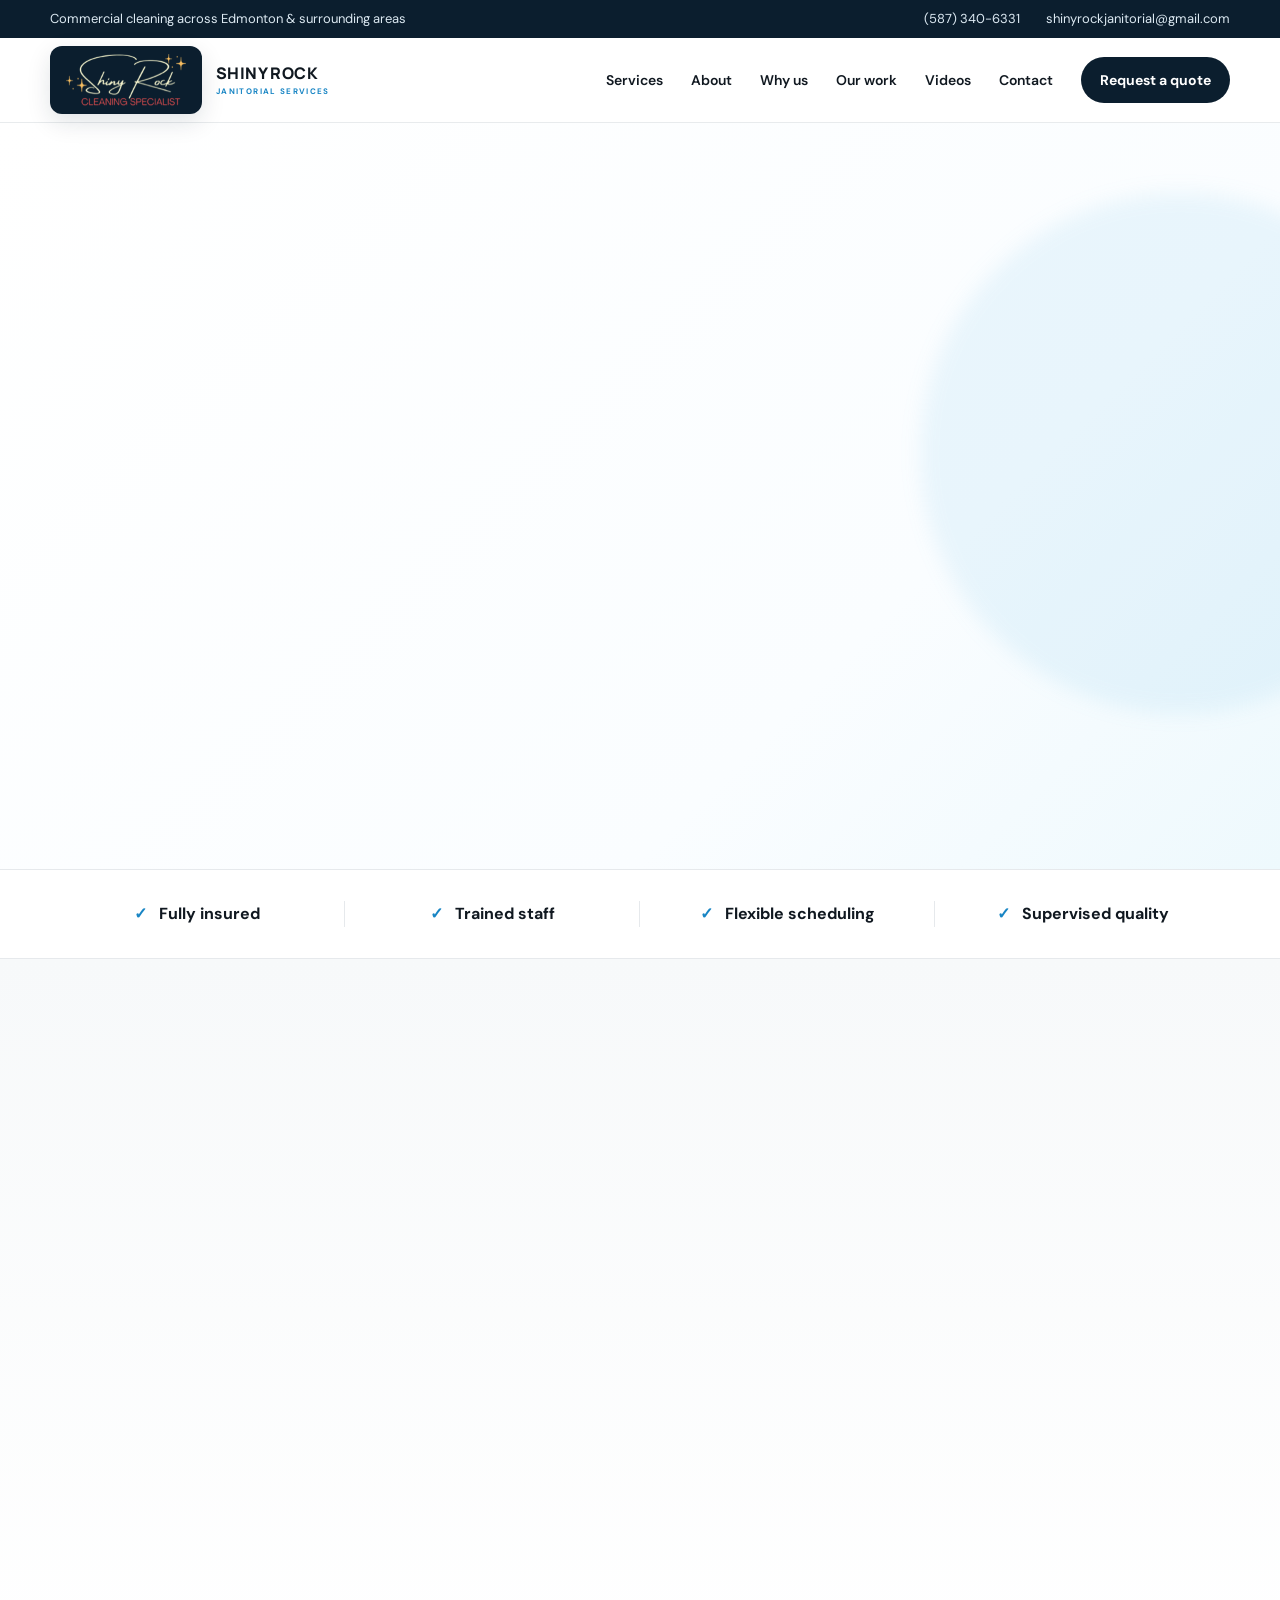
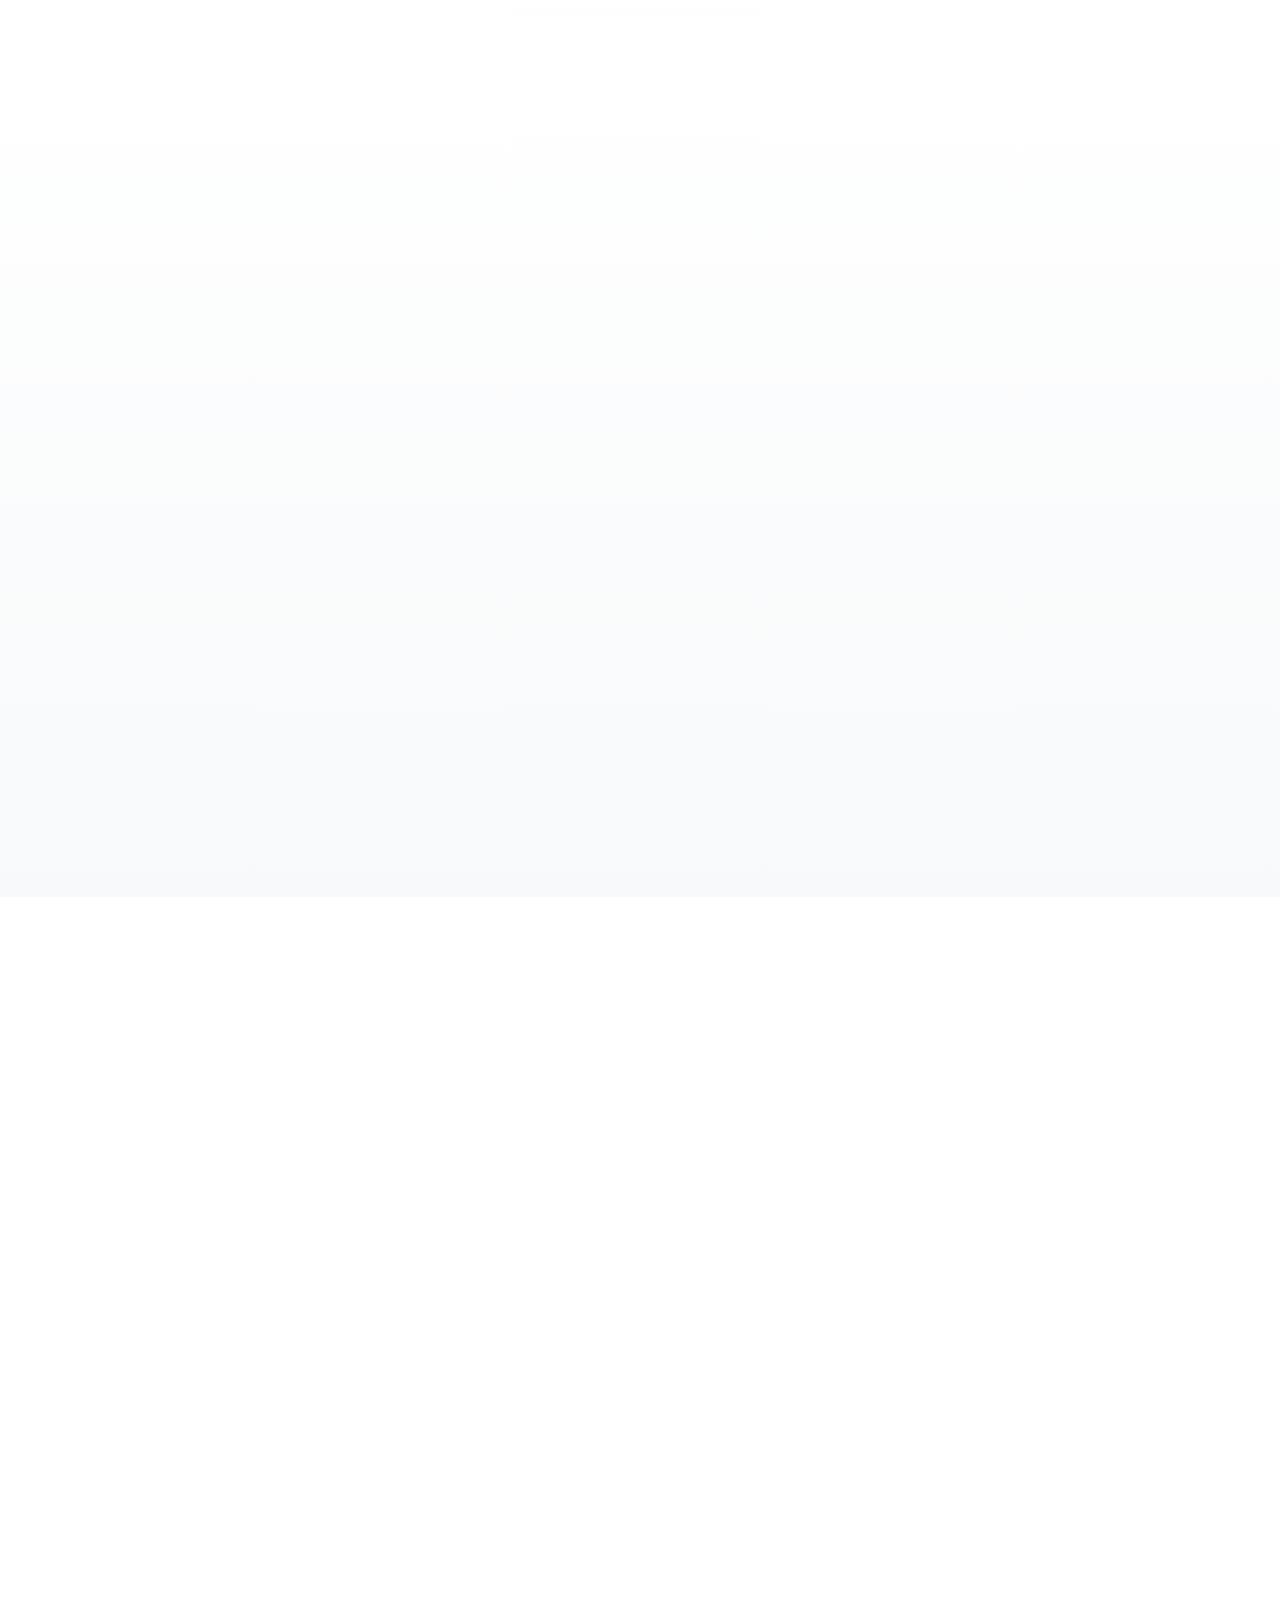
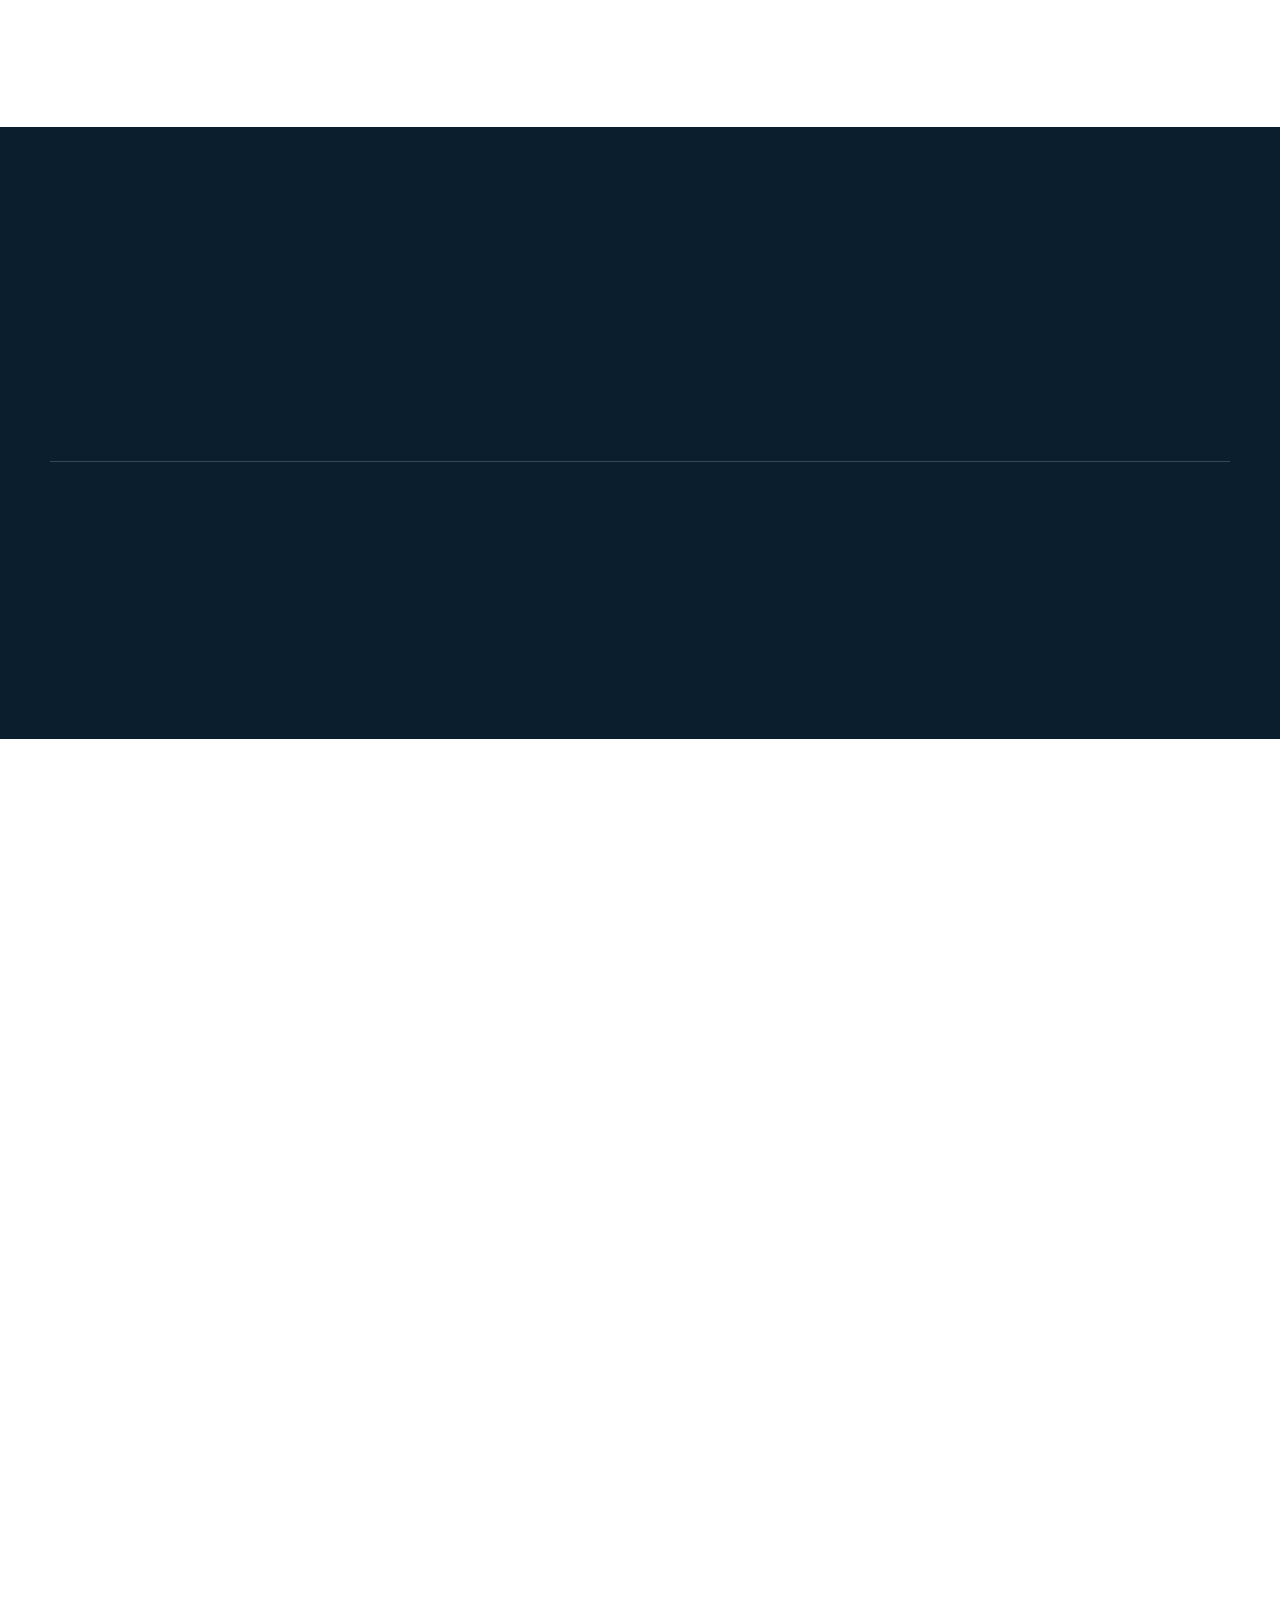
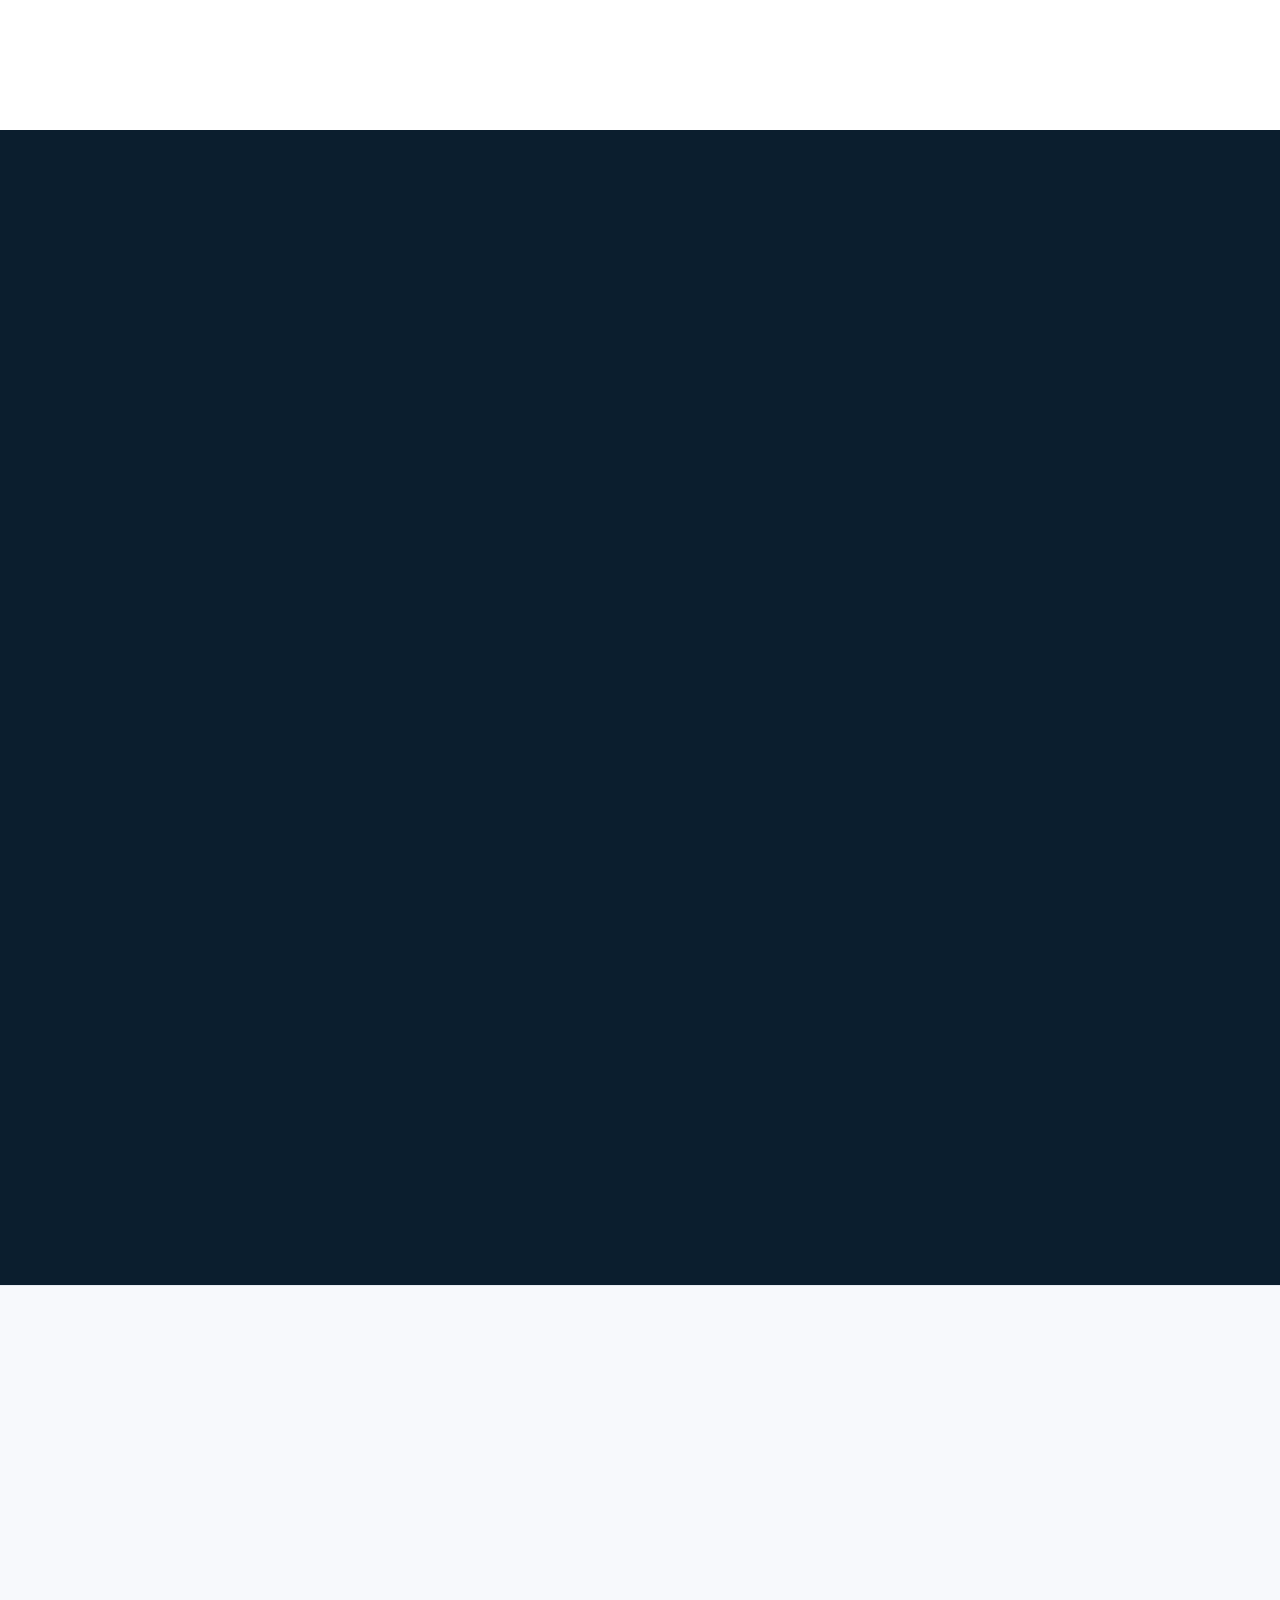
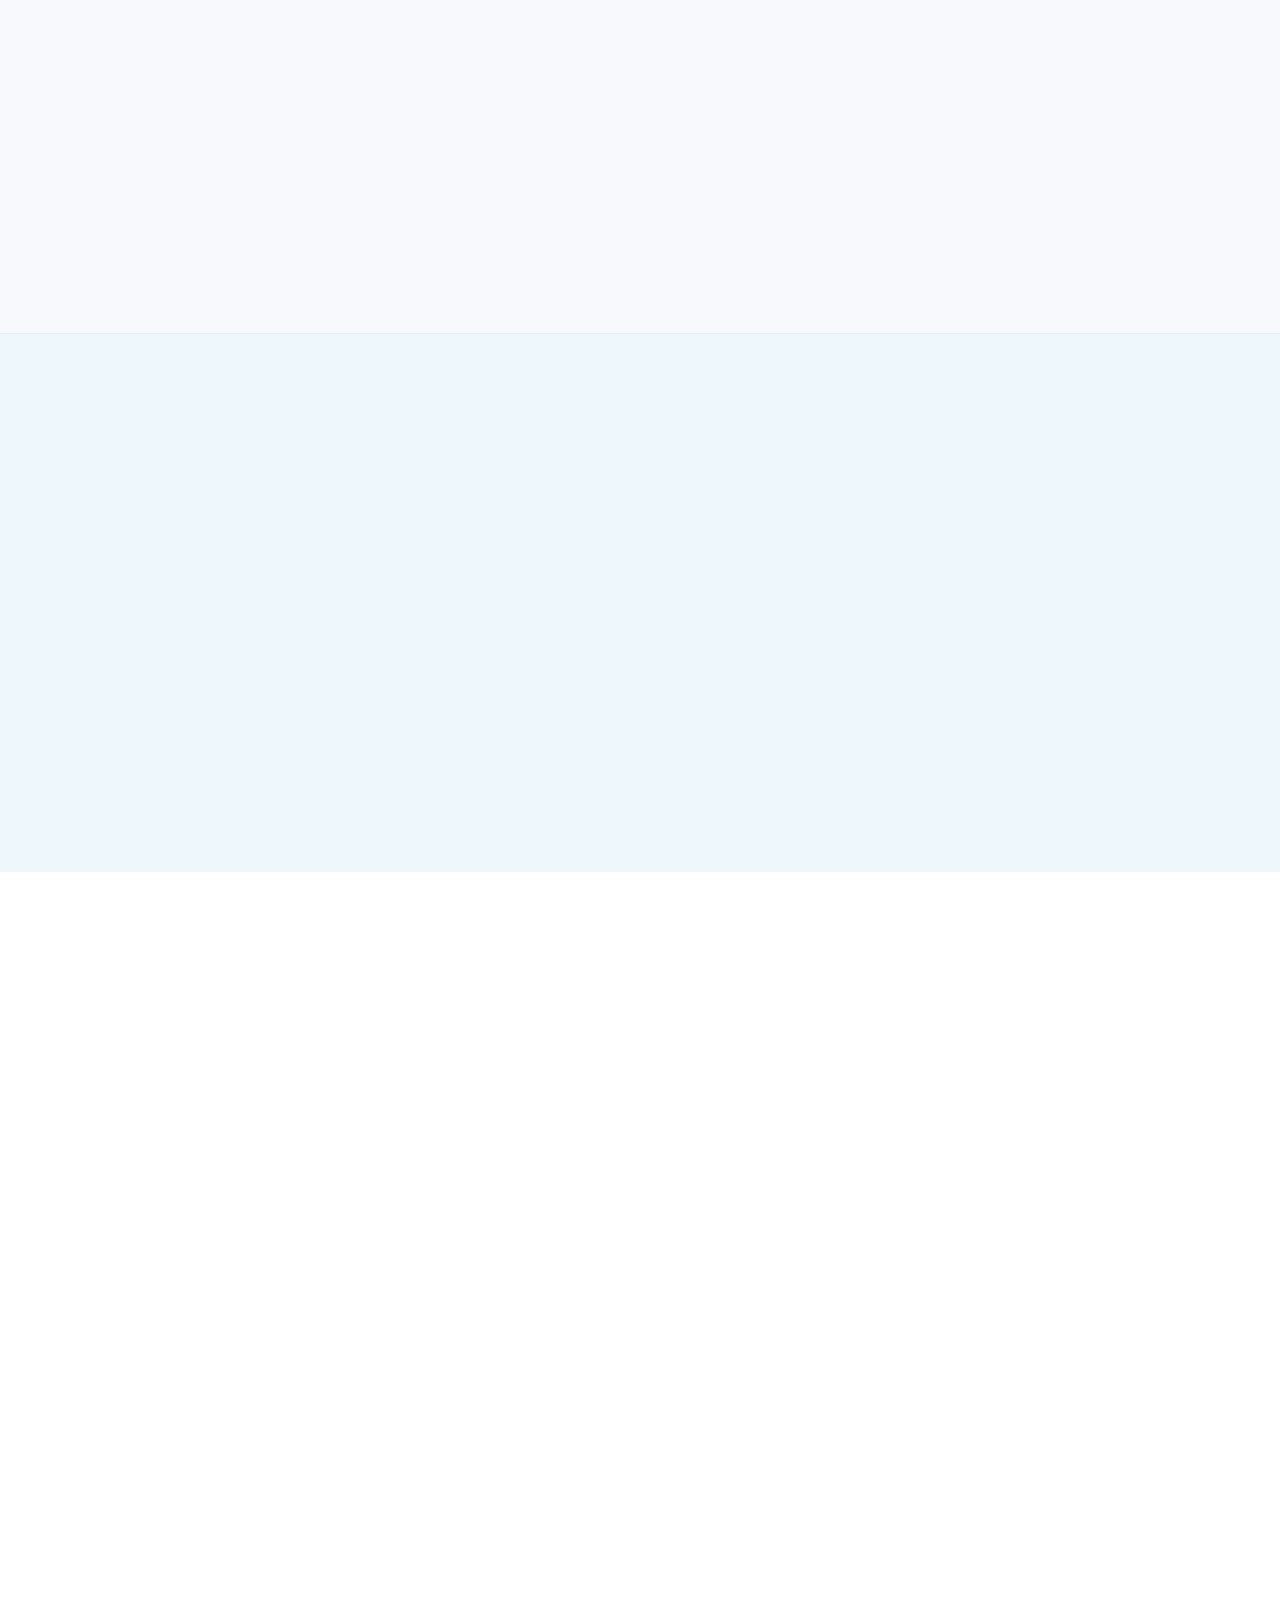
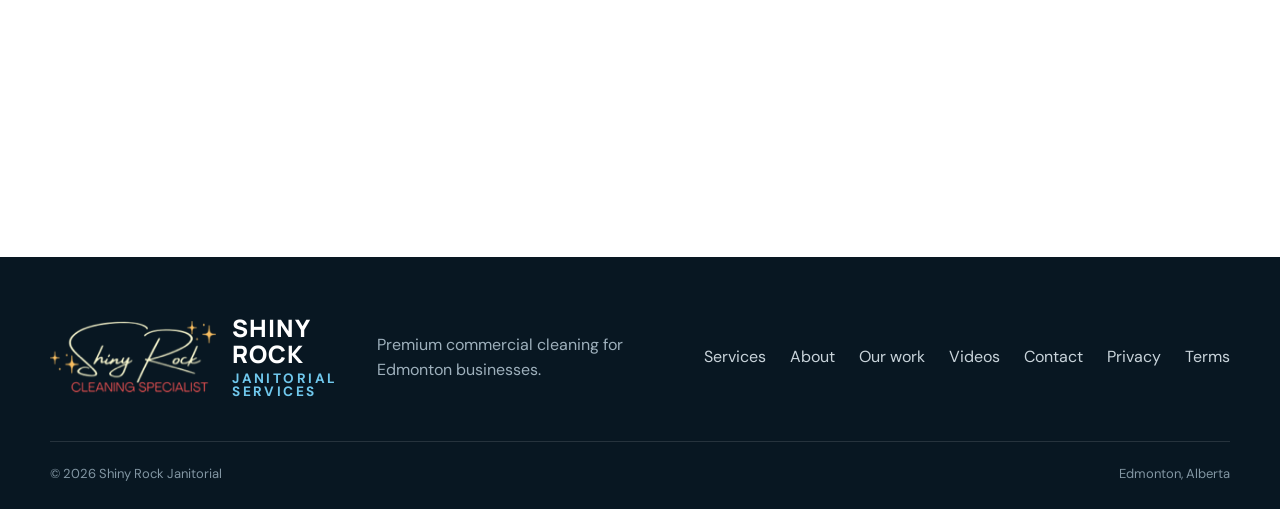
==== index.html @ 7f5f385d "Add files via upload" ====
<!DOCTYPE html>

<html lang="en">
<head>
<meta charset="utf-8"/>
<meta content="width=device-width, initial-scale=1" name="viewport"/>
<meta content="#ffffff" name="theme-color"/>
<meta content="Shiny Rock Janitorial provides premium commercial cleaning services in Edmonton." name="description"/>
<title>Shiny Rock Janitorial</title>
<link href="assets/images/favicon.ico" rel="icon" sizes="any"/>
<link href="assets/images/favicon-512.png" rel="icon" type="image/png"/>
<link href="assets/images/apple-touch-icon.png" rel="apple-touch-icon"/>
<style id="nav-safety">
/* Fail-safe: mobile drawer can never leak onto desktop even if an old stylesheet is cached. */
#mobileDrawer[hidden]{display:none!important}
@media (min-width:901px){#mobileDrawer,.mobile-drawer-trigger{display:none!important}}
</style>
<link href="assets/css/style-v14-20260815.css" rel="stylesheet"/>
</head>
<body>
<div class="announcement">
<div class="shell announcement__inner">
<span>Commercial cleaning across Edmonton &amp; surrounding areas</span>
<div><a href="tel:+15873406331">(587) 340-6331</a><a href="mailto:shinyrockjanitorial@gmail.com">shinyrockjanitorial@gmail.com</a></div>
</div>
</div>
<header class="site-header" id="top">
<div class="shell nav">
<a aria-label="Shiny Rock Janitorial home" class="brand brand--original" href="index.html">
<span class="brand__logo-wrap"><img alt="Shiny Rock Cleaning Specialist" src="assets/images/shiny-rock-original-logo.png"/></span>
<span class="brand__company"><b>SHINY ROCK</b><small>JANITORIAL SERVICES</small></span>
</a>
<nav aria-label="Primary navigation" class="nav__links desktop-only-nav">
<a href="#services">Services</a><a href="#about">About</a><a href="#standards">Why us</a><a href="#work">Our work</a><a href="#videos">Videos</a><a href="#contact">Contact</a>
<a class="button button--dark button--small" href="#contact">Request a quote</a>
</nav>
<button aria-expanded="false" aria-controls="mobileDrawer" aria-label="Open navigation" class="menu mobile-drawer-trigger" type="button"><span></span><span></span><span></span></button>
<nav aria-label="Mobile navigation" class="mobile-drawer" id="mobileDrawer" hidden>
  <div class="mobile-drawer__top">
    <span class="mobile-drawer__logo"><img alt="Shiny Rock Cleaning Specialist" src="assets/images/shiny-rock-original-logo.png"/></span>
    <button aria-label="Close navigation" class="mobile-drawer__close" type="button">×</button>
  </div>
  <a href="#services"><span class="mobile-drawer__icon" aria-hidden="true"><svg viewBox="0 0 24 24"><path d="M12 3l1.7 5.3L19 10l-5.3 1.7L12 17l-1.7-5.3L5 10l5.3-1.7L12 3z"></path><path d="M5 16l.8 2.2L8 19l-2.2.8L5 22l-.8-2.2L2 19l2.2-.8L5 16z"></path></svg></span><span>Services</span><span class="mobile-drawer__arrow" aria-hidden="true">›</span></a>
  <a href="#about"><span class="mobile-drawer__icon" aria-hidden="true"><svg viewBox="0 0 24 24"><path d="M16 21v-2a4 4 0 0 0-4-4H7a4 4 0 0 0-4 4v2"></path><circle cx="9.5" cy="7" r="3"></circle><path d="M20 21v-2a4 4 0 0 0-3-3.87"></path><path d="M16.5 4.13a3 3 0 0 1 0 5.75"></path></svg></span><span>About</span><span class="mobile-drawer__arrow" aria-hidden="true">›</span></a>
  <a href="#standards"><span class="mobile-drawer__icon" aria-hidden="true"><svg viewBox="0 0 24 24"><path d="M12 22s8-4 8-10V5l-8-3-8 3v7c0 6 8 10 8 10z"></path><path d="M12 8v8M8 12h8"></path></svg></span><span>Why us</span><span class="mobile-drawer__arrow" aria-hidden="true">›</span></a>
  <a href="#work"><span class="mobile-drawer__icon" aria-hidden="true"><svg viewBox="0 0 24 24"><rect x="2" y="7" width="20" height="14" rx="2"></rect><path d="M16 21V5a2 2 0 0 0-2-2H10a2 2 0 0 0-2 2v16"></path></svg></span><span>Our work</span><span class="mobile-drawer__arrow" aria-hidden="true">›</span></a>
  <a href="#videos"><span class="mobile-drawer__icon" aria-hidden="true"><svg viewBox="0 0 24 24"><rect x="3" y="5" width="18" height="14" rx="2"></rect><path d="M10 9l5 3-5 3V9z"></path></svg></span><span>Videos</span><span class="mobile-drawer__arrow" aria-hidden="true">›</span></a>
  <a href="#contact"><span class="mobile-drawer__icon" aria-hidden="true"><svg viewBox="0 0 24 24"><path d="M22 16.92v3a2 2 0 0 1-2.18 2 19.8 19.8 0 0 1-8.63-3.07 19.5 19.5 0 0 1-6-6A19.8 19.8 0 0 1 2.12 4.18 2 2 0 0 1 4.11 2h3a2 2 0 0 1 2 1.72c.12.9.35 1.77.68 2.6a2 2 0 0 1-.45 2.11L8.09 9.91a16 16 0 0 0 6 6l1.48-1.25a2 2 0 0 1 2.11-.45c.83.33 1.7.56 2.6.68A2 2 0 0 1 22 16.92z"></path></svg></span><span>Contact</span><span class="mobile-drawer__arrow" aria-hidden="true">›</span></a>
</nav>
</div>
</header>
<main>
<section class="hero">
<div class="hero__glow"></div>
<div class="shell hero__grid">
<div class="hero__copy reveal">
<p class="kicker"><span></span> Trusted Edmonton cleaning professionals</p>
<h1>Clean spaces.<br/><em>Stronger impressions.</em></h1>
<p class="hero__lead">Dependable commercial cleaning for businesses that care about presentation, hygiene, and consistency.</p>
<div class="hero__actions"><a class="button button--blue" href="#contact">Get a free estimate <span>→</span></a><a class="text-link" href="#services">Explore services <span>↘</span></a></div>
<div class="hero__proof"><div><b>20+</b><span>Years of experience</span></div><div><b>24h</b><span>Quote response</span></div><div><b>100%</b><span>Quality focused</span></div></div>
</div>
<div class="hero__media reveal">
<div class="hero__image"><img alt="Freshly polished commercial grocery store floor" src="assets/images/store-floor.webp"/></div>
<div class="diamond-line diamond-line--one"></div><div class="diamond-line diamond-line--two"></div>
<div class="hero__badge"><span class="spark">✦</span><div><b>Visible results</b><small>After every service</small></div></div>
</div>
</div>
</section>
<section class="trust-strip">
<div class="shell trust-strip__grid"><div><span>✓</span> Fully insured</div><div><span>✓</span> Trained staff</div><div><span>✓</span> Flexible scheduling</div><div><span>✓</span> Supervised quality</div></div>
</section>
<section class="section section--soft services-showcase" id="services">
<div class="shell">
<div class="services-showcase__intro reveal">
<p class="services-eyebrow"><span></span> Our services <span></span></p>
<h2>Cleaning Services We Offer</h2>
</div>
<div class="cleaning-carousel reveal" data-cleaning-carousel="">
<button aria-label="Previous cleaning service" class="cleaning-nav cleaning-nav--prev" type="button">‹</button>
<div class="cleaning-cards">
<a aria-label="Get a free estimate for Spring Cleaning" class="cleaning-card" data-cleaning-slide="0" data-quote-service="Spring Cleaning" href="#contact">
<span aria-hidden="true" class="cleaning-card__icon">
<svg viewbox="0 0 64 64"><path d="M17 29h28l-3 23H20l-3-23Z"></path><path d="M22 29c0-8 4-13 10-13s10 5 10 13"></path><path d="M27 20c-2-4-1-8 3-10"></path><path d="M34 18c4-3 8-2 10 1"></path><circle cx="49" cy="14" r="2"></circle><circle cx="54" cy="22" r="1.5"></circle><path d="M43 42c5-5 9-5 13-2l-6 11-9-5 2-4Z"></path></svg>
</span>
<span class="cleaning-card__rule"></span>
<h3>Spring Cleaning</h3>
</a>
<a aria-label="Get a free estimate for Move-In or Move-Out Cleaning" class="cleaning-card" data-cleaning-slide="1" data-quote-service="Move-In / Move-Out Cleaning" href="#contact">
<span aria-hidden="true" class="cleaning-card__icon">
<svg viewbox="0 0 64 64"><path d="M18 12h28v40H18z"></path><path d="M25 19h14v33H25z"></path><circle cx="36" cy="36" r="1.5"></circle><path d="M47 43h8v9h-8z"></path><path d="M51 43v-8"></path><path d="M51 35c-5 0-7-4-6-8 4 0 7 2 8 5 1-4 4-6 8-6 1 5-2 9-8 9"></path></svg>
</span>
<span class="cleaning-card__rule"></span>
<h3>Move-In /<br/>Move-Out Cleaning</h3>
</a>
<a aria-label="Get a free estimate for Post-Construction Cleaning" class="cleaning-card" data-cleaning-slide="2" data-quote-service="Post-Construction Cleaning" href="#contact">
<span aria-hidden="true" class="cleaning-card__icon">
<svg viewbox="0 0 64 64"><path d="M18 27c1-10 7-16 14-16s13 6 14 16"></path><path d="M14 28h36"></path><path d="M24 27v-9M40 27v-9"></path><path d="M40 35 30 53"></path><path d="M43 36 55 43"></path><path d="M51 41 45 53"></path><path d="M29 49 18 44M26 54 16 50"></path></svg>
</span>
<span class="cleaning-card__rule"></span>
<h3>Post-Construction<br/>Cleaning</h3>
</a>
<a aria-label="Get a free estimate for Routine Janitorial Cleaning" class="cleaning-card" data-cleaning-slide="3" data-quote-service="Routine Janitorial Cleaning" href="#contact">
<span aria-hidden="true" class="cleaning-card__icon">
<svg viewbox="0 0 64 64"><path d="M15 27h27v22H15z"></path><path d="M19 27v-8h9v8M30 27V15h8v12"></path><path d="M42 32h7l-3 17h-4"></path><circle cx="21" cy="52" r="2"></circle><circle cx="39" cy="52" r="2"></circle><path d="M50 10v31M46 10h8M48 41h5l3 10H45l3-10Z"></path></svg>
</span>
<span class="cleaning-card__rule"></span>
<h3>Routine Janitorial<br/>Cleaning</h3>
</a>
</div>
<button aria-label="Next cleaning service" class="cleaning-nav cleaning-nav--next" type="button">›</button>
</div>
<div aria-label="Cleaning services" class="cleaning-dots"></div>
<div class="facilities-block reveal">
<div class="facilities-title">
<span class="facilities-title__line"></span>
<span aria-hidden="true" class="facilities-title__icon"><svg viewbox="0 0 48 48"><path d="M7 40h34M11 40V18h12v22M23 40V9h14v31M15 23h4M15 29h4M15 35h4M28 15h4M28 21h4M28 27h4M28 33h4"></path></svg></span>
<h3>Facilities &amp; Business Types We Serve</h3>
<span class="facilities-title__line"></span>
</div>
<div class="facility-carousel">
<button aria-label="Previous facility category" class="facility-nav facility-nav--prev" type="button">‹</button>
<div class="facility-grid">
<article class="facility-card" data-facility-slide="0" data-quote-service="Medical &amp; Health Facilities">
<div class="facility-card__head"><span aria-hidden="true" class="facility-card__icon"><svg viewbox="0 0 48 48"><circle cx="24" cy="24" r="17"></circle><path d="M21 14h6v7h7v6h-7v7h-6v-7h-7v-6h7z"></path></svg></span><h4>Medical &amp; Health Facilities</h4></div>
<div class="facility-card__rule"></div>
<ul class="facility-card__items"><li><a aria-label="Get a free estimate for Medical Clinics" class="facility-type-link" data-quote-service="Medical Clinics" href="#contact">Medical Clinics</a></li><li><a aria-label="Get a free estimate for Eye Care Offices" class="facility-type-link" data-quote-service="Eye Care Offices" href="#contact">Eye Care Offices</a></li><li><a aria-label="Get a free estimate for Pharmacies" class="facility-type-link" data-quote-service="Pharmacies" href="#contact">Pharmacies</a></li><li><a aria-label="Get a free estimate for Dental Offices" class="facility-type-link" data-quote-service="Dental Offices" href="#contact">Dental Offices</a></li><li><a aria-label="Get a free estimate for Chiropractic Clinics" class="facility-type-link" data-quote-service="Chiropractic Clinics" href="#contact">Chiropractic Clinics</a></li><li><a aria-label="Get a free estimate for Physiotherapy Centres" class="facility-type-link" data-quote-service="Physiotherapy Centres" href="#contact">Physiotherapy Centres</a></li></ul>

</article>
<article class="facility-card" data-facility-slide="1" data-quote-service="Retail &amp; Shops">
<div class="facility-card__head"><span aria-hidden="true" class="facility-card__icon"><svg viewbox="0 0 48 48"><path d="M12 17h24l-2 22H14l-2-22Z"></path><path d="M18 17c0-6 2-9 6-9s6 3 6 9"></path></svg></span><h4>Retail &amp; Shops</h4></div>
<div class="facility-card__rule"></div>
<ul class="facility-card__items"><li><a aria-label="Get a free estimate for Grocery Stores" class="facility-type-link" data-quote-service="Grocery Stores" href="#contact">Grocery Stores</a></li><li><a aria-label="Get a free estimate for Clothing Boutiques" class="facility-type-link" data-quote-service="Clothing Boutiques" href="#contact">Clothing Boutiques</a></li><li><a aria-label="Get a free estimate for Hardware Stores" class="facility-type-link" data-quote-service="Hardware Stores" href="#contact">Hardware Stores</a></li><li><a aria-label="Get a free estimate for Pet Shops" class="facility-type-link" data-quote-service="Pet Shops" href="#contact">Pet Shops</a></li><li><a aria-label="Get a free estimate for Electronics Stores" class="facility-type-link" data-quote-service="Electronics Stores" href="#contact">Electronics Stores</a></li><li><a aria-label="Get a free estimate for Department Stores" class="facility-type-link" data-quote-service="Department Stores" href="#contact">Department Stores</a></li></ul>

</article>
<article class="facility-card" data-facility-slide="2" data-quote-service="Beauty &amp; Wellness">
<div class="facility-card__head"><span aria-hidden="true" class="facility-card__icon"><svg viewbox="0 0 48 48"><path d="M24 39c-8-6-12-12-12-18 7 0 11 4 12 10 1-6 5-10 12-10 0 6-4 12-12 18Z"></path><path d="M24 31c-5-5-7-10-5-16 4 2 6 5 5 10 0-6 3-10 8-12 2 7-1 13-8 18Z"></path></svg></span><h4>Beauty &amp; Wellness</h4></div>
<div class="facility-card__rule"></div>
<ul class="facility-card__items"><li><a aria-label="Get a free estimate for Nail Salons" class="facility-type-link" data-quote-service="Nail Salons" href="#contact">Nail Salons</a></li><li><a aria-label="Get a free estimate for Hair Salons" class="facility-type-link" data-quote-service="Hair Salons" href="#contact">Hair Salons</a></li><li><a aria-label="Get a free estimate for Day Spas" class="facility-type-link" data-quote-service="Day Spas" href="#contact">Day Spas</a></li><li><a aria-label="Get a free estimate for Barber Shops" class="facility-type-link" data-quote-service="Barber Shops" href="#contact">Barber Shops</a></li><li><a aria-label="Get a free estimate for Gyms and Fitness Studios" class="facility-type-link" data-quote-service="Gyms and Fitness Studios" href="#contact">Gyms and Fitness Studios</a></li></ul>

</article>
<article class="facility-card" data-facility-slide="3" data-quote-service="Food &amp; Drink">
<div class="facility-card__head"><span aria-hidden="true" class="facility-card__icon"><svg viewbox="0 0 48 48"><path d="M8 33h32"></path><path d="M12 33c1-10 6-16 12-16s11 6 12 16"></path><path d="M24 17v-4"></path><circle cx="24" cy="11" r="2"></circle><path d="M36 17h5v16M36 21h5"></path></svg></span><h4>Food &amp; Drink</h4></div>
<div class="facility-card__rule"></div>
<ul class="facility-card__items"><li><a aria-label="Get a free estimate for Restaurants" class="facility-type-link" data-quote-service="Restaurants" href="#contact">Restaurants</a></li><li><a aria-label="Get a free estimate for Cafes and Coffee Shops" class="facility-type-link" data-quote-service="Cafes and Coffee Shops" href="#contact">Cafes and Coffee Shops</a></li><li><a aria-label="Get a free estimate for Bakeries" class="facility-type-link" data-quote-service="Bakeries" href="#contact">Bakeries</a></li><li><a aria-label="Get a free estimate for Bars and Pubs" class="facility-type-link" data-quote-service="Bars and Pubs" href="#contact">Bars and Pubs</a></li></ul>

</article>
<article class="facility-card" data-facility-slide="4" data-quote-service="Corporate &amp; Professional">
<div class="facility-card__head"><span aria-hidden="true" class="facility-card__icon"><svg viewbox="0 0 48 48"><rect height="23" rx="3" width="32" x="8" y="16"></rect><path d="M18 16v-5h12v5M8 25h32M20 24h8v4h-8z"></path></svg></span><h4>Corporate &amp; Professional</h4></div>
<div class="facility-card__rule"></div>
<ul class="facility-card__items"><li><a aria-label="Get a free estimate for Corporate Offices" class="facility-type-link" data-quote-service="Corporate Offices" href="#contact">Corporate Offices</a></li><li><a aria-label="Get a free estimate for Banks and Credit Unions" class="facility-type-link" data-quote-service="Banks and Credit Unions" href="#contact">Banks and Credit Unions</a></li><li><a aria-label="Get a free estimate for Law Firms" class="facility-type-link" data-quote-service="Law Firms" href="#contact">Law Firms</a></li><li><a aria-label="Get a free estimate for Co-working Spaces" class="facility-type-link" data-quote-service="Co-working Spaces" href="#contact">Co-working Spaces</a></li></ul>

</article>
<article class="facility-card" data-facility-slide="5" data-quote-service="Education &amp; Community">
<div class="facility-card__head"><span aria-hidden="true" class="facility-card__icon"><svg viewbox="0 0 48 48"><path d="m5 18 19-9 19 9-19 9-19-9Z"></path><path d="M13 22v10c7 5 15 5 22 0V22M40 20v12"></path><circle cx="40" cy="35" r="2"></circle></svg></span><h4>Education &amp; Community</h4></div>
<div class="facility-card__rule"></div>
<ul class="facility-card__items"><li><a aria-label="Get a free estimate for Daycares and Preschools" class="facility-type-link" data-quote-service="Daycares and Preschools" href="#contact">Daycares and Preschools</a></li><li><a aria-label="Get a free estimate for Schools and Tutoring Centres" class="facility-type-link" data-quote-service="Schools and Tutoring Centres" href="#contact">Schools and Tutoring Centres</a></li><li><a aria-label="Get a free estimate for Community Centres" class="facility-type-link" data-quote-service="Community Centres" href="#contact">Community Centres</a></li><li><a aria-label="Get a free estimate for Churches and Places of Worship" class="facility-type-link" data-quote-service="Churches and Places of Worship" href="#contact">Churches and Places of Worship</a></li></ul>

</article>
<article class="facility-card" data-facility-slide="6" data-quote-service="Entertainment &amp; Leisure">
<div class="facility-card__head"><span aria-hidden="true" class="facility-card__icon"><svg viewbox="0 0 48 48"><path d="M10 10h28v28H10z"></path><path d="M10 18c4 0 6 3 7 7 1-4 3-7 7-7s6 3 7 7c1-4 3-7 7-7M10 34c4 0 6-3 7-7 1 4 3 7 7 7s6-3 7-7c1 4 3 7 7 7"></path><path d="m24 19 2 4 4 .5-3 3 .8 4.5-3.8-2-3.8 2 .8-4.5-3-3 4-.5 2-4Z"></path></svg></span><h4>Entertainment &amp; Leisure</h4></div>
<div class="facility-card__rule"></div>
<ul class="facility-card__items"><li><a aria-label="Get a free estimate for Movie Theatres" class="facility-type-link" data-quote-service="Movie Theatres" href="#contact">Movie Theatres</a></li><li><a aria-label="Get a free estimate for Bowling Alleys" class="facility-type-link" data-quote-service="Bowling Alleys" href="#contact">Bowling Alleys</a></li><li><a aria-label="Get a free estimate for Hotels and Motels" class="facility-type-link" data-quote-service="Hotels and Motels" href="#contact">Hotels and Motels</a></li></ul>

</article>
</div>
<button aria-label="Next facility category" class="facility-nav facility-nav--next" type="button">›</button>
</div>
<div aria-label="Facility categories" class="facility-dots"></div>
<p class="facility-mobile-hint">Tap Next to browse facility categories.</p>
<div class="facilities-desktop-cta"><a class="button button--blue" href="#contact">Get a free estimate</a></div>
</div>
</div>
</section>
<section class="section" id="about">
<div class="shell split">
<div class="split__media reveal"><img alt="Clean grocery aisle after professional janitorial service" src="assets/images/grocery-aisle.webp"/><div class="split__caption"><b>Detailed work.</b><span>Clean from entrance to back room.</span></div></div>
<div class="split__copy reveal"><p class="kicker"><span></span> About Shiny Rock</p><h2>A cleaning partner,<br/>not just a contractor.</h2><p>We provide dependable janitorial and maintenance services for businesses across Edmonton. Our approach is simple: trained people, clear standards, reliable communication, and visible results.</p><p>Every program is customized to your traffic, facility type, operating hours, and priorities—without unnecessary extras.</p><ul class="checks"><li>Dedicated cleaning plan</li><li>Regular quality supervision</li><li>Safe, professional products</li><li>Responsive local support</li></ul><a class="button button--dark" href="#contact">Talk to our team <span>→</span></a></div>
</div>
</section>
<section class="section standards" id="standards">
<div class="shell">
<div class="standards__top reveal"><p class="kicker kicker--light"><span></span> Our standard</p><h2>Professionalism you can see<br/>in every detail.</h2></div>
<div class="standards__grid"><article class="reveal"><h3>Reliable arrival</h3><p>Service scheduled around your operation and delivered consistently.</p></article><article class="reveal"><h3>Trained teams</h3><p>Professional staff supported by clear procedures and supervision.</p></article><article class="reveal"><h3>Visible quality</h3><p>Detailed checklists keep important areas clean and presentation-ready.</p></article><article class="reveal"><h3>Fast communication</h3><p>Quick support when priorities, schedules, or service needs change.</p></article></div>
</div>
</section>
<section class="section" id="work">
<div class="shell">
<div class="section-heading reveal"><div><p class="kicker"><span></span> Selected work</p><h2>Real spaces.<br/>Real results.</h2></div><p>Clean, polished environments that help businesses look cared for, professional, and ready for customers.</p></div>
<div class="work-grid"><figure class="work-card work-card--large reveal"><img alt="Polished retail floor" src="assets/images/store-floor.webp"/><figcaption><span>Retail floor care</span><b>High-gloss finish</b></figcaption></figure><figure class="work-card reveal"><img alt="Clean white commercial kitchen" src="assets/images/white-kitchen.webp"/><figcaption><span>Commercial cleaning</span><b>Detailed finish</b></figcaption></figure><figure class="work-card reveal"><img alt="Clean supermarket aisle" src="assets/images/grocery-aisle.webp"/><figcaption><span>Grocery &amp; retail</span><b>Customer-ready spaces</b></figcaption></figure></div>
</div>
</section>
<section class="section videos-section" id="videos">
<div class="shell">
<div class="section-heading reveal">
<div><p class="kicker"><span></span> Videos</p><h2>See our team<br/>in action.</h2></div>
<p>Real footage from Shiny Rock projects.</p>
</div>
<div class="videos-grid">
<article class="video-card video-card--wide reveal">
<div class="video-frame"><video controls="" playsinline="" preload="metadata"><source src="assets/videos/shiny-rock-project-1.mp4" type="video/mp4"/>Your browser does not support video playback.</video></div>
<div class="video-card__copy"><span>Featured project</span><h3>Professional commercial cleaning</h3></div>
</article>
<article class="video-card reveal">
<div class="video-frame"><video controls="" playsinline="" preload="metadata"><source src="assets/videos/shiny-rock-project-2.mp4" type="video/mp4"/>Your browser does not support video playback.</video></div>
<div class="video-card__copy"><span>Project montage</span><h3>Detailed cleaning results</h3></div>
</article>
<article class="video-card video-card--portrait reveal">
<div class="video-frame"><video controls="" playsinline="" preload="metadata"><source src="assets/videos/shiny-rock-project-3.mp4" type="video/mp4"/>Your browser does not support video playback.</video></div>
<div class="video-card__copy"><span>Mobile showcase</span><h3>Behind the scenes</h3></div>
</article>
</div>
</div>
</section>
<section class="section partners" id="clients">
<div class="shell">
<div class="partners__heading reveal">
<p class="kicker"><span></span> Trusted partnerships</p>
<h2>Companies we are proud to serve.</h2>
<p>Shiny Rock Janitorial supports businesses and institutions that expect reliable service, consistent quality, and professional care.</p>
</div>
<div aria-label="Companies Shiny Rock Janitorial serves" class="logo-marquee reveal">
<div class="logo-marquee__track">
<div class="partner-logo"><img alt="OJ's Halal Meat" src="assets/images/partner-ojs.png"/></div>
<div class="partner-logo"><img alt="Elsafadi Mediterranean and Middle Eastern Market" src="assets/images/partner-elsafadi-market.png"/></div>
<div class="partner-logo"><img alt="Elsafadi Pharmacy" src="assets/images/partner-elsafadi-pharmacy.png"/></div>
<div class="partner-logo partner-logo--dark"><img alt="House of Commons Canada" src="assets/images/partner-house-of-commons.png"/></div>
<div class="partner-logo"><img alt="Alhuda Pita Bakery" src="assets/images/partner-alhuda.png"/></div>
<div aria-hidden="true" class="partner-logo"><img alt="" src="assets/images/partner-ojs.png"/></div>
<div aria-hidden="true" class="partner-logo"><img alt="" src="assets/images/partner-elsafadi-market.png"/></div>
<div aria-hidden="true" class="partner-logo"><img alt="" src="assets/images/partner-elsafadi-pharmacy.png"/></div>
<div aria-hidden="true" class="partner-logo partner-logo--dark"><img alt="" src="assets/images/partner-house-of-commons.png"/></div>
<div aria-hidden="true" class="partner-logo"><img alt="" src="assets/images/partner-alhuda.png"/></div>
</div>
</div>
</div>
</section>
<section class="testimonial">
<div class="shell testimonial__inner reveal"><span class="quote">“</span><blockquote>They are reliable, professional, and detail-oriented. The quality stays consistent, and they always deliver exactly what they promise.</blockquote><div class="testimonial__client"><div class="testimonial__logo"><img alt="ELSAFADI Bros Supermarket logo" src="assets/images/partner-elsafadi-market.png"/></div><div class="testimonial__person"><b>Waled Elsafadi</b><span>ELSAFADI Bros Supermarket</span></div></div></div>
</section>
<section class="section contact" id="contact">
<div class="shell contact__grid">
<div class="contact__copy reveal"><p class="kicker"><span></span> Free estimate</p><h2>Let’s make your space<br/>look its best.</h2><p>Tell us about your facility and preferred schedule. We’ll follow up with a customized cleaning plan and no-obligation quote.</p><div class="contact__details"><a href="tel:+15873406331"><span>Call</span><b>(587) 340-6331</b></a><a href="mailto:shinyrockjanitorial@gmail.com"><span>Email</span><b>shinyrockjanitorial@gmail.com</b></a></div></div>
<form action="/api/quote" class="quote-form reveal" id="quoteForm" method="post"><input aria-hidden="true" autocomplete="off" class="hp-field" name="website" tabindex="-1" type="text"/><input id="formStartedAt" name="form_started_at" type="hidden" value=""/><div class="field-row"><label>Full name<input name="name" placeholder="Your name" required=""/></label><label>Company<input name="company" placeholder="Business name"/></label></div><div class="field-row"><label>Email<input name="email" placeholder="name@company.ca" required="" type="email"/></label><label>Phone<input name="phone" placeholder="(780) 000-0000" required="" type="tel"/></label></div><label>Service needed<select name="service" required=""><option value="">Choose a service</option><option value="Spring Cleaning">Spring Cleaning</option><option value="Move-In / Move-Out Cleaning">Move-In / Move-Out Cleaning</option><option value="Post-Construction Cleaning">Post-Construction Cleaning</option><option value="Routine Janitorial Cleaning">Routine Janitorial Cleaning</option><option value="Medical Clinics">Medical Clinics</option><option value="Eye Care Offices">Eye Care Offices</option><option value="Pharmacies">Pharmacies</option><option value="Dental Offices">Dental Offices</option><option value="Chiropractic Clinics">Chiropractic Clinics</option><option value="Physiotherapy Centres">Physiotherapy Centres</option><option value="Grocery Stores">Grocery Stores</option><option value="Clothing Boutiques">Clothing Boutiques</option><option value="Hardware Stores">Hardware Stores</option><option value="Pet Shops">Pet Shops</option><option value="Electronics Stores">Electronics Stores</option><option value="Department Stores">Department Stores</option><option value="Nail Salons">Nail Salons</option><option value="Hair Salons">Hair Salons</option><option value="Day Spas">Day Spas</option><option value="Barber Shops">Barber Shops</option><option value="Gyms and Fitness Studios">Gyms and Fitness Studios</option><option value="Restaurants">Restaurants</option><option value="Cafes and Coffee Shops">Cafes and Coffee Shops</option><option value="Bakeries">Bakeries</option><option value="Bars and Pubs">Bars and Pubs</option><option value="Corporate Offices">Corporate Offices</option><option value="Banks and Credit Unions">Banks and Credit Unions</option><option value="Law Firms">Law Firms</option><option value="Co-working Spaces">Co-working Spaces</option><option value="Daycares and Preschools">Daycares and Preschools</option><option value="Schools and Tutoring Centres">Schools and Tutoring Centres</option><option value="Community Centres">Community Centres</option><option value="Churches and Places of Worship">Churches and Places of Worship</option><option value="Movie Theatres">Movie Theatres</option><option value="Bowling Alleys">Bowling Alleys</option><option value="Hotels and Motels">Hotels and Motels</option></select></label><label>Tell us about your space<textarea name="message" placeholder="Facility size, location, schedule, and special requirements"></textarea></label><div class="turnstile-wrap"><div id="turnstileWidget" class="turnstile-widget" aria-label="Security verification"></div><p class="turnstile-note">Protected by Cloudflare Turnstile.</p></div><button class="button button--blue" type="submit">Request my free estimate <span>→</span></button><p class="form-privacy">By submitting this form, you agree that Shiny Rock Janitorial may use the information you provide to respond to your inquiry. Cloudflare and Resend help process and deliver the request, and information may be processed outside Canada. See our <a href="privacy.html">Privacy Policy</a>.</p><p class="form-status" role="status"></p></form>
</div>
</section>
</main>
<footer><div class="shell footer__grid"><a class="brand brand--footer brand--original" href="index.html"><span class="brand__logo-wrap"><img alt="Shiny Rock Cleaning Specialist" src="assets/images/shiny-rock-original-logo.png"/></span><span class="brand__company"><b>SHINY ROCK</b><small>JANITORIAL SERVICES</small></span></a><p>Premium commercial cleaning for Edmonton businesses.</p><div class="footer__links"><a href="#services">Services</a><a href="#about">About</a><a href="#work">Our work</a><a href="#videos">Videos</a><a href="#contact">Contact</a><a href="privacy.html">Privacy</a><a href="terms.html">Terms</a></div></div><div class="shell footer__bottom"><span>© 2026 Shiny Rock Janitorial</span><span>Edmonton, Alberta</span></div></footer>
<script defer src="https://challenges.cloudflare.com/turnstile/v0/api.js?render=explicit"></script>
<script src="assets/js/app-v14-20260815.js"></script>
</body>
</html>
---- assets/css/style-v14-20260815.css ----
@import url('https://fonts.googleapis.com/css2?family=DM+Sans:wght@400;500;600;700&family=Manrope:wght@500;600;700;800&display=swap');
:root{--ink:#101820;--muted:#68737d;--line:#e6e9ec;--soft:#f5f7f8;--blue:#1885c4;--blue2:#4fb4df;--navy:#0b1e2e;--white:#fff;--radius:24px;--shadow:0 24px 70px rgba(16,35,50,.12)}*{box-sizing:border-box}html{scroll-behavior:smooth}body{margin:0;color:var(--ink);font-family:'DM Sans',Arial,sans-serif;background:#fff;line-height:1.6}a{color:inherit;text-decoration:none}img{display:block;width:100%}button,input,select,textarea{font:inherit}.shell{width:min(1180px,calc(100% - 40px));margin:auto}.announcement{background:var(--navy);color:#dce9f2;font-size:13px}.announcement__inner{min-height:38px;display:flex;align-items:center;justify-content:space-between;gap:20px}.announcement__inner div{display:flex;gap:26px}.site-header{position:sticky;top:0;z-index:20;background:rgba(255,255,255,.94);backdrop-filter:blur(18px);border-bottom:1px solid rgba(230,233,236,.9)}.nav{height:84px;display:flex;align-items:center;justify-content:space-between}.brand{display:flex;align-items:center;gap:12px}.brand__mark{width:48px;color:var(--blue)}.brand__mark svg{fill:none;stroke:currentColor;stroke-width:2}.brand b{display:block;font:800 17px/1.1 'Manrope';letter-spacing:.02em}.brand small{display:block;color:var(--blue);font-size:9px;font-weight:700;letter-spacing:.18em;margin-top:5px}.nav__links{display:flex;align-items:center;gap:28px;font-size:14px;font-weight:600}.nav__links>a:not(.button):hover{color:var(--blue)}.menu{display:none;background:none;border:0;padding:8px}.menu span{display:block;width:24px;height:2px;background:var(--ink);margin:5px}.button{display:inline-flex;align-items:center;justify-content:center;gap:18px;border:0;border-radius:999px;padding:15px 23px;font-weight:700;transition:.25s;cursor:pointer}.button:hover{transform:translateY(-2px)}.button--small{padding:12px 19px}.button--dark{background:var(--navy);color:#fff}.button--blue{background:linear-gradient(135deg,var(--blue),#269dd2);color:#fff;box-shadow:0 12px 30px rgba(24,133,196,.24)}.hero{min-height:700px;position:relative;overflow:hidden;background:linear-gradient(135deg,#fff 0%,#fafdff 68%,#eef9fd 100%)}.hero__glow{position:absolute;width:520px;height:520px;border-radius:50%;right:-160px;top:70px;background:rgba(79,180,223,.10);filter:blur(10px)}.hero__grid{display:grid;grid-template-columns:1fr 1fr;gap:72px;align-items:center;padding:84px 0}.kicker{display:flex;align-items:center;gap:10px;text-transform:uppercase;letter-spacing:.12em;font-size:12px;font-weight:800;color:var(--blue);margin:0 0 22px}.kicker span{width:26px;height:1px;background:currentColor}.hero h1,.section h2,.standards h2,.contact h2{font-family:'Manrope';font-weight:800;letter-spacing:-.05em;line-height:1.02;margin:0}.hero h1{font-size:clamp(48px,6vw,78px)}.hero h1 em{font-style:normal;color:var(--blue)}.hero__lead{font-size:19px;color:var(--muted);max-width:560px;margin:26px 0 32px}.hero__actions{display:flex;align-items:center;gap:24px}.text-link{font-weight:700;border-bottom:1px solid var(--ink);padding-bottom:3px}.text-link span{margin-left:8px}.hero__proof{display:flex;gap:34px;margin-top:46px;padding-top:28px;border-top:1px solid var(--line)}.hero__proof div{display:grid}.hero__proof b{font:800 24px 'Manrope'}.hero__proof span{font-size:12px;color:var(--muted)}.hero__media{position:relative;min-height:530px}.hero__image{position:absolute;inset:0 0 0 30px;border-radius:160px 24px 24px 24px;overflow:hidden;box-shadow:var(--shadow)}.hero__image:after{content:"";position:absolute;inset:0;background:linear-gradient(180deg,transparent 60%,rgba(4,20,31,.18))}.hero__image img{height:100%;object-fit:cover}.diamond-line{position:absolute;width:180px;height:180px;border:1px solid rgba(24,133,196,.24);transform:rotate(45deg)}.diamond-line--one{right:-35px;top:-25px}.diamond-line--two{left:-10px;bottom:-35px;width:110px;height:110px}.hero__badge{position:absolute;left:-10px;bottom:36px;background:#fff;padding:18px 22px;border-radius:18px;display:flex;align-items:center;gap:13px;box-shadow:var(--shadow)}.hero__badge .spark{width:42px;height:42px;border-radius:50%;display:grid;place-items:center;background:#eaf7fc;color:var(--blue);font-size:20px}.hero__badge div{display:grid}.hero__badge small{color:var(--muted)}.trust-strip{border-top:1px solid var(--line);border-bottom:1px solid var(--line)}.trust-strip__grid{display:grid;grid-template-columns:repeat(4,1fr);min-height:88px;align-items:center}.trust-strip__grid div{text-align:center;font-weight:700;border-right:1px solid var(--line)}.trust-strip__grid div:last-child{border:0}.trust-strip span{color:var(--blue);margin-right:8px}.section{padding:110px 0}.section--soft{background:var(--soft)}.section-heading{display:grid;grid-template-columns:1fr .75fr;gap:70px;align-items:end;margin-bottom:54px}.section-heading h2,.split h2,.standards h2,.contact h2{font-size:clamp(38px,5vw,58px)}.section-heading>p{color:var(--muted);margin:0 0 6px}.services-grid{display:grid;grid-template-columns:repeat(4,1fr);gap:16px}.service{background:#fff;border:1px solid var(--line);border-radius:22px;padding:28px;min-height:320px;position:relative;transition:.25s}.service:hover{transform:translateY(-6px);box-shadow:0 20px 50px rgba(16,35,50,.08);border-color:#cfe8f3}.service__no{position:absolute;right:22px;top:20px;color:#b8c0c6;font-size:12px}.service__icon{width:48px;height:48px;border-radius:14px;background:#edf8fc;display:grid;place-items:center;color:var(--blue);font-size:22px;margin-bottom:34px}.service h3{font:750 20px 'Manrope';margin:0 0 12px}.service p{font-size:14px;color:var(--muted);margin:0 0 26px}.service a{font-size:13px;font-weight:700;color:var(--blue)}.split{display:grid;grid-template-columns:1fr 1fr;gap:90px;align-items:center}.split__media{position:relative}.split__media img{height:610px;object-fit:cover;border-radius:24px}.split__caption{position:absolute;right:-25px;bottom:34px;background:#fff;box-shadow:var(--shadow);padding:19px 23px;border-radius:15px;display:grid}.split__caption span{color:var(--muted);font-size:13px}.split__copy>p:not(.kicker){color:var(--muted);font-size:17px}.checks{display:grid;grid-template-columns:1fr 1fr;list-style:none;padding:0;margin:30px 0 34px;gap:14px}.checks li:before{content:'✓';color:var(--blue);font-weight:800;margin-right:9px}.standards{background:var(--navy);color:#fff;overflow:hidden}.kicker--light{color:#70c8ed}.standards__top{max-width:760px;margin-bottom:64px}.standards__grid{display:grid;grid-template-columns:repeat(4,1fr);border-top:1px solid rgba(255,255,255,.18)}.standards__grid article{padding:35px 30px 10px 0;border-right:1px solid rgba(255,255,255,.18);margin-right:30px}.standards__grid article:last-child{border:0;margin:0}.standards__grid b{color:#70c8ed;font-size:13px}.standards__grid h3{font:700 20px 'Manrope';margin:28px 0 10px}.standards__grid p{color:#afbdc7;font-size:14px}.work-grid{display:grid;grid-template-columns:1.25fr .75fr;grid-template-rows:270px 270px;gap:18px}.work-card{position:relative;margin:0;border-radius:22px;overflow:hidden}.work-card--large{grid-row:1/3}.work-card img{height:100%;object-fit:cover;transition:.5s}.work-card:hover img{transform:scale(1.03)}.work-card:after{content:"";position:absolute;inset:40% 0 0;background:linear-gradient(transparent,rgba(4,18,28,.78))}.work-card figcaption{position:absolute;z-index:2;left:25px;bottom:22px;color:#fff;display:grid}.work-card figcaption span{font-size:12px;opacity:.8;text-transform:uppercase;letter-spacing:.1em}.work-card figcaption b{font:700 21px 'Manrope'}.testimonial{padding:105px 0;background:#eef8fc}.testimonial__inner{text-align:center;max-width:900px}.quote{display:block;font:90px/1 Georgia;color:var(--blue);height:55px}.testimonial blockquote{font:650 clamp(24px,3vw,36px)/1.4 'Manrope';letter-spacing:-.025em;margin:20px 0 30px}.testimonial__inner div{display:grid}.testimonial__inner div span{color:var(--muted)}.contact{background:#fff}.contact__grid{display:grid;grid-template-columns:.8fr 1.2fr;gap:90px}.contact__copy>p:not(.kicker){color:var(--muted);font-size:17px;max-width:480px}.contact__details{display:grid;margin-top:42px;border-top:1px solid var(--line)}.contact__details a{display:grid;padding:18px 0;border-bottom:1px solid var(--line)}.contact__details span{font-size:12px;color:var(--muted);text-transform:uppercase;letter-spacing:.1em}.quote-form{background:var(--soft);border-radius:24px;padding:34px}.field-row{display:grid;grid-template-columns:1fr 1fr;gap:14px}.quote-form label{display:grid;gap:8px;font-size:13px;font-weight:700;margin-bottom:16px}.quote-form input,.quote-form select,.quote-form textarea{width:100%;border:1px solid #dfe4e7;border-radius:12px;padding:14px;background:#fff;outline:none}.quote-form input:focus,.quote-form select:focus,.quote-form textarea:focus{border-color:var(--blue);box-shadow:0 0 0 3px rgba(24,133,196,.1)}.quote-form textarea{min-height:118px;resize:vertical}.quote-form .button{width:100%}.form-status{margin:14px 0 0;text-align:center;color:var(--blue);font-weight:700}footer{background:#081722;color:#fff;padding:58px 0 24px}.brand--footer{color:#fff}.footer__grid{display:grid;grid-template-columns:1fr 1fr auto;gap:40px;align-items:center}.footer__grid>p{color:#9eb0bc}.footer__links{display:flex;gap:24px;color:#c9d4db}.footer__bottom{display:flex;justify-content:space-between;border-top:1px solid rgba(255,255,255,.12);padding-top:22px;margin-top:42px;color:#8296a3;font-size:13px}.reveal{opacity:0;transform:translateY(18px);transition:.7s ease}.reveal.visible{opacity:1;transform:none}@media(max-width:900px){.announcement__inner>span{display:none}.announcement__inner{justify-content:center}.nav{height:72px}.menu{display:block}.nav__links{display:none;position:absolute;top:72px;left:20px;right:20px;background:#fff;border:1px solid var(--line);box-shadow:var(--shadow);padding:22px;border-radius:18px;flex-direction:column;align-items:stretch}.nav__links.open{display:flex}.hero__grid,.split,.contact__grid{grid-template-columns:1fr}.hero__grid{gap:40px;padding:65px 0}.hero__media{min-height:500px}.section-heading{grid-template-columns:1fr;gap:20px}.services-grid{grid-template-columns:1fr 1fr}.standards__grid{grid-template-columns:1fr 1fr}.standards__grid article{border-bottom:1px solid rgba(255,255,255,.18)}.split__media img{height:500px}.footer__grid{grid-template-columns:1fr}.footer__links{flex-wrap:wrap}.work-grid{grid-template-columns:1fr;grid-template-rows:420px 280px 280px}.work-card--large{grid-row:auto}.trust-strip__grid{grid-template-columns:1fr 1fr}.trust-strip__grid div{padding:18px;border-bottom:1px solid var(--line)}}@media(max-width:600px){.shell{width:min(100% - 26px,1180px)}.announcement__inner div{gap:12px;font-size:11px}.brand__mark{width:40px}.brand b{font-size:14px}.hero{min-height:auto}.hero__grid{padding:48px 0}.hero h1{font-size:46px}.hero__lead{font-size:17px}.hero__actions{align-items:flex-start;flex-direction:column}.hero__proof{gap:18px}.hero__proof b{font-size:20px}.hero__media{min-height:400px}.hero__image{left:0;border-radius:100px 20px 20px 20px}.hero__badge{left:8px;bottom:18px}.section{padding:78px 0}.services-grid,.standards__grid,.checks,.field-row{grid-template-columns:1fr}.service{min-height:auto}.split{gap:50px}.split__media img{height:430px}.split__caption{right:8px}.standards__grid article{border-right:0;margin:0;padding-right:0}.work-grid{grid-template-rows:360px 260px 260px}.testimonial{padding:75px 0}.quote-form{padding:22px}.contact__grid{gap:46px}.footer__bottom{flex-direction:column;gap:8px}}

/* Partner logos */
.partners{background:#f7f9fc;border-top:1px solid #e7ecf3;border-bottom:1px solid #e7ecf3}
.partners__heading{max-width:760px;margin:0 auto 42px;text-align:center}
.partners__heading h2{margin:10px 0 14px;font-size:clamp(2rem,4vw,3.2rem);line-height:1.06;color:#10253d}
.partners__heading p:last-child{color:#667383;margin:0 auto;max-width:650px}
.partners__heading .kicker{justify-content:center}
.partners__grid{display:grid;grid-template-columns:repeat(5,minmax(0,1fr));gap:18px;align-items:stretch}
.partner-logo{min-height:150px;background:#fff;border:1px solid #e2e8f0;border-radius:20px;display:flex;align-items:center;justify-content:center;padding:24px;box-shadow:0 12px 30px rgba(16,37,61,.05);transition:transform .25s ease,box-shadow .25s ease}
.partner-logo:hover{transform:translateY(-5px);box-shadow:0 18px 38px rgba(16,37,61,.10)}
.partner-logo img{width:100%;height:88px;object-fit:contain}
.partner-logo--dark{background:#10253d}
@media(max-width:900px){.partners__grid{grid-template-columns:repeat(2,minmax(0,1fr))}.partner-logo:last-child{grid-column:1/-1}}
@media(max-width:540px){.partners__grid{grid-template-columns:1fr}.partner-logo:last-child{grid-column:auto}.partner-logo{min-height:132px}}

/* Original Shiny Rock brand */
.brand--original{gap:14px;min-width:255px}
.brand__logo-wrap{display:flex;align-items:center;justify-content:center;background:#0b1e2e;border-radius:12px;padding:8px 12px;box-shadow:0 8px 24px rgba(11,30,46,.12)}
.brand__logo-wrap img{width:128px;height:52px;object-fit:contain}
.brand__company{display:grid;line-height:1}
.brand__company b{font:800 16px/1.05 'Manrope',Arial,sans-serif;letter-spacing:.025em}
.brand__company small{font-size:8px;letter-spacing:.17em;margin-top:6px;color:var(--blue)}
.brand--footer .brand__logo-wrap{background:#fff}
.brand--footer .brand__company b{color:#fff}

/* Video showcase */
.videos-section{background:#0b1e2e;color:#fff;overflow:hidden}
.videos-section .section-heading h2{color:#fff}
.videos-section .section-heading>p{color:#afbdc7}
.videos-grid{display:grid;grid-template-columns:1.25fr .75fr;gap:20px;align-items:start}
.video-card{margin:0;background:#10283b;border:1px solid rgba(255,255,255,.12);border-radius:24px;overflow:hidden;box-shadow:0 22px 60px rgba(0,0,0,.22)}
.video-card--wide{grid-row:span 2}
.video-frame{background:#050b10;display:flex;align-items:center;justify-content:center;aspect-ratio:16/9;overflow:hidden}
.video-frame video{display:block;width:100%;height:100%;object-fit:contain;background:#050b10}
.video-card--portrait .video-frame{aspect-ratio:16/10}
.video-card--portrait video{object-fit:contain}
.video-card__copy{padding:20px 22px 24px}
.video-card__copy span{display:block;color:#70c8ed;font-size:11px;font-weight:800;text-transform:uppercase;letter-spacing:.12em;margin-bottom:5px}
.video-card__copy h3{font:700 20px/1.25 'Manrope',Arial,sans-serif;margin:0;color:#fff}
@media(max-width:900px){.brand__company{display:none}.brand--original{min-width:auto}.brand__logo-wrap img{width:120px}.videos-grid{grid-template-columns:1fr}.video-card--wide{grid-row:auto}.video-card--portrait .video-frame{aspect-ratio:9/12}}
@media(max-width:600px){.brand__logo-wrap{padding:6px 9px}.brand__logo-wrap img{width:105px;height:44px}.videos-section .section-heading{margin-bottom:34px}.video-card__copy{padding:16px 18px 19px}}

/* Refined service icons and testimonial attribution */
.service__no{display:none}
.service__icon{width:60px;height:60px;border-radius:18px;margin-bottom:28px;background:linear-gradient(145deg,#edf9fe,#e4f4fa);border:1px solid #d7edf6;box-shadow:inset 0 1px 0 rgba(255,255,255,.9)}
.service__icon svg{width:34px;height:34px;fill:none;stroke:var(--blue);stroke-width:1.8;stroke-linecap:round;stroke-linejoin:round}
.service a{display:inline-flex;align-items:center;gap:8px}
.service a span{transition:transform .2s ease}.service:hover a span{transform:translateX(4px)}
.testimonial__person b{font-size:16px;color:var(--navy)}
.testimonial__person span{font-size:14px;font-weight:600;color:#536775!important}

/* Keep the original full-colour logo equally visible in header and footer */
.brand--footer .brand__logo-wrap{background:#fff;padding:8px 12px}
.brand--footer .brand__logo-wrap img{filter:none;opacity:1}
.brand--footer .brand__company b{color:#fff}
.brand--footer .brand__company small{color:#70c8ed}

.brand--footer{display:flex;align-items:center;gap:16px}
.brand--footer .brand__logo-wrap{background:transparent!important;padding:0!important;box-shadow:none!important}
.brand--footer .brand__logo-wrap img{height:72px!important;width:auto!important;display:block}
.brand--footer .brand__company b{font-size:1.5rem;letter-spacing:.04em}
.brand--footer .brand__company small{font-size:.85rem;letter-spacing:.18em}


/* Expanded service catalogue and testimonial partner logo */
.services-grid--expanded{grid-template-columns:repeat(3,minmax(0,1fr));gap:18px}
.services-grid--expanded .service{min-height:345px;display:flex;flex-direction:column}
.services-grid--expanded .service p{flex:1}
.standards__grid article h3{margin-top:0}
.standards__grid article>b{display:none!important}
.testimonial__client{display:flex!important;align-items:center;justify-content:center;gap:20px;margin-top:8px}
.testimonial__logo{width:112px;height:72px;background:#fff;border:1px solid #dce8ee;border-radius:16px;padding:10px 14px;display:flex!important;align-items:center;justify-content:center;box-shadow:0 10px 25px rgba(16,35,50,.08)}
.testimonial__logo img{width:100%;height:100%;object-fit:contain}
.testimonial__person{display:grid!important;text-align:left}
@media(max-width:900px){.services-grid--expanded{grid-template-columns:repeat(2,minmax(0,1fr))}}
@media(max-width:600px){.services-grid--expanded{grid-template-columns:1fr}.testimonial__client{flex-direction:column;gap:12px}.testimonial__person{text-align:center}}


/* 2026 services carousel + partner marquee */
.service-carousel{position:relative}.service-categories{display:grid;grid-template-columns:repeat(4,minmax(0,1fr));gap:18px}.service-category{background:#fff;border:1px solid var(--line);border-radius:22px;padding:28px;min-height:390px;transition:transform .28s ease,box-shadow .28s ease,border-color .28s ease}.service-category:hover{transform:translateY(-7px);box-shadow:0 22px 55px rgba(16,35,50,.10);border-color:#bfe1ef}.service-category__eyebrow{font:800 12px 'Manrope';letter-spacing:.12em;color:var(--blue);margin-bottom:18px}.service-category h3{font:750 21px/1.2 'Manrope';margin:0 0 22px}.service-category__links{display:grid}.service-link{display:flex;align-items:center;justify-content:space-between;gap:12px;padding:12px 0;border-top:1px solid var(--line);font-size:14px;font-weight:650}.service-link small{color:var(--blue);opacity:0;transform:translateX(-5px);transition:.2s;white-space:nowrap}.service-link:hover small{opacity:1;transform:none}.service-nav,.service-dots,.mobile-service-hint{display:none}.logo-marquee{overflow:hidden;mask-image:linear-gradient(to right,transparent,#000 8%,#000 92%,transparent);-webkit-mask-image:linear-gradient(to right,transparent,#000 8%,#000 92%,transparent)}.logo-marquee__track{display:flex;width:max-content;gap:18px;animation:logoMarquee 24s linear infinite}.logo-marquee:hover .logo-marquee__track{animation-play-state:paused}.logo-marquee .partner-logo{width:210px;min-width:210px}.logo-marquee .partner-logo--dark{background:#10253d}@keyframes logoMarquee{to{transform:translateX(calc(-50% - 9px))}}.hp-field{position:absolute!important;left:-9999px!important;width:1px!important;height:1px!important;opacity:0!important}.form-status.error{color:#b42318}.form-status.success{color:#087a4b}
@media(max-width:900px) and (min-width:601px){.service-categories{grid-template-columns:repeat(2,minmax(0,1fr))}}
@media(max-width:600px){.service-carousel{padding:0 44px}.service-categories{display:block;overflow:hidden}.service-category{display:none;min-height:0;padding:24px}.service-category.is-active{display:block;animation:serviceIn .28s ease}.service-link small{opacity:1;transform:none}.service-nav{display:grid;place-items:center;position:absolute;top:50%;transform:translateY(-50%);z-index:3;width:36px;height:52px;border:1px solid var(--line);border-radius:14px;background:#fff;color:var(--navy);font-size:28px;box-shadow:0 8px 24px rgba(16,35,50,.08)}.service-nav--prev{left:0}.service-nav--next{right:0}.service-dots{display:flex;justify-content:center;gap:7px;margin-top:18px}.service-dots button{width:7px;height:7px;padding:0;border:0;border-radius:50%;background:#c9d2d8}.service-dots button.active{width:22px;border-radius:8px;background:var(--blue)}.mobile-service-hint{display:block;text-align:center;color:var(--muted);font-size:12px;margin:10px 0 0}.logo-marquee .partner-logo{width:170px;min-width:170px;min-height:118px}.logo-marquee .partner-logo img{height:72px}@keyframes serviceIn{from{opacity:.35;transform:translateX(12px)}to{opacity:1;transform:none}}}
@media(prefers-reduced-motion:reduce){.logo-marquee__track{animation:none}.service-category{transition:none}}


/* 2026-08-14 service and partner carousel refinements */
.core-services{margin:10px 0 44px;background:var(--navy);color:#fff;border-radius:24px;padding:30px;display:grid;grid-template-columns:minmax(220px,.8fr) 2fr;gap:28px;align-items:start;box-shadow:0 20px 50px rgba(16,35,50,.08)}
.core-services .kicker{color:#cfe9f4;margin-bottom:8px}.core-services .kicker span{background:#cfe9f4}.core-services__heading h3,.facility-services__heading h3{font:750 24px/1.2 'Manrope';margin:0}.core-services__links{display:grid;grid-template-columns:repeat(2,minmax(0,1fr));gap:10px}.core-services__links a{display:flex;align-items:center;justify-content:space-between;min-height:58px;padding:14px 17px;border:1px solid rgba(255,255,255,.16);border-radius:14px;background:rgba(255,255,255,.06);font-weight:700;transition:transform .22s ease,background .22s ease,border-color .22s ease}.core-services__links a::after{content:'→';opacity:.7}.core-services__links a:hover{transform:translateY(-3px);background:rgba(255,255,255,.11);border-color:rgba(255,255,255,.28)}
.facility-services{margin-top:6px}.facility-services__heading{display:flex;align-items:end;justify-content:space-between;gap:24px;margin:0 0 20px}.facility-services__heading .kicker{margin-bottom:6px}.service-category__eyebrow{display:none!important}.service-category{min-height:345px}.service-category h3{margin-top:0}.service-link{position:relative;padding-right:24px}.service-link::after{content:'→';position:absolute;right:0;color:var(--blue);opacity:0;transform:translateX(-5px);transition:opacity .2s ease,transform .2s ease}.service-link:hover::after{opacity:1;transform:none}.service-link small{display:none!important}
.logo-marquee{overflow:hidden;width:100%;padding:8px 0 12px;mask-image:linear-gradient(to right,transparent,#000 6%,#000 94%,transparent);-webkit-mask-image:linear-gradient(to right,transparent,#000 6%,#000 94%,transparent)}.logo-marquee__track{display:flex;align-items:stretch;gap:18px;width:max-content;will-change:transform;animation:logoMarquee 22s linear infinite}.logo-marquee:hover .logo-marquee__track{animation-play-state:paused}.logo-marquee .partner-logo{flex:0 0 210px;width:210px;min-width:210px}.partners__grid{display:none}.form-privacy{font-size:12px;line-height:1.55;color:var(--muted);margin:14px 0 0}.form-privacy a{text-decoration:underline;text-underline-offset:2px}
@keyframes logoMarquee{from{transform:translateX(0)}to{transform:translateX(calc(-50% - 9px))}}
@media(max-width:900px){.core-services{grid-template-columns:1fr}.core-services__links{grid-template-columns:repeat(2,minmax(0,1fr))}.service-categories{grid-template-columns:repeat(2,minmax(0,1fr))}.logo-marquee .partner-logo{flex-basis:190px;width:190px;min-width:190px}}
@media(max-width:600px){.core-services{margin-bottom:34px;padding:24px 20px;border-radius:20px}.core-services__links{grid-template-columns:1fr}.core-services__links a{min-height:54px}.facility-services__heading{display:block}.service-carousel{padding:0 44px}.service-category{min-height:0}.service-link::after{opacity:1;transform:none}.logo-marquee .partner-logo{flex-basis:165px;width:165px;min-width:165px}.logo-marquee__track{animation-duration:17s}}

/* 2026-08-14 services showcase — visual layout matched to approved concept, Shiny Rock theme */
.services-showcase{background:linear-gradient(180deg,#f7f9fa 0%,#fff 46%,#f7f9fa 100%);overflow:hidden}
.services-showcase__intro{text-align:center;margin:0 auto 42px}
.services-showcase__intro h2{font-size:clamp(38px,5vw,58px);color:var(--navy);letter-spacing:-.045em}
.services-eyebrow{display:flex;align-items:center;justify-content:center;gap:12px;margin:0 0 12px;text-transform:uppercase;letter-spacing:.16em;font-size:12px;font-weight:800;color:var(--blue)}
.services-eyebrow span{display:block;width:34px;height:1px;background:currentColor;opacity:.55}

.cleaning-carousel{position:relative}
.cleaning-cards{display:grid;grid-template-columns:repeat(4,minmax(0,1fr));gap:18px}
.cleaning-card{position:relative;min-height:300px;padding:34px 24px 31px;background:#fff;border:1px solid #e7ebee;border-radius:22px;box-shadow:0 12px 34px rgba(16,35,50,.055);display:flex;flex-direction:column;align-items:center;justify-content:center;text-align:center;overflow:hidden;transition:transform .25s ease,box-shadow .25s ease,border-color .25s ease}
.cleaning-card::after{content:"";position:absolute;left:20%;right:20%;bottom:0;height:3px;border-radius:3px 3px 0 0;background:linear-gradient(90deg,var(--blue),var(--blue2));transform:scaleX(.62);transition:transform .25s ease}
.cleaning-card:hover{transform:translateY(-7px);border-color:#cfe8f3;box-shadow:0 20px 48px rgba(16,35,50,.10)}
.cleaning-card:hover::after{transform:scaleX(1)}
.cleaning-card__icon{width:122px;height:122px;border-radius:50%;display:grid;place-items:center;margin:0 auto 14px;background:radial-gradient(circle at 50% 42%,#f7fcfe 0%,#edf8fc 70%,#e7f4f9 100%);color:var(--blue)}
.cleaning-card__icon svg{width:76px;height:76px;fill:none;stroke:currentColor;stroke-width:1.8;stroke-linecap:round;stroke-linejoin:round}
.cleaning-card__rule{width:28px;height:2px;background:#a8d9ec;border-radius:999px;margin:1px 0 14px}
.cleaning-card h3{font:750 20px/1.22 'Manrope',Arial,sans-serif;margin:0;color:var(--navy);letter-spacing:-.02em}
.cleaning-nav,.cleaning-dots{display:none}

.facilities-block{margin-top:64px;padding-top:30px;border-top:1px solid #e4e9ec}
.facilities-title{display:flex;align-items:center;justify-content:center;gap:15px;margin:0 auto 28px;color:var(--navy)}
.facilities-title__line{height:1px;width:min(140px,12vw);background:#bfd6df}
.facilities-title__icon{width:30px;height:30px;display:grid;place-items:center;color:var(--blue)}
.facilities-title__icon svg{width:30px;height:30px;fill:none;stroke:currentColor;stroke-width:1.8;stroke-linecap:round;stroke-linejoin:round}
.facilities-title h3{font:750 clamp(19px,2vw,24px)/1.2 'Manrope',Arial,sans-serif;margin:0;text-align:center;letter-spacing:-.025em}

.facility-carousel{position:relative}
.facility-grid{display:grid;grid-template-columns:repeat(4,minmax(0,1fr));gap:16px;align-items:stretch}
.facility-card{min-width:0;border:1px solid #e3e9ed;border-radius:20px;background:#fff;padding:23px 20px 20px;box-shadow:0 10px 30px rgba(16,35,50,.055);display:flex;flex-direction:column;color:var(--navy);transition:transform .24s ease,box-shadow .24s ease,border-color .24s ease}
.facility-card:hover{transform:translateY(-5px);border-color:#bfe0ed;box-shadow:0 18px 42px rgba(16,35,50,.095)}
.facility-card__head{display:flex;align-items:center;gap:12px;min-height:58px}
.facility-card__icon{flex:0 0 48px;width:48px;height:48px;display:grid;place-items:center;color:var(--blue);border-radius:14px;background:#f4fbfe}
.facility-card__icon svg{width:37px;height:37px;fill:none;stroke:currentColor;stroke-width:1.7;stroke-linecap:round;stroke-linejoin:round}
.facility-card h4{font:750 16px/1.25 'Manrope',Arial,sans-serif;margin:0;letter-spacing:-.02em}
.facility-card__rule{height:1px;background:#e6ebee;margin:16px 0 14px}
.facility-card__items{list-style:none;margin:0 0 20px;padding:0;display:grid;gap:9px;flex:1}
.facility-card__items li{position:relative;padding-left:19px;color:#405666;font-size:13px;line-height:1.35;font-weight:600}
.facility-card__items li::before{content:'✓';position:absolute;left:0;top:0;color:var(--blue);font-weight:900}
.facility-card__cta{display:none;width:100%;min-height:45px;padding:11px 14px;font-size:13px;justify-content:center;margin-top:auto}
.facilities-desktop-cta{display:flex;justify-content:center;margin-top:26px}.facilities-desktop-cta .button{min-width:220px;justify-content:center}
.facility-nav,.facility-dots,.facility-mobile-hint{display:none}

@media(max-width:1100px){
  .facility-grid{grid-template-columns:repeat(2,minmax(0,1fr))}
}

@media(max-width:600px){
  .services-showcase{padding-top:78px;padding-bottom:82px}
  .services-showcase__intro{margin-bottom:28px}
  .services-showcase__intro h2{font-size:36px;line-height:1.05}
  .services-eyebrow{font-size:11px;letter-spacing:.14em}

  .cleaning-carousel{padding:0 44px}
  .cleaning-cards{display:block;overflow:hidden}
  .cleaning-card{display:none;min-height:285px;padding:29px 20px 28px}
  .cleaning-card.is-active{display:flex;animation:serviceIn .28s ease}
  .cleaning-card__icon{width:118px;height:118px}
  .cleaning-card__icon svg{width:72px;height:72px}
  .cleaning-nav{display:grid;place-items:center;position:absolute;z-index:4;top:50%;transform:translateY(-50%);width:36px;height:54px;padding:0;border:1px solid #dfe6e9;border-radius:14px;background:#fff;color:var(--navy);font-size:28px;line-height:1;box-shadow:0 8px 22px rgba(16,35,50,.08)}
  .cleaning-nav--prev{left:0}.cleaning-nav--next{right:0}
  .cleaning-dots{display:flex;justify-content:center;gap:7px;margin-top:15px}
  .cleaning-dots button,.facility-dots button{width:7px;height:7px;padding:0;border:0;border-radius:50%;background:#c9d2d8;transition:.2s}
  .cleaning-dots button.active,.facility-dots button.active{width:22px;border-radius:8px;background:var(--blue)}

  .facilities-block{margin-top:48px;padding-top:25px}
  .facilities-title{gap:8px;margin-bottom:22px}
  .facilities-title__line{width:28px}
  .facilities-title__icon{width:26px;height:26px}.facilities-title__icon svg{width:26px;height:26px}
  .facilities-title h3{font-size:18px;max-width:250px}
  .facility-carousel{padding:0 44px}
  .facility-grid{display:block;overflow:hidden}
  .facility-card{display:none;min-height:440px;padding:24px 20px 21px;border-radius:20px}
  .facility-card.is-active{display:flex;animation:serviceIn .28s ease}
  .facility-card__head{display:block;text-align:center;min-height:0}
  .facility-card__icon{width:76px;height:76px;margin:0 auto 14px;border-radius:20px}
  .facility-card__icon svg{width:54px;height:54px}
  .facility-card h4{font-size:20px}
  .facility-card__rule{margin:17px 0}
  .facility-card__items{gap:11px;margin-bottom:22px}
  .facility-card__items li{font-size:14px;padding-left:21px}
  .facility-card__cta{display:flex;min-height:50px;font-size:14px}
  .facilities-desktop-cta{display:none}
  .facility-nav{display:grid;place-items:center;position:absolute;z-index:4;top:50%;transform:translateY(-50%);width:36px;height:54px;padding:0;border:1px solid #dfe6e9;border-radius:14px;background:#fff;color:var(--navy);font-size:28px;line-height:1;box-shadow:0 8px 22px rgba(16,35,50,.08)}
  .facility-nav--prev{left:0}.facility-nav--next{right:0}
  .facility-dots{display:flex;justify-content:center;gap:7px;margin-top:15px}
  .facility-mobile-hint{display:block;text-align:center;color:var(--muted);font-size:12px;margin:9px 0 0}
}

@media(prefers-reduced-motion:reduce){.cleaning-card,.facility-card{transition:none}}

/* Facility types link directly to the free-estimate form and preselect the exact facility. */
.facility-card__items li{padding-left:0}
.facility-card__items li::before{display:none}
.facility-type-link{position:relative;display:block;padding:8px 10px 8px 29px;margin:-4px -6px;border-radius:10px;color:#405666;text-decoration:none;font:inherit;transition:background-color .18s ease,color .18s ease,transform .18s ease}
.facility-type-link::before{content:'✓';position:absolute;left:9px;top:8px;color:var(--blue);font-weight:900}
.facility-type-link:hover,.facility-type-link:focus-visible{background:#f4fbfe;color:var(--navy);transform:translateX(2px);outline:none}
@media(max-width:760px){.facility-type-link{padding-top:10px;padding-bottom:10px}.facility-type-link::before{top:10px}}

/* Quote-form security verification */
.turnstile-wrap{margin:18px 0 20px;min-height:70px}
.turnstile-widget{min-height:65px}
.turnstile-note{margin:7px 0 0;color:var(--muted);font-size:11px;line-height:1.45}
.turnstile-error{margin:0;padding:12px 14px;border:1px solid #f0d7d7;border-radius:12px;background:#fff8f8;color:#8b3a3a;font-size:12px;line-height:1.45}
@media(max-width:600px){.turnstile-wrap{margin:16px 0 18px;overflow:hidden}}


/* ===== v14 isolated navigation: one desktop nav + one mobile drawer ===== */
.mobile-drawer{display:none}
@media (min-width:901px){
  .desktop-only-nav{display:flex!important}
  .mobile-drawer-trigger{display:none!important}
  #mobileDrawer{display:none!important;visibility:hidden!important;pointer-events:none!important}
}
@media (max-width:900px){
  .desktop-only-nav{display:none!important}
  .mobile-drawer-trigger{display:block!important;margin-left:auto!important}
  #mobileDrawer.mobile-drawer{
    position:fixed!important;
    z-index:80!important;
    top:12px!important;
    right:0!important;
    left:auto!important;
    width:min(76vw,330px)!important;
    height:auto!important;
    max-height:calc(100dvh - 24px)!important;
    overflow-y:auto!important;
    padding:16px 20px 14px!important;
    background:#fff!important;
    border:1px solid #e6e9ec!important;
    border-right:0!important;
    border-radius:24px 0 0 24px!important;
    box-shadow:-18px 0 48px rgba(16,35,50,.16)!important;
    flex-direction:column!important;
    align-items:stretch!important;
    gap:0!important;
  }
  #mobileDrawer.mobile-drawer.is-open{display:flex!important}
  .mobile-drawer__top{
    position:relative;
    display:flex;
    align-items:center;
    justify-content:center;
    min-height:72px;
    padding:0 38px 8px 0;
  }
  .mobile-drawer__logo{
    display:inline-flex;
    align-items:center;
    justify-content:center;
    background:#0b1e2e;
    border-radius:12px;
    padding:7px 10px;
  }
  .mobile-drawer__logo img{
    display:block!important;
    width:116px!important;
    height:46px!important;
    max-width:116px!important;
    object-fit:contain!important;
  }
  .mobile-drawer__close{
    position:absolute;
    top:2px;
    right:0;
    display:grid;
    place-items:center;
    width:38px;
    height:38px;
    padding:0;
    border:0;
    background:transparent;
    color:#101820;
    font-size:32px;
    line-height:1;
    cursor:pointer;
  }
  .mobile-drawer>a{
    display:grid!important;
    grid-template-columns:22px minmax(0,1fr) 22px!important;
    align-items:center!important;
    column-gap:14px!important;
    min-height:58px!important;
    padding:0!important;
    border-bottom:1px solid #e6e9ec!important;
    color:#101820!important;
    text-decoration:none!important;
    font-size:16px!important;
    font-weight:700!important;
  }
  .mobile-drawer>a:last-child{border-bottom:0!important}
  .mobile-drawer__icon{display:grid;place-items:center;width:22px;height:22px;color:#0b1e2e}
  .mobile-drawer__icon svg{
    display:block!important;
    width:20px!important;
    height:20px!important;
    min-width:20px!important;
    min-height:20px!important;
    max-width:20px!important;
    max-height:20px!important;
    fill:none!important;
    stroke:currentColor!important;
    stroke-width:1.8!important;
    stroke-linecap:round!important;
    stroke-linejoin:round!important;
  }
  .mobile-drawer__arrow{justify-self:end;font-size:27px;line-height:1;font-weight:300;color:#101820}
  body.mobile-drawer-open::before{
    content:"";
    position:fixed;
    inset:0;
    z-index:70;
    background:rgba(7,19,30,.12);
  }
  body.mobile-drawer-open{overflow:hidden}
  body.mobile-drawer-open .site-header{z-index:90!important}
}
@media (max-width:600px){
  #mobileDrawer.mobile-drawer{width:min(78vw,310px)!important;padding:14px 18px 12px!important}
  .mobile-drawer__top{min-height:66px;padding-right:34px}
  .mobile-drawer__logo img{width:108px!important;height:43px!important;max-width:108px!important}
  .mobile-drawer>a{min-height:56px!important;font-size:15.5px!important;column-gap:12px!important}
}
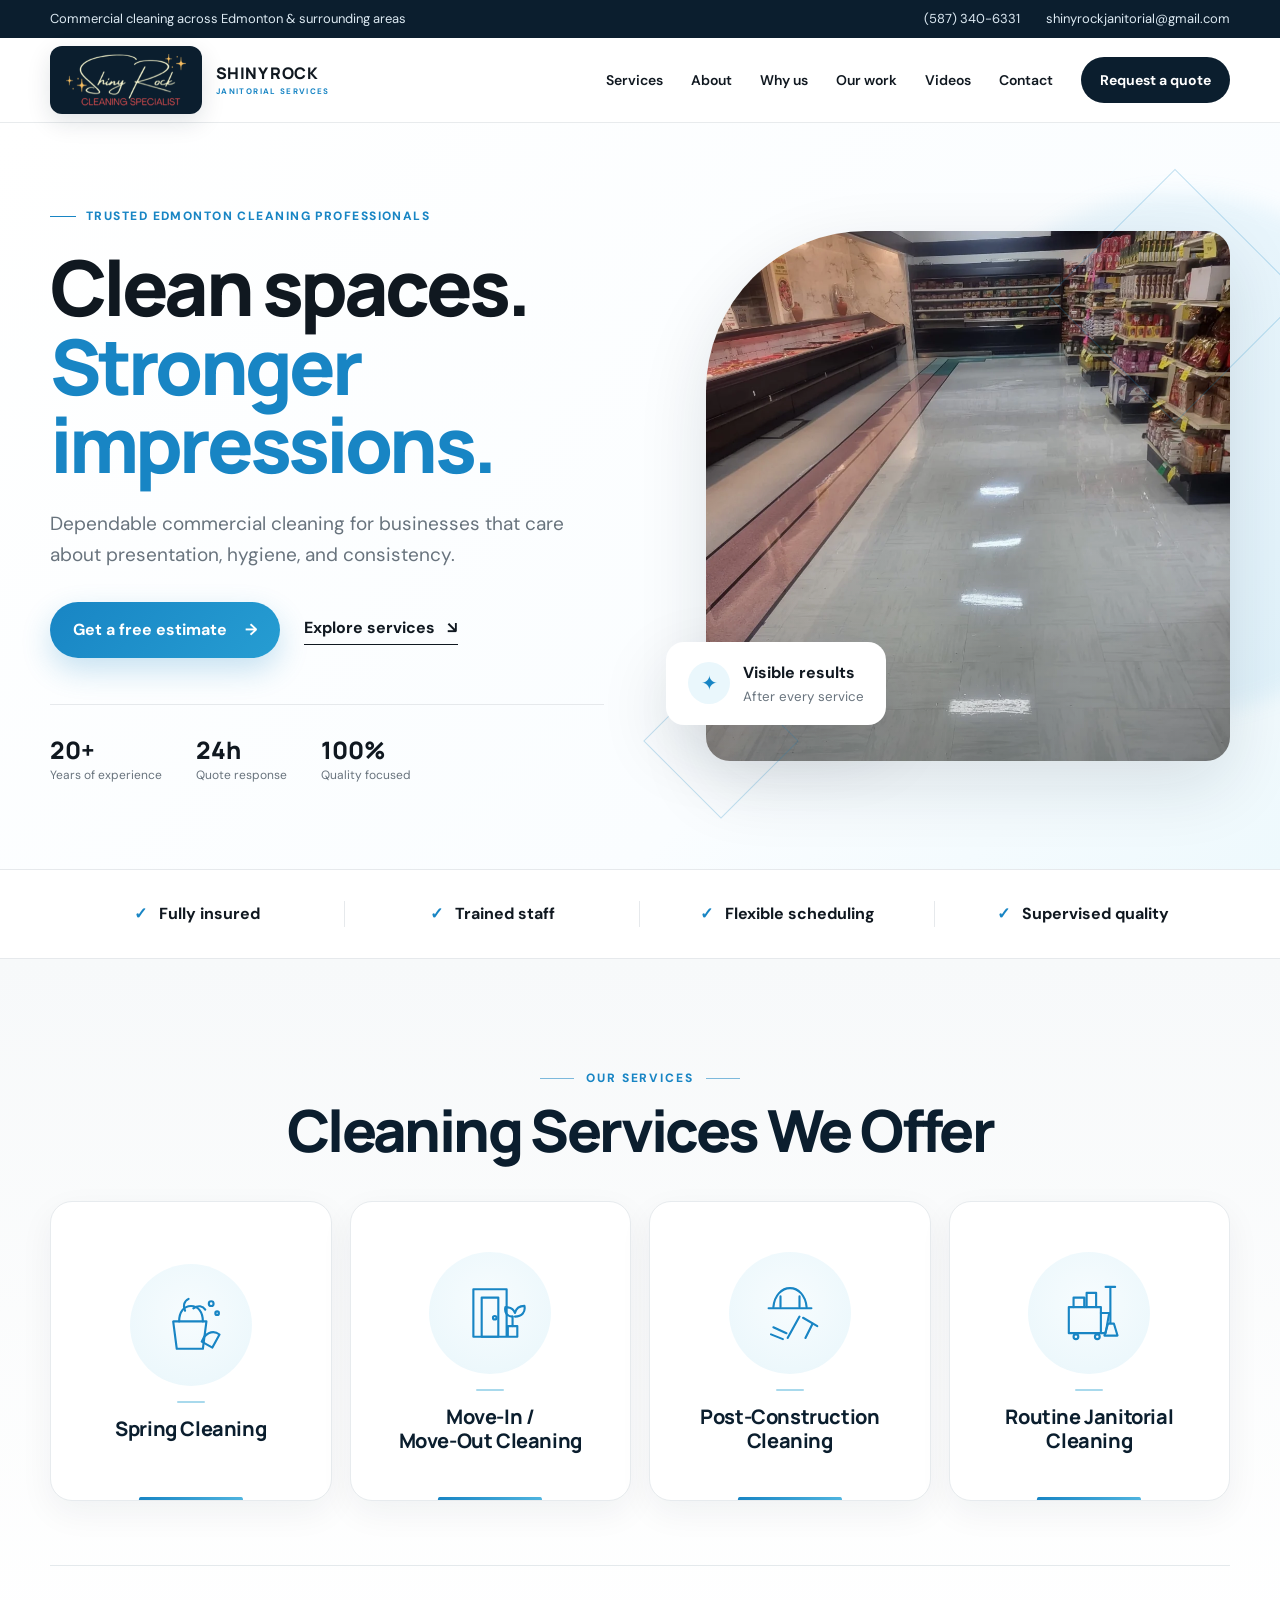
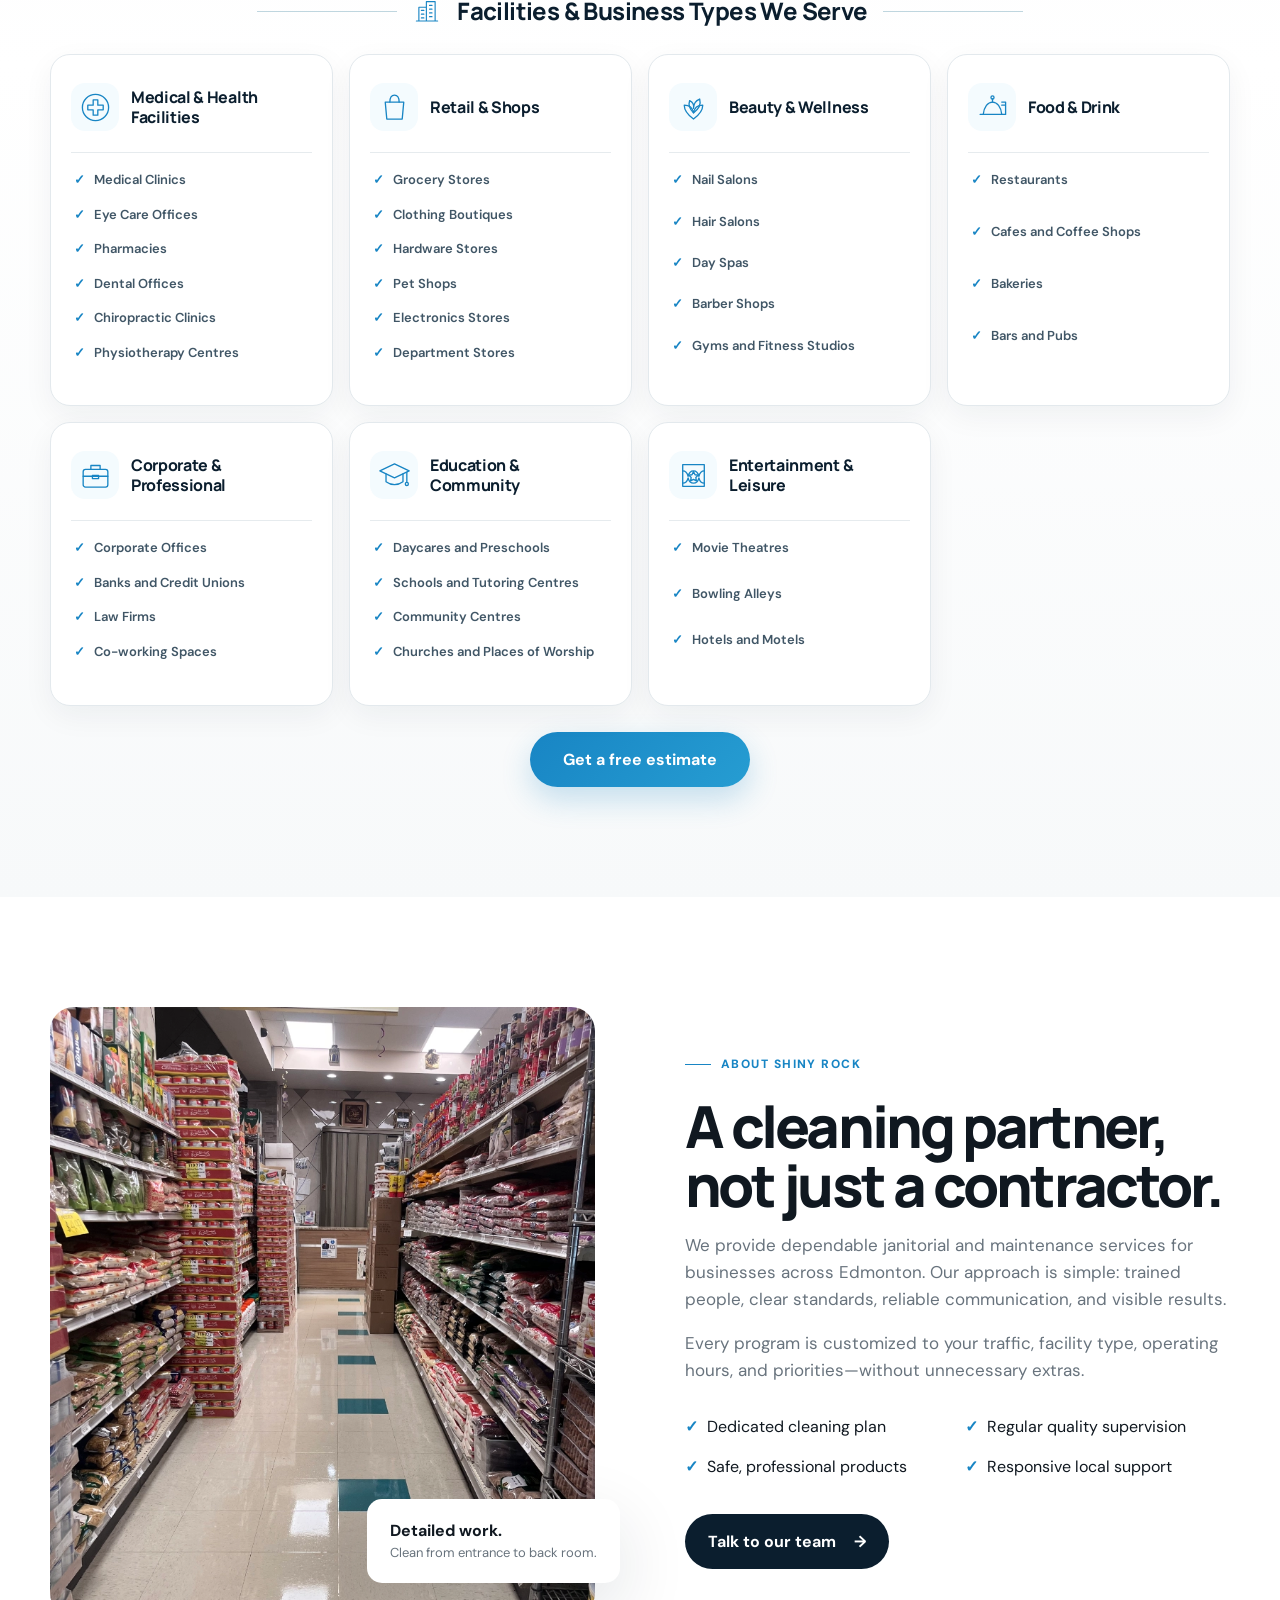
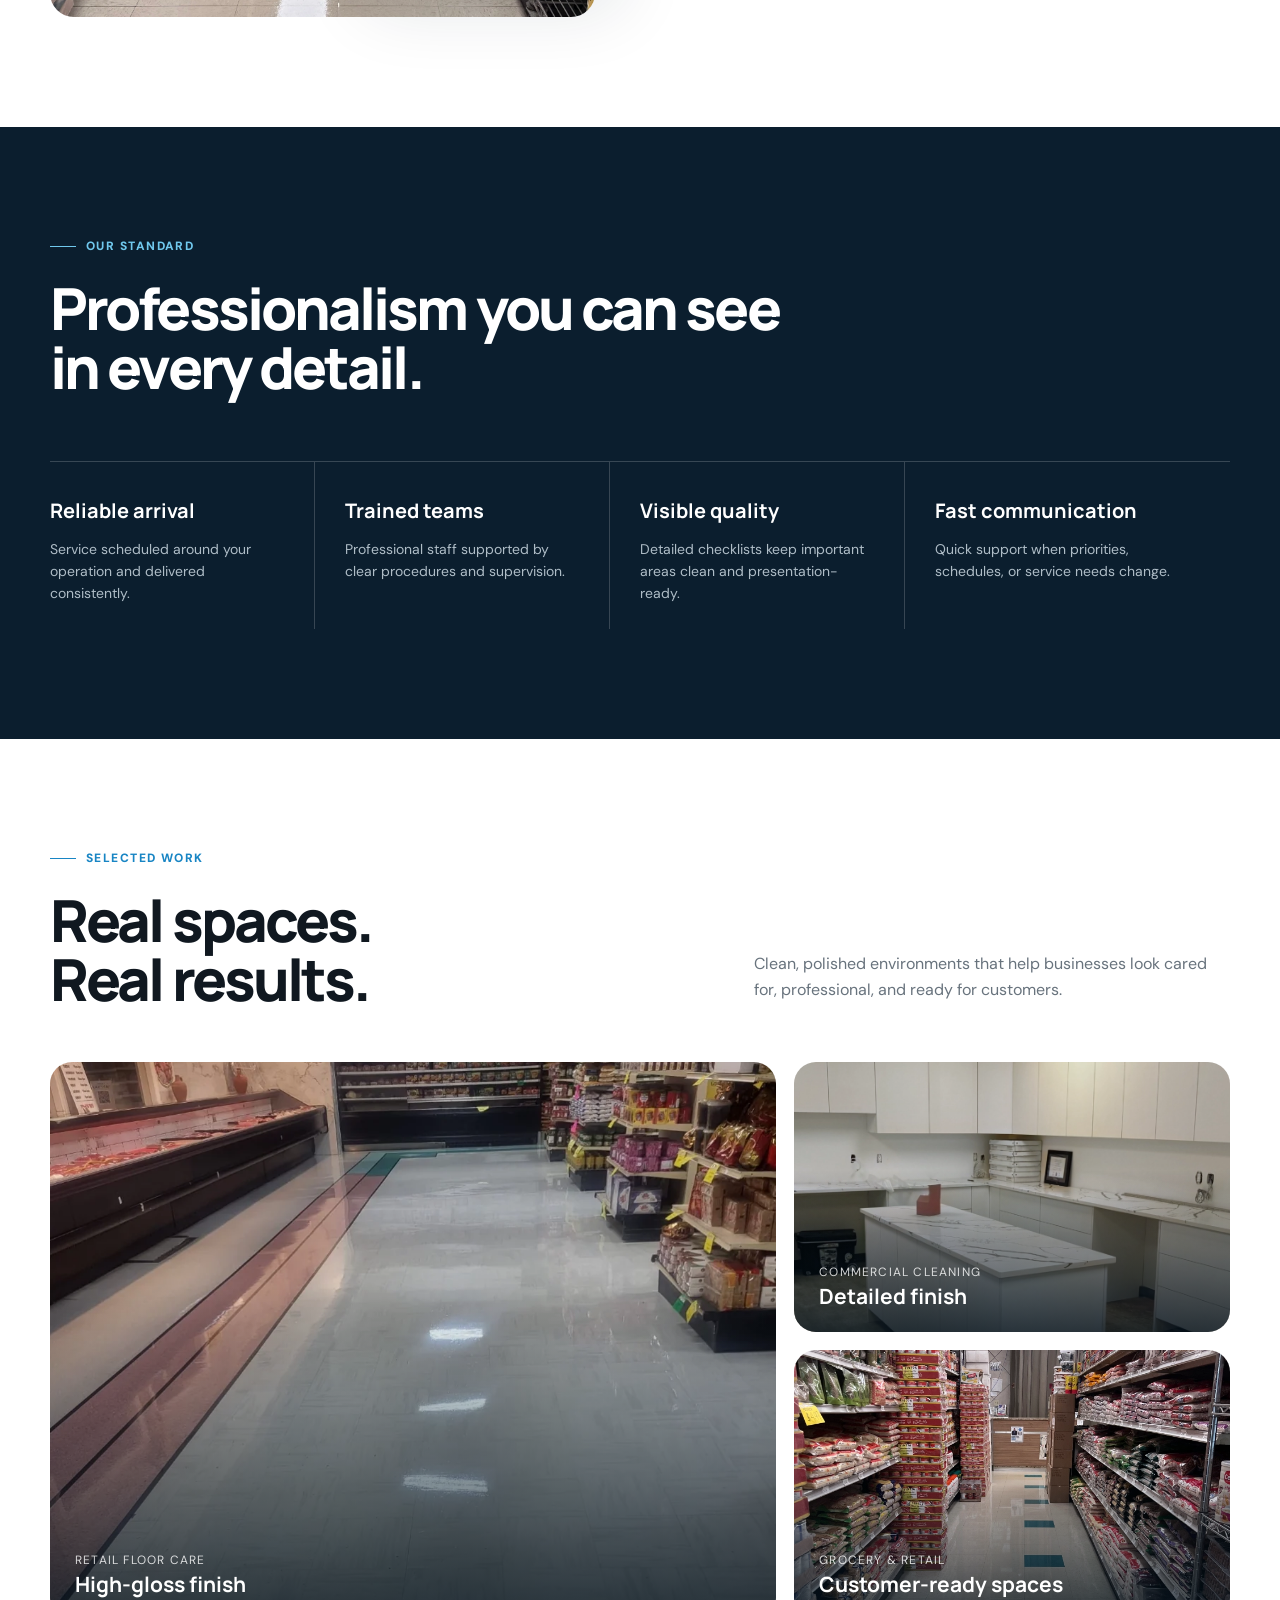
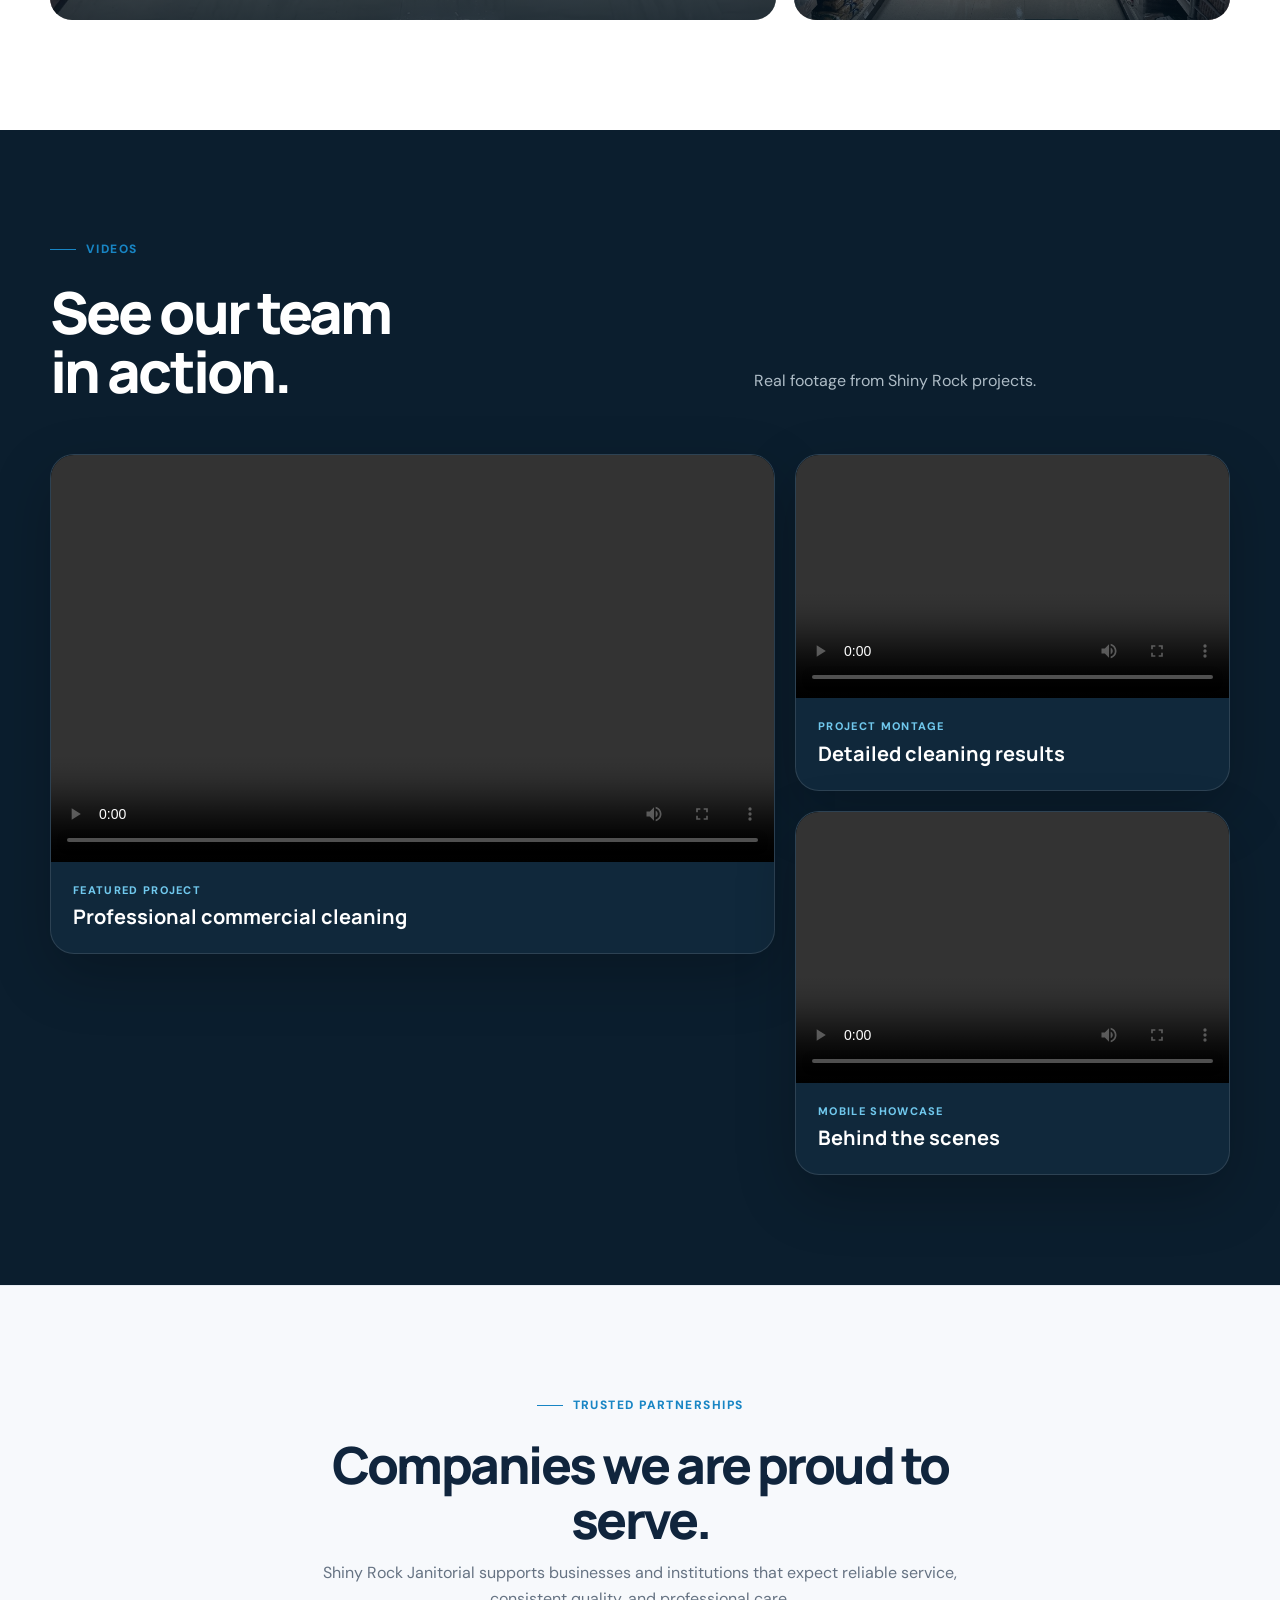
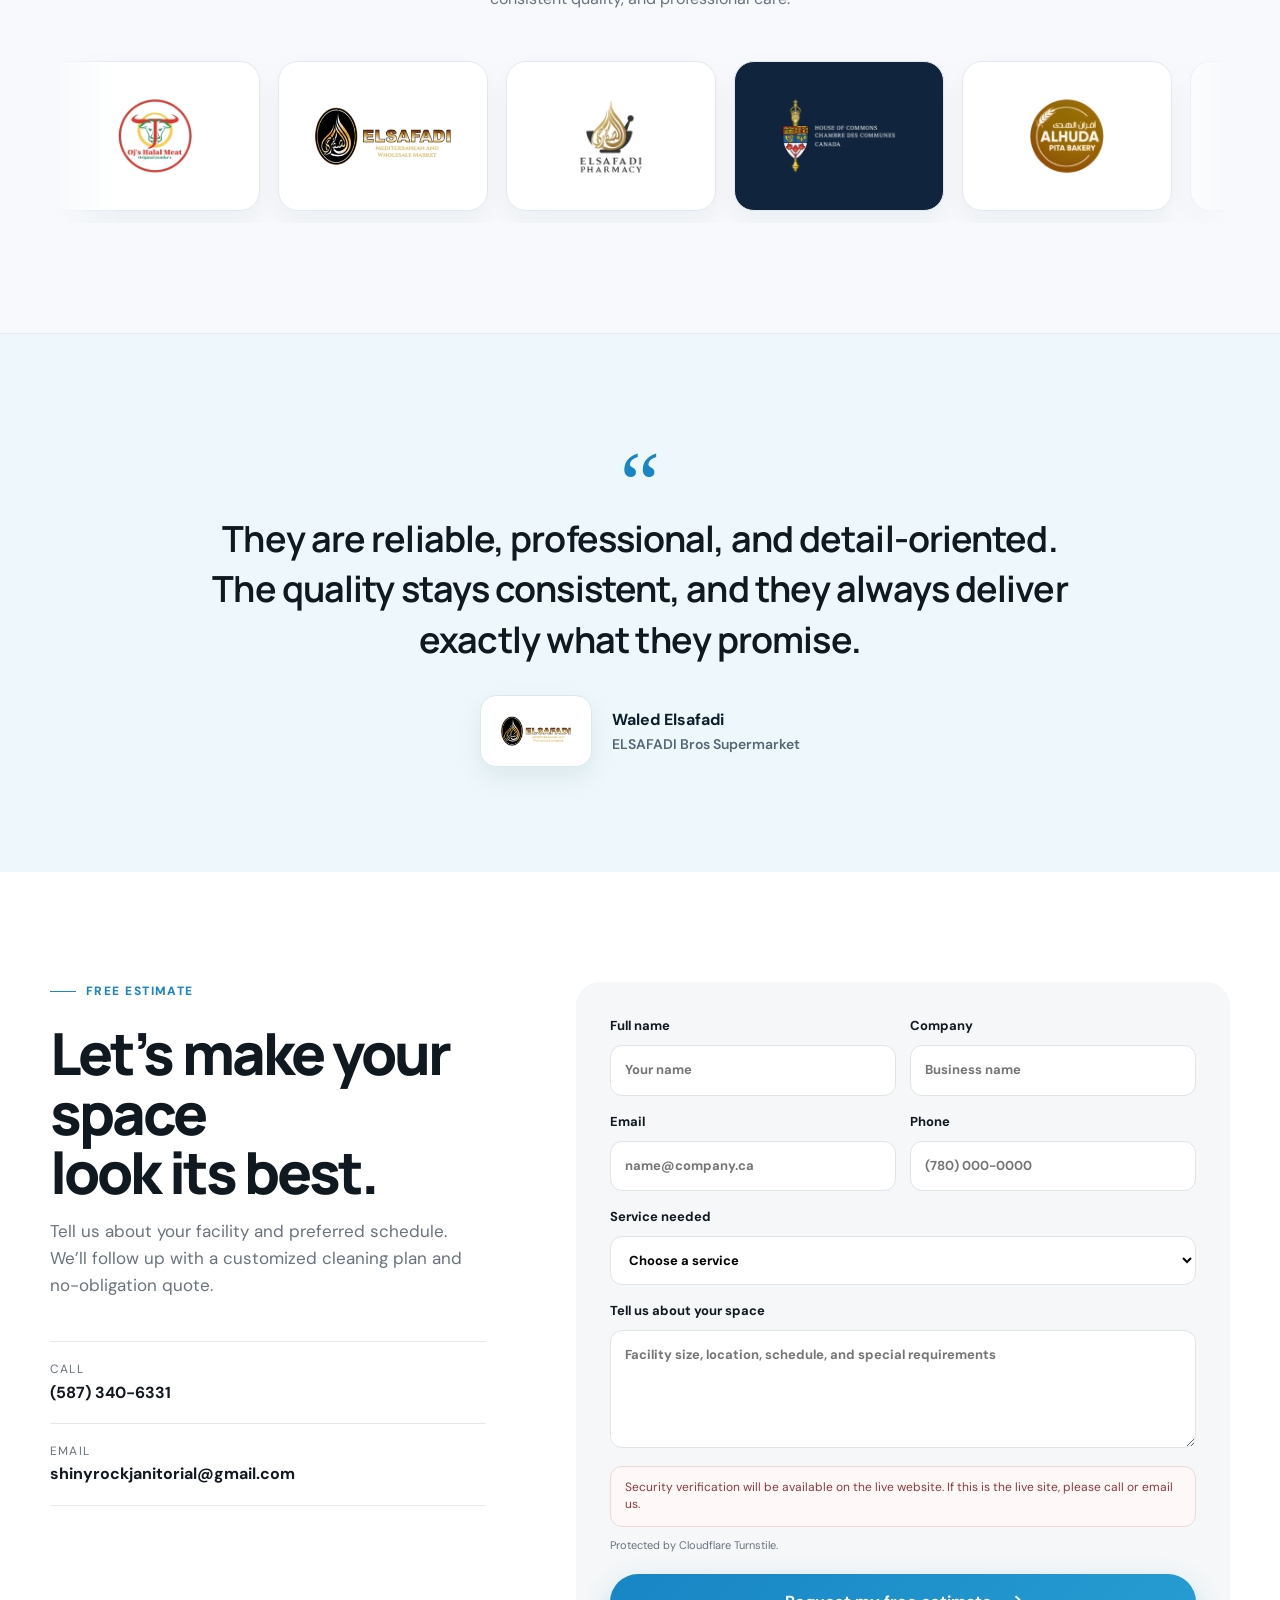
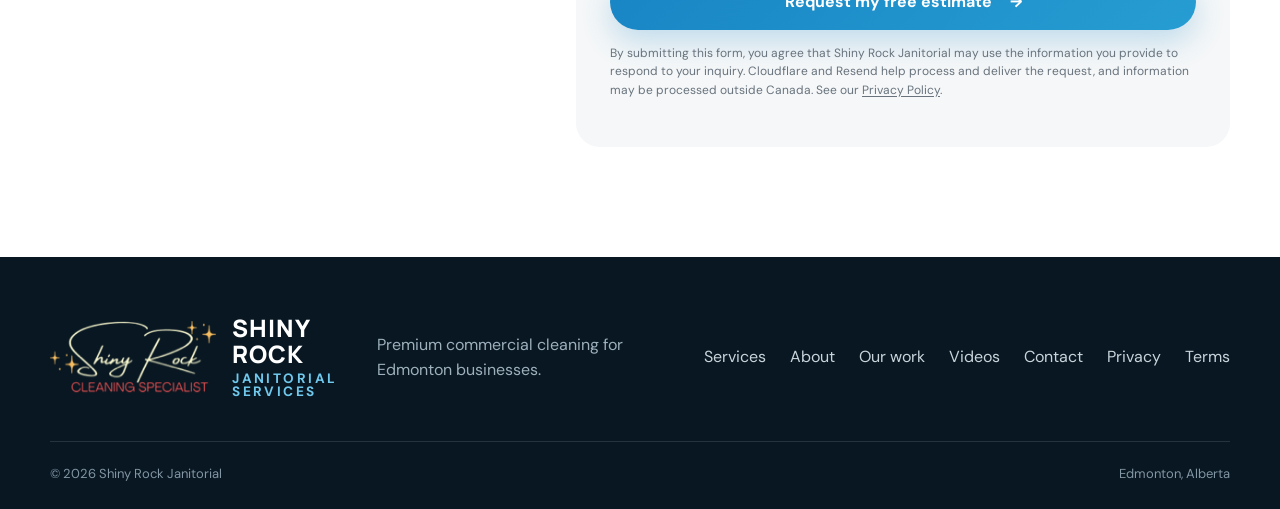
==== commit 99b41c2c: "Add files via upload" ====
--- a/index.html
+++ b/index.html
@@ -15,7 +15,7 @@
 #mobileDrawer[hidden]{display:none!important}
 @media (min-width:901px){#mobileDrawer,.mobile-drawer-trigger{display:none!important}}
 </style>
-<link href="assets/css/style-v14-20260815.css" rel="stylesheet"/>
+<link href="assets/css/style-v15-20260815.css" rel="stylesheet"/>
 </head>
 <body>
 <div class="announcement">
@@ -247,6 +247,6 @@
 </main>
 <footer><div class="shell footer__grid"><a class="brand brand--footer brand--original" href="index.html"><span class="brand__logo-wrap"><img alt="Shiny Rock Cleaning Specialist" src="assets/images/shiny-rock-original-logo.png"/></span><span class="brand__company"><b>SHINY ROCK</b><small>JANITORIAL SERVICES</small></span></a><p>Premium commercial cleaning for Edmonton businesses.</p><div class="footer__links"><a href="#services">Services</a><a href="#about">About</a><a href="#work">Our work</a><a href="#videos">Videos</a><a href="#contact">Contact</a><a href="privacy.html">Privacy</a><a href="terms.html">Terms</a></div></div><div class="shell footer__bottom"><span>© 2026 Shiny Rock Janitorial</span><span>Edmonton, Alberta</span></div></footer>
 <script defer src="https://challenges.cloudflare.com/turnstile/v0/api.js?render=explicit"></script>
-<script src="assets/js/app-v14-20260815.js"></script>
+<script src="assets/js/app-v15-20260815.js"></script>
 </body>
 </html>
--- a/assets/css/style-v15-20260815.css
+++ b/assets/css/style-v15-20260815.css
@@ -0,0 +1,318 @@
+@import url('https://fonts.googleapis.com/css2?family=DM+Sans:wght@400;500;600;700&family=Manrope:wght@500;600;700;800&display=swap');
+:root{--ink:#101820;--muted:#68737d;--line:#e6e9ec;--soft:#f5f7f8;--blue:#1885c4;--blue2:#4fb4df;--navy:#0b1e2e;--white:#fff;--radius:24px;--shadow:0 24px 70px rgba(16,35,50,.12)}*{box-sizing:border-box}html{scroll-behavior:smooth}body{margin:0;color:var(--ink);font-family:'DM Sans',Arial,sans-serif;background:#fff;line-height:1.6}a{color:inherit;text-decoration:none}img{display:block;width:100%}button,input,select,textarea{font:inherit}.shell{width:min(1180px,calc(100% - 40px));margin:auto}.announcement{background:var(--navy);color:#dce9f2;font-size:13px}.announcement__inner{min-height:38px;display:flex;align-items:center;justify-content:space-between;gap:20px}.announcement__inner div{display:flex;gap:26px}.site-header{position:sticky;top:0;z-index:20;background:rgba(255,255,255,.94);backdrop-filter:blur(18px);border-bottom:1px solid rgba(230,233,236,.9)}.nav{height:84px;display:flex;align-items:center;justify-content:space-between}.brand{display:flex;align-items:center;gap:12px}.brand__mark{width:48px;color:var(--blue)}.brand__mark svg{fill:none;stroke:currentColor;stroke-width:2}.brand b{display:block;font:800 17px/1.1 'Manrope';letter-spacing:.02em}.brand small{display:block;color:var(--blue);font-size:9px;font-weight:700;letter-spacing:.18em;margin-top:5px}.nav__links{display:flex;align-items:center;gap:28px;font-size:14px;font-weight:600}.nav__links>a:not(.button):hover{color:var(--blue)}.menu{display:none;background:none;border:0;padding:8px}.menu span{display:block;width:24px;height:2px;background:var(--ink);margin:5px}.button{display:inline-flex;align-items:center;justify-content:center;gap:18px;border:0;border-radius:999px;padding:15px 23px;font-weight:700;transition:.25s;cursor:pointer}.button:hover{transform:translateY(-2px)}.button--small{padding:12px 19px}.button--dark{background:var(--navy);color:#fff}.button--blue{background:linear-gradient(135deg,var(--blue),#269dd2);color:#fff;box-shadow:0 12px 30px rgba(24,133,196,.24)}.hero{min-height:700px;position:relative;overflow:hidden;background:linear-gradient(135deg,#fff 0%,#fafdff 68%,#eef9fd 100%)}.hero__glow{position:absolute;width:520px;height:520px;border-radius:50%;right:-160px;top:70px;background:rgba(79,180,223,.10);filter:blur(10px)}.hero__grid{display:grid;grid-template-columns:1fr 1fr;gap:72px;align-items:center;padding:84px 0}.kicker{display:flex;align-items:center;gap:10px;text-transform:uppercase;letter-spacing:.12em;font-size:12px;font-weight:800;color:var(--blue);margin:0 0 22px}.kicker span{width:26px;height:1px;background:currentColor}.hero h1,.section h2,.standards h2,.contact h2{font-family:'Manrope';font-weight:800;letter-spacing:-.05em;line-height:1.02;margin:0}.hero h1{font-size:clamp(48px,6vw,78px)}.hero h1 em{font-style:normal;color:var(--blue)}.hero__lead{font-size:19px;color:var(--muted);max-width:560px;margin:26px 0 32px}.hero__actions{display:flex;align-items:center;gap:24px}.text-link{font-weight:700;border-bottom:1px solid var(--ink);padding-bottom:3px}.text-link span{margin-left:8px}.hero__proof{display:flex;gap:34px;margin-top:46px;padding-top:28px;border-top:1px solid var(--line)}.hero__proof div{display:grid}.hero__proof b{font:800 24px 'Manrope'}.hero__proof span{font-size:12px;color:var(--muted)}.hero__media{position:relative;min-height:530px}.hero__image{position:absolute;inset:0 0 0 30px;border-radius:160px 24px 24px 24px;overflow:hidden;box-shadow:var(--shadow)}.hero__image:after{content:"";position:absolute;inset:0;background:linear-gradient(180deg,transparent 60%,rgba(4,20,31,.18))}.hero__image img{height:100%;object-fit:cover}.diamond-line{position:absolute;width:180px;height:180px;border:1px solid rgba(24,133,196,.24);transform:rotate(45deg)}.diamond-line--one{right:-35px;top:-25px}.diamond-line--two{left:-10px;bottom:-35px;width:110px;height:110px}.hero__badge{position:absolute;left:-10px;bottom:36px;background:#fff;padding:18px 22px;border-radius:18px;display:flex;align-items:center;gap:13px;box-shadow:var(--shadow)}.hero__badge .spark{width:42px;height:42px;border-radius:50%;display:grid;place-items:center;background:#eaf7fc;color:var(--blue);font-size:20px}.hero__badge div{display:grid}.hero__badge small{color:var(--muted)}.trust-strip{border-top:1px solid var(--line);border-bottom:1px solid var(--line)}.trust-strip__grid{display:grid;grid-template-columns:repeat(4,1fr);min-height:88px;align-items:center}.trust-strip__grid div{text-align:center;font-weight:700;border-right:1px solid var(--line)}.trust-strip__grid div:last-child{border:0}.trust-strip span{color:var(--blue);margin-right:8px}.section{padding:110px 0}.section--soft{background:var(--soft)}.section-heading{display:grid;grid-template-columns:1fr .75fr;gap:70px;align-items:end;margin-bottom:54px}.section-heading h2,.split h2,.standards h2,.contact h2{font-size:clamp(38px,5vw,58px)}.section-heading>p{color:var(--muted);margin:0 0 6px}.services-grid{display:grid;grid-template-columns:repeat(4,1fr);gap:16px}.service{background:#fff;border:1px solid var(--line);border-radius:22px;padding:28px;min-height:320px;position:relative;transition:.25s}.service:hover{transform:translateY(-6px);box-shadow:0 20px 50px rgba(16,35,50,.08);border-color:#cfe8f3}.service__no{position:absolute;right:22px;top:20px;color:#b8c0c6;font-size:12px}.service__icon{width:48px;height:48px;border-radius:14px;background:#edf8fc;display:grid;place-items:center;color:var(--blue);font-size:22px;margin-bottom:34px}.service h3{font:750 20px 'Manrope';margin:0 0 12px}.service p{font-size:14px;color:var(--muted);margin:0 0 26px}.service a{font-size:13px;font-weight:700;color:var(--blue)}.split{display:grid;grid-template-columns:1fr 1fr;gap:90px;align-items:center}.split__media{position:relative}.split__media img{height:610px;object-fit:cover;border-radius:24px}.split__caption{position:absolute;right:-25px;bottom:34px;background:#fff;box-shadow:var(--shadow);padding:19px 23px;border-radius:15px;display:grid}.split__caption span{color:var(--muted);font-size:13px}.split__copy>p:not(.kicker){color:var(--muted);font-size:17px}.checks{display:grid;grid-template-columns:1fr 1fr;list-style:none;padding:0;margin:30px 0 34px;gap:14px}.checks li:before{content:'✓';color:var(--blue);font-weight:800;margin-right:9px}.standards{background:var(--navy);color:#fff;overflow:hidden}.kicker--light{color:#70c8ed}.standards__top{max-width:760px;margin-bottom:64px}.standards__grid{display:grid;grid-template-columns:repeat(4,1fr);border-top:1px solid rgba(255,255,255,.18)}.standards__grid article{padding:35px 30px 10px 0;border-right:1px solid rgba(255,255,255,.18);margin-right:30px}.standards__grid article:last-child{border:0;margin:0}.standards__grid b{color:#70c8ed;font-size:13px}.standards__grid h3{font:700 20px 'Manrope';margin:28px 0 10px}.standards__grid p{color:#afbdc7;font-size:14px}.work-grid{display:grid;grid-template-columns:1.25fr .75fr;grid-template-rows:270px 270px;gap:18px}.work-card{position:relative;margin:0;border-radius:22px;overflow:hidden}.work-card--large{grid-row:1/3}.work-card img{height:100%;object-fit:cover;transition:.5s}.work-card:hover img{transform:scale(1.03)}.work-card:after{content:"";position:absolute;inset:40% 0 0;background:linear-gradient(transparent,rgba(4,18,28,.78))}.work-card figcaption{position:absolute;z-index:2;left:25px;bottom:22px;color:#fff;display:grid}.work-card figcaption span{font-size:12px;opacity:.8;text-transform:uppercase;letter-spacing:.1em}.work-card figcaption b{font:700 21px 'Manrope'}.testimonial{padding:105px 0;background:#eef8fc}.testimonial__inner{text-align:center;max-width:900px}.quote{display:block;font:90px/1 Georgia;color:var(--blue);height:55px}.testimonial blockquote{font:650 clamp(24px,3vw,36px)/1.4 'Manrope';letter-spacing:-.025em;margin:20px 0 30px}.testimonial__inner div{display:grid}.testimonial__inner div span{color:var(--muted)}.contact{background:#fff}.contact__grid{display:grid;grid-template-columns:.8fr 1.2fr;gap:90px}.contact__copy>p:not(.kicker){color:var(--muted);font-size:17px;max-width:480px}.contact__details{display:grid;margin-top:42px;border-top:1px solid var(--line)}.contact__details a{display:grid;padding:18px 0;border-bottom:1px solid var(--line)}.contact__details span{font-size:12px;color:var(--muted);text-transform:uppercase;letter-spacing:.1em}.quote-form{background:var(--soft);border-radius:24px;padding:34px}.field-row{display:grid;grid-template-columns:1fr 1fr;gap:14px}.quote-form label{display:grid;gap:8px;font-size:13px;font-weight:700;margin-bottom:16px}.quote-form input,.quote-form select,.quote-form textarea{width:100%;border:1px solid #dfe4e7;border-radius:12px;padding:14px;background:#fff;outline:none}.quote-form input:focus,.quote-form select:focus,.quote-form textarea:focus{border-color:var(--blue);box-shadow:0 0 0 3px rgba(24,133,196,.1)}.quote-form textarea{min-height:118px;resize:vertical}.quote-form .button{width:100%}.form-status{margin:14px 0 0;text-align:center;color:var(--blue);font-weight:700}footer{background:#081722;color:#fff;padding:58px 0 24px}.brand--footer{color:#fff}.footer__grid{display:grid;grid-template-columns:1fr 1fr auto;gap:40px;align-items:center}.footer__grid>p{color:#9eb0bc}.footer__links{display:flex;gap:24px;color:#c9d4db}.footer__bottom{display:flex;justify-content:space-between;border-top:1px solid rgba(255,255,255,.12);padding-top:22px;margin-top:42px;color:#8296a3;font-size:13px}.reveal{opacity:1;transform:none;transition:.7s ease}.reveal.visible{opacity:1;transform:none}@media(max-width:900px){.announcement__inner>span{display:none}.announcement__inner{justify-content:center}.nav{height:72px}.menu{display:block}.nav__links{display:none;position:absolute;top:72px;left:20px;right:20px;background:#fff;border:1px solid var(--line);box-shadow:var(--shadow);padding:22px;border-radius:18px;flex-direction:column;align-items:stretch}.nav__links.open{display:flex}.hero__grid,.split,.contact__grid{grid-template-columns:1fr}.hero__grid{gap:40px;padding:65px 0}.hero__media{min-height:500px}.section-heading{grid-template-columns:1fr;gap:20px}.services-grid{grid-template-columns:1fr 1fr}.standards__grid{grid-template-columns:1fr 1fr}.standards__grid article{border-bottom:1px solid rgba(255,255,255,.18)}.split__media img{height:500px}.footer__grid{grid-template-columns:1fr}.footer__links{flex-wrap:wrap}.work-grid{grid-template-columns:1fr;grid-template-rows:420px 280px 280px}.work-card--large{grid-row:auto}.trust-strip__grid{grid-template-columns:1fr 1fr}.trust-strip__grid div{padding:18px;border-bottom:1px solid var(--line)}}@media(max-width:600px){.shell{width:min(100% - 26px,1180px)}.announcement__inner div{gap:12px;font-size:11px}.brand__mark{width:40px}.brand b{font-size:14px}.hero{min-height:auto}.hero__grid{padding:48px 0}.hero h1{font-size:46px}.hero__lead{font-size:17px}.hero__actions{align-items:flex-start;flex-direction:column}.hero__proof{gap:18px}.hero__proof b{font-size:20px}.hero__media{min-height:400px}.hero__image{left:0;border-radius:100px 20px 20px 20px}.hero__badge{left:8px;bottom:18px}.section{padding:78px 0}.services-grid,.standards__grid,.checks,.field-row{grid-template-columns:1fr}.service{min-height:auto}.split{gap:50px}.split__media img{height:430px}.split__caption{right:8px}.standards__grid article{border-right:0;margin:0;padding-right:0}.work-grid{grid-template-rows:360px 260px 260px}.testimonial{padding:75px 0}.quote-form{padding:22px}.contact__grid{gap:46px}.footer__bottom{flex-direction:column;gap:8px}}
+
+/* Partner logos */
+.partners{background:#f7f9fc;border-top:1px solid #e7ecf3;border-bottom:1px solid #e7ecf3}
+.partners__heading{max-width:760px;margin:0 auto 42px;text-align:center}
+.partners__heading h2{margin:10px 0 14px;font-size:clamp(2rem,4vw,3.2rem);line-height:1.06;color:#10253d}
+.partners__heading p:last-child{color:#667383;margin:0 auto;max-width:650px}
+.partners__heading .kicker{justify-content:center}
+.partners__grid{display:grid;grid-template-columns:repeat(5,minmax(0,1fr));gap:18px;align-items:stretch}
+.partner-logo{min-height:150px;background:#fff;border:1px solid #e2e8f0;border-radius:20px;display:flex;align-items:center;justify-content:center;padding:24px;box-shadow:0 12px 30px rgba(16,37,61,.05);transition:transform .25s ease,box-shadow .25s ease}
+.partner-logo:hover{transform:translateY(-5px);box-shadow:0 18px 38px rgba(16,37,61,.10)}
+.partner-logo img{width:100%;height:88px;object-fit:contain}
+.partner-logo--dark{background:#10253d}
+@media(max-width:900px){.partners__grid{grid-template-columns:repeat(2,minmax(0,1fr))}.partner-logo:last-child{grid-column:1/-1}}
+@media(max-width:540px){.partners__grid{grid-template-columns:1fr}.partner-logo:last-child{grid-column:auto}.partner-logo{min-height:132px}}
+
+/* Original Shiny Rock brand */
+.brand--original{gap:14px;min-width:255px}
+.brand__logo-wrap{display:flex;align-items:center;justify-content:center;background:#0b1e2e;border-radius:12px;padding:8px 12px;box-shadow:0 8px 24px rgba(11,30,46,.12)}
+.brand__logo-wrap img{width:128px;height:52px;object-fit:contain}
+.brand__company{display:grid;line-height:1}
+.brand__company b{font:800 16px/1.05 'Manrope',Arial,sans-serif;letter-spacing:.025em}
+.brand__company small{font-size:8px;letter-spacing:.17em;margin-top:6px;color:var(--blue)}
+.brand--footer .brand__logo-wrap{background:#fff}
+.brand--footer .brand__company b{color:#fff}
+
+/* Video showcase */
+.videos-section{background:#0b1e2e;color:#fff;overflow:hidden}
+.videos-section .section-heading h2{color:#fff}
+.videos-section .section-heading>p{color:#afbdc7}
+.videos-grid{display:grid;grid-template-columns:1.25fr .75fr;gap:20px;align-items:start}
+.video-card{margin:0;background:#10283b;border:1px solid rgba(255,255,255,.12);border-radius:24px;overflow:hidden;box-shadow:0 22px 60px rgba(0,0,0,.22)}
+.video-card--wide{grid-row:span 2}
+.video-frame{background:#050b10;display:flex;align-items:center;justify-content:center;aspect-ratio:16/9;overflow:hidden}
+.video-frame video{display:block;width:100%;height:100%;object-fit:contain;background:#050b10}
+.video-card--portrait .video-frame{aspect-ratio:16/10}
+.video-card--portrait video{object-fit:contain}
+.video-card__copy{padding:20px 22px 24px}
+.video-card__copy span{display:block;color:#70c8ed;font-size:11px;font-weight:800;text-transform:uppercase;letter-spacing:.12em;margin-bottom:5px}
+.video-card__copy h3{font:700 20px/1.25 'Manrope',Arial,sans-serif;margin:0;color:#fff}
+@media(max-width:900px){.brand__company{display:none}.brand--original{min-width:auto}.brand__logo-wrap img{width:120px}.videos-grid{grid-template-columns:1fr}.video-card--wide{grid-row:auto}.video-card--portrait .video-frame{aspect-ratio:9/12}}
+@media(max-width:600px){.brand__logo-wrap{padding:6px 9px}.brand__logo-wrap img{width:105px;height:44px}.videos-section .section-heading{margin-bottom:34px}.video-card__copy{padding:16px 18px 19px}}
+
+/* Refined service icons and testimonial attribution */
+.service__no{display:none}
+.service__icon{width:60px;height:60px;border-radius:18px;margin-bottom:28px;background:linear-gradient(145deg,#edf9fe,#e4f4fa);border:1px solid #d7edf6;box-shadow:inset 0 1px 0 rgba(255,255,255,.9)}
+.service__icon svg{width:34px;height:34px;fill:none;stroke:var(--blue);stroke-width:1.8;stroke-linecap:round;stroke-linejoin:round}
+.service a{display:inline-flex;align-items:center;gap:8px}
+.service a span{transition:transform .2s ease}.service:hover a span{transform:translateX(4px)}
+.testimonial__person b{font-size:16px;color:var(--navy)}
+.testimonial__person span{font-size:14px;font-weight:600;color:#536775!important}
+
+/* Keep the original full-colour logo equally visible in header and footer */
+.brand--footer .brand__logo-wrap{background:#fff;padding:8px 12px}
+.brand--footer .brand__logo-wrap img{filter:none;opacity:1}
+.brand--footer .brand__company b{color:#fff}
+.brand--footer .brand__company small{color:#70c8ed}
+
+.brand--footer{display:flex;align-items:center;gap:16px}
+.brand--footer .brand__logo-wrap{background:transparent!important;padding:0!important;box-shadow:none!important}
+.brand--footer .brand__logo-wrap img{height:72px!important;width:auto!important;display:block}
+.brand--footer .brand__company b{font-size:1.5rem;letter-spacing:.04em}
+.brand--footer .brand__company small{font-size:.85rem;letter-spacing:.18em}
+
+
+/* Expanded service catalogue and testimonial partner logo */
+.services-grid--expanded{grid-template-columns:repeat(3,minmax(0,1fr));gap:18px}
+.services-grid--expanded .service{min-height:345px;display:flex;flex-direction:column}
+.services-grid--expanded .service p{flex:1}
+.standards__grid article h3{margin-top:0}
+.standards__grid article>b{display:none!important}
+.testimonial__client{display:flex!important;align-items:center;justify-content:center;gap:20px;margin-top:8px}
+.testimonial__logo{width:112px;height:72px;background:#fff;border:1px solid #dce8ee;border-radius:16px;padding:10px 14px;display:flex!important;align-items:center;justify-content:center;box-shadow:0 10px 25px rgba(16,35,50,.08)}
+.testimonial__logo img{width:100%;height:100%;object-fit:contain}
+.testimonial__person{display:grid!important;text-align:left}
+@media(max-width:900px){.services-grid--expanded{grid-template-columns:repeat(2,minmax(0,1fr))}}
+@media(max-width:600px){.services-grid--expanded{grid-template-columns:1fr}.testimonial__client{flex-direction:column;gap:12px}.testimonial__person{text-align:center}}
+
+
+/* 2026 services carousel + partner marquee */
+.service-carousel{position:relative}.service-categories{display:grid;grid-template-columns:repeat(4,minmax(0,1fr));gap:18px}.service-category{background:#fff;border:1px solid var(--line);border-radius:22px;padding:28px;min-height:390px;transition:transform .28s ease,box-shadow .28s ease,border-color .28s ease}.service-category:hover{transform:translateY(-7px);box-shadow:0 22px 55px rgba(16,35,50,.10);border-color:#bfe1ef}.service-category__eyebrow{font:800 12px 'Manrope';letter-spacing:.12em;color:var(--blue);margin-bottom:18px}.service-category h3{font:750 21px/1.2 'Manrope';margin:0 0 22px}.service-category__links{display:grid}.service-link{display:flex;align-items:center;justify-content:space-between;gap:12px;padding:12px 0;border-top:1px solid var(--line);font-size:14px;font-weight:650}.service-link small{color:var(--blue);opacity:0;transform:translateX(-5px);transition:.2s;white-space:nowrap}.service-link:hover small{opacity:1;transform:none}.service-nav,.service-dots,.mobile-service-hint{display:none}.logo-marquee{overflow:hidden;mask-image:linear-gradient(to right,transparent,#000 8%,#000 92%,transparent);-webkit-mask-image:linear-gradient(to right,transparent,#000 8%,#000 92%,transparent)}.logo-marquee__track{display:flex;width:max-content;gap:18px;animation:logoMarquee 24s linear infinite}.logo-marquee:hover .logo-marquee__track{animation-play-state:paused}.logo-marquee .partner-logo{width:210px;min-width:210px}.logo-marquee .partner-logo--dark{background:#10253d}@keyframes logoMarquee{to{transform:translateX(calc(-50% - 9px))}}.hp-field{position:absolute!important;left:-9999px!important;width:1px!important;height:1px!important;opacity:0!important}.form-status.error{color:#b42318}.form-status.success{color:#087a4b}
+@media(max-width:900px) and (min-width:601px){.service-categories{grid-template-columns:repeat(2,minmax(0,1fr))}}
+@media(max-width:600px){.service-carousel{padding:0 44px}.service-categories{display:block;overflow:hidden}.service-category{display:none;min-height:0;padding:24px}.service-category.is-active{display:block;animation:serviceIn .28s ease}.service-link small{opacity:1;transform:none}.service-nav{display:grid;place-items:center;position:absolute;top:50%;transform:translateY(-50%);z-index:3;width:36px;height:52px;border:1px solid var(--line);border-radius:14px;background:#fff;color:var(--navy);font-size:28px;box-shadow:0 8px 24px rgba(16,35,50,.08)}.service-nav--prev{left:0}.service-nav--next{right:0}.service-dots{display:flex;justify-content:center;gap:7px;margin-top:18px}.service-dots button{width:7px;height:7px;padding:0;border:0;border-radius:50%;background:#c9d2d8}.service-dots button.active{width:22px;border-radius:8px;background:var(--blue)}.mobile-service-hint{display:block;text-align:center;color:var(--muted);font-size:12px;margin:10px 0 0}.logo-marquee .partner-logo{width:170px;min-width:170px;min-height:118px}.logo-marquee .partner-logo img{height:72px}@keyframes serviceIn{from{opacity:.35;transform:translateX(12px)}to{opacity:1;transform:none}}}
+@media(prefers-reduced-motion:reduce){.logo-marquee__track{animation:none}.service-category{transition:none}}
+
+
+/* 2026-08-14 service and partner carousel refinements */
+.core-services{margin:10px 0 44px;background:var(--navy);color:#fff;border-radius:24px;padding:30px;display:grid;grid-template-columns:minmax(220px,.8fr) 2fr;gap:28px;align-items:start;box-shadow:0 20px 50px rgba(16,35,50,.08)}
+.core-services .kicker{color:#cfe9f4;margin-bottom:8px}.core-services .kicker span{background:#cfe9f4}.core-services__heading h3,.facility-services__heading h3{font:750 24px/1.2 'Manrope';margin:0}.core-services__links{display:grid;grid-template-columns:repeat(2,minmax(0,1fr));gap:10px}.core-services__links a{display:flex;align-items:center;justify-content:space-between;min-height:58px;padding:14px 17px;border:1px solid rgba(255,255,255,.16);border-radius:14px;background:rgba(255,255,255,.06);font-weight:700;transition:transform .22s ease,background .22s ease,border-color .22s ease}.core-services__links a::after{content:'→';opacity:.7}.core-services__links a:hover{transform:translateY(-3px);background:rgba(255,255,255,.11);border-color:rgba(255,255,255,.28)}
+.facility-services{margin-top:6px}.facility-services__heading{display:flex;align-items:end;justify-content:space-between;gap:24px;margin:0 0 20px}.facility-services__heading .kicker{margin-bottom:6px}.service-category__eyebrow{display:none!important}.service-category{min-height:345px}.service-category h3{margin-top:0}.service-link{position:relative;padding-right:24px}.service-link::after{content:'→';position:absolute;right:0;color:var(--blue);opacity:0;transform:translateX(-5px);transition:opacity .2s ease,transform .2s ease}.service-link:hover::after{opacity:1;transform:none}.service-link small{display:none!important}
+.logo-marquee{overflow:hidden;width:100%;padding:8px 0 12px;mask-image:linear-gradient(to right,transparent,#000 6%,#000 94%,transparent);-webkit-mask-image:linear-gradient(to right,transparent,#000 6%,#000 94%,transparent)}.logo-marquee__track{display:flex;align-items:stretch;gap:18px;width:max-content;will-change:transform;animation:logoMarquee 22s linear infinite}.logo-marquee:hover .logo-marquee__track{animation-play-state:paused}.logo-marquee .partner-logo{flex:0 0 210px;width:210px;min-width:210px}.partners__grid{display:none}.form-privacy{font-size:12px;line-height:1.55;color:var(--muted);margin:14px 0 0}.form-privacy a{text-decoration:underline;text-underline-offset:2px}
+@keyframes logoMarquee{from{transform:translateX(0)}to{transform:translateX(calc(-50% - 9px))}}
+@media(max-width:900px){.core-services{grid-template-columns:1fr}.core-services__links{grid-template-columns:repeat(2,minmax(0,1fr))}.service-categories{grid-template-columns:repeat(2,minmax(0,1fr))}.logo-marquee .partner-logo{flex-basis:190px;width:190px;min-width:190px}}
+@media(max-width:600px){.core-services{margin-bottom:34px;padding:24px 20px;border-radius:20px}.core-services__links{grid-template-columns:1fr}.core-services__links a{min-height:54px}.facility-services__heading{display:block}.service-carousel{padding:0 44px}.service-category{min-height:0}.service-link::after{opacity:1;transform:none}.logo-marquee .partner-logo{flex-basis:165px;width:165px;min-width:165px}.logo-marquee__track{animation-duration:17s}}
+
+/* 2026-08-14 services showcase — visual layout matched to approved concept, Shiny Rock theme */
+.services-showcase{background:linear-gradient(180deg,#f7f9fa 0%,#fff 46%,#f7f9fa 100%);overflow:hidden}
+.services-showcase__intro{text-align:center;margin:0 auto 42px}
+.services-showcase__intro h2{font-size:clamp(38px,5vw,58px);color:var(--navy);letter-spacing:-.045em}
+.services-eyebrow{display:flex;align-items:center;justify-content:center;gap:12px;margin:0 0 12px;text-transform:uppercase;letter-spacing:.16em;font-size:12px;font-weight:800;color:var(--blue)}
+.services-eyebrow span{display:block;width:34px;height:1px;background:currentColor;opacity:.55}
+
+.cleaning-carousel{position:relative}
+.cleaning-cards{display:grid;grid-template-columns:repeat(4,minmax(0,1fr));gap:18px}
+.cleaning-card{position:relative;min-height:300px;padding:34px 24px 31px;background:#fff;border:1px solid #e7ebee;border-radius:22px;box-shadow:0 12px 34px rgba(16,35,50,.055);display:flex;flex-direction:column;align-items:center;justify-content:center;text-align:center;overflow:hidden;transition:transform .25s ease,box-shadow .25s ease,border-color .25s ease}
+.cleaning-card::after{content:"";position:absolute;left:20%;right:20%;bottom:0;height:3px;border-radius:3px 3px 0 0;background:linear-gradient(90deg,var(--blue),var(--blue2));transform:scaleX(.62);transition:transform .25s ease}
+.cleaning-card:hover{transform:translateY(-7px);border-color:#cfe8f3;box-shadow:0 20px 48px rgba(16,35,50,.10)}
+.cleaning-card:hover::after{transform:scaleX(1)}
+.cleaning-card__icon{width:122px;height:122px;border-radius:50%;display:grid;place-items:center;margin:0 auto 14px;background:radial-gradient(circle at 50% 42%,#f7fcfe 0%,#edf8fc 70%,#e7f4f9 100%);color:var(--blue)}
+.cleaning-card__icon svg{width:76px;height:76px;fill:none;stroke:currentColor;stroke-width:1.8;stroke-linecap:round;stroke-linejoin:round}
+.cleaning-card__rule{width:28px;height:2px;background:#a8d9ec;border-radius:999px;margin:1px 0 14px}
+.cleaning-card h3{font:750 20px/1.22 'Manrope',Arial,sans-serif;margin:0;color:var(--navy);letter-spacing:-.02em}
+.cleaning-nav,.cleaning-dots{display:none}
+
+.facilities-block{margin-top:64px;padding-top:30px;border-top:1px solid #e4e9ec}
+.facilities-title{display:flex;align-items:center;justify-content:center;gap:15px;margin:0 auto 28px;color:var(--navy)}
+.facilities-title__line{height:1px;width:min(140px,12vw);background:#bfd6df}
+.facilities-title__icon{width:30px;height:30px;display:grid;place-items:center;color:var(--blue)}
+.facilities-title__icon svg{width:30px;height:30px;fill:none;stroke:currentColor;stroke-width:1.8;stroke-linecap:round;stroke-linejoin:round}
+.facilities-title h3{font:750 clamp(19px,2vw,24px)/1.2 'Manrope',Arial,sans-serif;margin:0;text-align:center;letter-spacing:-.025em}
+
+.facility-carousel{position:relative}
+.facility-grid{display:grid;grid-template-columns:repeat(4,minmax(0,1fr));gap:16px;align-items:stretch}
+.facility-card{min-width:0;border:1px solid #e3e9ed;border-radius:20px;background:#fff;padding:23px 20px 20px;box-shadow:0 10px 30px rgba(16,35,50,.055);display:flex;flex-direction:column;color:var(--navy);transition:transform .24s ease,box-shadow .24s ease,border-color .24s ease}
+.facility-card:hover{transform:translateY(-5px);border-color:#bfe0ed;box-shadow:0 18px 42px rgba(16,35,50,.095)}
+.facility-card__head{display:flex;align-items:center;gap:12px;min-height:58px}
+.facility-card__icon{flex:0 0 48px;width:48px;height:48px;display:grid;place-items:center;color:var(--blue);border-radius:14px;background:#f4fbfe}
+.facility-card__icon svg{width:37px;height:37px;fill:none;stroke:currentColor;stroke-width:1.7;stroke-linecap:round;stroke-linejoin:round}
+.facility-card h4{font:750 16px/1.25 'Manrope',Arial,sans-serif;margin:0;letter-spacing:-.02em}
+.facility-card__rule{height:1px;background:#e6ebee;margin:16px 0 14px}
+.facility-card__items{list-style:none;margin:0 0 20px;padding:0;display:grid;gap:9px;flex:1}
+.facility-card__items li{position:relative;padding-left:19px;color:#405666;font-size:13px;line-height:1.35;font-weight:600}
+.facility-card__items li::before{content:'✓';position:absolute;left:0;top:0;color:var(--blue);font-weight:900}
+.facility-card__cta{display:none;width:100%;min-height:45px;padding:11px 14px;font-size:13px;justify-content:center;margin-top:auto}
+.facilities-desktop-cta{display:flex;justify-content:center;margin-top:26px}.facilities-desktop-cta .button{min-width:220px;justify-content:center}
+.facility-nav,.facility-dots,.facility-mobile-hint{display:none}
+
+@media(max-width:1100px){
+  .facility-grid{grid-template-columns:repeat(2,minmax(0,1fr))}
+}
+
+@media(max-width:600px){
+  .services-showcase{padding-top:78px;padding-bottom:82px}
+  .services-showcase__intro{margin-bottom:28px}
+  .services-showcase__intro h2{font-size:36px;line-height:1.05}
+  .services-eyebrow{font-size:11px;letter-spacing:.14em}
+
+  .cleaning-carousel{padding:0 44px}
+  .cleaning-cards{display:block;overflow:hidden}
+  .cleaning-card{display:none;min-height:285px;padding:29px 20px 28px}
+  .cleaning-card.is-active{display:flex;animation:serviceIn .28s ease}
+  .cleaning-card__icon{width:118px;height:118px}
+  .cleaning-card__icon svg{width:72px;height:72px}
+  .cleaning-nav{display:grid;place-items:center;position:absolute;z-index:4;top:50%;transform:translateY(-50%);width:36px;height:54px;padding:0;border:1px solid #dfe6e9;border-radius:14px;background:#fff;color:var(--navy);font-size:28px;line-height:1;box-shadow:0 8px 22px rgba(16,35,50,.08)}
+  .cleaning-nav--prev{left:0}.cleaning-nav--next{right:0}
+  .cleaning-dots{display:flex;justify-content:center;gap:7px;margin-top:15px}
+  .cleaning-dots button,.facility-dots button{width:7px;height:7px;padding:0;border:0;border-radius:50%;background:#c9d2d8;transition:.2s}
+  .cleaning-dots button.active,.facility-dots button.active{width:22px;border-radius:8px;background:var(--blue)}
+
+  .facilities-block{margin-top:48px;padding-top:25px}
+  .facilities-title{gap:8px;margin-bottom:22px}
+  .facilities-title__line{width:28px}
+  .facilities-title__icon{width:26px;height:26px}.facilities-title__icon svg{width:26px;height:26px}
+  .facilities-title h3{font-size:18px;max-width:250px}
+  .facility-carousel{padding:0 44px}
+  .facility-grid{display:block;overflow:hidden}
+  .facility-card{display:none;min-height:440px;padding:24px 20px 21px;border-radius:20px}
+  .facility-card.is-active{display:flex;animation:serviceIn .28s ease}
+  .facility-card__head{display:block;text-align:center;min-height:0}
+  .facility-card__icon{width:76px;height:76px;margin:0 auto 14px;border-radius:20px}
+  .facility-card__icon svg{width:54px;height:54px}
+  .facility-card h4{font-size:20px}
+  .facility-card__rule{margin:17px 0}
+  .facility-card__items{gap:11px;margin-bottom:22px}
+  .facility-card__items li{font-size:14px;padding-left:21px}
+  .facility-card__cta{display:flex;min-height:50px;font-size:14px}
+  .facilities-desktop-cta{display:none}
+  .facility-nav{display:grid;place-items:center;position:absolute;z-index:4;top:50%;transform:translateY(-50%);width:36px;height:54px;padding:0;border:1px solid #dfe6e9;border-radius:14px;background:#fff;color:var(--navy);font-size:28px;line-height:1;box-shadow:0 8px 22px rgba(16,35,50,.08)}
+  .facility-nav--prev{left:0}.facility-nav--next{right:0}
+  .facility-dots{display:flex;justify-content:center;gap:7px;margin-top:15px}
+  .facility-mobile-hint{display:block;text-align:center;color:var(--muted);font-size:12px;margin:9px 0 0}
+}
+
+@media(prefers-reduced-motion:reduce){.cleaning-card,.facility-card{transition:none}}
+
+/* Facility types link directly to the free-estimate form and preselect the exact facility. */
+.facility-card__items li{padding-left:0}
+.facility-card__items li::before{display:none}
+.facility-type-link{position:relative;display:block;padding:8px 10px 8px 29px;margin:-4px -6px;border-radius:10px;color:#405666;text-decoration:none;font:inherit;transition:background-color .18s ease,color .18s ease,transform .18s ease}
+.facility-type-link::before{content:'✓';position:absolute;left:9px;top:8px;color:var(--blue);font-weight:900}
+.facility-type-link:hover,.facility-type-link:focus-visible{background:#f4fbfe;color:var(--navy);transform:translateX(2px);outline:none}
+@media(max-width:760px){.facility-type-link{padding-top:10px;padding-bottom:10px}.facility-type-link::before{top:10px}}
+
+/* Quote-form security verification */
+.turnstile-wrap{margin:18px 0 20px;min-height:70px}
+.turnstile-widget{min-height:65px}
+.turnstile-note{margin:7px 0 0;color:var(--muted);font-size:11px;line-height:1.45}
+.turnstile-error{margin:0;padding:12px 14px;border:1px solid #f0d7d7;border-radius:12px;background:#fff8f8;color:#8b3a3a;font-size:12px;line-height:1.45}
+@media(max-width:600px){.turnstile-wrap{margin:16px 0 18px;overflow:hidden}}
+
+
+/* ===== v14 isolated navigation: one desktop nav + one mobile drawer ===== */
+.mobile-drawer{display:none}
+@media (min-width:901px){
+  .desktop-only-nav{display:flex!important}
+  .mobile-drawer-trigger{display:none!important}
+  #mobileDrawer{display:none!important;visibility:hidden!important;pointer-events:none!important}
+}
+@media (max-width:900px){
+  .desktop-only-nav{display:none!important}
+  .mobile-drawer-trigger{display:block!important;margin-left:auto!important}
+  #mobileDrawer.mobile-drawer{
+    position:fixed!important;
+    z-index:80!important;
+    top:12px!important;
+    right:0!important;
+    left:auto!important;
+    width:min(76vw,330px)!important;
+    height:auto!important;
+    max-height:calc(100dvh - 24px)!important;
+    overflow-y:auto!important;
+    padding:16px 20px 14px!important;
+    background:#fff!important;
+    border:1px solid #e6e9ec!important;
+    border-right:0!important;
+    border-radius:24px 0 0 24px!important;
+    box-shadow:-18px 0 48px rgba(16,35,50,.16)!important;
+    flex-direction:column!important;
+    align-items:stretch!important;
+    gap:0!important;
+  }
+  #mobileDrawer.mobile-drawer.is-open{display:flex!important}
+  .mobile-drawer__top{
+    position:relative;
+    display:flex;
+    align-items:center;
+    justify-content:center;
+    min-height:72px;
+    padding:0 38px 8px 0;
+  }
+  .mobile-drawer__logo{
+    display:inline-flex;
+    align-items:center;
+    justify-content:center;
+    background:#0b1e2e;
+    border-radius:12px;
+    padding:7px 10px;
+  }
+  .mobile-drawer__logo img{
+    display:block!important;
+    width:116px!important;
+    height:46px!important;
+    max-width:116px!important;
+    object-fit:contain!important;
+  }
+  .mobile-drawer__close{
+    position:absolute;
+    top:2px;
+    right:0;
+    display:grid;
+    place-items:center;
+    width:38px;
+    height:38px;
+    padding:0;
+    border:0;
+    background:transparent;
+    color:#101820;
+    font-size:32px;
+    line-height:1;
+    cursor:pointer;
+  }
+  .mobile-drawer>a{
+    display:grid!important;
+    grid-template-columns:22px minmax(0,1fr) 22px!important;
+    align-items:center!important;
+    column-gap:14px!important;
+    min-height:58px!important;
+    padding:0!important;
+    border-bottom:1px solid #e6e9ec!important;
+    color:#101820!important;
+    text-decoration:none!important;
+    font-size:16px!important;
+    font-weight:700!important;
+  }
+  .mobile-drawer>a:last-child{border-bottom:0!important}
+  .mobile-drawer__icon{display:grid;place-items:center;width:22px;height:22px;color:#0b1e2e}
+  .mobile-drawer__icon svg{
+    display:block!important;
+    width:20px!important;
+    height:20px!important;
+    min-width:20px!important;
+    min-height:20px!important;
+    max-width:20px!important;
+    max-height:20px!important;
+    fill:none!important;
+    stroke:currentColor!important;
+    stroke-width:1.8!important;
+    stroke-linecap:round!important;
+    stroke-linejoin:round!important;
+  }
+  .mobile-drawer__arrow{justify-self:end;font-size:27px;line-height:1;font-weight:300;color:#101820}
+  body.mobile-drawer-open::before{
+    content:"";
+    position:fixed;
+    inset:0;
+    z-index:70;
+    background:rgba(7,19,30,.12);
+  }
+  body.mobile-drawer-open{overflow:hidden}
+  body.mobile-drawer-open .site-header{z-index:90!important}
+}
+@media (max-width:600px){
+  #mobileDrawer.mobile-drawer{width:min(78vw,310px)!important;padding:14px 18px 12px!important}
+  .mobile-drawer__top{min-height:66px;padding-right:34px}
+  .mobile-drawer__logo img{width:108px!important;height:43px!important;max-width:108px!important}
+  .mobile-drawer>a{min-height:56px!important;font-size:15.5px!important;column-gap:12px!important}
+}
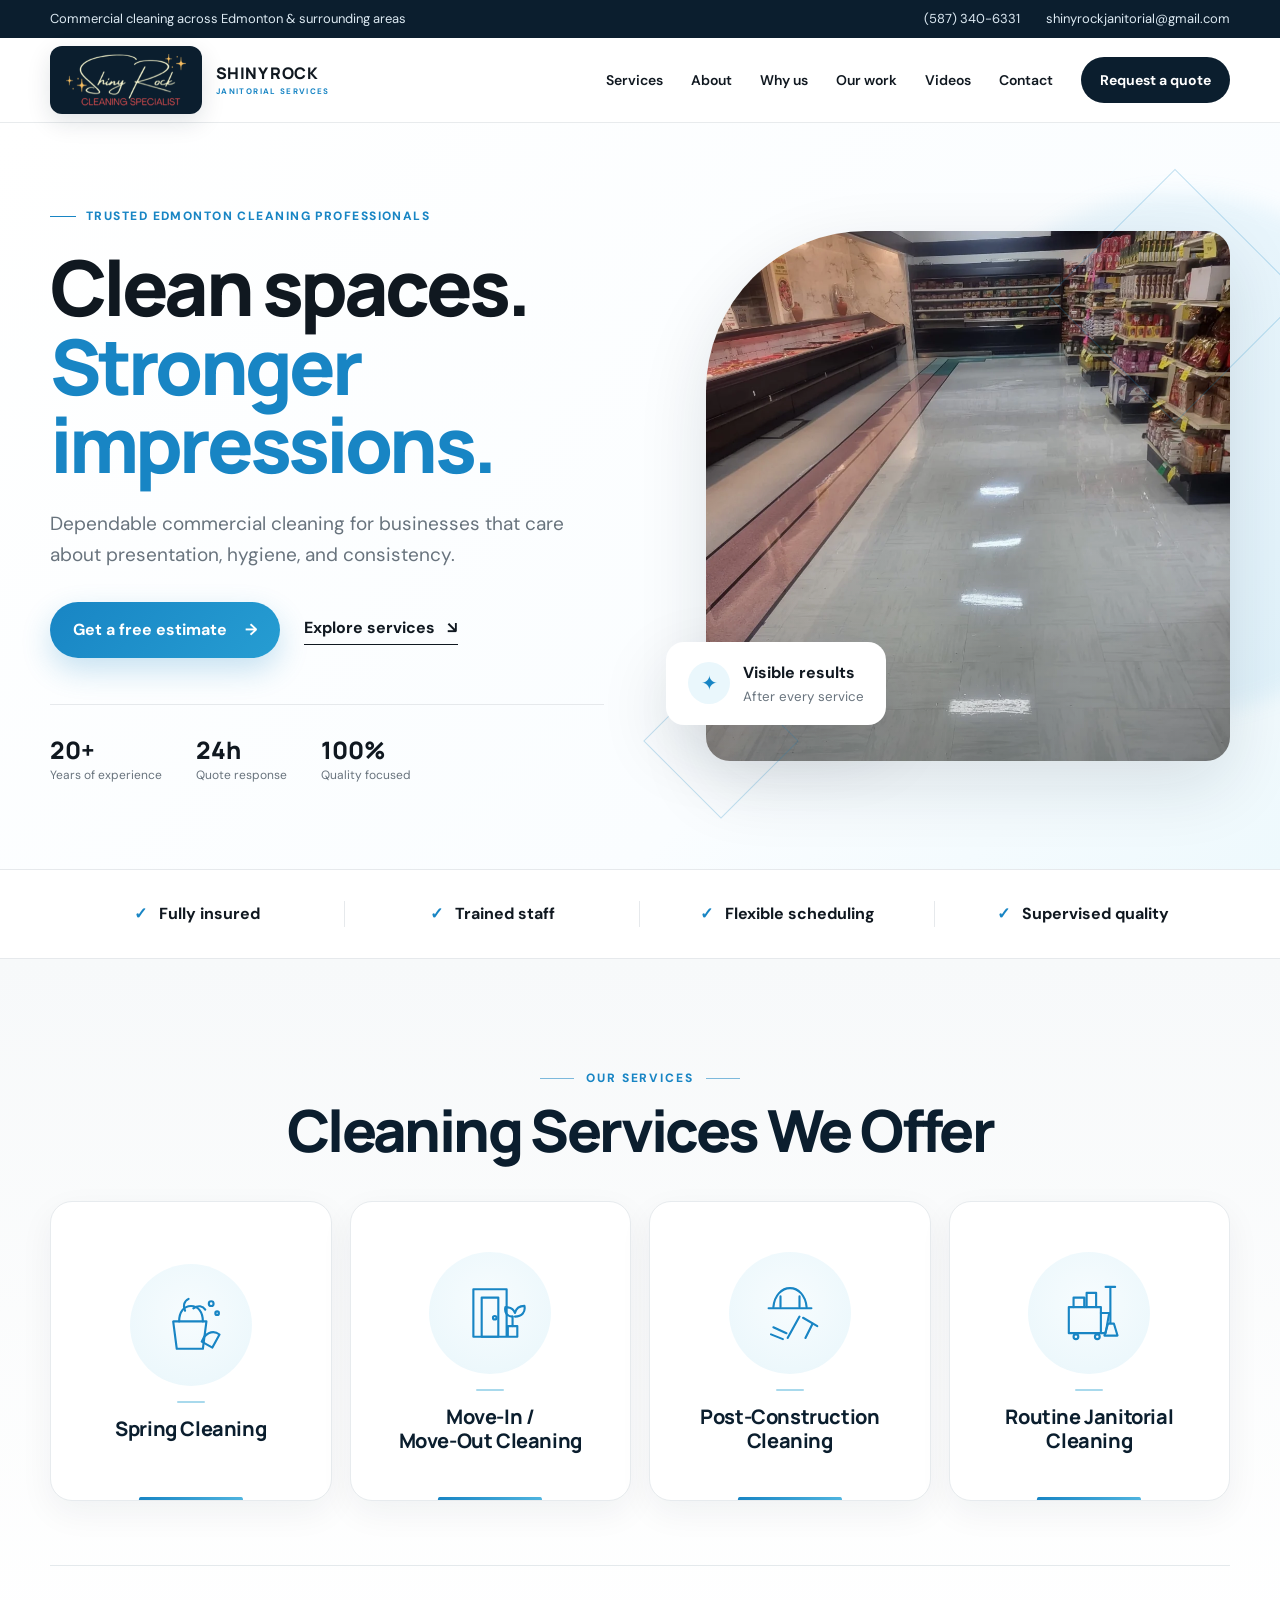
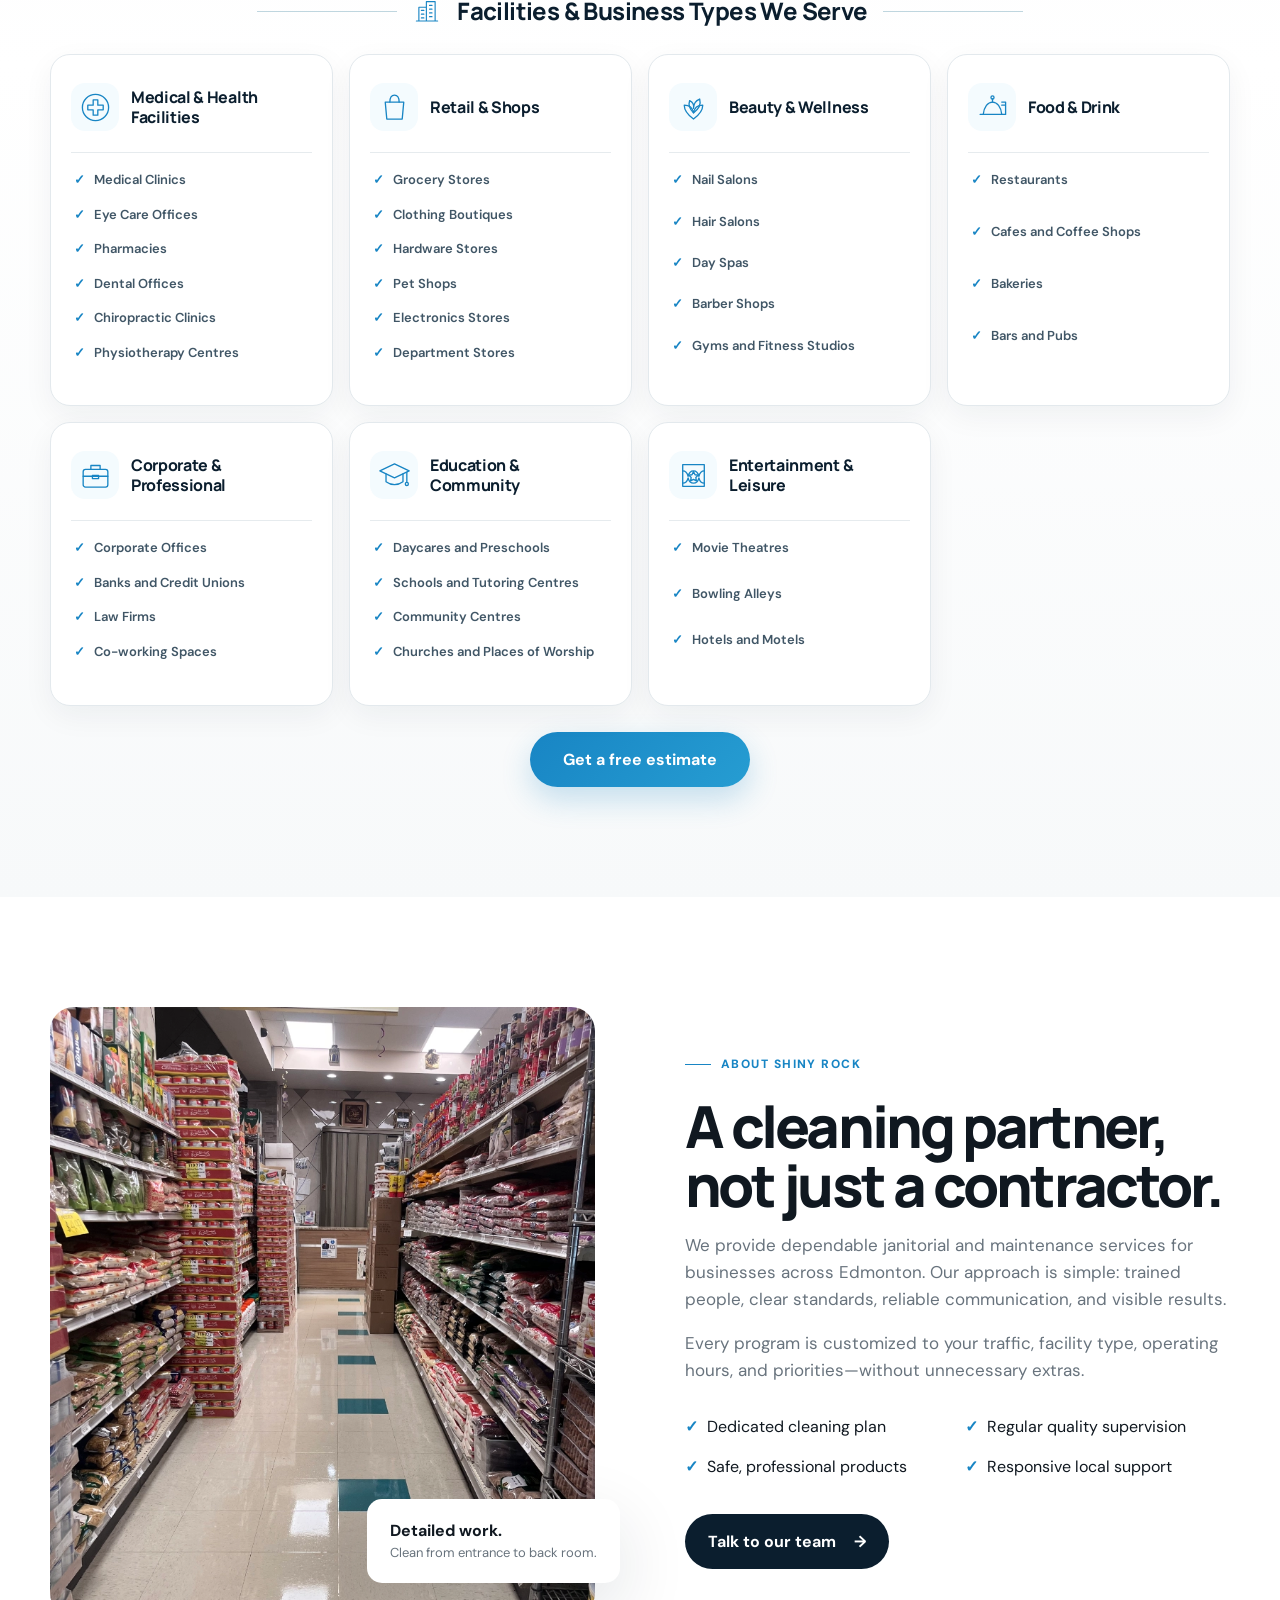
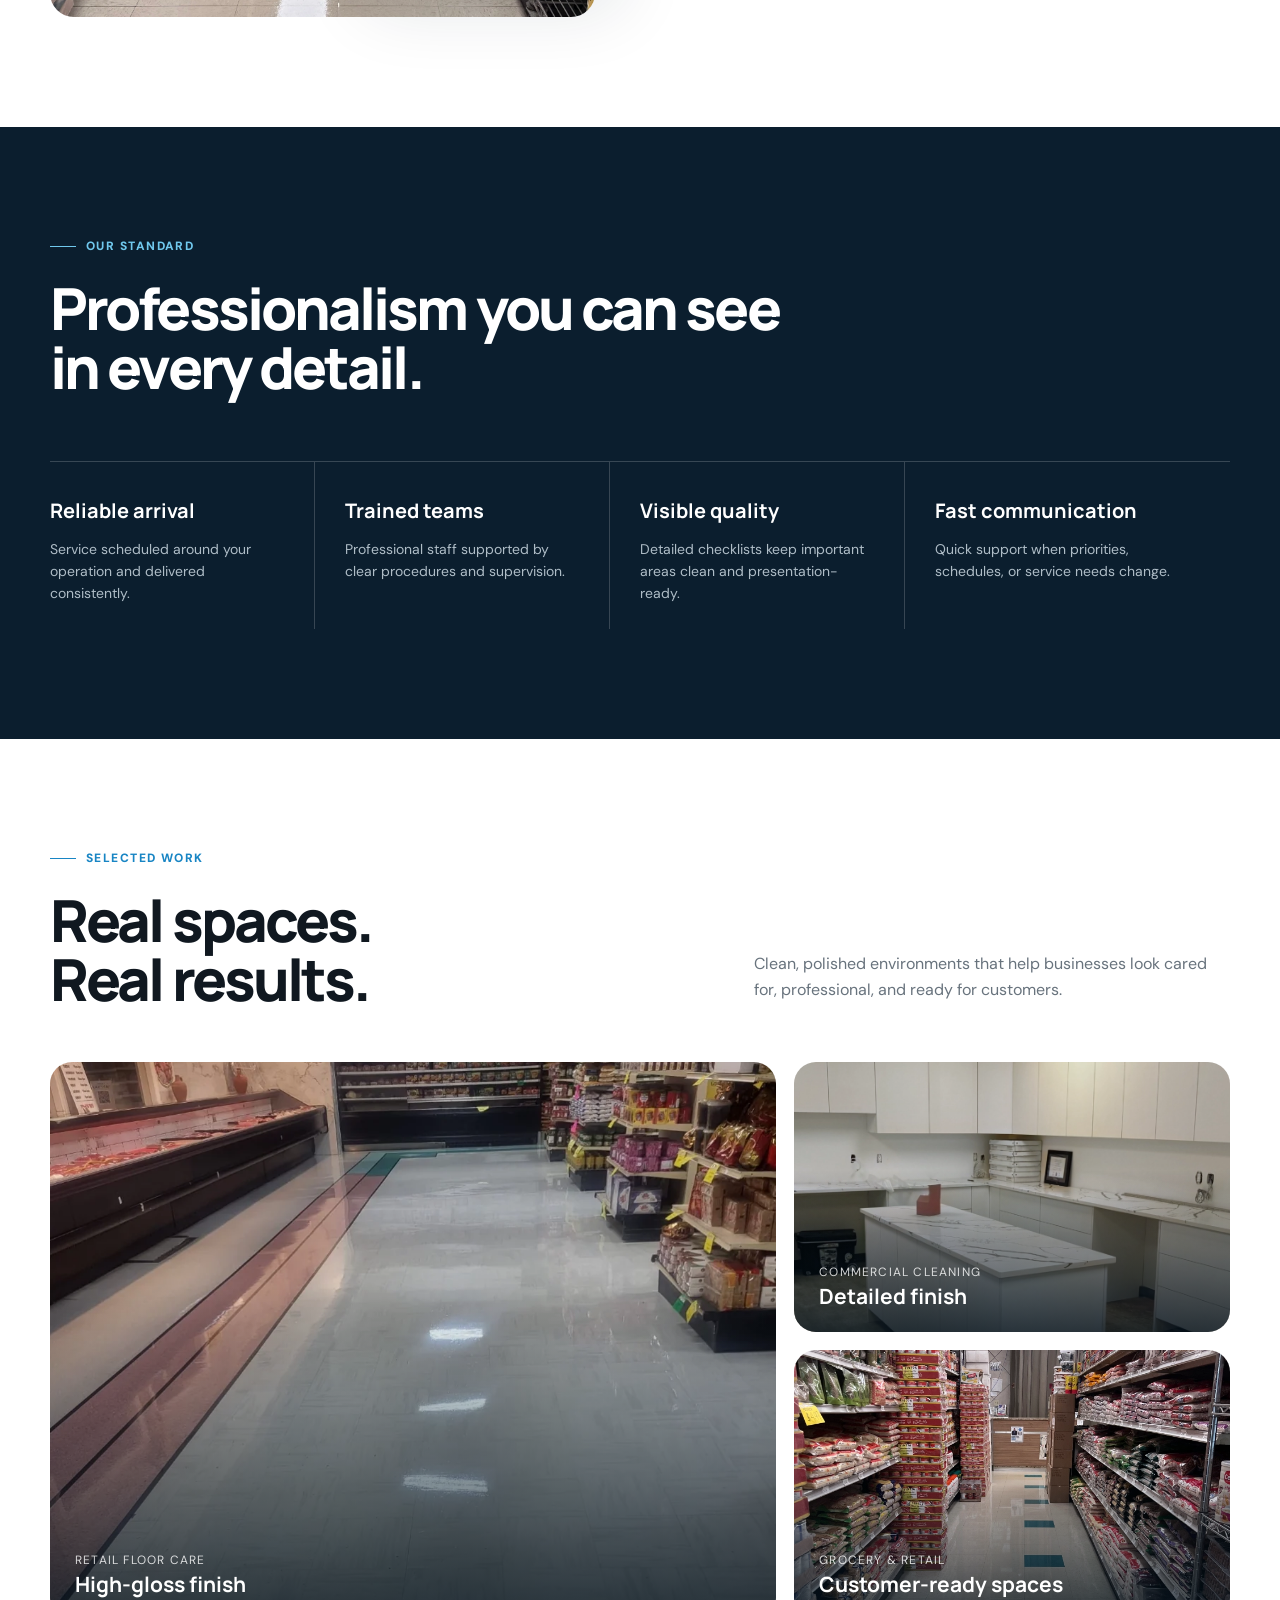
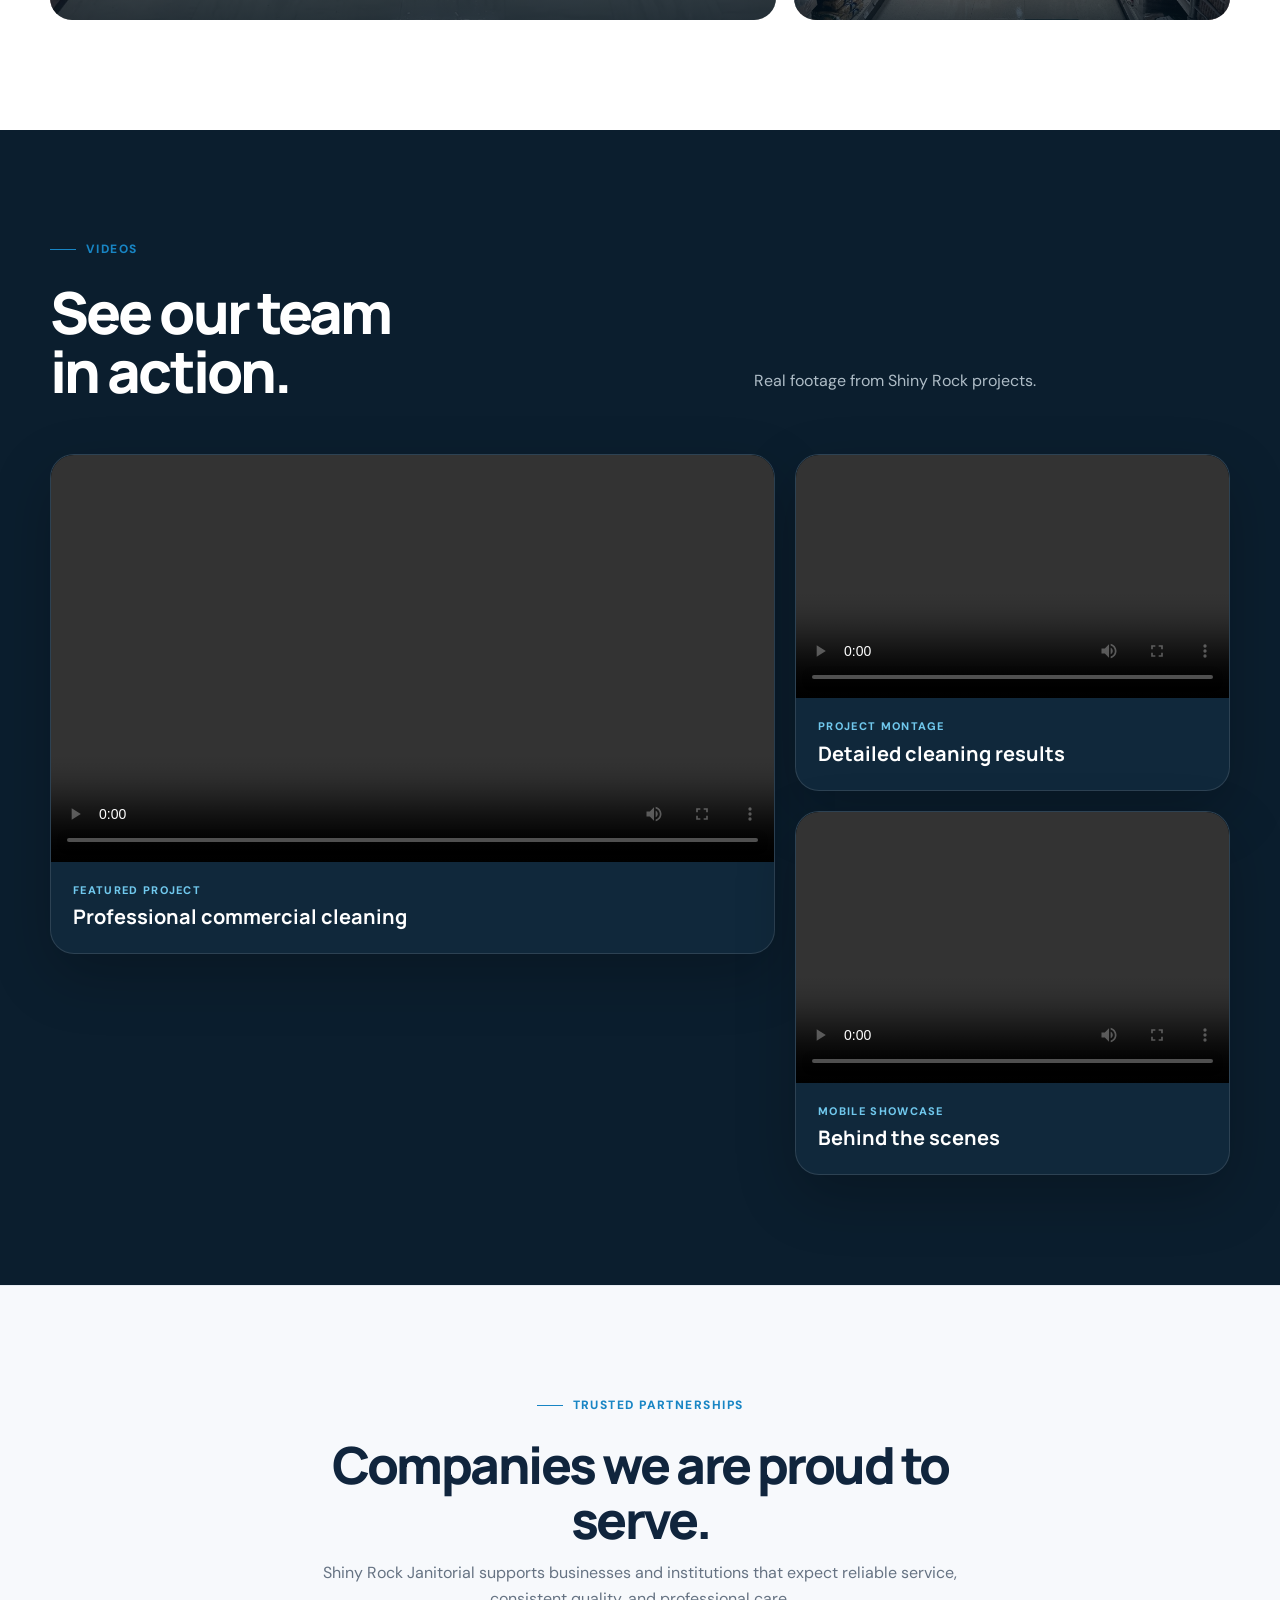
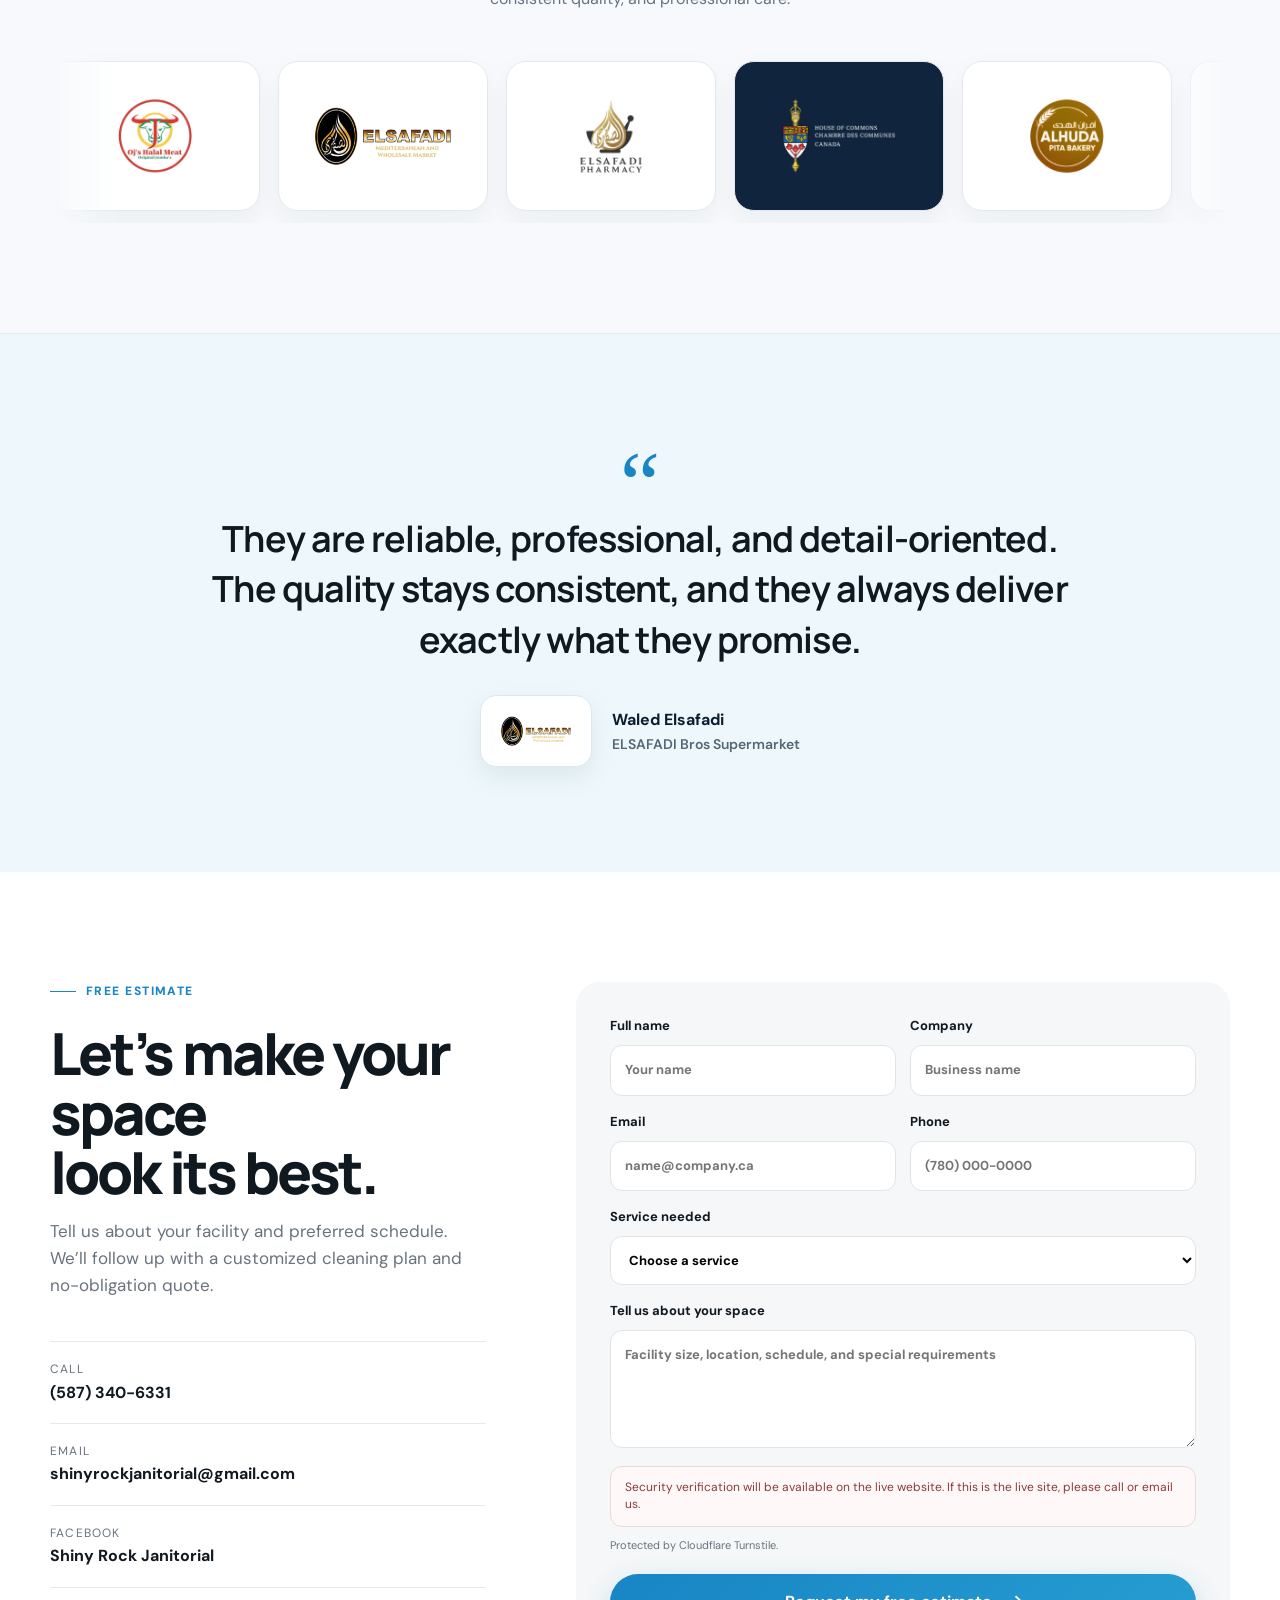
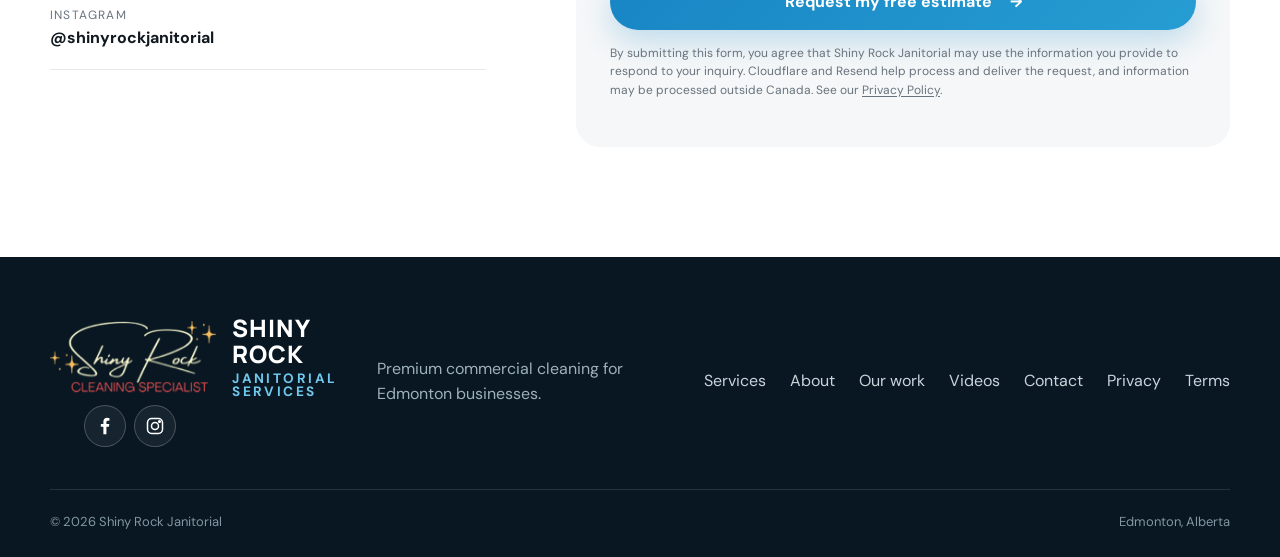
==== commit cb73595d: "Add files via upload" ====
--- a/index.html
+++ b/index.html
@@ -240,13 +240,13 @@
 </section>
 <section class="section contact" id="contact">
 <div class="shell contact__grid">
-<div class="contact__copy reveal"><p class="kicker"><span></span> Free estimate</p><h2>Let’s make your space<br/>look its best.</h2><p>Tell us about your facility and preferred schedule. We’ll follow up with a customized cleaning plan and no-obligation quote.</p><div class="contact__details"><a href="tel:+15873406331"><span>Call</span><b>(587) 340-6331</b></a><a href="mailto:shinyrockjanitorial@gmail.com"><span>Email</span><b>shinyrockjanitorial@gmail.com</b></a></div></div>
+<div class="contact__copy reveal"><p class="kicker"><span></span> Free estimate</p><h2>Let’s make your space<br/>look its best.</h2><p>Tell us about your facility and preferred schedule. We’ll follow up with a customized cleaning plan and no-obligation quote.</p><div class="contact__details"><a href="tel:+15873406331"><span>Call</span><b>(587) 340-6331</b></a><a href="mailto:shinyrockjanitorial@gmail.com"><span>Email</span><b>shinyrockjanitorial@gmail.com</b></a><a href="https://www.facebook.com/share/197cqFo65J/?mibextid=wwXIfr" target="_blank" rel="noopener noreferrer"><span>Facebook</span><b>Shiny Rock Janitorial</b></a><a href="https://www.instagram.com/shinyrockjanitorial?igsh=djc3Y29yaWduNXF3" target="_blank" rel="noopener noreferrer"><span>Instagram</span><b>@shinyrockjanitorial</b></a></div></div>
 <form action="/api/quote" class="quote-form reveal" id="quoteForm" method="post"><input aria-hidden="true" autocomplete="off" class="hp-field" name="website" tabindex="-1" type="text"/><input id="formStartedAt" name="form_started_at" type="hidden" value=""/><div class="field-row"><label>Full name<input name="name" placeholder="Your name" required=""/></label><label>Company<input name="company" placeholder="Business name"/></label></div><div class="field-row"><label>Email<input name="email" placeholder="name@company.ca" required="" type="email"/></label><label>Phone<input name="phone" placeholder="(780) 000-0000" required="" type="tel"/></label></div><label>Service needed<select name="service" required=""><option value="">Choose a service</option><option value="Spring Cleaning">Spring Cleaning</option><option value="Move-In / Move-Out Cleaning">Move-In / Move-Out Cleaning</option><option value="Post-Construction Cleaning">Post-Construction Cleaning</option><option value="Routine Janitorial Cleaning">Routine Janitorial Cleaning</option><option value="Medical Clinics">Medical Clinics</option><option value="Eye Care Offices">Eye Care Offices</option><option value="Pharmacies">Pharmacies</option><option value="Dental Offices">Dental Offices</option><option value="Chiropractic Clinics">Chiropractic Clinics</option><option value="Physiotherapy Centres">Physiotherapy Centres</option><option value="Grocery Stores">Grocery Stores</option><option value="Clothing Boutiques">Clothing Boutiques</option><option value="Hardware Stores">Hardware Stores</option><option value="Pet Shops">Pet Shops</option><option value="Electronics Stores">Electronics Stores</option><option value="Department Stores">Department Stores</option><option value="Nail Salons">Nail Salons</option><option value="Hair Salons">Hair Salons</option><option value="Day Spas">Day Spas</option><option value="Barber Shops">Barber Shops</option><option value="Gyms and Fitness Studios">Gyms and Fitness Studios</option><option value="Restaurants">Restaurants</option><option value="Cafes and Coffee Shops">Cafes and Coffee Shops</option><option value="Bakeries">Bakeries</option><option value="Bars and Pubs">Bars and Pubs</option><option value="Corporate Offices">Corporate Offices</option><option value="Banks and Credit Unions">Banks and Credit Unions</option><option value="Law Firms">Law Firms</option><option value="Co-working Spaces">Co-working Spaces</option><option value="Daycares and Preschools">Daycares and Preschools</option><option value="Schools and Tutoring Centres">Schools and Tutoring Centres</option><option value="Community Centres">Community Centres</option><option value="Churches and Places of Worship">Churches and Places of Worship</option><option value="Movie Theatres">Movie Theatres</option><option value="Bowling Alleys">Bowling Alleys</option><option value="Hotels and Motels">Hotels and Motels</option></select></label><label>Tell us about your space<textarea name="message" placeholder="Facility size, location, schedule, and special requirements"></textarea></label><div class="turnstile-wrap"><div id="turnstileWidget" class="turnstile-widget" aria-label="Security verification"></div><p class="turnstile-note">Protected by Cloudflare Turnstile.</p></div><button class="button button--blue" type="submit">Request my free estimate <span>→</span></button><p class="form-privacy">By submitting this form, you agree that Shiny Rock Janitorial may use the information you provide to respond to your inquiry. Cloudflare and Resend help process and deliver the request, and information may be processed outside Canada. See our <a href="privacy.html">Privacy Policy</a>.</p><p class="form-status" role="status"></p></form>
 </div>
 </section>
 </main>
-<footer><div class="shell footer__grid"><a class="brand brand--footer brand--original" href="index.html"><span class="brand__logo-wrap"><img alt="Shiny Rock Cleaning Specialist" src="assets/images/shiny-rock-original-logo.png"/></span><span class="brand__company"><b>SHINY ROCK</b><small>JANITORIAL SERVICES</small></span></a><p>Premium commercial cleaning for Edmonton businesses.</p><div class="footer__links"><a href="#services">Services</a><a href="#about">About</a><a href="#work">Our work</a><a href="#videos">Videos</a><a href="#contact">Contact</a><a href="privacy.html">Privacy</a><a href="terms.html">Terms</a></div></div><div class="shell footer__bottom"><span>© 2026 Shiny Rock Janitorial</span><span>Edmonton, Alberta</span></div></footer>
+<footer><div class="shell footer__grid"><div class="footer__brand-socials"><a class="brand brand--footer brand--original" href="index.html"><span class="brand__logo-wrap"><img alt="Shiny Rock Cleaning Specialist" src="assets/images/shiny-rock-original-logo.png"/></span><span class="brand__company"><b>SHINY ROCK</b><small>JANITORIAL SERVICES</small></span></a><div class="footer__socials" aria-label="Shiny Rock social media"><a class="footer__social-link" href="https://www.facebook.com/share/197cqFo65J/?mibextid=wwXIfr" target="_blank" rel="noopener noreferrer" aria-label="Shiny Rock Janitorial on Facebook" title="Facebook"><svg aria-hidden="true" viewBox="0 0 24 24"><path d="M13.7 22v-9h3l.45-3.5H13.7V7.27c0-1.01.28-1.7 1.74-1.7h1.86V2.44A25 25 0 0 0 14.58 2C11.9 2 10.06 3.64 10.06 6.65V9.5H7v3.5h3.06v9h3.64Z"/></svg></a><a class="footer__social-link" href="https://www.instagram.com/shinyrockjanitorial?igsh=djc3Y29yaWduNXF3" target="_blank" rel="noopener noreferrer" aria-label="Shiny Rock Janitorial on Instagram" title="Instagram"><svg aria-hidden="true" viewBox="0 0 24 24"><rect x="3" y="3" width="18" height="18" rx="5" ry="5"></rect><circle cx="12" cy="12" r="4.2"></circle><circle cx="17.4" cy="6.6" r="1"></circle></svg></a></div></div><p>Premium commercial cleaning for Edmonton businesses.</p><div class="footer__links"><a href="#services">Services</a><a href="#about">About</a><a href="#work">Our work</a><a href="#videos">Videos</a><a href="#contact">Contact</a><a href="privacy.html">Privacy</a><a href="terms.html">Terms</a></div></div><div class="shell footer__bottom"><span>© 2026 Shiny Rock Janitorial</span><span>Edmonton, Alberta</span></div></footer>
 <script defer src="https://challenges.cloudflare.com/turnstile/v0/api.js?render=explicit"></script>
-<script src="assets/js/app-v15-20260815.js"></script>
+<script src="assets/js/app-v16-20260815.js"></script>
 </body>
 </html>
--- a/assets/css/style-v15-20260815.css
+++ b/assets/css/style-v15-20260815.css
@@ -316,3 +316,20 @@
   .mobile-drawer__logo img{width:108px!important;height:43px!important;max-width:108px!important}
   .mobile-drawer>a{min-height:56px!important;font-size:15.5px!important;column-gap:12px!important}
 }
+/* Footer social buttons: official Facebook and Instagram links beside the footer logo */
+.footer__brand-socials{display:flex;align-items:center;gap:12px;min-width:0}
+.footer__socials{display:flex;flex-direction:column;align-items:center;justify-content:center;gap:8px;flex:0 0 auto}
+.footer__social-link{width:42px;height:42px;border:1px solid rgba(255,255,255,.22);border-radius:50%;display:grid;place-items:center;color:#fff;background:rgba(255,255,255,.06);transition:transform .2s ease,background .2s ease,border-color .2s ease}
+.footer__social-link:hover{transform:translateY(-2px);background:var(--blue);border-color:var(--blue)}
+.footer__social-link:focus-visible{outline:2px solid #70c8ed;outline-offset:3px}
+.footer__social-link svg{display:block;width:20px;height:20px}
+.footer__social-link:first-child svg{fill:currentColor;stroke:none}
+.footer__social-link:last-child svg{fill:none;stroke:currentColor;stroke-width:1.8}
+@media(max-width:900px){.footer__brand-socials{justify-content:flex-start;flex-wrap:nowrap}.footer__socials{margin-left:2px}}
+@media(max-width:600px){.footer__brand-socials{gap:10px}.footer__social-link{width:38px;height:38px}}
+
+/* Desktop only: place the footer social buttons below the original logo artwork. */
+@media (min-width:901px){
+  .footer__brand-socials{position:relative;display:block;padding-bottom:48px}
+  .footer__socials{position:absolute;left:80px;bottom:0;flex-direction:row;align-items:center;justify-content:center;gap:8px;transform:translateX(-50%)}
+}
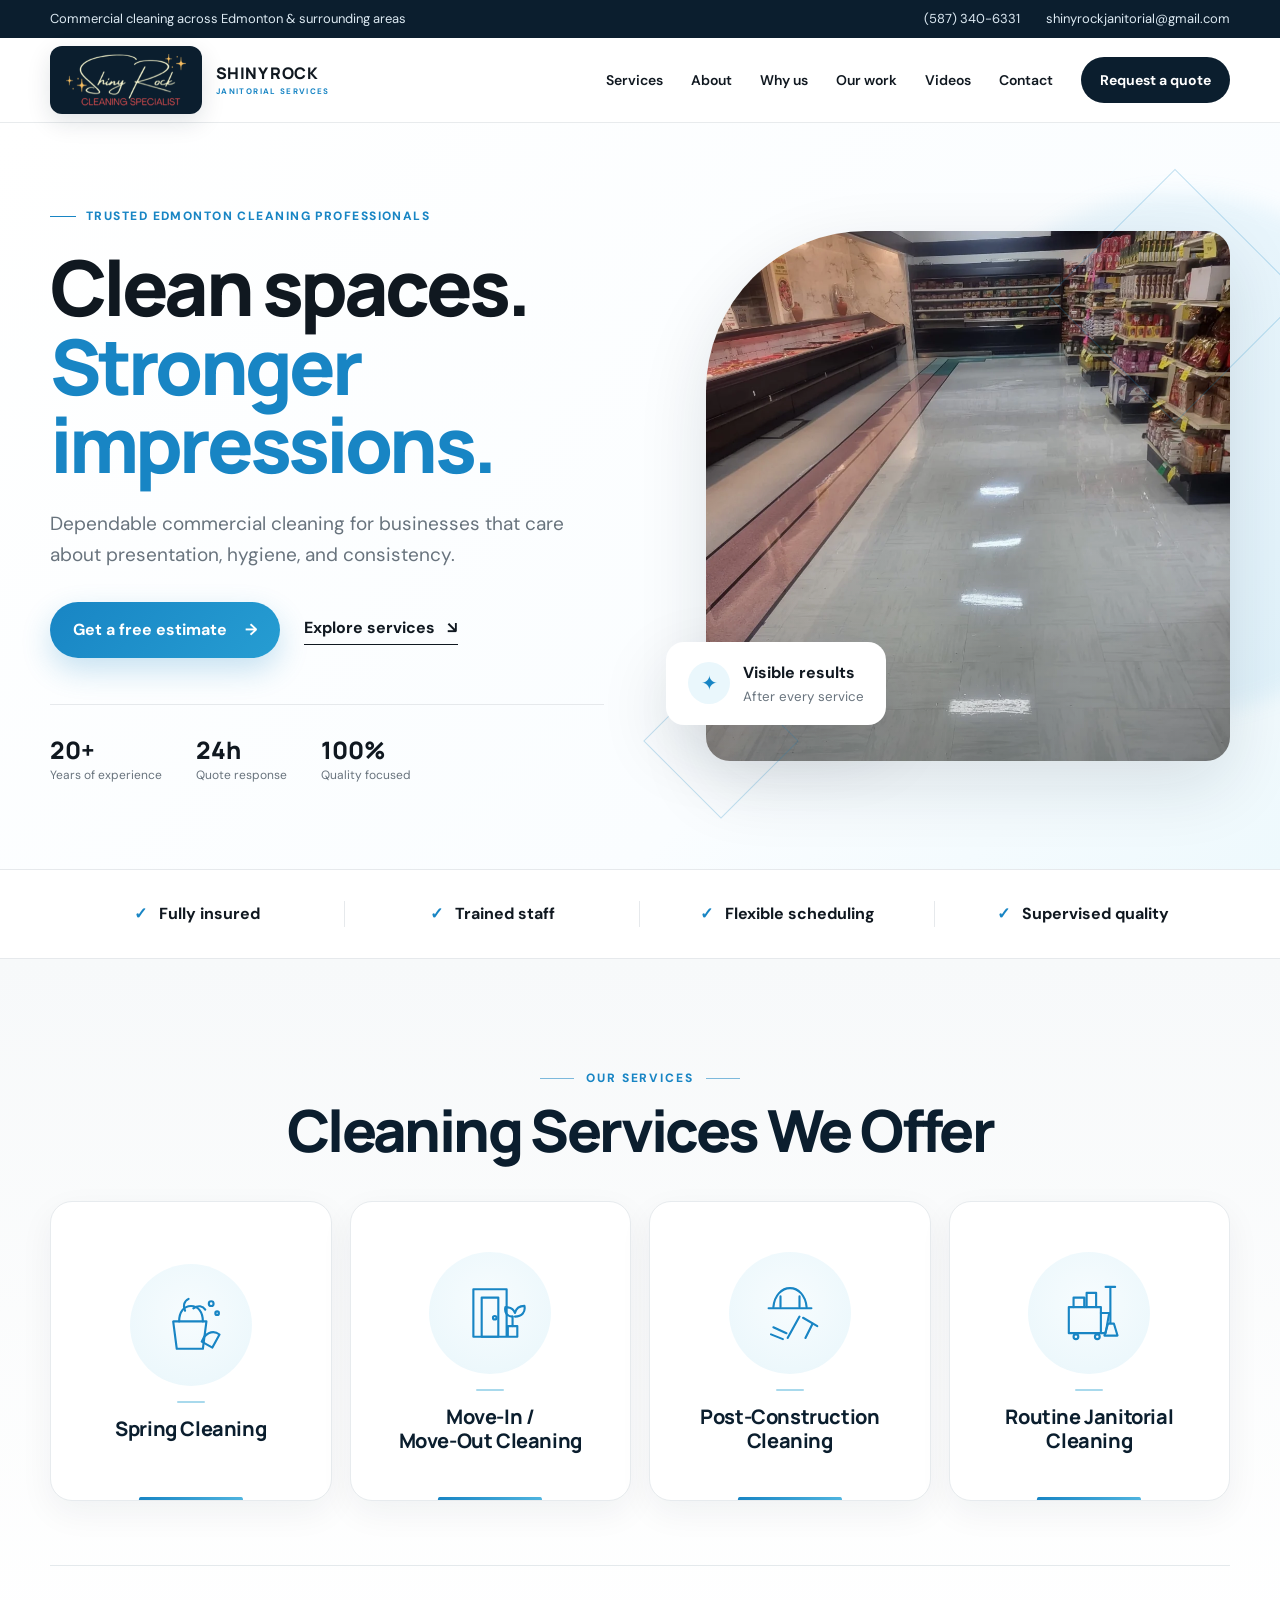
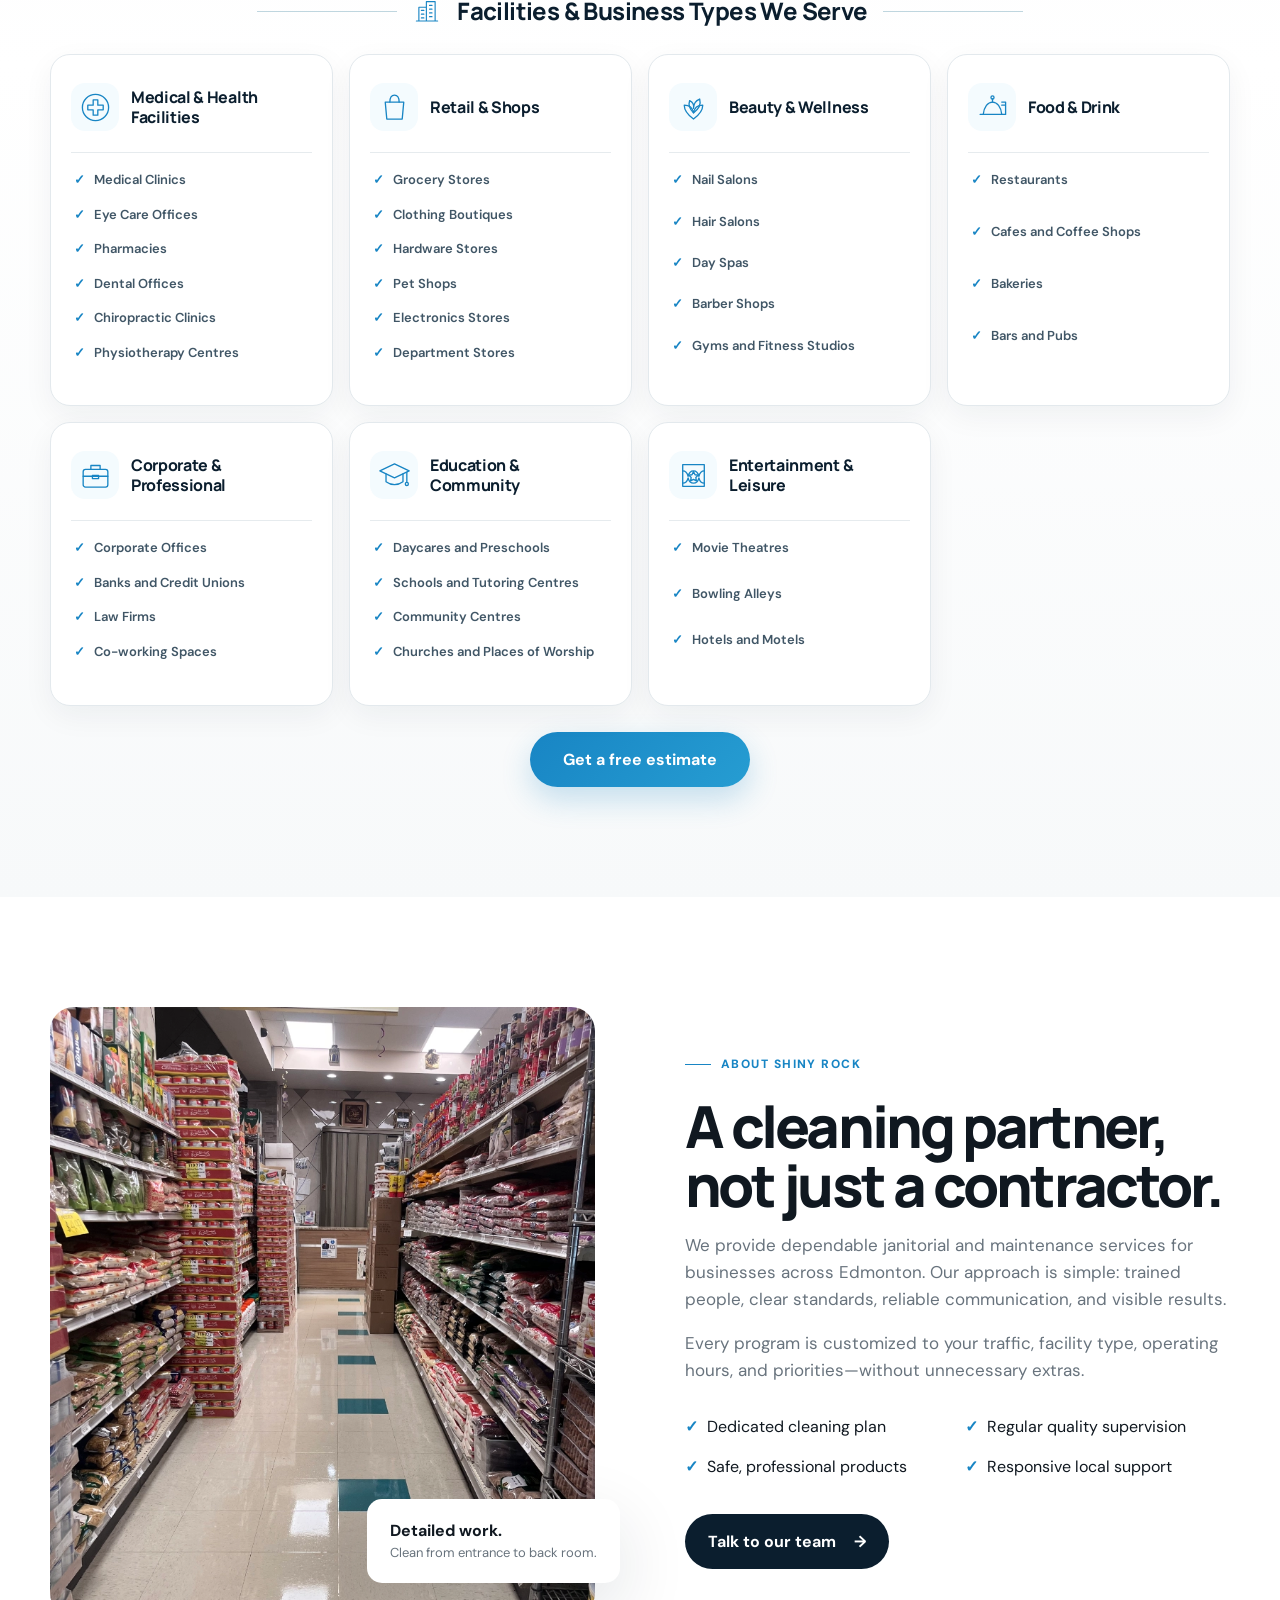
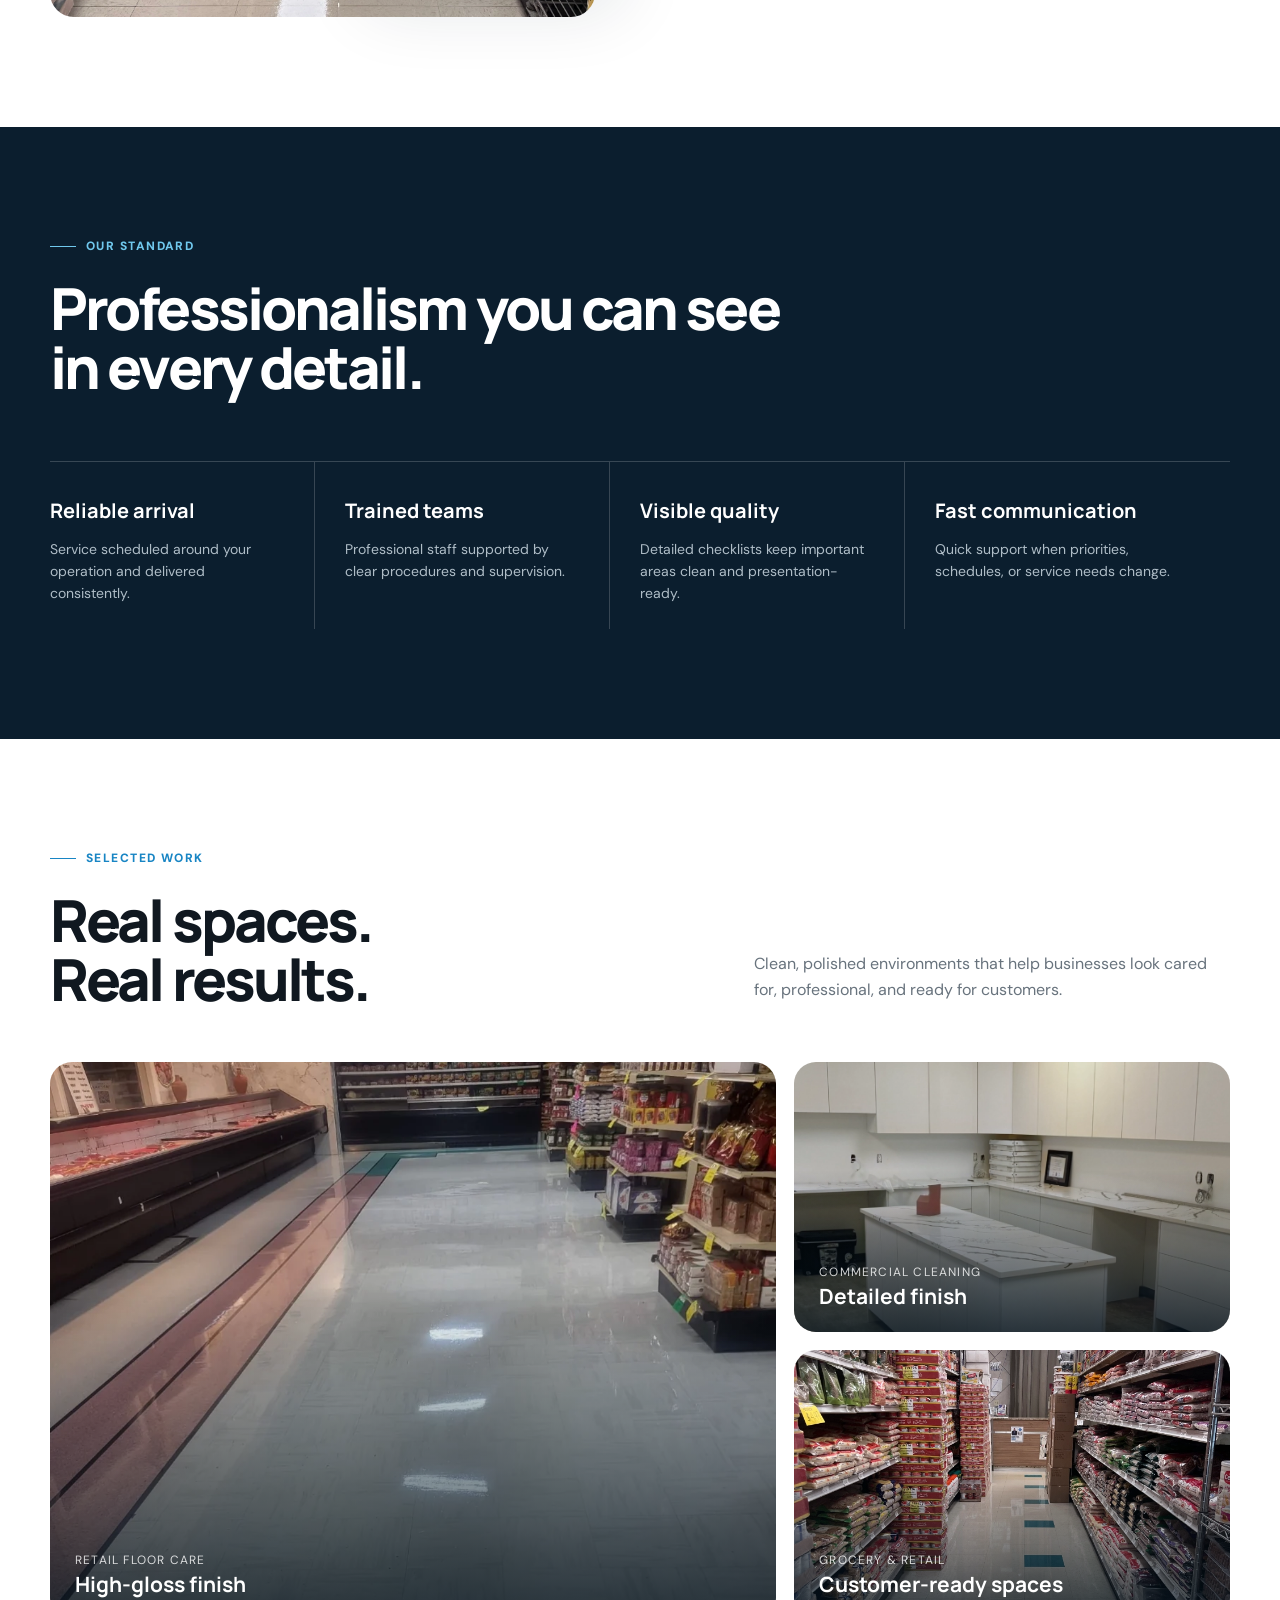
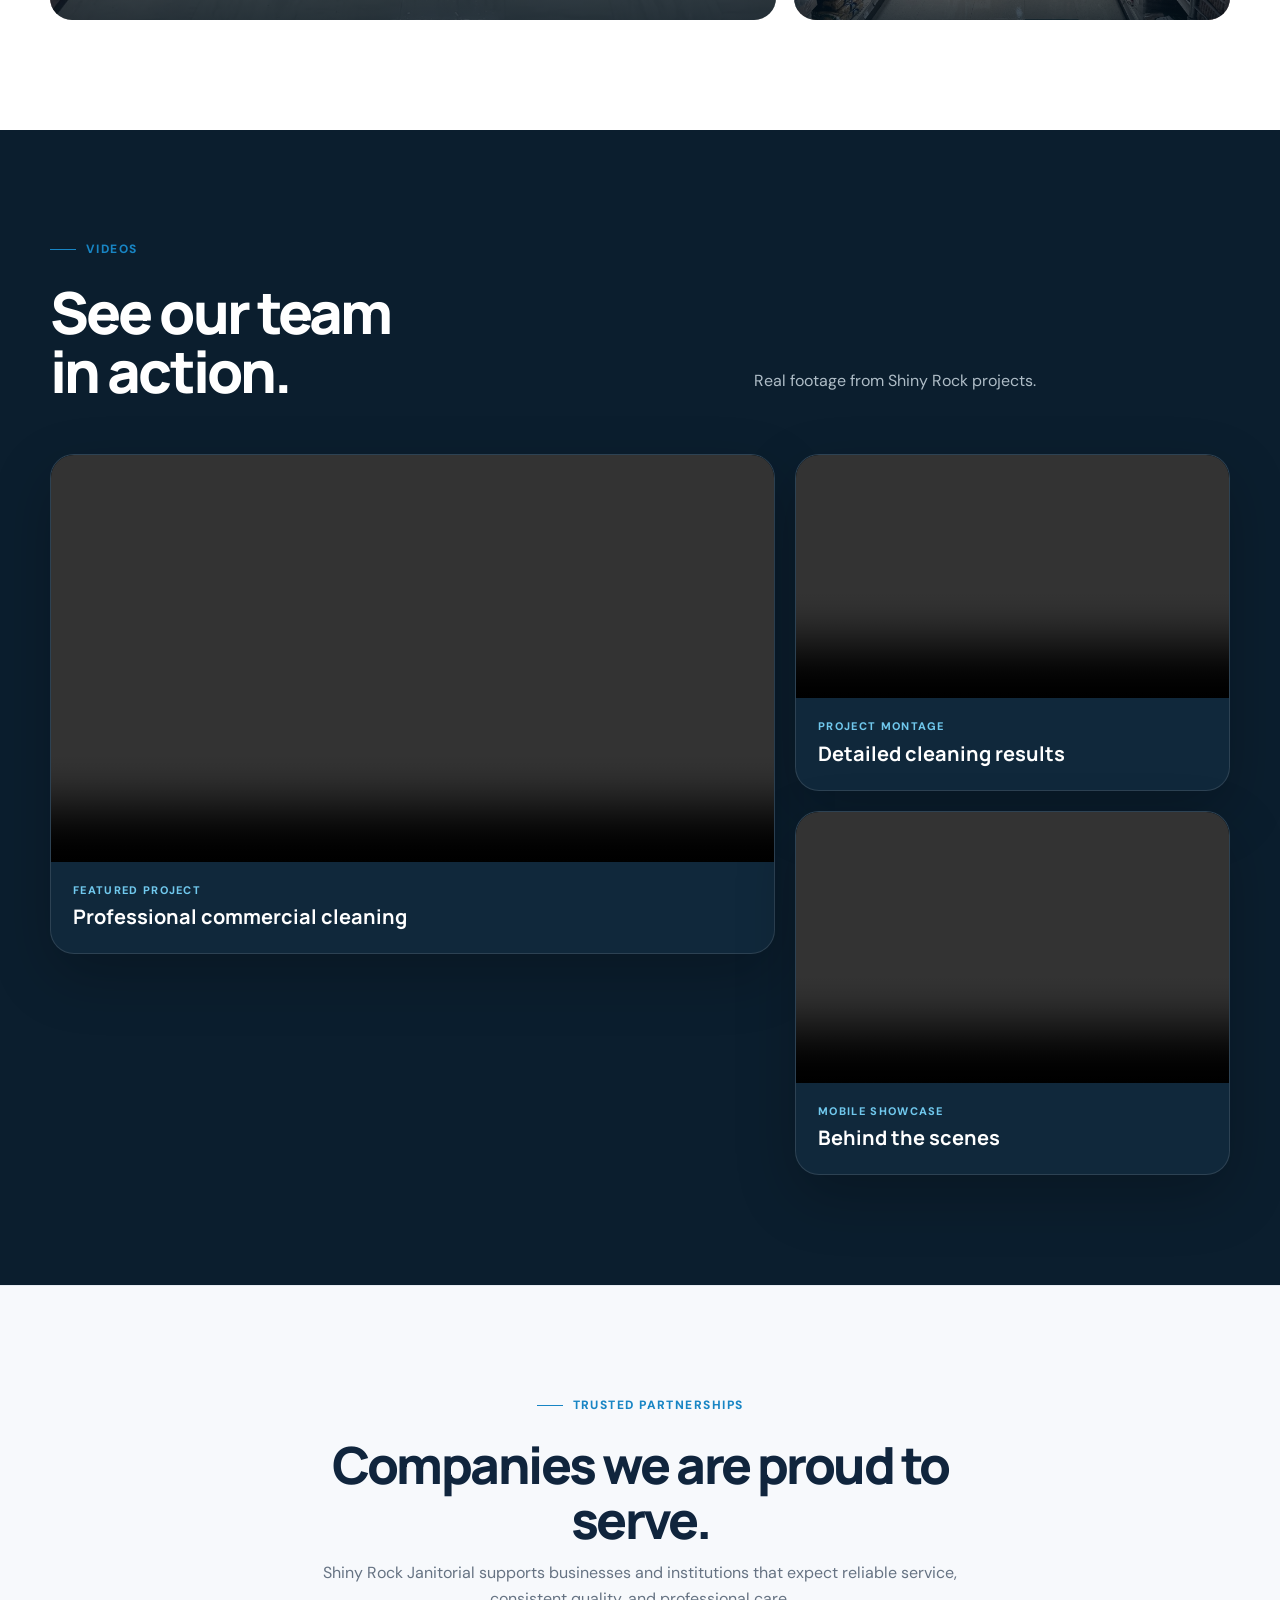
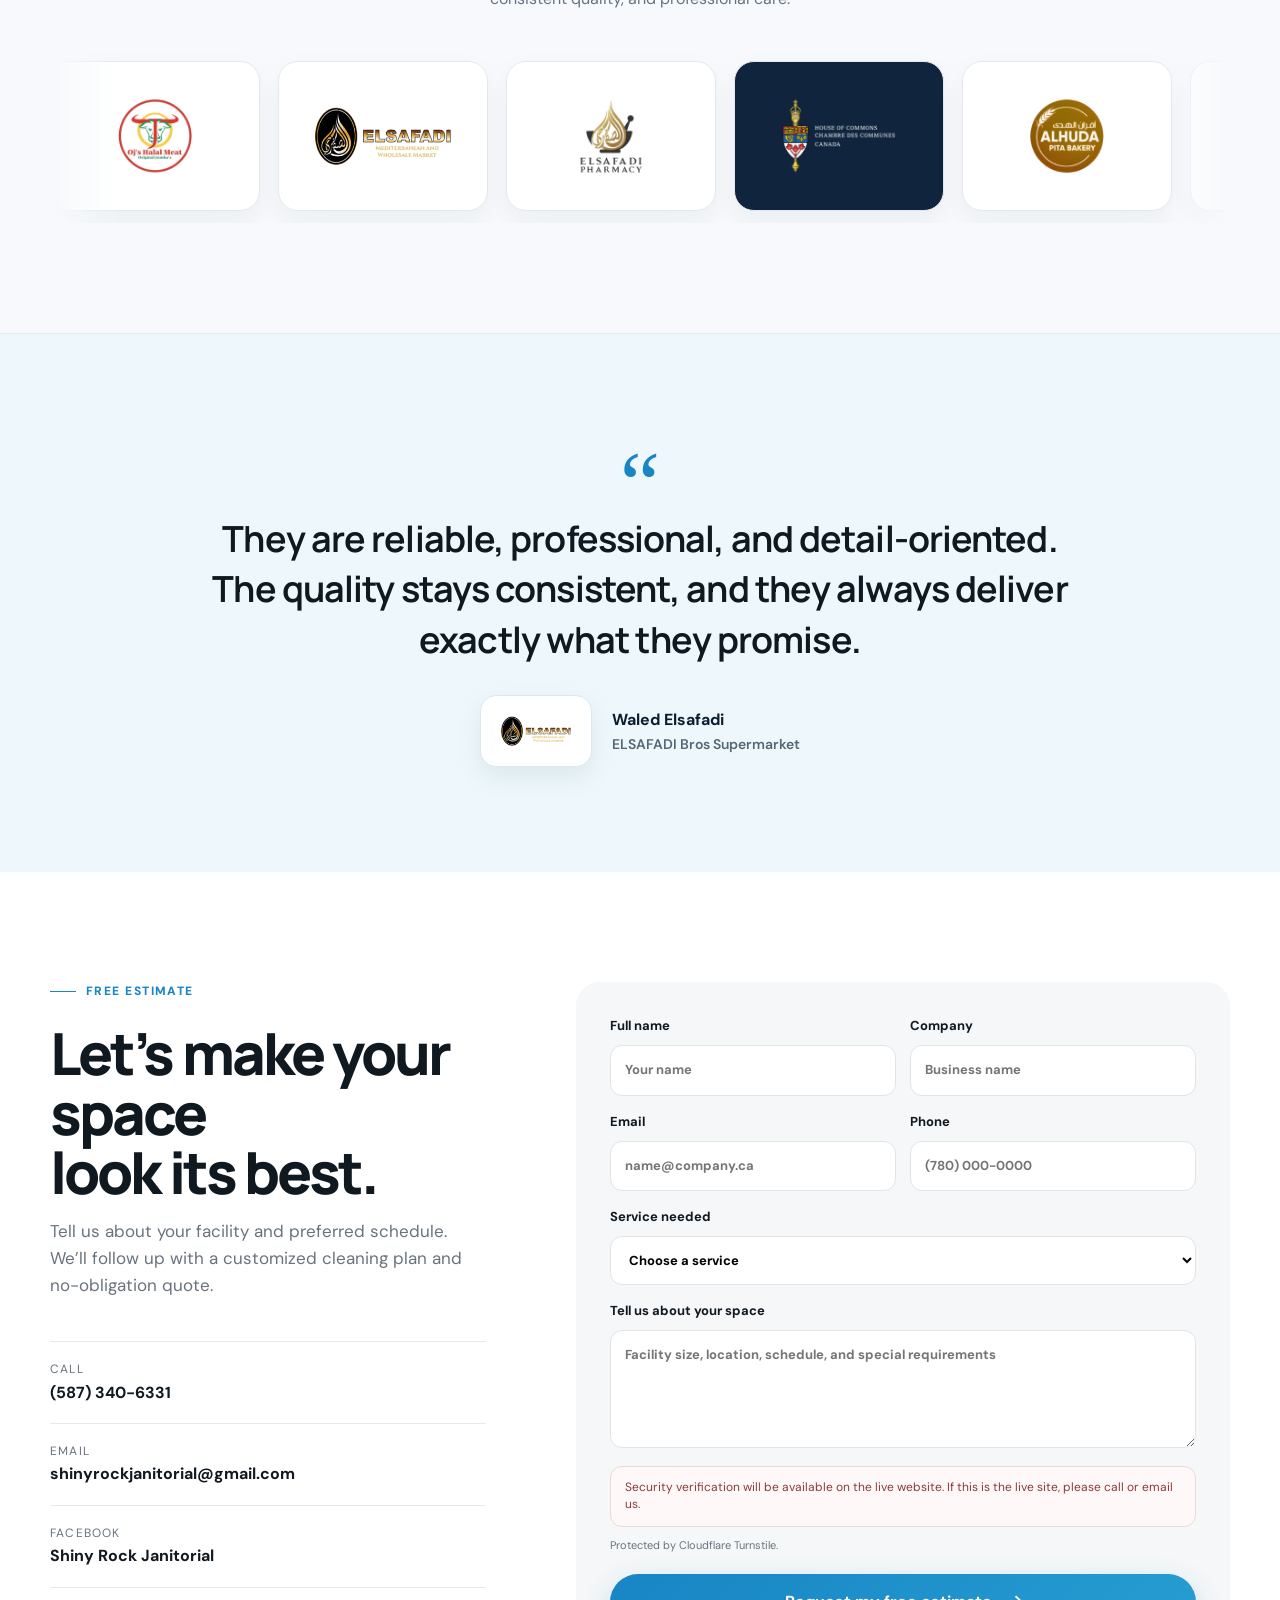
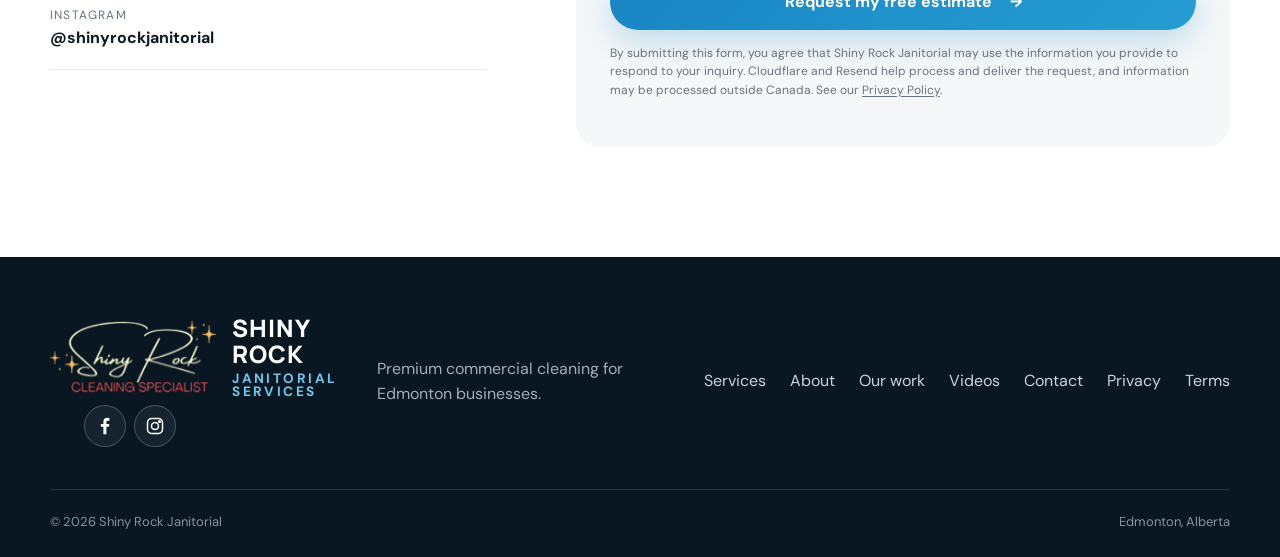
==== commit c2a11b8f: "Add files via upload" ====
--- a/index.html
+++ b/index.html
@@ -14,6 +14,18 @@
 /* Fail-safe: mobile drawer can never leak onto desktop even if an old stylesheet is cached. */
 #mobileDrawer[hidden]{display:none!important}
 @media (min-width:901px){#mobileDrawer,.mobile-drawer-trigger{display:none!important}}
+</style>
+<style id="footer-social-safety">
+/* Fail-safe: keep footer social buttons correctly sized even if an older CSS asset is cached. */
+.footer__brand-socials{display:flex;align-items:center;gap:12px;min-width:0}
+.footer__socials{display:flex;flex-direction:column;align-items:center;justify-content:center;gap:8px;flex:0 0 auto}
+.footer__social-link{width:42px!important;height:42px!important;min-width:42px!important;min-height:42px!important;max-width:42px!important;max-height:42px!important;border:1px solid rgba(255,255,255,.22);border-radius:50%;display:grid!important;place-items:center;color:#fff;background:rgba(255,255,255,.06);overflow:hidden}
+.footer__social-link svg{display:block!important;width:20px!important;height:20px!important;min-width:20px!important;min-height:20px!important;max-width:20px!important;max-height:20px!important}
+.footer__social-link:first-child svg{fill:currentColor!important;stroke:none!important}
+.footer__social-link:last-child svg{fill:none!important;stroke:currentColor!important;stroke-width:1.8!important}
+@media(max-width:900px){.footer__brand-socials{justify-content:flex-start;flex-wrap:nowrap}.footer__socials{margin-left:2px}}
+@media(max-width:600px){.footer__brand-socials{gap:10px}.footer__social-link{width:38px!important;height:38px!important;min-width:38px!important;min-height:38px!important;max-width:38px!important;max-height:38px!important}}
+@media(min-width:901px){.footer__brand-socials{position:relative;display:block;padding-bottom:48px}.footer__socials{position:absolute;left:80px;bottom:0;flex-direction:row;align-items:center;justify-content:center;gap:8px;transform:translateX(-50%)}}
 </style>
 <link href="assets/css/style-v15-20260815.css" rel="stylesheet"/>
 </head>
@@ -245,7 +257,7 @@
 </div>
 </section>
 </main>
-<footer><div class="shell footer__grid"><div class="footer__brand-socials"><a class="brand brand--footer brand--original" href="index.html"><span class="brand__logo-wrap"><img alt="Shiny Rock Cleaning Specialist" src="assets/images/shiny-rock-original-logo.png"/></span><span class="brand__company"><b>SHINY ROCK</b><small>JANITORIAL SERVICES</small></span></a><div class="footer__socials" aria-label="Shiny Rock social media"><a class="footer__social-link" href="https://www.facebook.com/share/197cqFo65J/?mibextid=wwXIfr" target="_blank" rel="noopener noreferrer" aria-label="Shiny Rock Janitorial on Facebook" title="Facebook"><svg aria-hidden="true" viewBox="0 0 24 24"><path d="M13.7 22v-9h3l.45-3.5H13.7V7.27c0-1.01.28-1.7 1.74-1.7h1.86V2.44A25 25 0 0 0 14.58 2C11.9 2 10.06 3.64 10.06 6.65V9.5H7v3.5h3.06v9h3.64Z"/></svg></a><a class="footer__social-link" href="https://www.instagram.com/shinyrockjanitorial?igsh=djc3Y29yaWduNXF3" target="_blank" rel="noopener noreferrer" aria-label="Shiny Rock Janitorial on Instagram" title="Instagram"><svg aria-hidden="true" viewBox="0 0 24 24"><rect x="3" y="3" width="18" height="18" rx="5" ry="5"></rect><circle cx="12" cy="12" r="4.2"></circle><circle cx="17.4" cy="6.6" r="1"></circle></svg></a></div></div><p>Premium commercial cleaning for Edmonton businesses.</p><div class="footer__links"><a href="#services">Services</a><a href="#about">About</a><a href="#work">Our work</a><a href="#videos">Videos</a><a href="#contact">Contact</a><a href="privacy.html">Privacy</a><a href="terms.html">Terms</a></div></div><div class="shell footer__bottom"><span>© 2026 Shiny Rock Janitorial</span><span>Edmonton, Alberta</span></div></footer>
+<footer><div class="shell footer__grid"><div class="footer__brand-socials"><a class="brand brand--footer brand--original" href="index.html"><span class="brand__logo-wrap"><img alt="Shiny Rock Cleaning Specialist" src="assets/images/shiny-rock-original-logo.png"/></span><span class="brand__company"><b>SHINY ROCK</b><small>JANITORIAL SERVICES</small></span></a><div class="footer__socials" aria-label="Shiny Rock social media"><a class="footer__social-link" href="https://www.facebook.com/share/197cqFo65J/?mibextid=wwXIfr" target="_blank" rel="noopener noreferrer" aria-label="Shiny Rock Janitorial on Facebook" title="Facebook"><svg aria-hidden="true" width="20" height="20" viewBox="0 0 24 24"><path d="M13.7 22v-9h3l.45-3.5H13.7V7.27c0-1.01.28-1.7 1.74-1.7h1.86V2.44A25 25 0 0 0 14.58 2C11.9 2 10.06 3.64 10.06 6.65V9.5H7v3.5h3.06v9h3.64Z"/></svg></a><a class="footer__social-link" href="https://www.instagram.com/shinyrockjanitorial?igsh=djc3Y29yaWduNXF3" target="_blank" rel="noopener noreferrer" aria-label="Shiny Rock Janitorial on Instagram" title="Instagram"><svg aria-hidden="true" width="20" height="20" viewBox="0 0 24 24"><rect x="3" y="3" width="18" height="18" rx="5" ry="5"></rect><circle cx="12" cy="12" r="4.2"></circle><circle cx="17.4" cy="6.6" r="1"></circle></svg></a></div></div><p>Premium commercial cleaning for Edmonton businesses.</p><div class="footer__links"><a href="#services">Services</a><a href="#about">About</a><a href="#work">Our work</a><a href="#videos">Videos</a><a href="#contact">Contact</a><a href="privacy.html">Privacy</a><a href="terms.html">Terms</a></div></div><div class="shell footer__bottom"><span>© 2026 Shiny Rock Janitorial</span><span>Edmonton, Alberta</span></div></footer>
 <script defer src="https://challenges.cloudflare.com/turnstile/v0/api.js?render=explicit"></script>
 <script src="assets/js/app-v16-20260815.js"></script>
 </body>
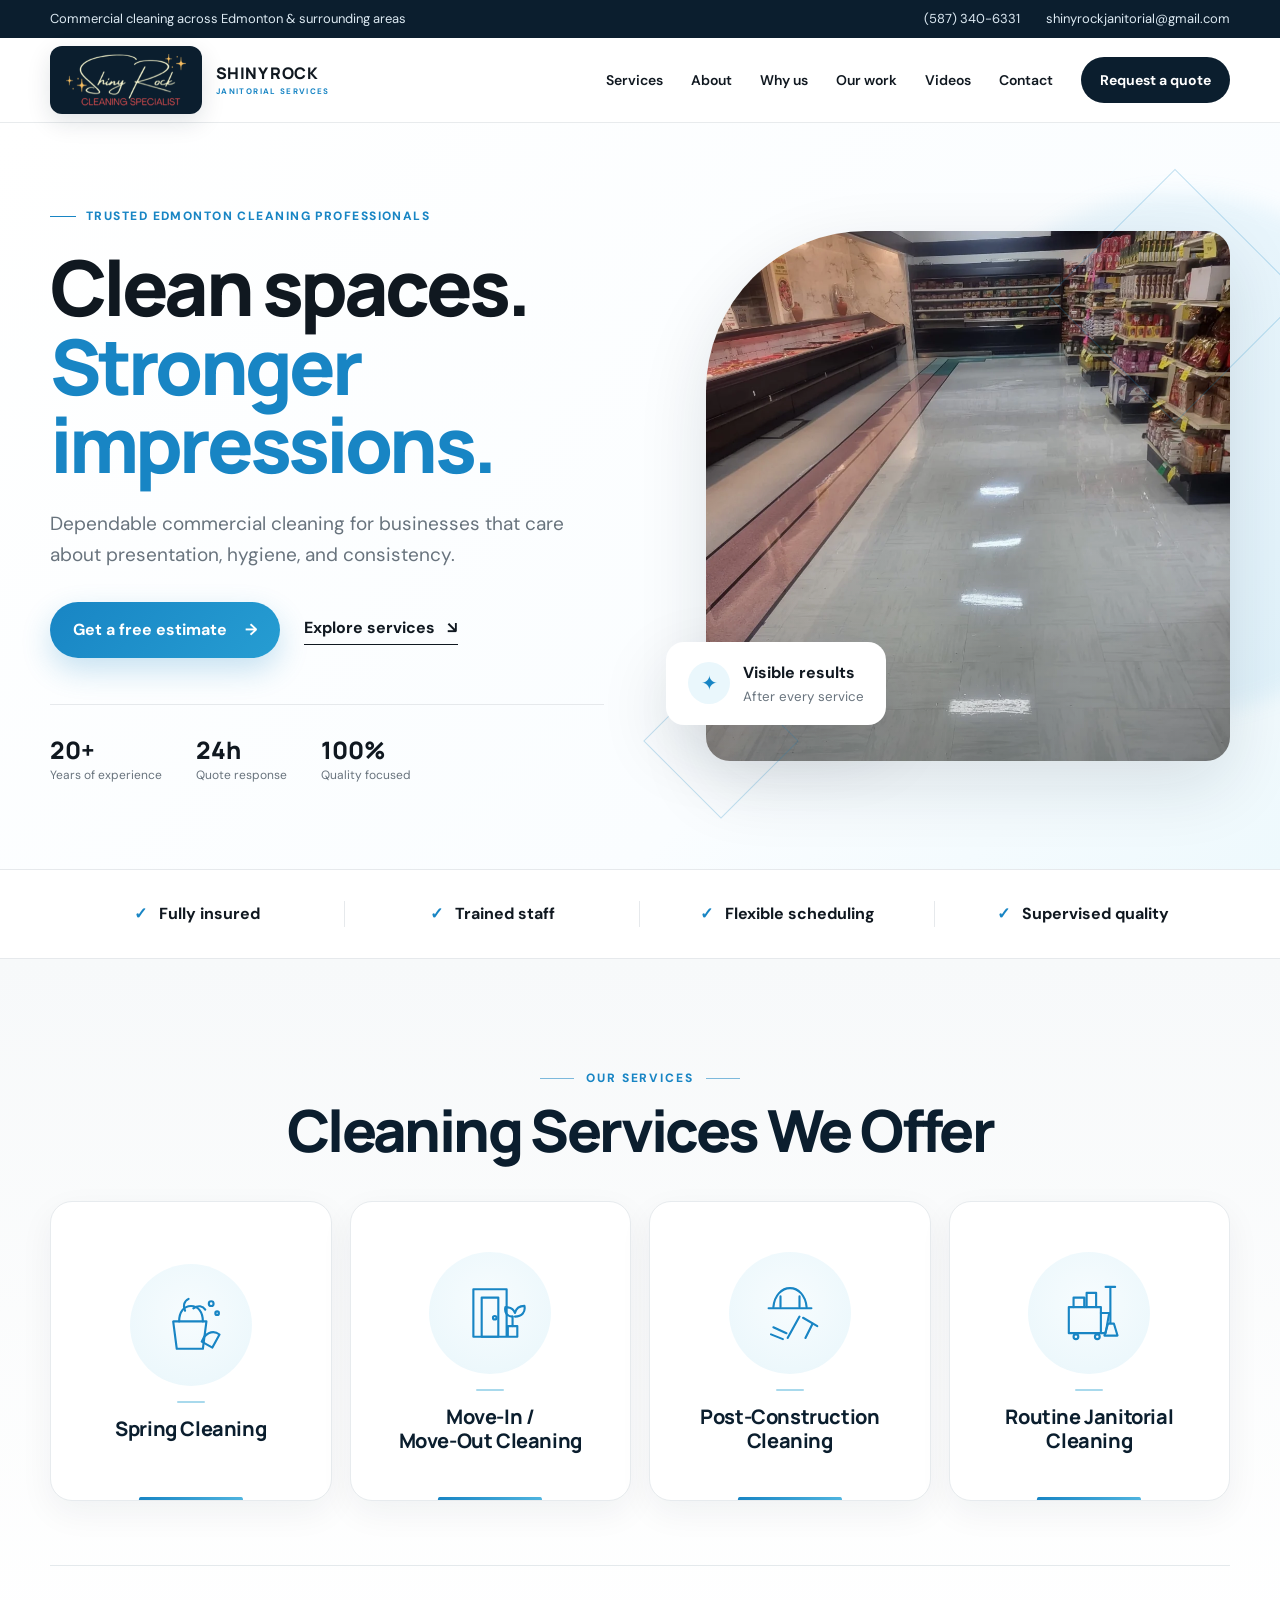
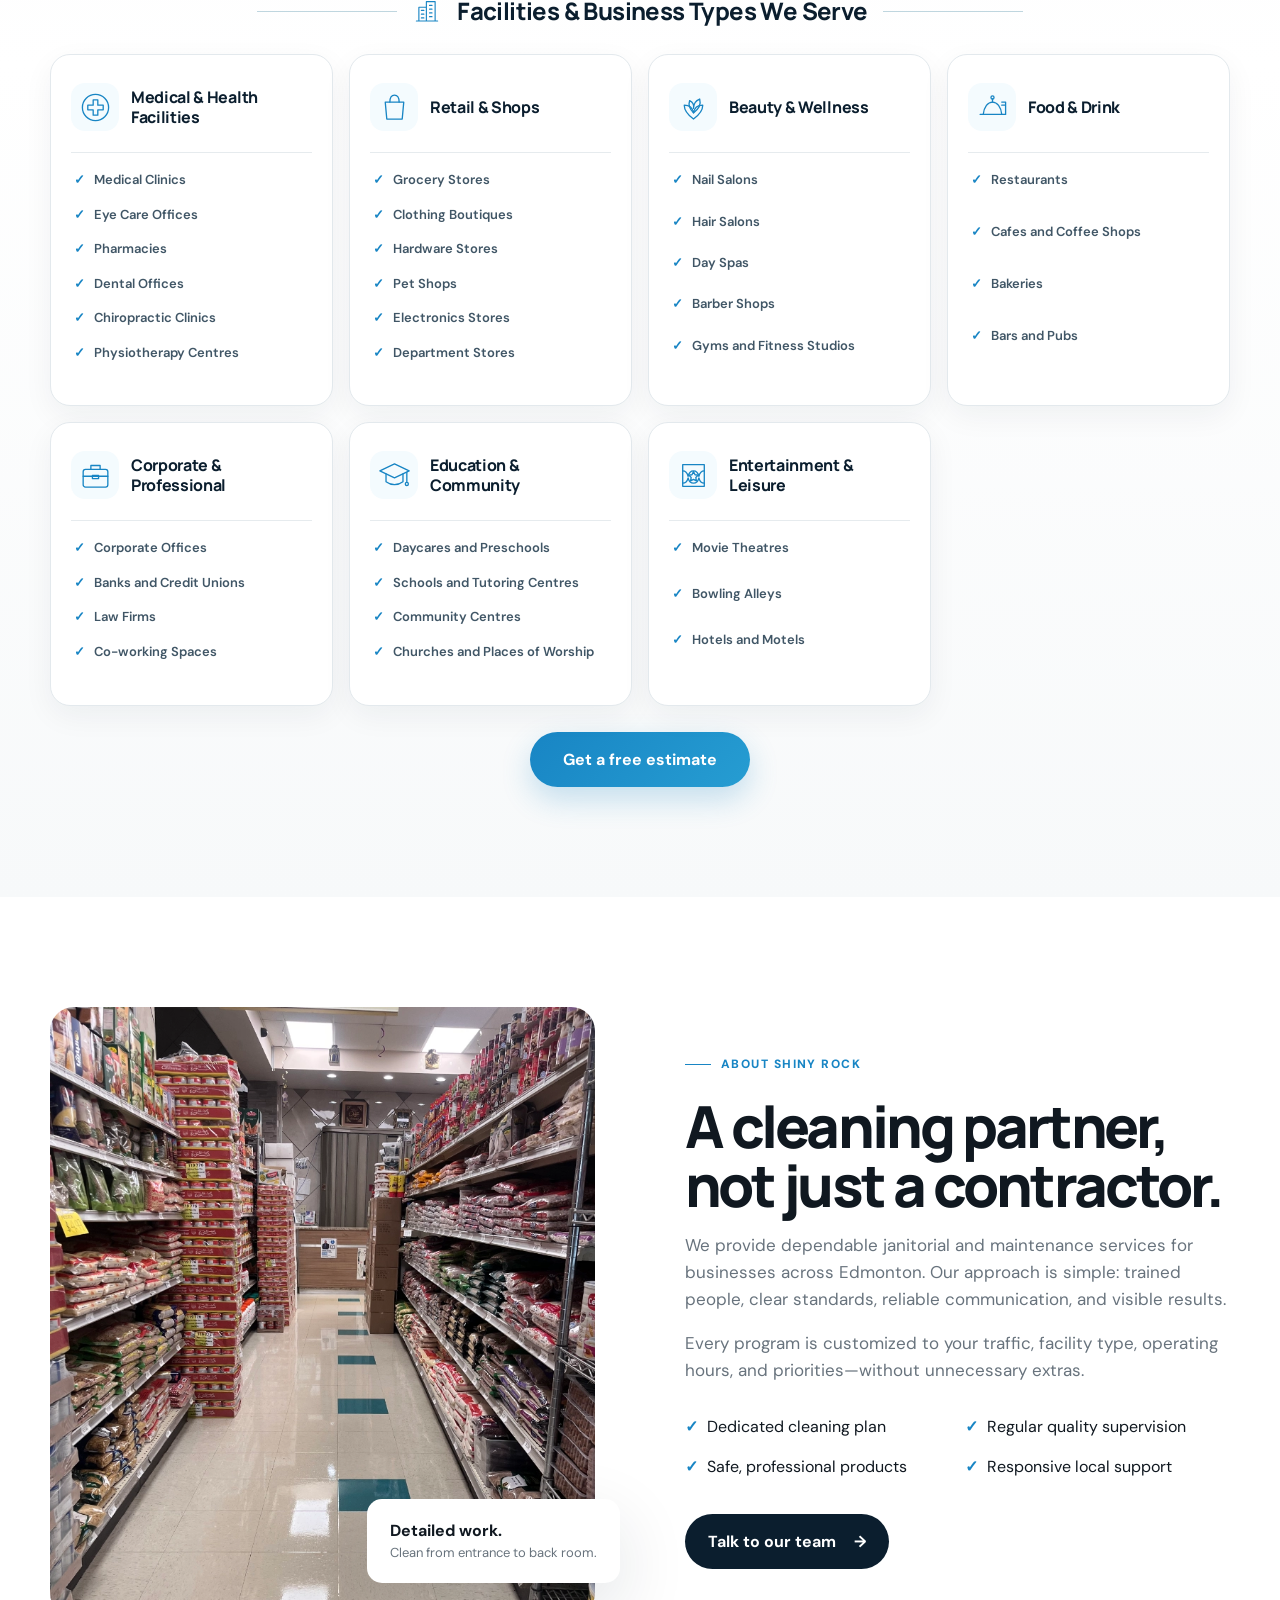
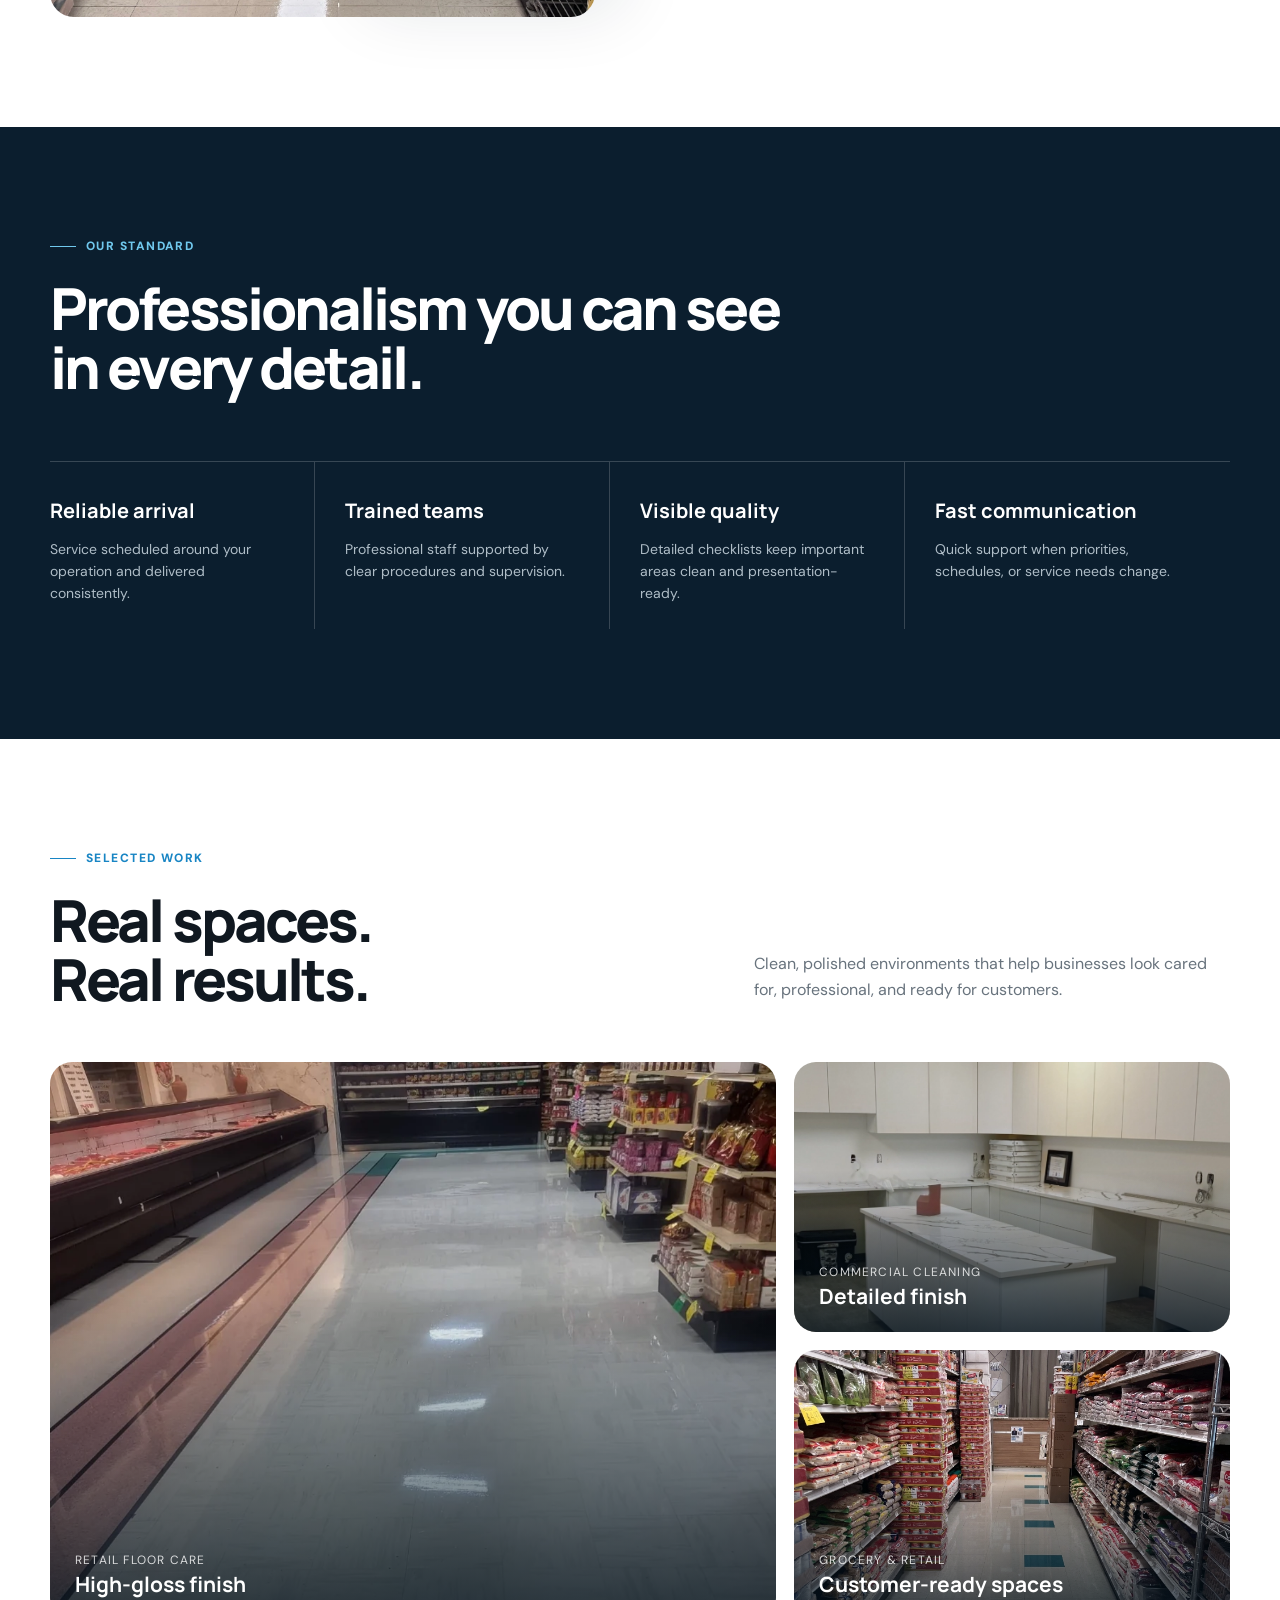
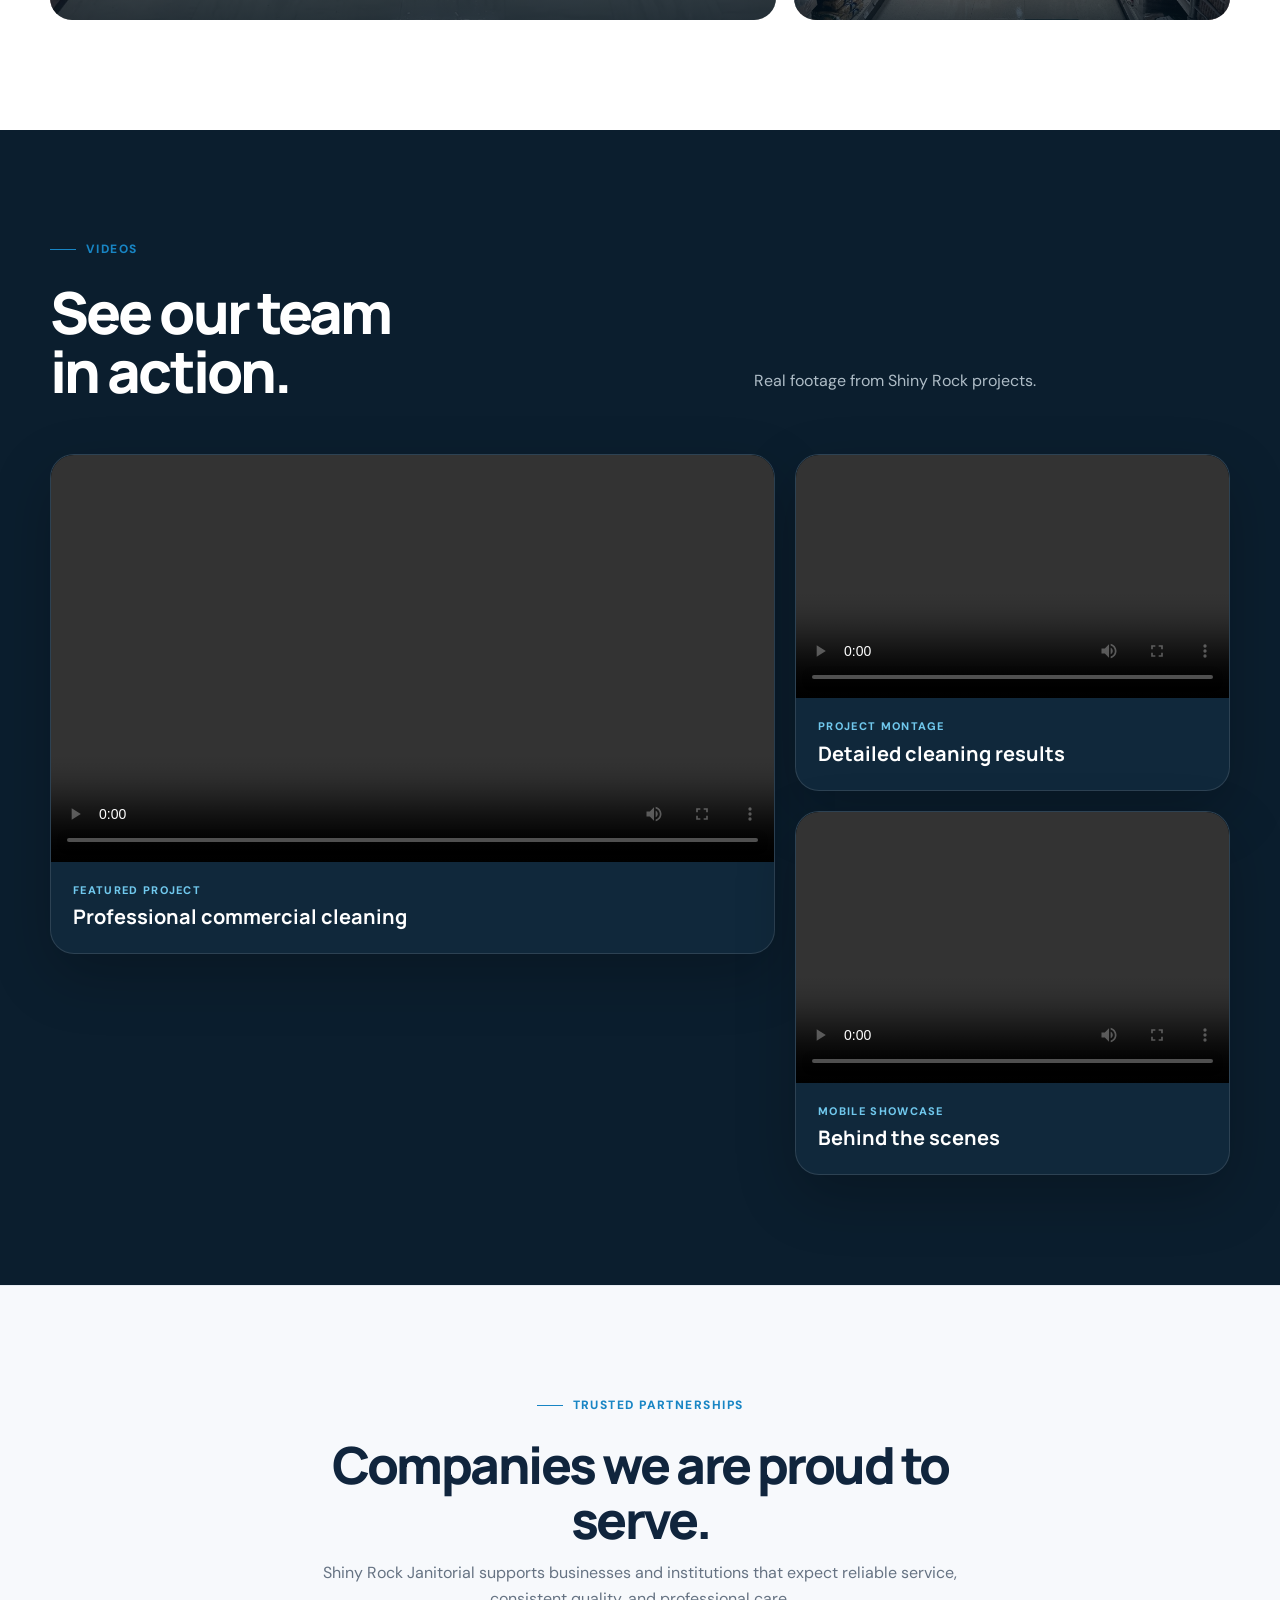
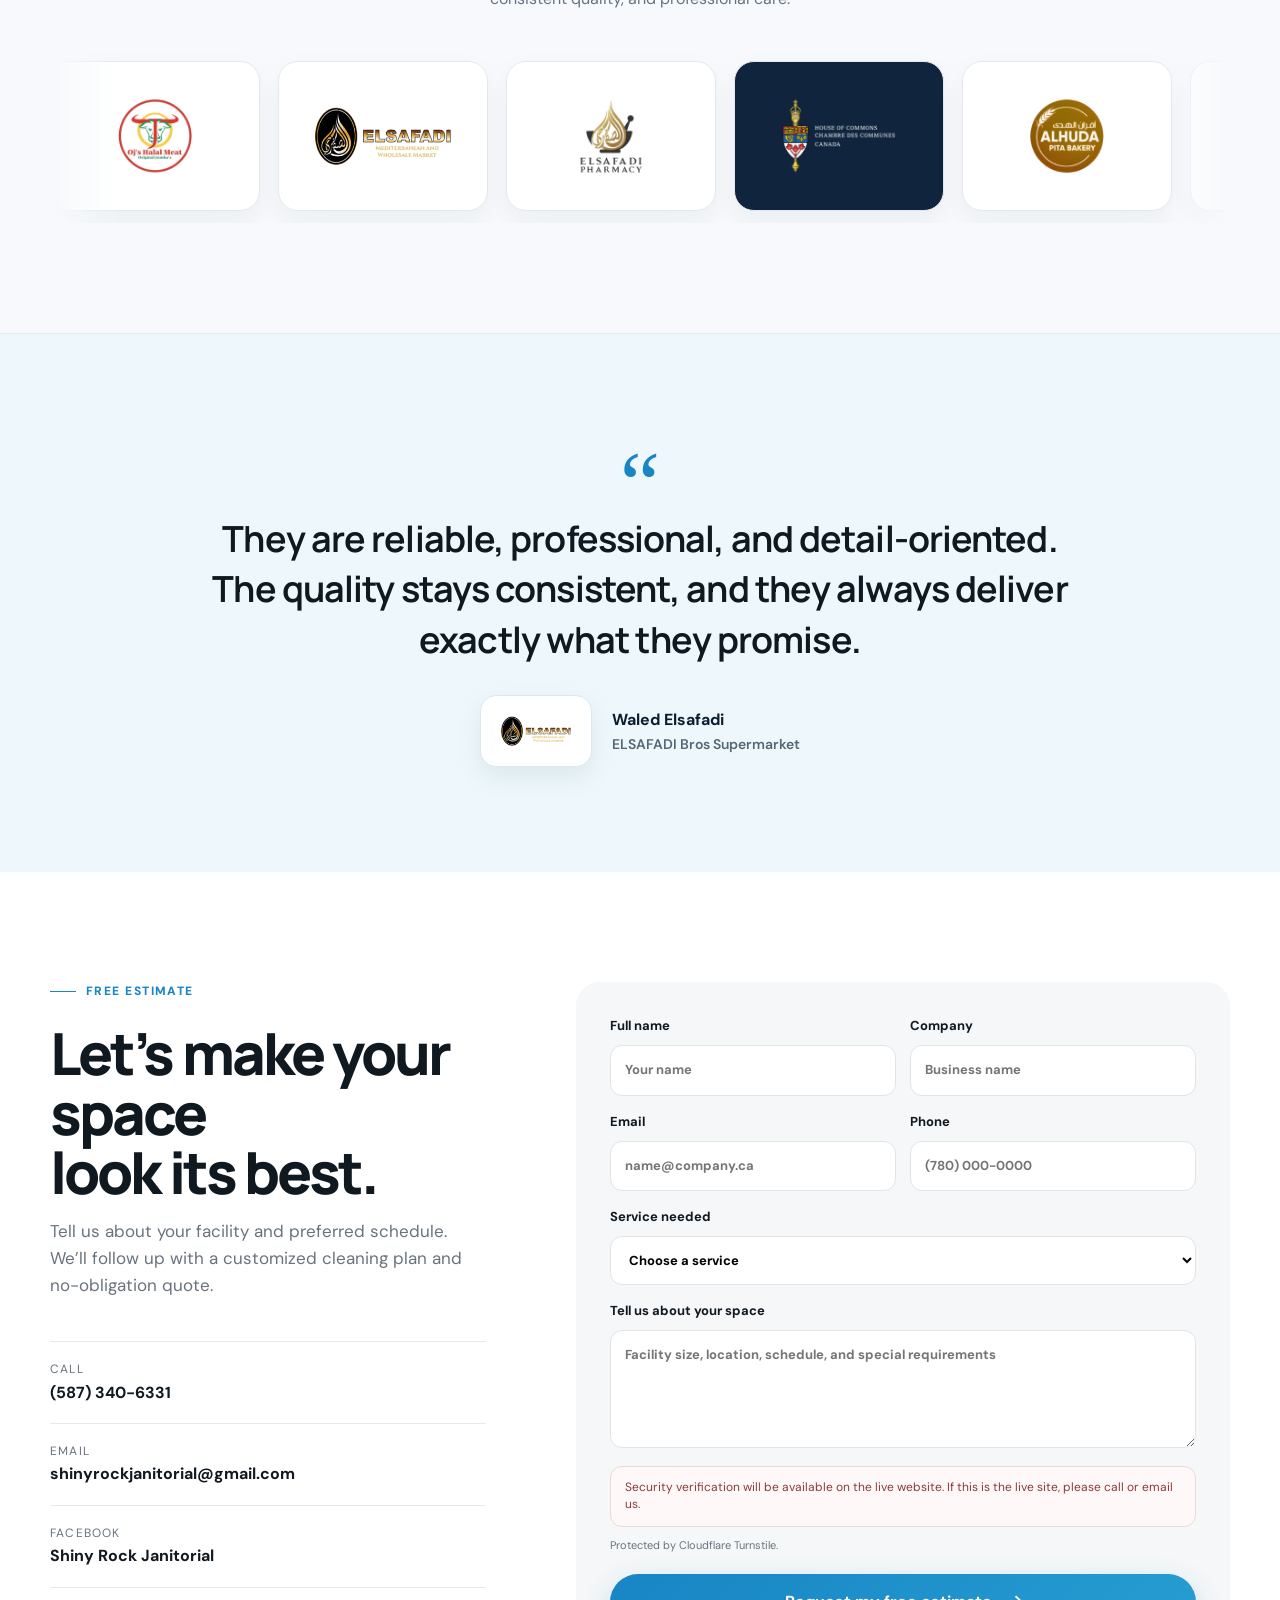
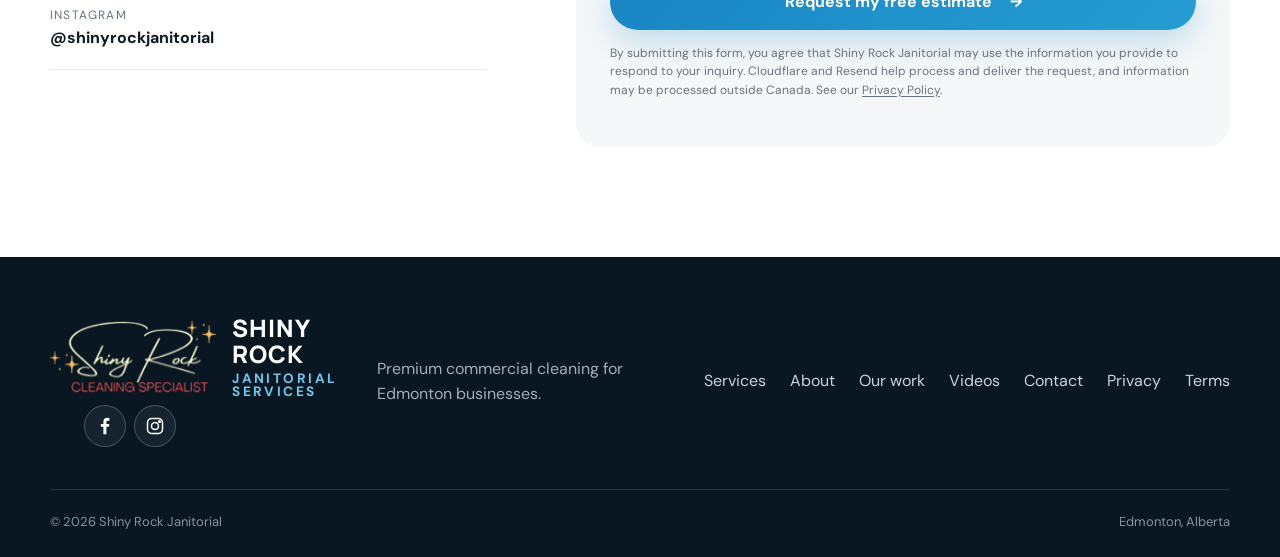
==== commit 9cf36039: "Add files via upload" ====
--- a/index.html
+++ b/index.html
@@ -23,7 +23,7 @@
 .footer__social-link svg{display:block!important;width:20px!important;height:20px!important;min-width:20px!important;min-height:20px!important;max-width:20px!important;max-height:20px!important}
 .footer__social-link:first-child svg{fill:currentColor!important;stroke:none!important}
 .footer__social-link:last-child svg{fill:none!important;stroke:currentColor!important;stroke-width:1.8!important}
-@media(max-width:900px){.footer__brand-socials{justify-content:flex-start;flex-wrap:nowrap}.footer__socials{margin-left:2px}}
+@media(max-width:900px){.footer__brand-socials{position:relative!important;display:block!important;width:auto!important;max-width:100%!important;padding-bottom:48px!important}.footer__socials{position:absolute!important;left:80px!important;bottom:0!important;width:auto!important;margin:0!important;flex-direction:row!important;align-items:center!important;justify-content:center!important;gap:8px!important;transform:translateX(-50%)!important}}
 @media(max-width:600px){.footer__brand-socials{gap:10px}.footer__social-link{width:38px!important;height:38px!important;min-width:38px!important;min-height:38px!important;max-width:38px!important;max-height:38px!important}}
 @media(min-width:901px){.footer__brand-socials{position:relative;display:block;padding-bottom:48px}.footer__socials{position:absolute;left:80px;bottom:0;flex-direction:row;align-items:center;justify-content:center;gap:8px;transform:translateX(-50%)}}
 </style>
--- a/assets/css/style-v15-20260815.css
+++ b/assets/css/style-v15-20260815.css
@@ -333,3 +333,9 @@
   .footer__brand-socials{position:relative;display:block;padding-bottom:48px}
   .footer__socials{position:absolute;left:80px;bottom:0;flex-direction:row;align-items:center;justify-content:center;gap:8px;transform:translateX(-50%)}
 }
+
+/* Mobile only: place footer social buttons directly underneath the footer logo artwork. */
+@media (max-width:900px){
+  .footer__brand-socials{position:relative;display:block;width:auto;max-width:100%;padding-bottom:48px}
+  .footer__socials{position:absolute;left:80px;bottom:0;width:auto;margin:0;flex-direction:row;align-items:center;justify-content:center;gap:8px;transform:translateX(-50%)}
+}
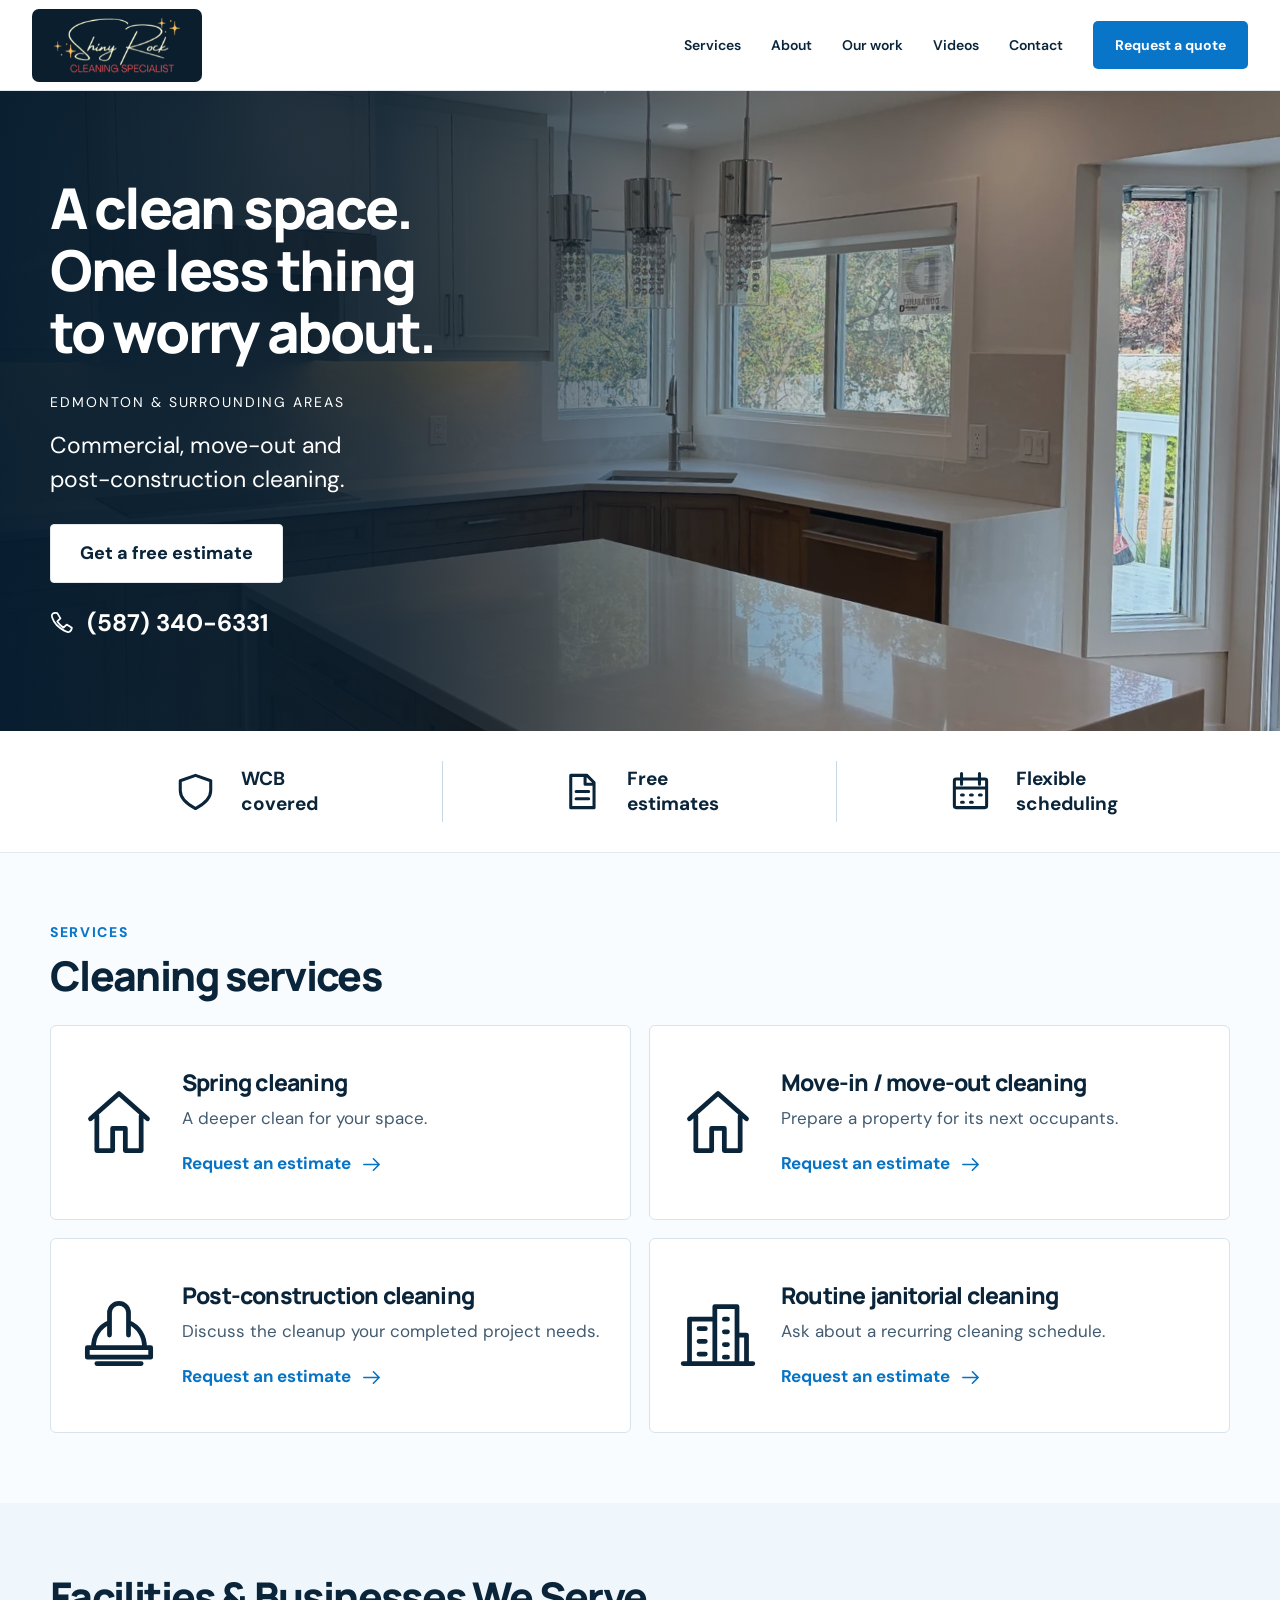
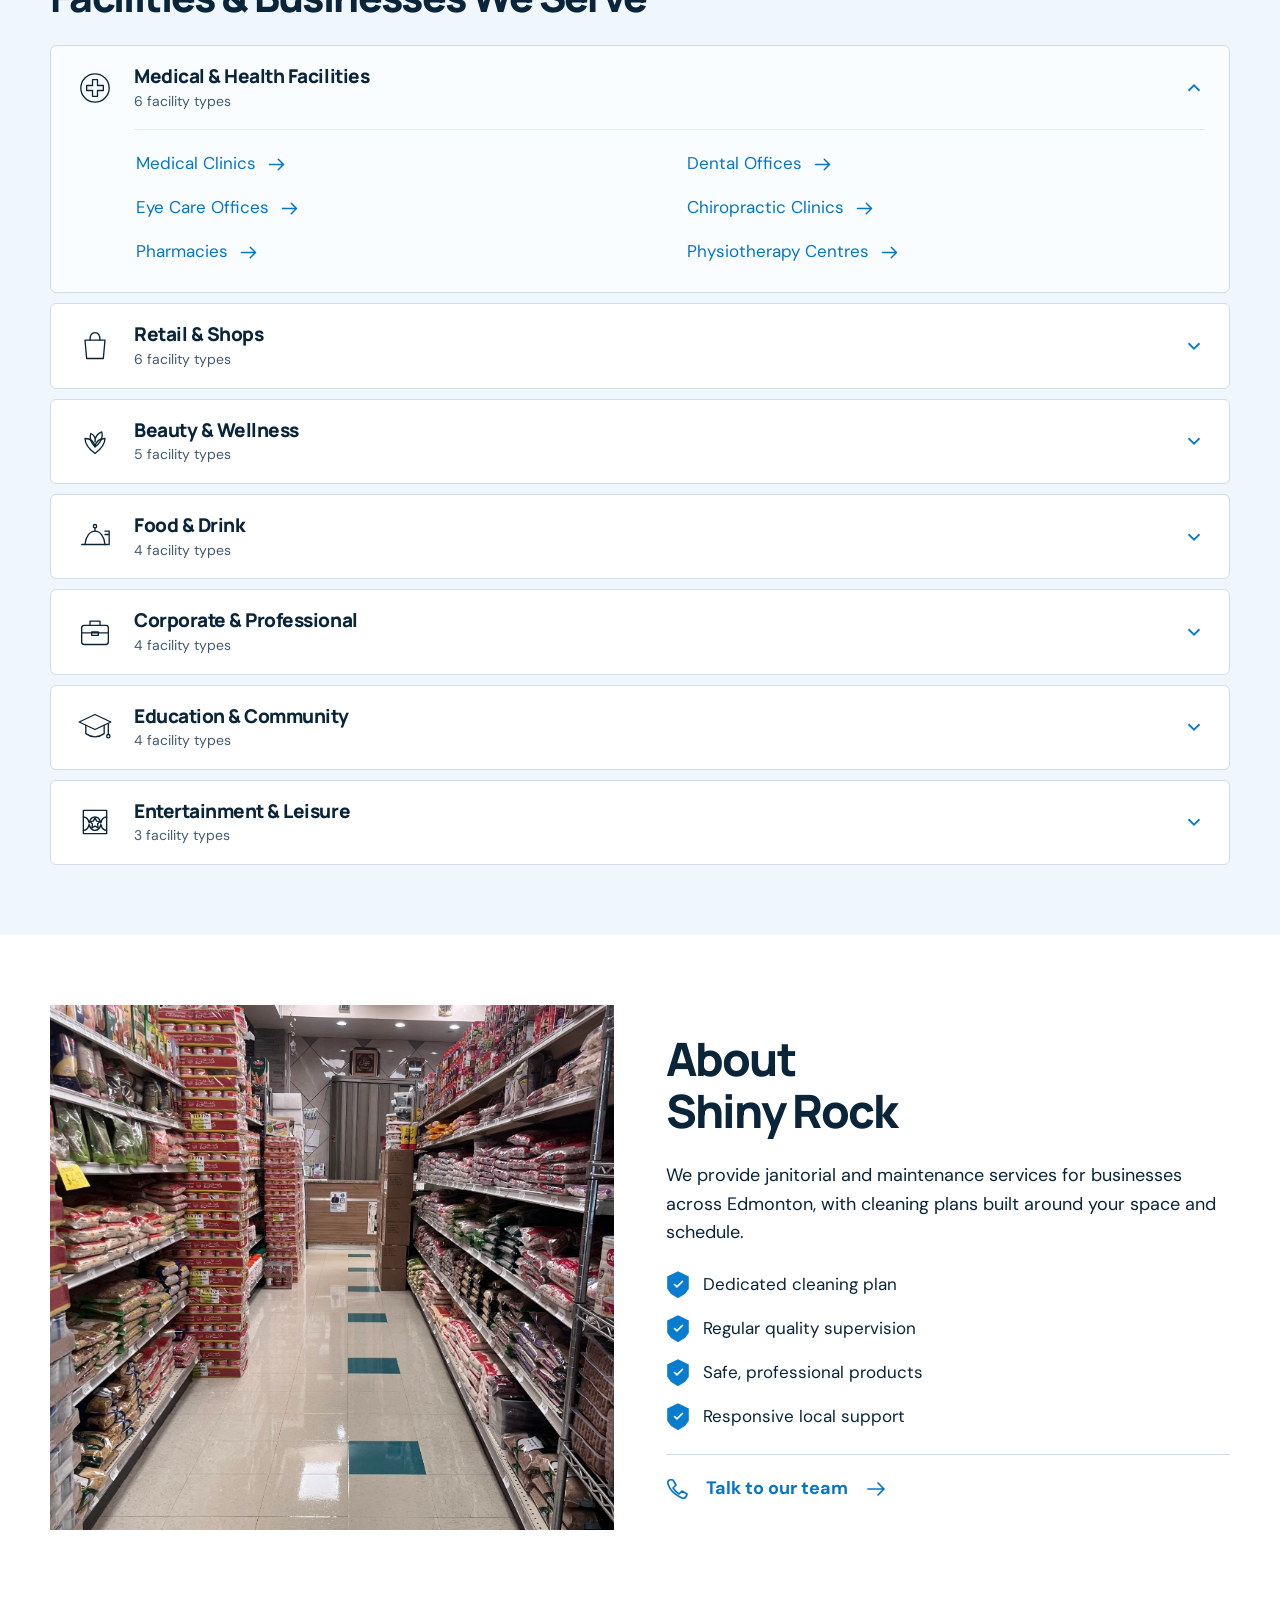
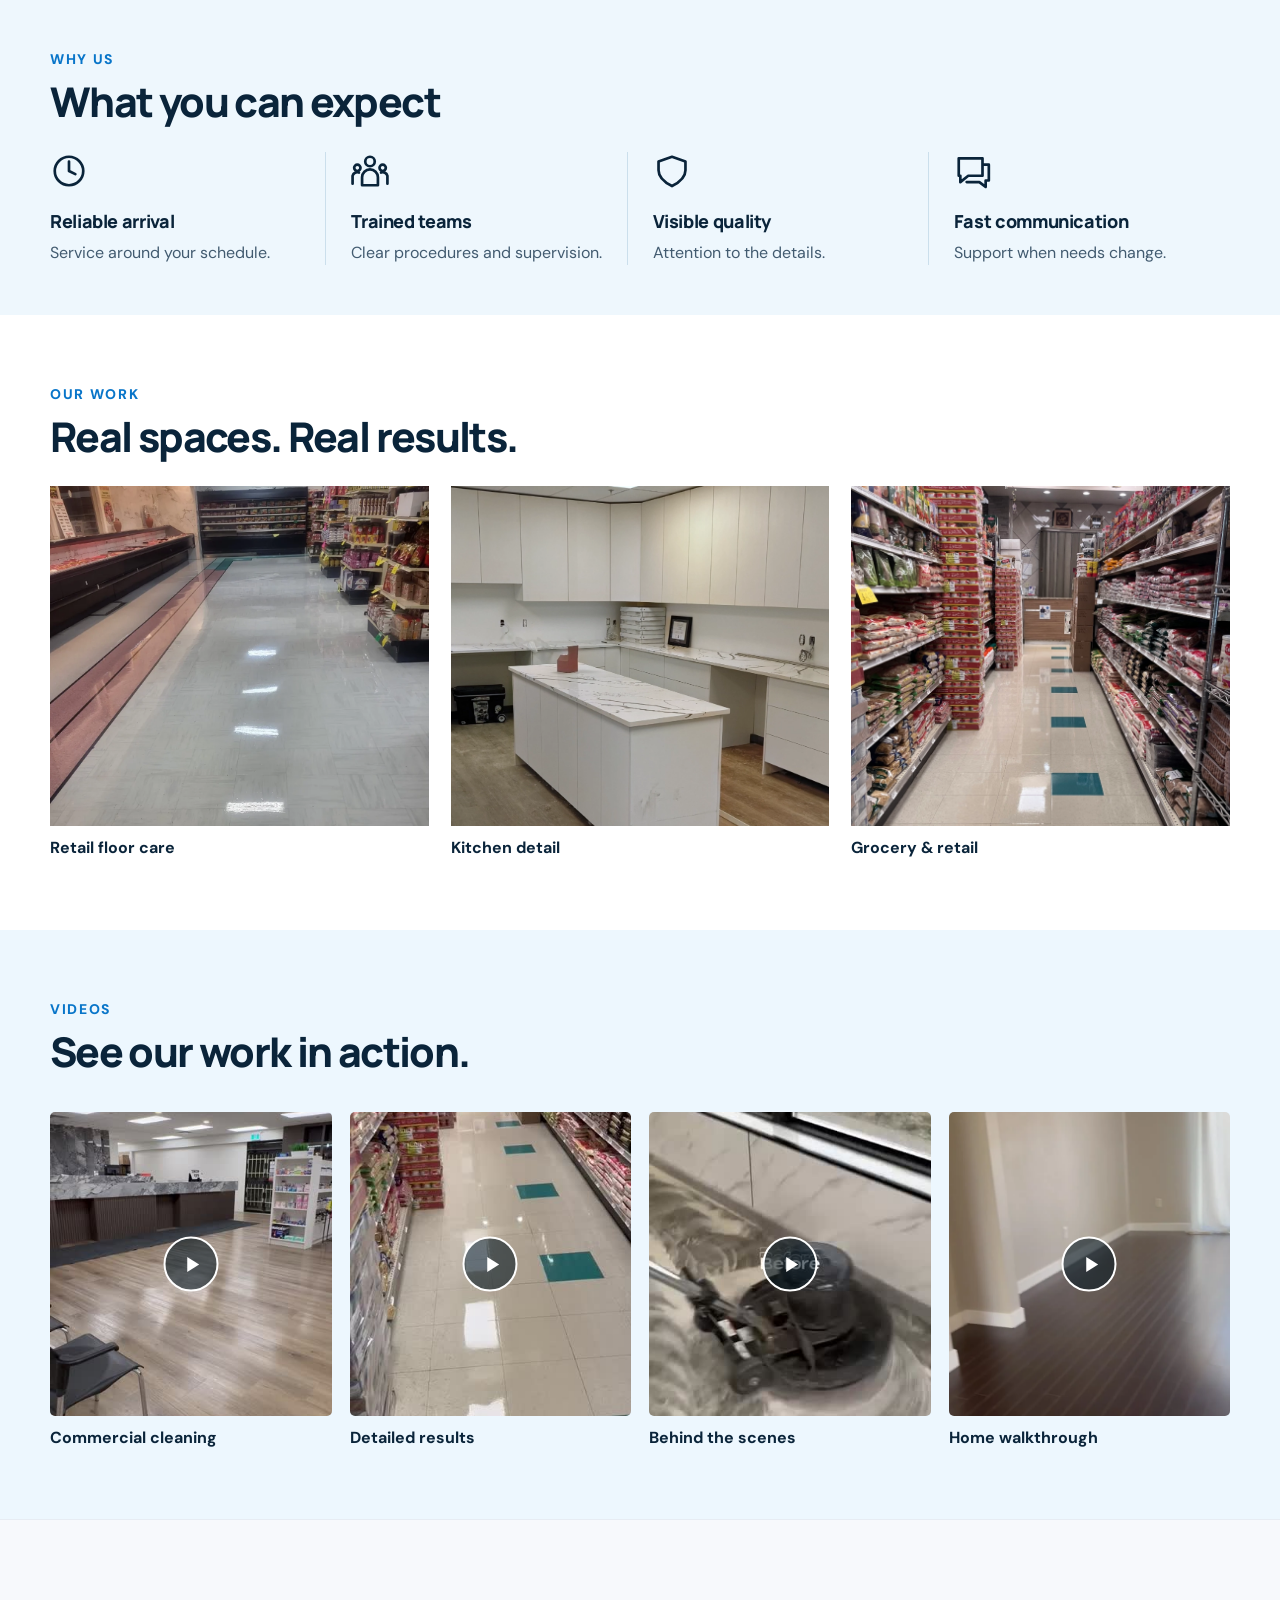
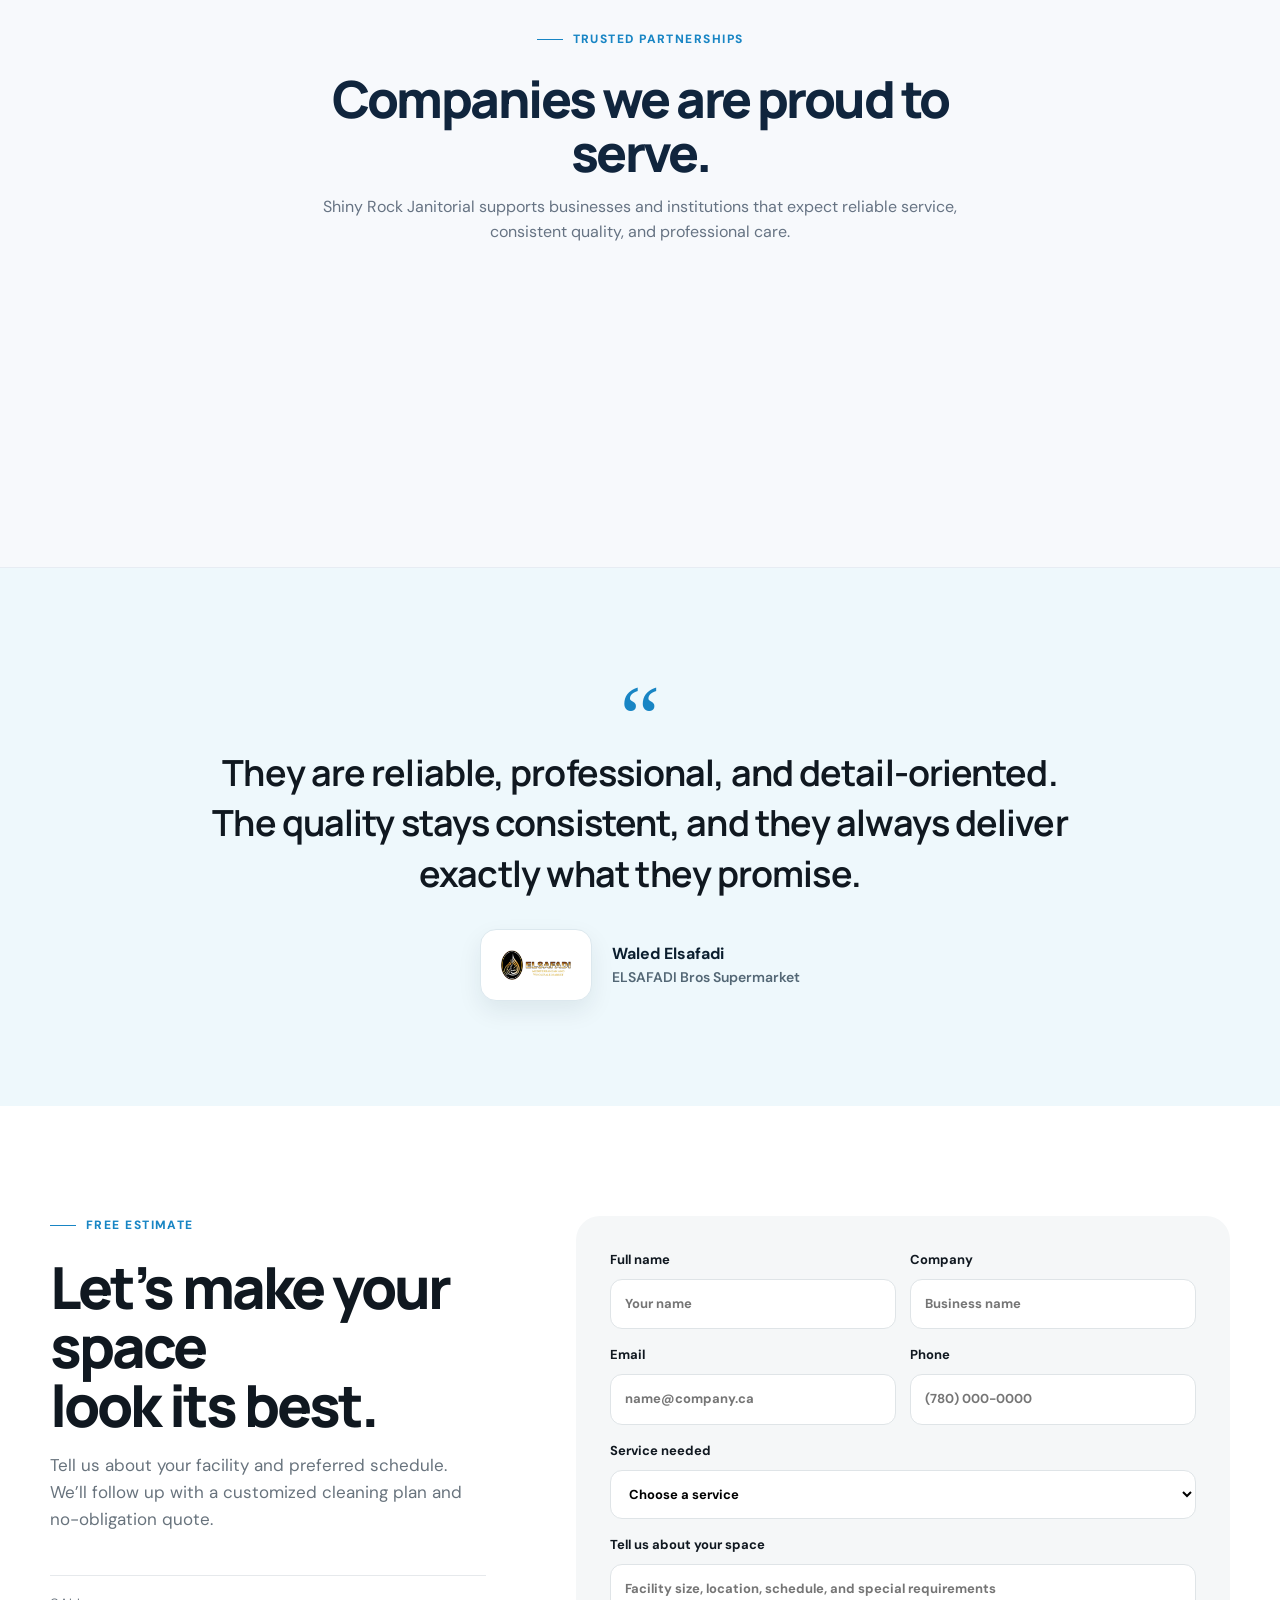
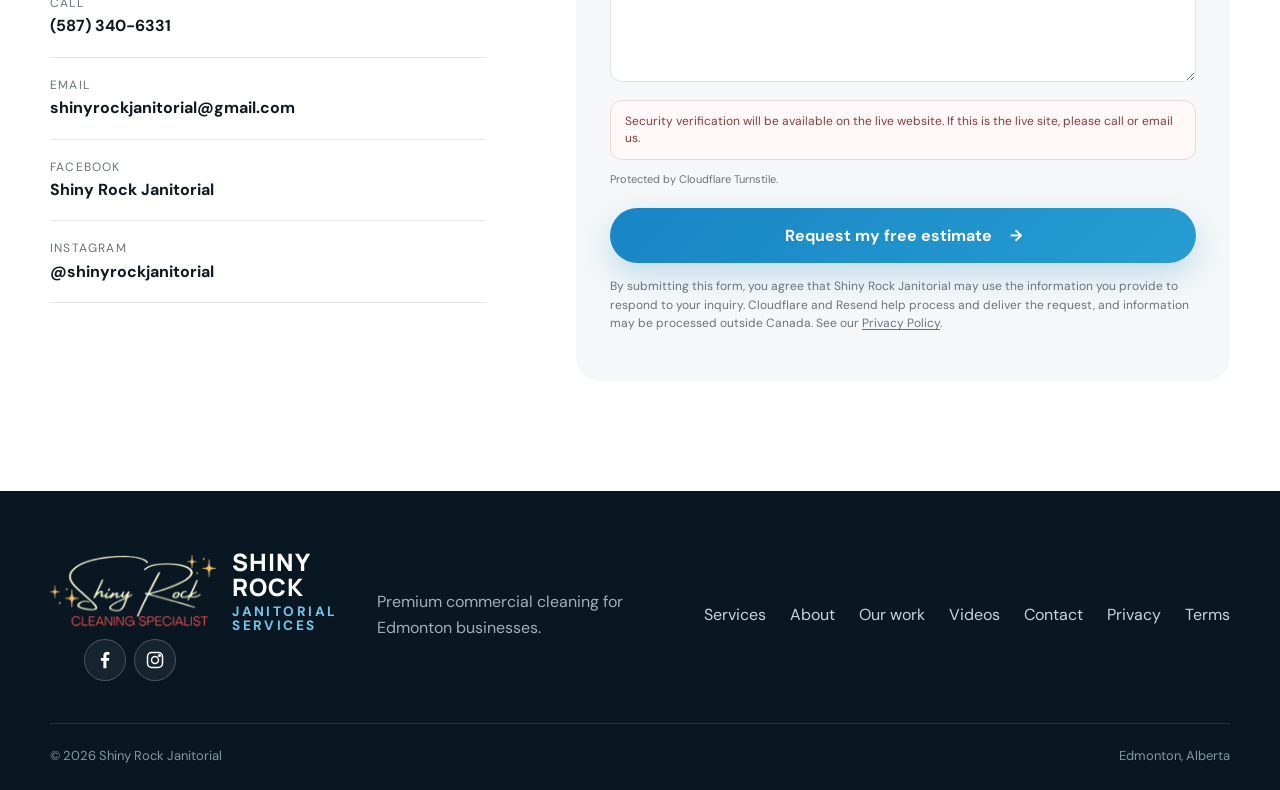
==== commit e1d7d0e3: "Add files via upload" ====
--- a/index.html
+++ b/index.html
@@ -28,22 +28,19 @@
 @media(min-width:901px){.footer__brand-socials{position:relative;display:block;padding-bottom:48px}.footer__socials{position:absolute;left:80px;bottom:0;flex-direction:row;align-items:center;justify-content:center;gap:8px;transform:translateX(-50%)}}
 </style>
 <link href="assets/css/style-v15-20260815.css" rel="stylesheet"/>
+<link href="assets/css/home-option1-20260910.css" rel="stylesheet"/>
+<script defer src="assets/js/home-option1-20260910.js"></script>
 </head>
 <body>
-<div class="announcement">
-<div class="shell announcement__inner">
-<span>Commercial cleaning across Edmonton &amp; surrounding areas</span>
-<div><a href="tel:+15873406331">(587) 340-6331</a><a href="mailto:shinyrockjanitorial@gmail.com">shinyrockjanitorial@gmail.com</a></div>
 </div>
-</div>
-<header class="site-header" id="top">
+<header class="site-header sr-header" id="top">
 <div class="shell nav">
 <a aria-label="Shiny Rock Janitorial home" class="brand brand--original" href="index.html">
 <span class="brand__logo-wrap"><img alt="Shiny Rock Cleaning Specialist" src="assets/images/shiny-rock-original-logo.png"/></span>
 <span class="brand__company"><b>SHINY ROCK</b><small>JANITORIAL SERVICES</small></span>
 </a>
 <nav aria-label="Primary navigation" class="nav__links desktop-only-nav">
-<a href="#services">Services</a><a href="#about">About</a><a href="#standards">Why us</a><a href="#work">Our work</a><a href="#videos">Videos</a><a href="#contact">Contact</a>
+<a href="#services">Services</a><a href="#about">About</a><a href="#work">Our work</a><a href="#videos">Videos</a><a href="#contact">Contact</a>
 <a class="button button--dark button--small" href="#contact">Request a quote</a>
 </nav>
 <button aria-expanded="false" aria-controls="mobileDrawer" aria-label="Open navigation" class="menu mobile-drawer-trigger" type="button"><span></span><span></span><span></span></button>
@@ -62,168 +59,72 @@
 </div>
 </header>
 <main>
-<section class="hero">
-<div class="hero__glow"></div>
-<div class="shell hero__grid">
-<div class="hero__copy reveal">
-<p class="kicker"><span></span> Trusted Edmonton cleaning professionals</p>
-<h1>Clean spaces.<br/><em>Stronger impressions.</em></h1>
-<p class="hero__lead">Dependable commercial cleaning for businesses that care about presentation, hygiene, and consistency.</p>
-<div class="hero__actions"><a class="button button--blue" href="#contact">Get a free estimate <span>→</span></a><a class="text-link" href="#services">Explore services <span>↘</span></a></div>
-<div class="hero__proof"><div><b>20+</b><span>Years of experience</span></div><div><b>24h</b><span>Quote response</span></div><div><b>100%</b><span>Quality focused</span></div></div>
-</div>
-<div class="hero__media reveal">
-<div class="hero__image"><img alt="Freshly polished commercial grocery store floor" src="assets/images/store-floor.webp"/></div>
-<div class="diamond-line diamond-line--one"></div><div class="diamond-line diamond-line--two"></div>
-<div class="hero__badge"><span class="spark">✦</span><div><b>Visible results</b><small>After every service</small></div></div>
-</div>
-</div>
+<section class="sr-option1 sr-hero" aria-labelledby="sr-hero-title">
+  <img class="sr-hero-photo" src="assets/images/landing-kitchen.webp" alt="A kitchen cleaned by Shiny Rock Janitorial, with wood cabinets and white countertops" fetchpriority="high" width="1824" height="1368"/>
+  <div class="sr-shell sr-hero-body"><div class="sr-hero-copy">
+    <h1 id="sr-hero-title"><span>A clean space.</span><span>One less thing</span><span>to worry about.</span></h1>
+    <p class="sr-area">Edmonton &amp; surrounding areas</p><p class="sr-hero-lead">Commercial, move-out and<br class="sr-desktop-break"/> post-construction cleaning.</p>
+    <a class="sr-hero-quote" href="#contact" data-sr-contact>Get a free estimate</a><a class="sr-phone" href="tel:+15873406331"><svg class="" viewBox="0 0 24 24" aria-hidden="true" fill="none" stroke="currentColor" stroke-width="1.7" stroke-linecap="round" stroke-linejoin="round"><path d="m7 3 3 5-3 3c2 3 3 4 6 6l3-3 5 3c-1 5-4 5-7 3C8 17 4 13 2 7 1 4 3 2 7 3Z"/></svg>(587) 340-6331</a>
+  </div></div>
 </section>
-<section class="trust-strip">
-<div class="shell trust-strip__grid"><div><span>✓</span> Fully insured</div><div><span>✓</span> Trained staff</div><div><span>✓</span> Flexible scheduling</div><div><span>✓</span> Supervised quality</div></div>
-</section>
-<section class="section section--soft services-showcase" id="services">
-<div class="shell">
-<div class="services-showcase__intro reveal">
-<p class="services-eyebrow"><span></span> Our services <span></span></p>
-<h2>Cleaning Services We Offer</h2>
-</div>
-<div class="cleaning-carousel reveal" data-cleaning-carousel="">
-<button aria-label="Previous cleaning service" class="cleaning-nav cleaning-nav--prev" type="button">‹</button>
-<div class="cleaning-cards">
-<a aria-label="Get a free estimate for Spring Cleaning" class="cleaning-card" data-cleaning-slide="0" data-quote-service="Spring Cleaning" href="#contact">
-<span aria-hidden="true" class="cleaning-card__icon">
-<svg viewbox="0 0 64 64"><path d="M17 29h28l-3 23H20l-3-23Z"></path><path d="M22 29c0-8 4-13 10-13s10 5 10 13"></path><path d="M27 20c-2-4-1-8 3-10"></path><path d="M34 18c4-3 8-2 10 1"></path><circle cx="49" cy="14" r="2"></circle><circle cx="54" cy="22" r="1.5"></circle><path d="M43 42c5-5 9-5 13-2l-6 11-9-5 2-4Z"></path></svg>
-</span>
-<span class="cleaning-card__rule"></span>
-<h3>Spring Cleaning</h3>
-</a>
-<a aria-label="Get a free estimate for Move-In or Move-Out Cleaning" class="cleaning-card" data-cleaning-slide="1" data-quote-service="Move-In / Move-Out Cleaning" href="#contact">
-<span aria-hidden="true" class="cleaning-card__icon">
-<svg viewbox="0 0 64 64"><path d="M18 12h28v40H18z"></path><path d="M25 19h14v33H25z"></path><circle cx="36" cy="36" r="1.5"></circle><path d="M47 43h8v9h-8z"></path><path d="M51 43v-8"></path><path d="M51 35c-5 0-7-4-6-8 4 0 7 2 8 5 1-4 4-6 8-6 1 5-2 9-8 9"></path></svg>
-</span>
-<span class="cleaning-card__rule"></span>
-<h3>Move-In /<br/>Move-Out Cleaning</h3>
-</a>
-<a aria-label="Get a free estimate for Post-Construction Cleaning" class="cleaning-card" data-cleaning-slide="2" data-quote-service="Post-Construction Cleaning" href="#contact">
-<span aria-hidden="true" class="cleaning-card__icon">
-<svg viewbox="0 0 64 64"><path d="M18 27c1-10 7-16 14-16s13 6 14 16"></path><path d="M14 28h36"></path><path d="M24 27v-9M40 27v-9"></path><path d="M40 35 30 53"></path><path d="M43 36 55 43"></path><path d="M51 41 45 53"></path><path d="M29 49 18 44M26 54 16 50"></path></svg>
-</span>
-<span class="cleaning-card__rule"></span>
-<h3>Post-Construction<br/>Cleaning</h3>
-</a>
-<a aria-label="Get a free estimate for Routine Janitorial Cleaning" class="cleaning-card" data-cleaning-slide="3" data-quote-service="Routine Janitorial Cleaning" href="#contact">
-<span aria-hidden="true" class="cleaning-card__icon">
-<svg viewbox="0 0 64 64"><path d="M15 27h27v22H15z"></path><path d="M19 27v-8h9v8M30 27V15h8v12"></path><path d="M42 32h7l-3 17h-4"></path><circle cx="21" cy="52" r="2"></circle><circle cx="39" cy="52" r="2"></circle><path d="M50 10v31M46 10h8M48 41h5l3 10H45l3-10Z"></path></svg>
-</span>
-<span class="cleaning-card__rule"></span>
-<h3>Routine Janitorial<br/>Cleaning</h3>
-</a>
-</div>
-<button aria-label="Next cleaning service" class="cleaning-nav cleaning-nav--next" type="button">›</button>
-</div>
-<div aria-label="Cleaning services" class="cleaning-dots"></div>
-<div class="facilities-block reveal">
-<div class="facilities-title">
-<span class="facilities-title__line"></span>
-<span aria-hidden="true" class="facilities-title__icon"><svg viewbox="0 0 48 48"><path d="M7 40h34M11 40V18h12v22M23 40V9h14v31M15 23h4M15 29h4M15 35h4M28 15h4M28 21h4M28 27h4M28 33h4"></path></svg></span>
-<h3>Facilities &amp; Business Types We Serve</h3>
-<span class="facilities-title__line"></span>
-</div>
-<div class="facility-carousel">
-<button aria-label="Previous facility category" class="facility-nav facility-nav--prev" type="button">‹</button>
-<div class="facility-grid">
-<article class="facility-card" data-facility-slide="0" data-quote-service="Medical &amp; Health Facilities">
-<div class="facility-card__head"><span aria-hidden="true" class="facility-card__icon"><svg viewbox="0 0 48 48"><circle cx="24" cy="24" r="17"></circle><path d="M21 14h6v7h7v6h-7v7h-6v-7h-7v-6h7z"></path></svg></span><h4>Medical &amp; Health Facilities</h4></div>
-<div class="facility-card__rule"></div>
-<ul class="facility-card__items"><li><a aria-label="Get a free estimate for Medical Clinics" class="facility-type-link" data-quote-service="Medical Clinics" href="#contact">Medical Clinics</a></li><li><a aria-label="Get a free estimate for Eye Care Offices" class="facility-type-link" data-quote-service="Eye Care Offices" href="#contact">Eye Care Offices</a></li><li><a aria-label="Get a free estimate for Pharmacies" class="facility-type-link" data-quote-service="Pharmacies" href="#contact">Pharmacies</a></li><li><a aria-label="Get a free estimate for Dental Offices" class="facility-type-link" data-quote-service="Dental Offices" href="#contact">Dental Offices</a></li><li><a aria-label="Get a free estimate for Chiropractic Clinics" class="facility-type-link" data-quote-service="Chiropractic Clinics" href="#contact">Chiropractic Clinics</a></li><li><a aria-label="Get a free estimate for Physiotherapy Centres" class="facility-type-link" data-quote-service="Physiotherapy Centres" href="#contact">Physiotherapy Centres</a></li></ul>
-
-</article>
-<article class="facility-card" data-facility-slide="1" data-quote-service="Retail &amp; Shops">
-<div class="facility-card__head"><span aria-hidden="true" class="facility-card__icon"><svg viewbox="0 0 48 48"><path d="M12 17h24l-2 22H14l-2-22Z"></path><path d="M18 17c0-6 2-9 6-9s6 3 6 9"></path></svg></span><h4>Retail &amp; Shops</h4></div>
-<div class="facility-card__rule"></div>
-<ul class="facility-card__items"><li><a aria-label="Get a free estimate for Grocery Stores" class="facility-type-link" data-quote-service="Grocery Stores" href="#contact">Grocery Stores</a></li><li><a aria-label="Get a free estimate for Clothing Boutiques" class="facility-type-link" data-quote-service="Clothing Boutiques" href="#contact">Clothing Boutiques</a></li><li><a aria-label="Get a free estimate for Hardware Stores" class="facility-type-link" data-quote-service="Hardware Stores" href="#contact">Hardware Stores</a></li><li><a aria-label="Get a free estimate for Pet Shops" class="facility-type-link" data-quote-service="Pet Shops" href="#contact">Pet Shops</a></li><li><a aria-label="Get a free estimate for Electronics Stores" class="facility-type-link" data-quote-service="Electronics Stores" href="#contact">Electronics Stores</a></li><li><a aria-label="Get a free estimate for Department Stores" class="facility-type-link" data-quote-service="Department Stores" href="#contact">Department Stores</a></li></ul>
-
-</article>
-<article class="facility-card" data-facility-slide="2" data-quote-service="Beauty &amp; Wellness">
-<div class="facility-card__head"><span aria-hidden="true" class="facility-card__icon"><svg viewbox="0 0 48 48"><path d="M24 39c-8-6-12-12-12-18 7 0 11 4 12 10 1-6 5-10 12-10 0 6-4 12-12 18Z"></path><path d="M24 31c-5-5-7-10-5-16 4 2 6 5 5 10 0-6 3-10 8-12 2 7-1 13-8 18Z"></path></svg></span><h4>Beauty &amp; Wellness</h4></div>
-<div class="facility-card__rule"></div>
-<ul class="facility-card__items"><li><a aria-label="Get a free estimate for Nail Salons" class="facility-type-link" data-quote-service="Nail Salons" href="#contact">Nail Salons</a></li><li><a aria-label="Get a free estimate for Hair Salons" class="facility-type-link" data-quote-service="Hair Salons" href="#contact">Hair Salons</a></li><li><a aria-label="Get a free estimate for Day Spas" class="facility-type-link" data-quote-service="Day Spas" href="#contact">Day Spas</a></li><li><a aria-label="Get a free estimate for Barber Shops" class="facility-type-link" data-quote-service="Barber Shops" href="#contact">Barber Shops</a></li><li><a aria-label="Get a free estimate for Gyms and Fitness Studios" class="facility-type-link" data-quote-service="Gyms and Fitness Studios" href="#contact">Gyms and Fitness Studios</a></li></ul>
-
-</article>
-<article class="facility-card" data-facility-slide="3" data-quote-service="Food &amp; Drink">
-<div class="facility-card__head"><span aria-hidden="true" class="facility-card__icon"><svg viewbox="0 0 48 48"><path d="M8 33h32"></path><path d="M12 33c1-10 6-16 12-16s11 6 12 16"></path><path d="M24 17v-4"></path><circle cx="24" cy="11" r="2"></circle><path d="M36 17h5v16M36 21h5"></path></svg></span><h4>Food &amp; Drink</h4></div>
-<div class="facility-card__rule"></div>
-<ul class="facility-card__items"><li><a aria-label="Get a free estimate for Restaurants" class="facility-type-link" data-quote-service="Restaurants" href="#contact">Restaurants</a></li><li><a aria-label="Get a free estimate for Cafes and Coffee Shops" class="facility-type-link" data-quote-service="Cafes and Coffee Shops" href="#contact">Cafes and Coffee Shops</a></li><li><a aria-label="Get a free estimate for Bakeries" class="facility-type-link" data-quote-service="Bakeries" href="#contact">Bakeries</a></li><li><a aria-label="Get a free estimate for Bars and Pubs" class="facility-type-link" data-quote-service="Bars and Pubs" href="#contact">Bars and Pubs</a></li></ul>
-
-</article>
-<article class="facility-card" data-facility-slide="4" data-quote-service="Corporate &amp; Professional">
-<div class="facility-card__head"><span aria-hidden="true" class="facility-card__icon"><svg viewbox="0 0 48 48"><rect height="23" rx="3" width="32" x="8" y="16"></rect><path d="M18 16v-5h12v5M8 25h32M20 24h8v4h-8z"></path></svg></span><h4>Corporate &amp; Professional</h4></div>
-<div class="facility-card__rule"></div>
-<ul class="facility-card__items"><li><a aria-label="Get a free estimate for Corporate Offices" class="facility-type-link" data-quote-service="Corporate Offices" href="#contact">Corporate Offices</a></li><li><a aria-label="Get a free estimate for Banks and Credit Unions" class="facility-type-link" data-quote-service="Banks and Credit Unions" href="#contact">Banks and Credit Unions</a></li><li><a aria-label="Get a free estimate for Law Firms" class="facility-type-link" data-quote-service="Law Firms" href="#contact">Law Firms</a></li><li><a aria-label="Get a free estimate for Co-working Spaces" class="facility-type-link" data-quote-service="Co-working Spaces" href="#contact">Co-working Spaces</a></li></ul>
-
-</article>
-<article class="facility-card" data-facility-slide="5" data-quote-service="Education &amp; Community">
-<div class="facility-card__head"><span aria-hidden="true" class="facility-card__icon"><svg viewbox="0 0 48 48"><path d="m5 18 19-9 19 9-19 9-19-9Z"></path><path d="M13 22v10c7 5 15 5 22 0V22M40 20v12"></path><circle cx="40" cy="35" r="2"></circle></svg></span><h4>Education &amp; Community</h4></div>
-<div class="facility-card__rule"></div>
-<ul class="facility-card__items"><li><a aria-label="Get a free estimate for Daycares and Preschools" class="facility-type-link" data-quote-service="Daycares and Preschools" href="#contact">Daycares and Preschools</a></li><li><a aria-label="Get a free estimate for Schools and Tutoring Centres" class="facility-type-link" data-quote-service="Schools and Tutoring Centres" href="#contact">Schools and Tutoring Centres</a></li><li><a aria-label="Get a free estimate for Community Centres" class="facility-type-link" data-quote-service="Community Centres" href="#contact">Community Centres</a></li><li><a aria-label="Get a free estimate for Churches and Places of Worship" class="facility-type-link" data-quote-service="Churches and Places of Worship" href="#contact">Churches and Places of Worship</a></li></ul>
-
-</article>
-<article class="facility-card" data-facility-slide="6" data-quote-service="Entertainment &amp; Leisure">
-<div class="facility-card__head"><span aria-hidden="true" class="facility-card__icon"><svg viewbox="0 0 48 48"><path d="M10 10h28v28H10z"></path><path d="M10 18c4 0 6 3 7 7 1-4 3-7 7-7s6 3 7 7c1-4 3-7 7-7M10 34c4 0 6-3 7-7 1 4 3 7 7 7s6-3 7-7c1 4 3 7 7 7"></path><path d="m24 19 2 4 4 .5-3 3 .8 4.5-3.8-2-3.8 2 .8-4.5-3-3 4-.5 2-4Z"></path></svg></span><h4>Entertainment &amp; Leisure</h4></div>
-<div class="facility-card__rule"></div>
-<ul class="facility-card__items"><li><a aria-label="Get a free estimate for Movie Theatres" class="facility-type-link" data-quote-service="Movie Theatres" href="#contact">Movie Theatres</a></li><li><a aria-label="Get a free estimate for Bowling Alleys" class="facility-type-link" data-quote-service="Bowling Alleys" href="#contact">Bowling Alleys</a></li><li><a aria-label="Get a free estimate for Hotels and Motels" class="facility-type-link" data-quote-service="Hotels and Motels" href="#contact">Hotels and Motels</a></li></ul>
-
-</article>
-</div>
-<button aria-label="Next facility category" class="facility-nav facility-nav--next" type="button">›</button>
-</div>
-<div aria-label="Facility categories" class="facility-dots"></div>
-<p class="facility-mobile-hint">Tap Next to browse facility categories.</p>
-<div class="facilities-desktop-cta"><a class="button button--blue" href="#contact">Get a free estimate</a></div>
-</div>
-</div>
-</section>
-<section class="section" id="about">
-<div class="shell split">
-<div class="split__media reveal"><img alt="Clean grocery aisle after professional janitorial service" src="assets/images/grocery-aisle.webp"/><div class="split__caption"><b>Detailed work.</b><span>Clean from entrance to back room.</span></div></div>
-<div class="split__copy reveal"><p class="kicker"><span></span> About Shiny Rock</p><h2>A cleaning partner,<br/>not just a contractor.</h2><p>We provide dependable janitorial and maintenance services for businesses across Edmonton. Our approach is simple: trained people, clear standards, reliable communication, and visible results.</p><p>Every program is customized to your traffic, facility type, operating hours, and priorities—without unnecessary extras.</p><ul class="checks"><li>Dedicated cleaning plan</li><li>Regular quality supervision</li><li>Safe, professional products</li><li>Responsive local support</li></ul><a class="button button--dark" href="#contact">Talk to our team <span>→</span></a></div>
-</div>
-</section>
-<section class="section standards" id="standards">
-<div class="shell">
-<div class="standards__top reveal"><p class="kicker kicker--light"><span></span> Our standard</p><h2>Professionalism you can see<br/>in every detail.</h2></div>
-<div class="standards__grid"><article class="reveal"><h3>Reliable arrival</h3><p>Service scheduled around your operation and delivered consistently.</p></article><article class="reveal"><h3>Trained teams</h3><p>Professional staff supported by clear procedures and supervision.</p></article><article class="reveal"><h3>Visible quality</h3><p>Detailed checklists keep important areas clean and presentation-ready.</p></article><article class="reveal"><h3>Fast communication</h3><p>Quick support when priorities, schedules, or service needs change.</p></article></div>
-</div>
-</section>
-<section class="section" id="work">
-<div class="shell">
-<div class="section-heading reveal"><div><p class="kicker"><span></span> Selected work</p><h2>Real spaces.<br/>Real results.</h2></div><p>Clean, polished environments that help businesses look cared for, professional, and ready for customers.</p></div>
-<div class="work-grid"><figure class="work-card work-card--large reveal"><img alt="Polished retail floor" src="assets/images/store-floor.webp"/><figcaption><span>Retail floor care</span><b>High-gloss finish</b></figcaption></figure><figure class="work-card reveal"><img alt="Clean white commercial kitchen" src="assets/images/white-kitchen.webp"/><figcaption><span>Commercial cleaning</span><b>Detailed finish</b></figcaption></figure><figure class="work-card reveal"><img alt="Clean supermarket aisle" src="assets/images/grocery-aisle.webp"/><figcaption><span>Grocery &amp; retail</span><b>Customer-ready spaces</b></figcaption></figure></div>
-</div>
-</section>
-<section class="section videos-section" id="videos">
-<div class="shell">
-<div class="section-heading reveal">
-<div><p class="kicker"><span></span> Videos</p><h2>See our team<br/>in action.</h2></div>
-<p>Real footage from Shiny Rock projects.</p>
-</div>
-<div class="videos-grid">
-<article class="video-card video-card--wide reveal">
-<div class="video-frame"><video controls="" playsinline="" preload="metadata"><source src="assets/videos/shiny-rock-project-1.mp4" type="video/mp4"/>Your browser does not support video playback.</video></div>
-<div class="video-card__copy"><span>Featured project</span><h3>Professional commercial cleaning</h3></div>
-</article>
-<article class="video-card reveal">
-<div class="video-frame"><video controls="" playsinline="" preload="metadata"><source src="assets/videos/shiny-rock-project-2.mp4" type="video/mp4"/>Your browser does not support video playback.</video></div>
-<div class="video-card__copy"><span>Project montage</span><h3>Detailed cleaning results</h3></div>
-</article>
-<article class="video-card video-card--portrait reveal">
-<div class="video-frame"><video controls="" playsinline="" preload="metadata"><source src="assets/videos/shiny-rock-project-3.mp4" type="video/mp4"/>Your browser does not support video playback.</video></div>
-<div class="video-card__copy"><span>Mobile showcase</span><h3>Behind the scenes</h3></div>
-</article>
-</div>
-</div>
-</section>
+<div class="sr-option1 sr-trust" aria-label="Service commitments"><div class="sr-shell sr-trust-row">
+  <div><svg class="" viewBox="0 0 24 24" aria-hidden="true" fill="none" stroke="currentColor" stroke-width="1.7" stroke-linecap="round" stroke-linejoin="round"><path d="M12 3 3.5 6v5.5c0 5 5.5 8.5 8.5 10 3-1.5 8.5-5 8.5-10V6L12 3Z"/></svg><span>WCB<br/>covered</span></div><div><svg class="" viewBox="0 0 24 24" aria-hidden="true" fill="none" stroke="currentColor" stroke-width="1.7" stroke-linecap="round" stroke-linejoin="round"><path d="M6 3h9l4 4v14H6zM14 3v5h5M9 12h7M9 16h7"/></svg><span>Free<br/>estimates</span></div><div><svg class="" viewBox="0 0 24 24" aria-hidden="true" fill="none" stroke="currentColor" stroke-width="1.7" stroke-linecap="round" stroke-linejoin="round"><rect x="3" y="5" width="18" height="16" rx="1"/><path d="M7 2v6M17 2v6M3 10h18M7 14h1M12 14h1M17 14h1M7 18h1M12 18h1"/></svg><span>Flexible<br/>scheduling</span></div>
+</div></div>
+<section class="sr-option1 sr-section sr-services" id="services" aria-labelledby="sr-services-title"><div class="sr-shell">
+  <p class="sr-eyebrow">Services</p><h2 id="sr-services-title">Cleaning services</h2><div class="sr-service-grid"><a class="sr-service" href="#contact" data-sr-quote-service="Spring Cleaning">
+  <span class="sr-service-icon"><svg class="" viewBox="0 0 24 24" aria-hidden="true" fill="none" stroke="currentColor" stroke-width="1.7" stroke-linecap="round" stroke-linejoin="round"><path d="M3 11 12 3l9 8M5 10v11h5v-7h4v7h5V10"/></svg></span><div><h3>Spring cleaning</h3><p>A deeper clean for your space.</p><span class="sr-service-cta">Request an estimate <svg class="" viewBox="0 0 24 24" aria-hidden="true" fill="none" stroke="currentColor" stroke-width="1.7" stroke-linecap="round" stroke-linejoin="round"><path d="M4 12h16m-6-6 6 6-6 6"/></svg></span></div>
+</a><a class="sr-service" href="#contact" data-sr-quote-service="Move-In / Move-Out Cleaning">
+  <span class="sr-service-icon"><svg class="" viewBox="0 0 24 24" aria-hidden="true" fill="none" stroke="currentColor" stroke-width="1.7" stroke-linecap="round" stroke-linejoin="round"><path d="M3 11 12 3l9 8M5 10v11h5v-7h4v7h5V10"/></svg></span><div><h3>Move-in / move-out cleaning</h3><p>Prepare a property for its next occupants.</p><span class="sr-service-cta">Request an estimate <svg class="" viewBox="0 0 24 24" aria-hidden="true" fill="none" stroke="currentColor" stroke-width="1.7" stroke-linecap="round" stroke-linejoin="round"><path d="M4 12h16m-6-6 6 6-6 6"/></svg></span></div>
+</a><a class="sr-service" href="#contact" data-sr-quote-service="Post-Construction Cleaning">
+  <span class="sr-service-icon"><svg class="" viewBox="0 0 24 24" aria-hidden="true" fill="none" stroke="currentColor" stroke-width="1.7" stroke-linecap="round" stroke-linejoin="round"><path d="M4 16a8 8 0 0 1 5-8M15 8a8 8 0 0 1 5 8M9 12V5a3 3 0 0 1 6 0v7M2 16h20v3H2zM5 21h14"/></svg></span><div><h3>Post-construction cleaning</h3><p>Discuss the cleanup your completed project needs.</p><span class="sr-service-cta">Request an estimate <svg class="" viewBox="0 0 24 24" aria-hidden="true" fill="none" stroke="currentColor" stroke-width="1.7" stroke-linecap="round" stroke-linejoin="round"><path d="M4 12h16m-6-6 6 6-6 6"/></svg></span></div>
+</a><a class="sr-service" href="#contact" data-sr-quote-service="Routine Janitorial Cleaning">
+  <span class="sr-service-icon"><svg class="" viewBox="0 0 24 24" aria-hidden="true" fill="none" stroke="currentColor" stroke-width="1.7" stroke-linecap="round" stroke-linejoin="round"><path d="M3 21V7h8v14M11 21V3h7v18M18 12h3v9M1 21h22M6 10h2M6 14h2M6 18h2M14 7h1M14 11h1M14 15h1M14 19h1"/></svg></span><div><h3>Routine janitorial cleaning</h3><p>Ask about a recurring cleaning schedule.</p><span class="sr-service-cta">Request an estimate <svg class="" viewBox="0 0 24 24" aria-hidden="true" fill="none" stroke="currentColor" stroke-width="1.7" stroke-linecap="round" stroke-linejoin="round"><path d="M4 12h16m-6-6 6 6-6 6"/></svg></span></div>
+</a></div>
+</div></section>
+<section class="sr-option1 sr-section sr-facilities" id="facilities" aria-labelledby="sr-facilities-title"><div class="sr-shell">
+  <h2 id="sr-facilities-title">Facilities &amp; Businesses We Serve</h2><div class="sr-facility-list"><details class="sr-facility" name="shinyrock-facilities" open>
+      <summary><span class="sr-facility-icon"><svg viewbox="0 0 48 48"><circle cx="24" cy="24" r="17"></circle><path d="M21 14h6v7h7v6h-7v7h-6v-7h-7v-6h7z"></path></svg></span><span class="sr-facility-title"><strong>Medical &amp; Health Facilities</strong><small>6 facility types</small></span><svg class="sr-chevron" viewBox="0 0 24 24" aria-hidden="true"><path d="m6 9 6 6 6-6"/></svg></summary>
+      <ul class="sr-facility-links"><li><a class="sr-facility-link" href="#contact" data-sr-quote-service="Medical Clinics">Medical Clinics<svg class="" viewBox="0 0 24 24" aria-hidden="true" fill="none" stroke="currentColor" stroke-width="1.7" stroke-linecap="round" stroke-linejoin="round"><path d="M4 12h16m-6-6 6 6-6 6"/></svg></a></li><li><a class="sr-facility-link" href="#contact" data-sr-quote-service="Eye Care Offices">Eye Care Offices<svg class="" viewBox="0 0 24 24" aria-hidden="true" fill="none" stroke="currentColor" stroke-width="1.7" stroke-linecap="round" stroke-linejoin="round"><path d="M4 12h16m-6-6 6 6-6 6"/></svg></a></li><li><a class="sr-facility-link" href="#contact" data-sr-quote-service="Pharmacies">Pharmacies<svg class="" viewBox="0 0 24 24" aria-hidden="true" fill="none" stroke="currentColor" stroke-width="1.7" stroke-linecap="round" stroke-linejoin="round"><path d="M4 12h16m-6-6 6 6-6 6"/></svg></a></li><li><a class="sr-facility-link" href="#contact" data-sr-quote-service="Dental Offices">Dental Offices<svg class="" viewBox="0 0 24 24" aria-hidden="true" fill="none" stroke="currentColor" stroke-width="1.7" stroke-linecap="round" stroke-linejoin="round"><path d="M4 12h16m-6-6 6 6-6 6"/></svg></a></li><li><a class="sr-facility-link" href="#contact" data-sr-quote-service="Chiropractic Clinics">Chiropractic Clinics<svg class="" viewBox="0 0 24 24" aria-hidden="true" fill="none" stroke="currentColor" stroke-width="1.7" stroke-linecap="round" stroke-linejoin="round"><path d="M4 12h16m-6-6 6 6-6 6"/></svg></a></li><li><a class="sr-facility-link" href="#contact" data-sr-quote-service="Physiotherapy Centres">Physiotherapy Centres<svg class="" viewBox="0 0 24 24" aria-hidden="true" fill="none" stroke="currentColor" stroke-width="1.7" stroke-linecap="round" stroke-linejoin="round"><path d="M4 12h16m-6-6 6 6-6 6"/></svg></a></li></ul>
+    </details><details class="sr-facility" name="shinyrock-facilities">
+      <summary><span class="sr-facility-icon"><svg viewbox="0 0 48 48"><path d="M12 17h24l-2 22H14l-2-22Z"></path><path d="M18 17c0-6 2-9 6-9s6 3 6 9"></path></svg></span><span class="sr-facility-title"><strong>Retail &amp; Shops</strong><small>6 facility types</small></span><svg class="sr-chevron" viewBox="0 0 24 24" aria-hidden="true"><path d="m6 9 6 6 6-6"/></svg></summary>
+      <ul class="sr-facility-links"><li><a class="sr-facility-link" href="#contact" data-sr-quote-service="Grocery Stores">Grocery Stores<svg class="" viewBox="0 0 24 24" aria-hidden="true" fill="none" stroke="currentColor" stroke-width="1.7" stroke-linecap="round" stroke-linejoin="round"><path d="M4 12h16m-6-6 6 6-6 6"/></svg></a></li><li><a class="sr-facility-link" href="#contact" data-sr-quote-service="Clothing Boutiques">Clothing Boutiques<svg class="" viewBox="0 0 24 24" aria-hidden="true" fill="none" stroke="currentColor" stroke-width="1.7" stroke-linecap="round" stroke-linejoin="round"><path d="M4 12h16m-6-6 6 6-6 6"/></svg></a></li><li><a class="sr-facility-link" href="#contact" data-sr-quote-service="Hardware Stores">Hardware Stores<svg class="" viewBox="0 0 24 24" aria-hidden="true" fill="none" stroke="currentColor" stroke-width="1.7" stroke-linecap="round" stroke-linejoin="round"><path d="M4 12h16m-6-6 6 6-6 6"/></svg></a></li><li><a class="sr-facility-link" href="#contact" data-sr-quote-service="Pet Shops">Pet Shops<svg class="" viewBox="0 0 24 24" aria-hidden="true" fill="none" stroke="currentColor" stroke-width="1.7" stroke-linecap="round" stroke-linejoin="round"><path d="M4 12h16m-6-6 6 6-6 6"/></svg></a></li><li><a class="sr-facility-link" href="#contact" data-sr-quote-service="Electronics Stores">Electronics Stores<svg class="" viewBox="0 0 24 24" aria-hidden="true" fill="none" stroke="currentColor" stroke-width="1.7" stroke-linecap="round" stroke-linejoin="round"><path d="M4 12h16m-6-6 6 6-6 6"/></svg></a></li><li><a class="sr-facility-link" href="#contact" data-sr-quote-service="Department Stores">Department Stores<svg class="" viewBox="0 0 24 24" aria-hidden="true" fill="none" stroke="currentColor" stroke-width="1.7" stroke-linecap="round" stroke-linejoin="round"><path d="M4 12h16m-6-6 6 6-6 6"/></svg></a></li></ul>
+    </details><details class="sr-facility" name="shinyrock-facilities">
+      <summary><span class="sr-facility-icon"><svg viewbox="0 0 48 48"><path d="M24 39c-8-6-12-12-12-18 7 0 11 4 12 10 1-6 5-10 12-10 0 6-4 12-12 18Z"></path><path d="M24 31c-5-5-7-10-5-16 4 2 6 5 5 10 0-6 3-10 8-12 2 7-1 13-8 18Z"></path></svg></span><span class="sr-facility-title"><strong>Beauty &amp; Wellness</strong><small>5 facility types</small></span><svg class="sr-chevron" viewBox="0 0 24 24" aria-hidden="true"><path d="m6 9 6 6 6-6"/></svg></summary>
+      <ul class="sr-facility-links"><li><a class="sr-facility-link" href="#contact" data-sr-quote-service="Nail Salons">Nail Salons<svg class="" viewBox="0 0 24 24" aria-hidden="true" fill="none" stroke="currentColor" stroke-width="1.7" stroke-linecap="round" stroke-linejoin="round"><path d="M4 12h16m-6-6 6 6-6 6"/></svg></a></li><li><a class="sr-facility-link" href="#contact" data-sr-quote-service="Hair Salons">Hair Salons<svg class="" viewBox="0 0 24 24" aria-hidden="true" fill="none" stroke="currentColor" stroke-width="1.7" stroke-linecap="round" stroke-linejoin="round"><path d="M4 12h16m-6-6 6 6-6 6"/></svg></a></li><li><a class="sr-facility-link" href="#contact" data-sr-quote-service="Day Spas">Day Spas<svg class="" viewBox="0 0 24 24" aria-hidden="true" fill="none" stroke="currentColor" stroke-width="1.7" stroke-linecap="round" stroke-linejoin="round"><path d="M4 12h16m-6-6 6 6-6 6"/></svg></a></li><li><a class="sr-facility-link" href="#contact" data-sr-quote-service="Barber Shops">Barber Shops<svg class="" viewBox="0 0 24 24" aria-hidden="true" fill="none" stroke="currentColor" stroke-width="1.7" stroke-linecap="round" stroke-linejoin="round"><path d="M4 12h16m-6-6 6 6-6 6"/></svg></a></li><li><a class="sr-facility-link" href="#contact" data-sr-quote-service="Gyms and Fitness Studios">Gyms and Fitness Studios<svg class="" viewBox="0 0 24 24" aria-hidden="true" fill="none" stroke="currentColor" stroke-width="1.7" stroke-linecap="round" stroke-linejoin="round"><path d="M4 12h16m-6-6 6 6-6 6"/></svg></a></li></ul>
+    </details><details class="sr-facility" name="shinyrock-facilities">
+      <summary><span class="sr-facility-icon"><svg viewbox="0 0 48 48"><path d="M8 33h32"></path><path d="M12 33c1-10 6-16 12-16s11 6 12 16"></path><path d="M24 17v-4"></path><circle cx="24" cy="11" r="2"></circle><path d="M36 17h5v16M36 21h5"></path></svg></span><span class="sr-facility-title"><strong>Food &amp; Drink</strong><small>4 facility types</small></span><svg class="sr-chevron" viewBox="0 0 24 24" aria-hidden="true"><path d="m6 9 6 6 6-6"/></svg></summary>
+      <ul class="sr-facility-links"><li><a class="sr-facility-link" href="#contact" data-sr-quote-service="Restaurants">Restaurants<svg class="" viewBox="0 0 24 24" aria-hidden="true" fill="none" stroke="currentColor" stroke-width="1.7" stroke-linecap="round" stroke-linejoin="round"><path d="M4 12h16m-6-6 6 6-6 6"/></svg></a></li><li><a class="sr-facility-link" href="#contact" data-sr-quote-service="Cafes and Coffee Shops">Cafes and Coffee Shops<svg class="" viewBox="0 0 24 24" aria-hidden="true" fill="none" stroke="currentColor" stroke-width="1.7" stroke-linecap="round" stroke-linejoin="round"><path d="M4 12h16m-6-6 6 6-6 6"/></svg></a></li><li><a class="sr-facility-link" href="#contact" data-sr-quote-service="Bakeries">Bakeries<svg class="" viewBox="0 0 24 24" aria-hidden="true" fill="none" stroke="currentColor" stroke-width="1.7" stroke-linecap="round" stroke-linejoin="round"><path d="M4 12h16m-6-6 6 6-6 6"/></svg></a></li><li><a class="sr-facility-link" href="#contact" data-sr-quote-service="Bars and Pubs">Bars and Pubs<svg class="" viewBox="0 0 24 24" aria-hidden="true" fill="none" stroke="currentColor" stroke-width="1.7" stroke-linecap="round" stroke-linejoin="round"><path d="M4 12h16m-6-6 6 6-6 6"/></svg></a></li></ul>
+    </details><details class="sr-facility" name="shinyrock-facilities">
+      <summary><span class="sr-facility-icon"><svg viewbox="0 0 48 48"><rect height="23" rx="3" width="32" x="8" y="16"></rect><path d="M18 16v-5h12v5M8 25h32M20 24h8v4h-8z"></path></svg></span><span class="sr-facility-title"><strong>Corporate &amp; Professional</strong><small>4 facility types</small></span><svg class="sr-chevron" viewBox="0 0 24 24" aria-hidden="true"><path d="m6 9 6 6 6-6"/></svg></summary>
+      <ul class="sr-facility-links"><li><a class="sr-facility-link" href="#contact" data-sr-quote-service="Corporate Offices">Corporate Offices<svg class="" viewBox="0 0 24 24" aria-hidden="true" fill="none" stroke="currentColor" stroke-width="1.7" stroke-linecap="round" stroke-linejoin="round"><path d="M4 12h16m-6-6 6 6-6 6"/></svg></a></li><li><a class="sr-facility-link" href="#contact" data-sr-quote-service="Banks and Credit Unions">Banks and Credit Unions<svg class="" viewBox="0 0 24 24" aria-hidden="true" fill="none" stroke="currentColor" stroke-width="1.7" stroke-linecap="round" stroke-linejoin="round"><path d="M4 12h16m-6-6 6 6-6 6"/></svg></a></li><li><a class="sr-facility-link" href="#contact" data-sr-quote-service="Law Firms">Law Firms<svg class="" viewBox="0 0 24 24" aria-hidden="true" fill="none" stroke="currentColor" stroke-width="1.7" stroke-linecap="round" stroke-linejoin="round"><path d="M4 12h16m-6-6 6 6-6 6"/></svg></a></li><li><a class="sr-facility-link" href="#contact" data-sr-quote-service="Co-working Spaces">Co-working Spaces<svg class="" viewBox="0 0 24 24" aria-hidden="true" fill="none" stroke="currentColor" stroke-width="1.7" stroke-linecap="round" stroke-linejoin="round"><path d="M4 12h16m-6-6 6 6-6 6"/></svg></a></li></ul>
+    </details><details class="sr-facility" name="shinyrock-facilities">
+      <summary><span class="sr-facility-icon"><svg viewbox="0 0 48 48"><path d="m5 18 19-9 19 9-19 9-19-9Z"></path><path d="M13 22v10c7 5 15 5 22 0V22M40 20v12"></path><circle cx="40" cy="35" r="2"></circle></svg></span><span class="sr-facility-title"><strong>Education &amp; Community</strong><small>4 facility types</small></span><svg class="sr-chevron" viewBox="0 0 24 24" aria-hidden="true"><path d="m6 9 6 6 6-6"/></svg></summary>
+      <ul class="sr-facility-links"><li><a class="sr-facility-link" href="#contact" data-sr-quote-service="Daycares and Preschools">Daycares and Preschools<svg class="" viewBox="0 0 24 24" aria-hidden="true" fill="none" stroke="currentColor" stroke-width="1.7" stroke-linecap="round" stroke-linejoin="round"><path d="M4 12h16m-6-6 6 6-6 6"/></svg></a></li><li><a class="sr-facility-link" href="#contact" data-sr-quote-service="Schools and Tutoring Centres">Schools and Tutoring Centres<svg class="" viewBox="0 0 24 24" aria-hidden="true" fill="none" stroke="currentColor" stroke-width="1.7" stroke-linecap="round" stroke-linejoin="round"><path d="M4 12h16m-6-6 6 6-6 6"/></svg></a></li><li><a class="sr-facility-link" href="#contact" data-sr-quote-service="Community Centres">Community Centres<svg class="" viewBox="0 0 24 24" aria-hidden="true" fill="none" stroke="currentColor" stroke-width="1.7" stroke-linecap="round" stroke-linejoin="round"><path d="M4 12h16m-6-6 6 6-6 6"/></svg></a></li><li><a class="sr-facility-link" href="#contact" data-sr-quote-service="Churches and Places of Worship">Churches and Places of Worship<svg class="" viewBox="0 0 24 24" aria-hidden="true" fill="none" stroke="currentColor" stroke-width="1.7" stroke-linecap="round" stroke-linejoin="round"><path d="M4 12h16m-6-6 6 6-6 6"/></svg></a></li></ul>
+    </details><details class="sr-facility" name="shinyrock-facilities">
+      <summary><span class="sr-facility-icon"><svg viewbox="0 0 48 48"><path d="M10 10h28v28H10z"></path><path d="M10 18c4 0 6 3 7 7 1-4 3-7 7-7s6 3 7 7c1-4 3-7 7-7M10 34c4 0 6-3 7-7 1 4 3 7 7 7s6-3 7-7c1 4 3 7 7 7"></path><path d="m24 19 2 4 4 .5-3 3 .8 4.5-3.8-2-3.8 2 .8-4.5-3-3 4-.5 2-4Z"></path></svg></span><span class="sr-facility-title"><strong>Entertainment &amp; Leisure</strong><small>3 facility types</small></span><svg class="sr-chevron" viewBox="0 0 24 24" aria-hidden="true"><path d="m6 9 6 6 6-6"/></svg></summary>
+      <ul class="sr-facility-links"><li><a class="sr-facility-link" href="#contact" data-sr-quote-service="Movie Theatres">Movie Theatres<svg class="" viewBox="0 0 24 24" aria-hidden="true" fill="none" stroke="currentColor" stroke-width="1.7" stroke-linecap="round" stroke-linejoin="round"><path d="M4 12h16m-6-6 6 6-6 6"/></svg></a></li><li><a class="sr-facility-link" href="#contact" data-sr-quote-service="Bowling Alleys">Bowling Alleys<svg class="" viewBox="0 0 24 24" aria-hidden="true" fill="none" stroke="currentColor" stroke-width="1.7" stroke-linecap="round" stroke-linejoin="round"><path d="M4 12h16m-6-6 6 6-6 6"/></svg></a></li><li><a class="sr-facility-link" href="#contact" data-sr-quote-service="Hotels and Motels">Hotels and Motels<svg class="" viewBox="0 0 24 24" aria-hidden="true" fill="none" stroke="currentColor" stroke-width="1.7" stroke-linecap="round" stroke-linejoin="round"><path d="M4 12h16m-6-6 6 6-6 6"/></svg></a></li></ul>
+    </details></div>
+</div></section>
+<section class="sr-option1 sr-section sr-about" id="about" aria-labelledby="sr-about-title"><div class="sr-shell sr-about-grid">
+  <img class="sr-about-photo" src="assets/images/grocery-aisle.webp" alt="A clean grocery aisle after Shiny Rock janitorial service" loading="lazy" width="768" height="1024"/>
+  <div class="sr-about-copy"><h2 id="sr-about-title">About<br/>Shiny Rock</h2><p>We provide janitorial and maintenance services for businesses across Edmonton, with cleaning plans built around your space and schedule.</p>
+  <ul class="sr-checks"><li><span class="sr-check"><svg class="" viewBox="0 0 24 24" aria-hidden="true" fill="none" stroke="currentColor" stroke-width="1.7" stroke-linecap="round" stroke-linejoin="round"><path d="m7 12 3 3 7-7"/></svg></span>Dedicated cleaning plan</li><li><span class="sr-check"><svg class="" viewBox="0 0 24 24" aria-hidden="true" fill="none" stroke="currentColor" stroke-width="1.7" stroke-linecap="round" stroke-linejoin="round"><path d="m7 12 3 3 7-7"/></svg></span>Regular quality supervision</li><li><span class="sr-check"><svg class="" viewBox="0 0 24 24" aria-hidden="true" fill="none" stroke="currentColor" stroke-width="1.7" stroke-linecap="round" stroke-linejoin="round"><path d="m7 12 3 3 7-7"/></svg></span>Safe, professional products</li><li><span class="sr-check"><svg class="" viewBox="0 0 24 24" aria-hidden="true" fill="none" stroke="currentColor" stroke-width="1.7" stroke-linecap="round" stroke-linejoin="round"><path d="m7 12 3 3 7-7"/></svg></span>Responsive local support</li></ul><a class="sr-talk" href="#contact" data-sr-contact><svg class="" viewBox="0 0 24 24" aria-hidden="true" fill="none" stroke="currentColor" stroke-width="1.7" stroke-linecap="round" stroke-linejoin="round"><path d="m7 3 3 5-3 3c2 3 3 4 6 6l3-3 5 3c-1 5-4 5-7 3C8 17 4 13 2 7 1 4 3 2 7 3Z"/></svg>Talk to our team <svg class="" viewBox="0 0 24 24" aria-hidden="true" fill="none" stroke="currentColor" stroke-width="1.7" stroke-linecap="round" stroke-linejoin="round"><path d="M4 12h16m-6-6 6 6-6 6"/></svg></a></div>
+</div></section>
+<section class="sr-option1 sr-section sr-standards" id="standards" aria-labelledby="sr-standards-title"><div class="sr-shell"><p class="sr-eyebrow">Why us</p><h2 id="sr-standards-title">What you can expect</h2><div class="sr-standards-grid"><article><svg class="" viewBox="0 0 24 24" aria-hidden="true" fill="none" stroke="currentColor" stroke-width="1.7" stroke-linecap="round" stroke-linejoin="round"><circle cx="12" cy="12" r="9"/><path d="M12 6v6l4 2"/></svg><h3>Reliable arrival</h3><p>Service around your schedule.</p></article><article><svg class="" viewBox="0 0 24 24" aria-hidden="true" fill="none" stroke="currentColor" stroke-width="1.7" stroke-linecap="round" stroke-linejoin="round"><circle cx="12" cy="6" r="3"/><circle cx="4" cy="10" r="2"/><circle cx="20" cy="10" r="2"/><path d="M7 21v-5a5 5 0 0 1 10 0v5H7ZM1 20v-5a3 3 0 0 1 4-2M23 20v-5a3 3 0 0 0-4-2"/></svg><h3>Trained teams</h3><p>Clear procedures and supervision.</p></article><article><svg class="" viewBox="0 0 24 24" aria-hidden="true" fill="none" stroke="currentColor" stroke-width="1.7" stroke-linecap="round" stroke-linejoin="round"><path d="M12 3 3.5 6v5.5c0 5 5.5 8.5 8.5 10 3-1.5 8.5-5 8.5-10V6L12 3Z"/></svg><h3>Visible quality</h3><p>Attention to the details.</p></article><article><svg class="" viewBox="0 0 24 24" aria-hidden="true" fill="none" stroke="currentColor" stroke-width="1.7" stroke-linecap="round" stroke-linejoin="round"><path d="M3 4h15v11H9l-5 4v-4H3zM8 19h8l4 3v-4h2V8h-4"/></svg><h3>Fast communication</h3><p>Support when needs change.</p></article></div></div></section>
+<section class="sr-option1 sr-section sr-work" id="work" aria-labelledby="sr-work-title"><div class="sr-shell"><p class="sr-eyebrow">Our work</p><h2 id="sr-work-title">Real spaces. Real results.</h2><div class="sr-work-grid"><figure><img src="assets/images/store-floor.webp" alt="Polished retail floor beside grocery shelves and a refrigerated counter" loading="lazy" width="1024" height="1024"/><figcaption>Retail floor care</figcaption></figure><figure><img src="assets/images/white-kitchen.webp" alt="White kitchen cabinets and countertops from a Shiny Rock project" loading="lazy" width="1024" height="1024"/><figcaption>Kitchen detail</figcaption></figure><figure><img src="assets/images/grocery-aisle.webp" alt="Clean grocery store aisle with polished tile" loading="lazy" width="1024" height="1024"/><figcaption>Grocery & retail</figcaption></figure></div></div></section>
+<section class="sr-option1 sr-section sr-videos" id="videos" aria-labelledby="sr-videos-title"><div class="sr-shell">
+  <div class="sr-videos-heading"><div><p class="sr-eyebrow">Videos</p><h2 id="sr-videos-title">See our work in action.</h2></div></div>
+  <div class="sr-video-grid"><a class="sr-video" href="assets/videos/shiny-rock-project-1.mp4" data-sr-video data-title="Commercial cleaning" data-poster="assets/images/project-1-poster.jpg" aria-label="Play commercial cleaning">
+      <span class="sr-video-poster"><img src="assets/images/project-1-poster.jpg" alt="" loading="lazy" width="360" height="640"/><span class="sr-play"><svg viewBox="0 0 24 24" aria-hidden="true"><path d="m9 5 11 7-11 7Z"/></svg></span></span><span class="sr-video-title">Commercial cleaning</span>
+    </a><a class="sr-video" href="assets/videos/shiny-rock-project-2.mp4" data-sr-video data-title="Detailed results" data-poster="assets/images/project-2-poster.jpg" aria-label="Play detailed results">
+      <span class="sr-video-poster"><img src="assets/images/project-2-poster.jpg" alt="" loading="lazy" width="360" height="640"/><span class="sr-play"><svg viewBox="0 0 24 24" aria-hidden="true"><path d="m9 5 11 7-11 7Z"/></svg></span></span><span class="sr-video-title">Detailed results</span>
+    </a><a class="sr-video" href="assets/videos/shiny-rock-project-3.mp4" data-sr-video data-title="Behind the scenes" data-poster="assets/images/project-3-poster.jpg" aria-label="Play behind the scenes">
+      <span class="sr-video-poster"><img src="assets/images/project-3-poster.jpg" alt="" loading="lazy" width="360" height="640"/><span class="sr-play"><svg viewBox="0 0 24 24" aria-hidden="true"><path d="m9 5 11 7-11 7Z"/></svg></span></span><span class="sr-video-title">Behind the scenes</span>
+    </a><a class="sr-video" href="assets/videos/shiny-rock-project-4.mp4" data-sr-video data-title="Home walkthrough" data-poster="assets/images/walkthrough-poster.webp" aria-label="Play home walkthrough">
+      <span class="sr-video-poster"><img src="assets/images/walkthrough-poster.webp" alt="" loading="lazy" width="360" height="640"/><span class="sr-play"><svg viewBox="0 0 24 24" aria-hidden="true"><path d="m9 5 11 7-11 7Z"/></svg></span></span><span class="sr-video-title">Home walkthrough</span>
+    </a></div>
+  <dialog class="sr-video-dialog" aria-labelledby="sr-player-title"><div class="sr-player-heading"><h3 id="sr-player-title">Project video</h3><button class="sr-player-close" type="button" aria-label="Close video">×</button></div><video class="sr-player" controls playsinline preload="none"></video></dialog>
+</div></section>
 <section class="section partners" id="clients">
 <div class="shell">
 <div class="partners__heading reveal">
--- a/assets/css/home-option1-20260910.css
+++ b/assets/css/home-option1-20260910.css
@@ -0,0 +1,125 @@
+/* Option 1 is scoped to the header and sections through Videos. */
+.sr-header{background:#fff;backdrop-filter:none;border-bottom:1px solid #e1e7ee}
+.sr-header .nav{height:90px;width:min(1260px,calc(100% - 64px))}
+.sr-header .brand--original{min-width:0}
+.sr-header .brand__company{display:none}
+.sr-header .brand__logo-wrap{border-radius:7px;box-shadow:none;padding:9px 14px}
+.sr-header .brand__logo-wrap img{width:142px;height:55px}
+.sr-header .nav__links{gap:30px;color:#0a243a;font-size:14px}
+.sr-header .nav__links .button{border-radius:5px;background:#0875c9;box-shadow:none;padding:13px 22px}
+.sr-header .nav__links .button:hover{transform:none;background:#075fa2}
+.sr-header a:focus-visible,.sr-header button:focus-visible{outline:3px solid #1684cd;outline-offset:4px}
+.sr-option1{color:#0a243a;font-family:'DM Sans',Arial,sans-serif;line-height:1.5}
+.sr-option1 *{box-sizing:border-box}
+.sr-option1 svg{display:block;flex-shrink:0}
+.sr-option1 a:focus-visible,.sr-option1 button:focus-visible,.sr-option1 summary:focus-visible{outline:3px solid #1383cd;outline-offset:4px}
+.sr-shell{width:min(1180px,calc(100% - 80px));margin-inline:auto}
+.sr-section{padding:70px 0;scroll-margin-top:105px}
+.sr-option1 h2{font:800 clamp(30px,3.2vw,43px)/1.13 'Manrope',Arial,sans-serif;letter-spacing:-.04em;margin:0 0 27px;color:#0a243a}
+.sr-option1 h3{color:#0a243a}
+.sr-eyebrow{font-size:14px;font-weight:800;line-height:1.3;letter-spacing:.12em;text-transform:uppercase;color:#0875c9;margin:0 0 10px}
+.sr-description{font-size:18px;line-height:1.5;color:#425b70;margin:0}
+.sr-hero{position:relative;isolation:isolate;background:#0a243a;overflow:hidden;color:white}
+.sr-hero-photo{position:absolute;inset:0;width:100%;height:100%;object-fit:cover;object-position:center 52%;z-index:-2;transform:rotate(3deg) scale(1.2);transform-origin:center}
+.sr-hero::before{content:"";position:absolute;inset:0;z-index:-1;background:linear-gradient(90deg,rgba(5,29,48,.96) 0%,rgba(5,29,48,.82) 30%,rgba(5,29,48,.25) 64%,rgba(5,29,48,.03) 100%)}
+.sr-hero-body{min-height:640px;display:flex;align-items:center;padding-block:65px}
+.sr-hero-copy{max-width:620px}
+.sr-hero h1{font:800 clamp(40px,4.4vw,64px)/1.1 'Manrope',Arial,sans-serif;letter-spacing:-.04em;color:#fff;margin:0 0 29px}
+.sr-hero h1 span{display:block}
+.sr-area{font-size:14px;text-transform:uppercase;letter-spacing:.14em;line-height:1.5;margin:0 0 15px}
+.sr-hero-lead{font-size:23px;line-height:1.5;margin:0 0 27px;color:#fff}
+.sr-hero-quote{display:inline-flex;align-items:center;justify-content:center;min-height:54px;padding:15px 29px;border:1px solid #e4e8ed;background:#fff;color:#0a243a;border-radius:4px;font-size:18px;font-weight:800}
+.sr-hero-quote:hover{background:#eff7fc}
+.sr-phone{display:flex;align-items:center;gap:12px;width:fit-content;min-height:44px;margin-top:18px;font-size:24px;font-weight:700;color:#fff}
+.sr-phone svg{width:25px;height:25px}
+.sr-trust{background:#fff;border-bottom:1px solid #e4ebf0}
+.sr-trust-row{display:grid;grid-template-columns:repeat(3,minmax(0,1fr));padding:30px 0}
+.sr-trust-row>div{display:flex;align-items:center;justify-content:center;gap:24px;padding:6px 16px;border-right:1px solid #c8d7e4;font-weight:700;font-size:19px;line-height:1.3}
+.sr-trust-row>div:last-child{border:0}
+.sr-trust svg{width:43px;height:43px}
+.sr-services{background:#f9fcfe}
+.sr-service-grid{display:grid;grid-template-columns:repeat(2,minmax(0,1fr));gap:18px}
+.sr-service{display:grid;grid-template-columns:76px minmax(0,1fr);align-items:center;gap:25px;padding:31px 30px;min-height:195px;border:1px solid #d8e3ec;border-radius:6px;background:#fff;color:#0a243a;transition:border-color .15s,background .15s}
+.sr-service:hover{border-color:#1684cd;background:#fdfefe}
+.sr-service-icon svg{width:76px;height:76px;stroke-width:1.5}
+.sr-service h3{font:800 23px/1.23 'Manrope',Arial,sans-serif;letter-spacing:-.035em;margin:0 0 10px}
+.sr-service p{font-size:17px;line-height:1.5;color:#425b70;margin:0 0 20px}
+.sr-service-cta{display:flex;align-items:center;gap:9px;color:#0673c5;font-size:17px;font-weight:700}
+.sr-service-cta svg{width:23px;height:23px}
+.sr-facilities{background:#eff7fc}
+.sr-facilities h2{margin-bottom:10px}
+.sr-facility-list{display:grid;gap:10px;margin-top:26px}
+.sr-facility{border:1px solid #cfdeea;background:#fff;border-radius:6px;overflow:clip}
+.sr-facility[open]{background:#fafdff}
+.sr-facility summary{display:flex;align-items:center;gap:19px;list-style:none;padding:18px 24px;cursor:pointer;min-height:81px}
+.sr-facility summary::-webkit-details-marker{display:none}
+.sr-facility summary::marker{content:""}
+.sr-facility summary:hover{background:#f3f9ff}
+.sr-facility-icon svg{width:40px;height:40px;fill:none;stroke:currentColor;stroke-width:1.6;stroke-linecap:round;stroke-linejoin:round}
+.sr-facility-title{min-width:0;flex:1;display:grid;gap:3px}
+.sr-facility-title strong{font:800 19px/1.3 'Manrope',Arial,sans-serif;letter-spacing:-.025em}
+.sr-facility-title small{font-size:14px;line-height:1.4;color:#425b70}
+.sr-chevron{width:22px;height:22px;fill:none;stroke:#087bd0;stroke-width:2;transition:transform .15s}
+.sr-facility[open] .sr-chevron{transform:rotate(180deg)}
+.sr-facility-links{list-style:none;margin:0 24px 18px 83px;padding:12px 0 0;display:grid;grid-template-columns:repeat(2,minmax(0,1fr));grid-auto-flow:column;grid-template-rows:repeat(3,auto);gap:0 30px;border-top:1px solid #e3ecf4}
+.sr-facility-links li{min-width:0}
+.sr-facility-links a{display:flex;align-items:center;gap:10px;min-height:44px;padding:7px 2px;color:#0575c8;font-size:17px;line-height:1.4}
+.sr-facility-links a:hover{text-decoration:underline;text-underline-offset:4px}
+.sr-facility-links svg{width:21px;height:21px}
+.sr-about{background:#fff}
+.sr-about-grid{display:grid;grid-template-columns:1fr 1fr;align-items:center;gap:52px}
+.sr-about-photo{width:100%;height:525px;object-fit:cover;object-position:center;border-radius:0}
+.sr-about-copy h2{font-size:46px;margin-bottom:24px}
+.sr-about-copy>p:not(.sr-eyebrow){font-size:18px;line-height:1.6;margin:0 0 24px}
+.sr-checks{display:grid;gap:17px;list-style:none;padding:0;margin:0 0 24px;font-size:17px}
+.sr-checks li{display:flex;align-items:center;gap:13px}
+.sr-check{display:grid;place-items:center;background:#087dd0;color:white;clip-path:polygon(50% 0,95% 20%,95% 65%,80% 83%,50% 100%,20% 83%,5% 65%,5% 20%);width:24px;height:27px;flex-shrink:0}
+.sr-check svg{width:19px;height:19px;stroke-width:2}
+.sr-talk{display:flex;align-items:center;gap:16px;padding-top:20px;border-top:1px solid #ccdce8;color:#0575c8;font-size:18px;font-weight:700}
+.sr-talk svg{width:24px;height:24px}
+.sr-standards{background:#eef7fd;padding-block:50px}
+.sr-standards-grid{display:grid;grid-template-columns:repeat(4,minmax(0,1fr));gap:25px}
+.sr-standards-grid article{padding-right:24px;border-right:1px solid #cbdfec}
+.sr-standards-grid article:last-child{border:0}
+.sr-standards-grid svg{width:38px;height:38px;margin-bottom:20px}
+.sr-standards-grid h3{font:800 18px/1.3 'Manrope',Arial,sans-serif;margin:0 0 8px;letter-spacing:-.02em}
+.sr-standards-grid p{font-size:16px;line-height:1.5;color:#425b70;margin:0}
+.sr-work{background:white}
+.sr-work-grid{display:grid;grid-template-columns:repeat(3,minmax(0,1fr));gap:22px}
+.sr-work figure{margin:0;min-width:0}
+.sr-work img{width:100%;height:340px;object-fit:cover}
+.sr-work figcaption{font-size:16px;font-weight:700;line-height:1.4;margin-top:11px}
+.sr-videos{background:#edf7fe}
+.sr-videos-heading{display:flex;align-items:end;justify-content:space-between;gap:22px;margin-bottom:28px}
+.sr-videos h2{margin-bottom:10px}
+.sr-video-hint{font-size:14px;color:#425b70;margin:0 0 2px}
+.sr-video-grid{display:grid;grid-template-columns:repeat(4,minmax(0,1fr));gap:18px}
+.sr-video{display:block;min-width:0}
+.sr-video-poster{display:block;position:relative;aspect-ratio:1/1.08;border-radius:5px;overflow:hidden;background:#dae5ed}
+.sr-video-poster img{width:100%;height:100%;object-fit:cover}
+.sr-play{position:absolute;top:50%;left:50%;transform:translate(-50%,-50%);width:55px;height:55px;display:grid;place-items:center;border:2px solid #fff;border-radius:50%;background:rgba(5,21,32,.58);color:#fff;transition:background .15s}
+.sr-play svg{width:26px;height:26px;fill:currentColor}
+.sr-video:hover .sr-play{background:#0575c8}
+.sr-video-title{display:block;font-size:16px;font-weight:700;line-height:1.35;margin-top:11px}
+.sr-video-dialog{width:min(1000px,calc(100% - 40px));max-height:calc(100dvh - 40px);padding:16px;border:1px solid #234052;border-radius:9px;background:#081c2b;color:#fff;overflow:auto}
+.sr-video-dialog::backdrop{background:rgba(0,12,24,.78)}
+.sr-player-heading{display:flex;align-items:center;justify-content:space-between;gap:20px;margin-bottom:12px}
+.sr-player-heading h3{font:700 18px/1.4 'Manrope',Arial,sans-serif;margin:0;color:white}
+.sr-player-close{width:44px;height:44px;border:1px solid #68808f;border-radius:5px;background:transparent;color:white;font-size:30px;line-height:1;cursor:pointer}
+.sr-player{display:block;width:100%;max-height:calc(100dvh - 140px);min-height:180px;object-fit:contain;background:#000}
+@media(max-width:1000px){.sr-header .nav__links{gap:19px}.sr-service{grid-template-columns:60px minmax(0,1fr);gap:20px;padding:25px}.sr-service-icon svg{width:60px;height:60px}.sr-service h3{font-size:21px}.sr-about-grid{gap:32px}.sr-about-photo{height:480px}.sr-about-copy h2{font-size:38px}.sr-work img{height:285px}}
+@media(max-width:900px){.sr-header .nav{height:82px;width:calc(100% - 40px)}.sr-header .brand__logo-wrap img{width:128px;height:49px}.sr-header .brand__logo-wrap{padding:7px 12px}.sr-hero h1{font-size:48px}.sr-hero-body{min-height:590px}.sr-about-grid{gap:28px}.sr-about-copy>p:not(.sr-eyebrow){font-size:17px}.sr-checks{font-size:16px;gap:12px}.sr-standards-grid{gap:18px}.sr-standards-grid article{padding-right:15px}.sr-standards-grid h3{font-size:17px}.sr-facility-links{margin-left:24px}}
+@media(max-width:600px){
+ .sr-shell{width:calc(100% - 36px)}.sr-header .nav{height:82px;width:calc(100% - 36px)}.sr-header .brand__logo-wrap img{width:125px;height:49px}.sr-header .menu{margin-right:-8px}
+ .sr-section{padding:42px 0;scroll-margin-top:95px}.sr-option1 h2{font-size:30px;line-height:1.12;letter-spacing:-.04em;margin-bottom:23px}.sr-eyebrow{font-size:13px;margin-bottom:8px}.sr-description{font-size:16px}
+ .sr-hero-body{min-height:520px;align-items:center;padding:90px 0 35px}.sr-hero-photo{object-position:54% center}.sr-hero::before{background:linear-gradient(90deg,rgba(5,29,48,.87),rgba(5,29,48,.61) 55%,rgba(5,29,48,.2))}.sr-hero h1{font-size:clamp(31px,8.7vw,43px);line-height:1.1;margin-bottom:22px}.sr-area{font-size:12px;letter-spacing:.11em;margin-bottom:13px}.sr-hero-lead{font-size:18px;line-height:1.5;margin-bottom:23px}.sr-desktop-break{display:none}.sr-hero-quote{font-size:16px;min-height:50px;padding:13px 22px}.sr-phone{font-size:20px;margin-top:14px;gap:11px}.sr-phone svg{width:23px;height:23px}
+ .sr-trust-row{width:calc(100% - 20px);padding:21px 0}.sr-trust-row>div{flex-direction:column;gap:10px;padding:0 5px;font-size:14px;line-height:1.25;text-align:center}.sr-trust svg{width:29px;height:29px}
+ .sr-service-grid{grid-template-columns:1fr;gap:12px}.sr-service{grid-template-columns:58px minmax(0,1fr);gap:18px;padding:22px 19px;min-height:145px}.sr-service-icon svg{width:58px;height:58px}.sr-service h3{font-size:19px;line-height:1.25;margin-bottom:8px}.sr-service p{font-size:16px;margin-bottom:16px;line-height:1.45}.sr-service-cta{font-size:16px;gap:7px}.sr-service-cta svg{width:21px;height:21px}
+ .sr-facilities h2{font-size:27px;margin-bottom:12px}.sr-facility-list{margin-top:23px;gap:9px}.sr-facility summary{padding:14px 12px;gap:12px;min-height:71px}.sr-facility-icon svg{width:31px;height:31px}.sr-facility-title strong{font-size:15px;line-height:1.3}.sr-facility-title small{font-size:13px}.sr-chevron{width:19px;height:19px}.sr-facility-links{margin:0 12px 12px;padding-top:10px;gap:0 10px;grid-template-rows:repeat(3,auto)}.sr-facility-links a{font-size:14px;line-height:1.35;gap:5px;min-height:46px;align-items:center}.sr-facility-links svg{width:16px;height:16px}
+ .sr-about-grid{grid-template-columns:1fr;gap:27px}.sr-about-photo{height:205px;object-position:center 42%}.sr-about-copy h2{font-size:34px}.sr-about-copy>p:not(.sr-eyebrow){font-size:17px;line-height:1.55}.sr-checks{font-size:16px;gap:16px}.sr-talk{font-size:17px;padding-top:18px}
+ .sr-standards{padding-block:38px}.sr-standards-grid{grid-template-columns:repeat(2,minmax(0,1fr));gap:13px}.sr-standards-grid article{border:0;background:#fff;border-radius:4px;padding:17px 13px}.sr-standards-grid svg{width:30px;height:30px;margin-bottom:12px}.sr-standards-grid h3{font-size:16px}.sr-standards-grid p{font-size:15px;line-height:1.4}
+ .sr-work-grid{grid-template-columns:repeat(2,minmax(0,1fr));gap:19px 14px}.sr-work figure:first-child{grid-column:1/-1}.sr-work img{height:155px}.sr-work figure:first-child img{height:230px;object-position:center 48%}.sr-work figcaption{font-size:14px;margin-top:8px}
+ .sr-videos-heading{display:block;margin-bottom:22px}.sr-videos h2{margin-bottom:10px}.sr-video-hint{margin:13px 0 0}.sr-video-grid{grid-template-columns:repeat(2,minmax(0,1fr));gap:20px 14px}.sr-video-poster{aspect-ratio:1.15/1}.sr-play{width:43px;height:43px}.sr-play svg{width:22px;height:22px}.sr-video-title{font-size:14px;margin-top:8px}.sr-video-dialog{width:calc(100% - 20px);padding:12px;max-height:calc(100dvh - 20px)}.sr-player-heading h3{font-size:16px}
+}
+@media(max-width:360px){.sr-service{grid-template-columns:48px minmax(0,1fr);gap:13px;padding:20px 14px}.sr-service-icon svg{width:48px;height:48px}.sr-facility summary{gap:9px}.sr-facility-title strong{font-size:14px}.sr-facility-links{gap:0 8px}.sr-facility-links a{gap:3px}.sr-facility-links svg{width:13px;height:13px}.sr-trust-row>div{font-size:13px}}
+@media(prefers-reduced-motion:reduce){.sr-option1 *{transition:none!important;scroll-behavior:auto!important}}
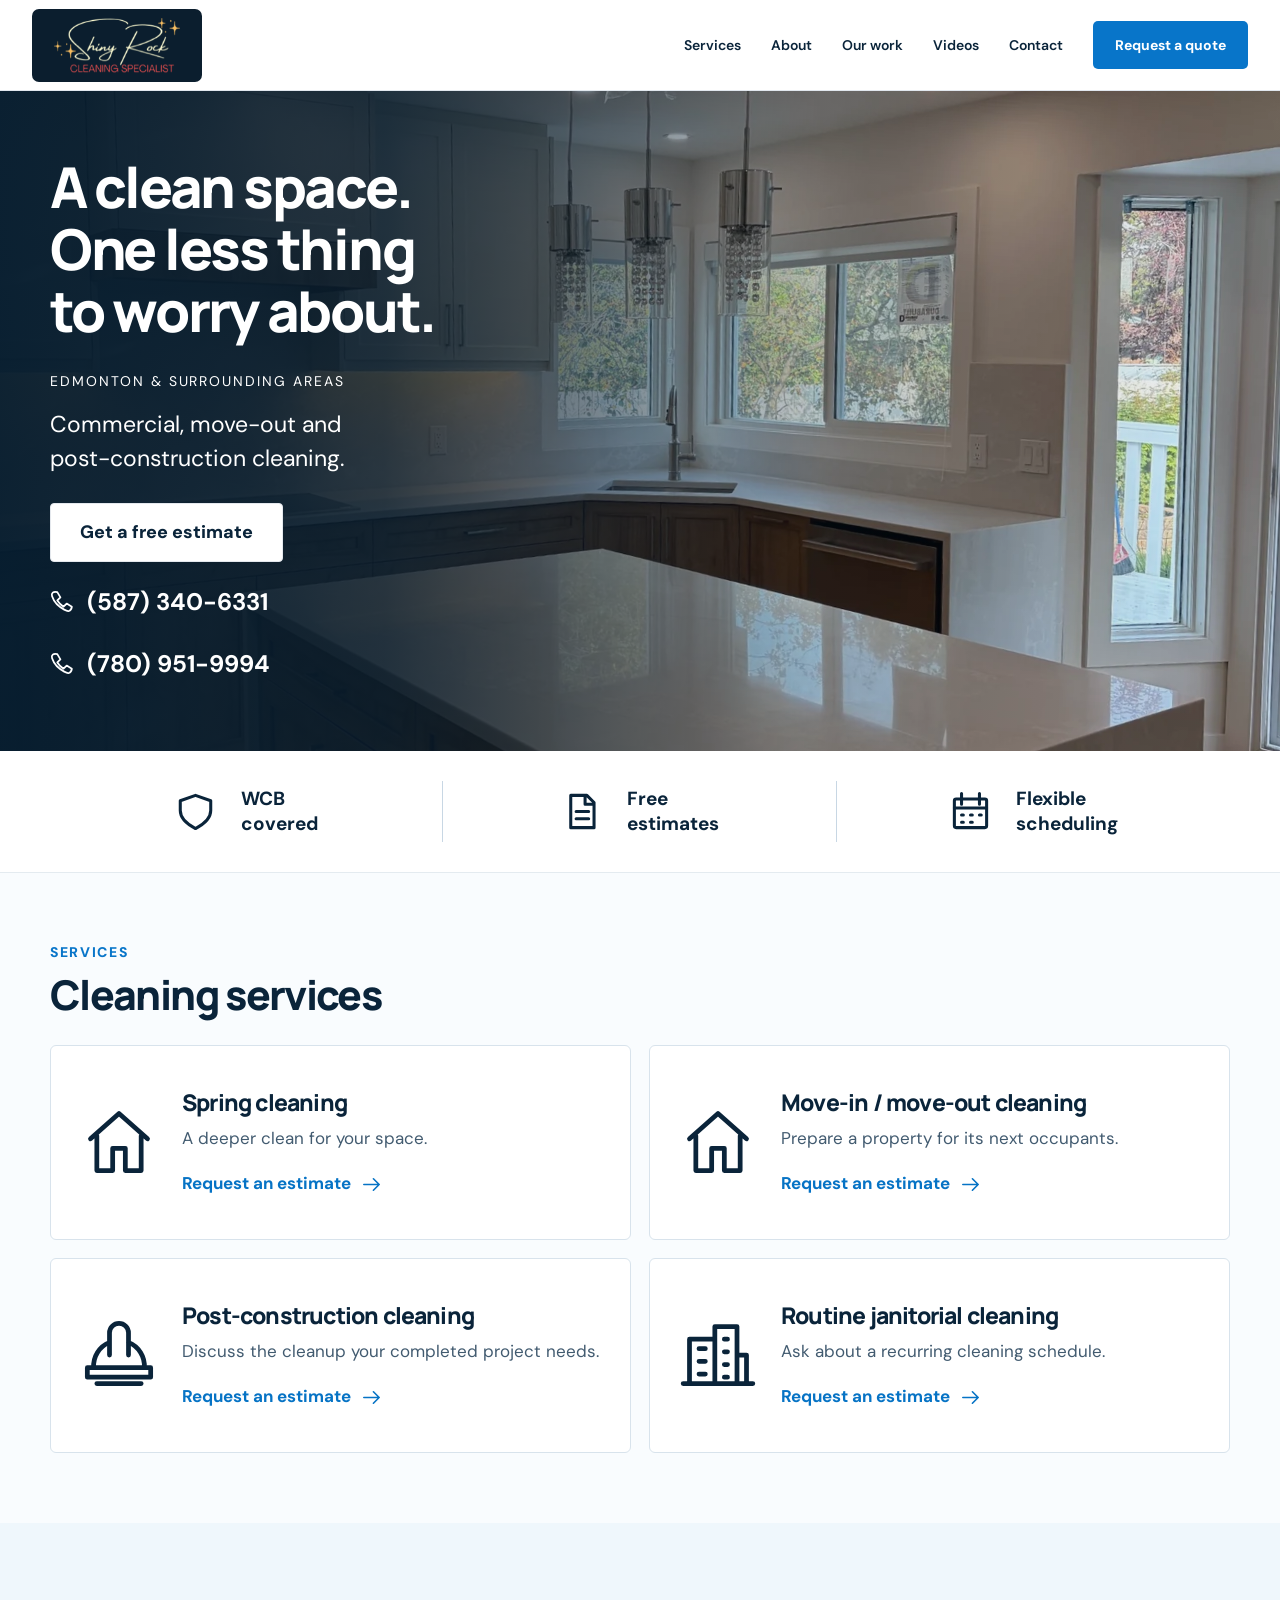
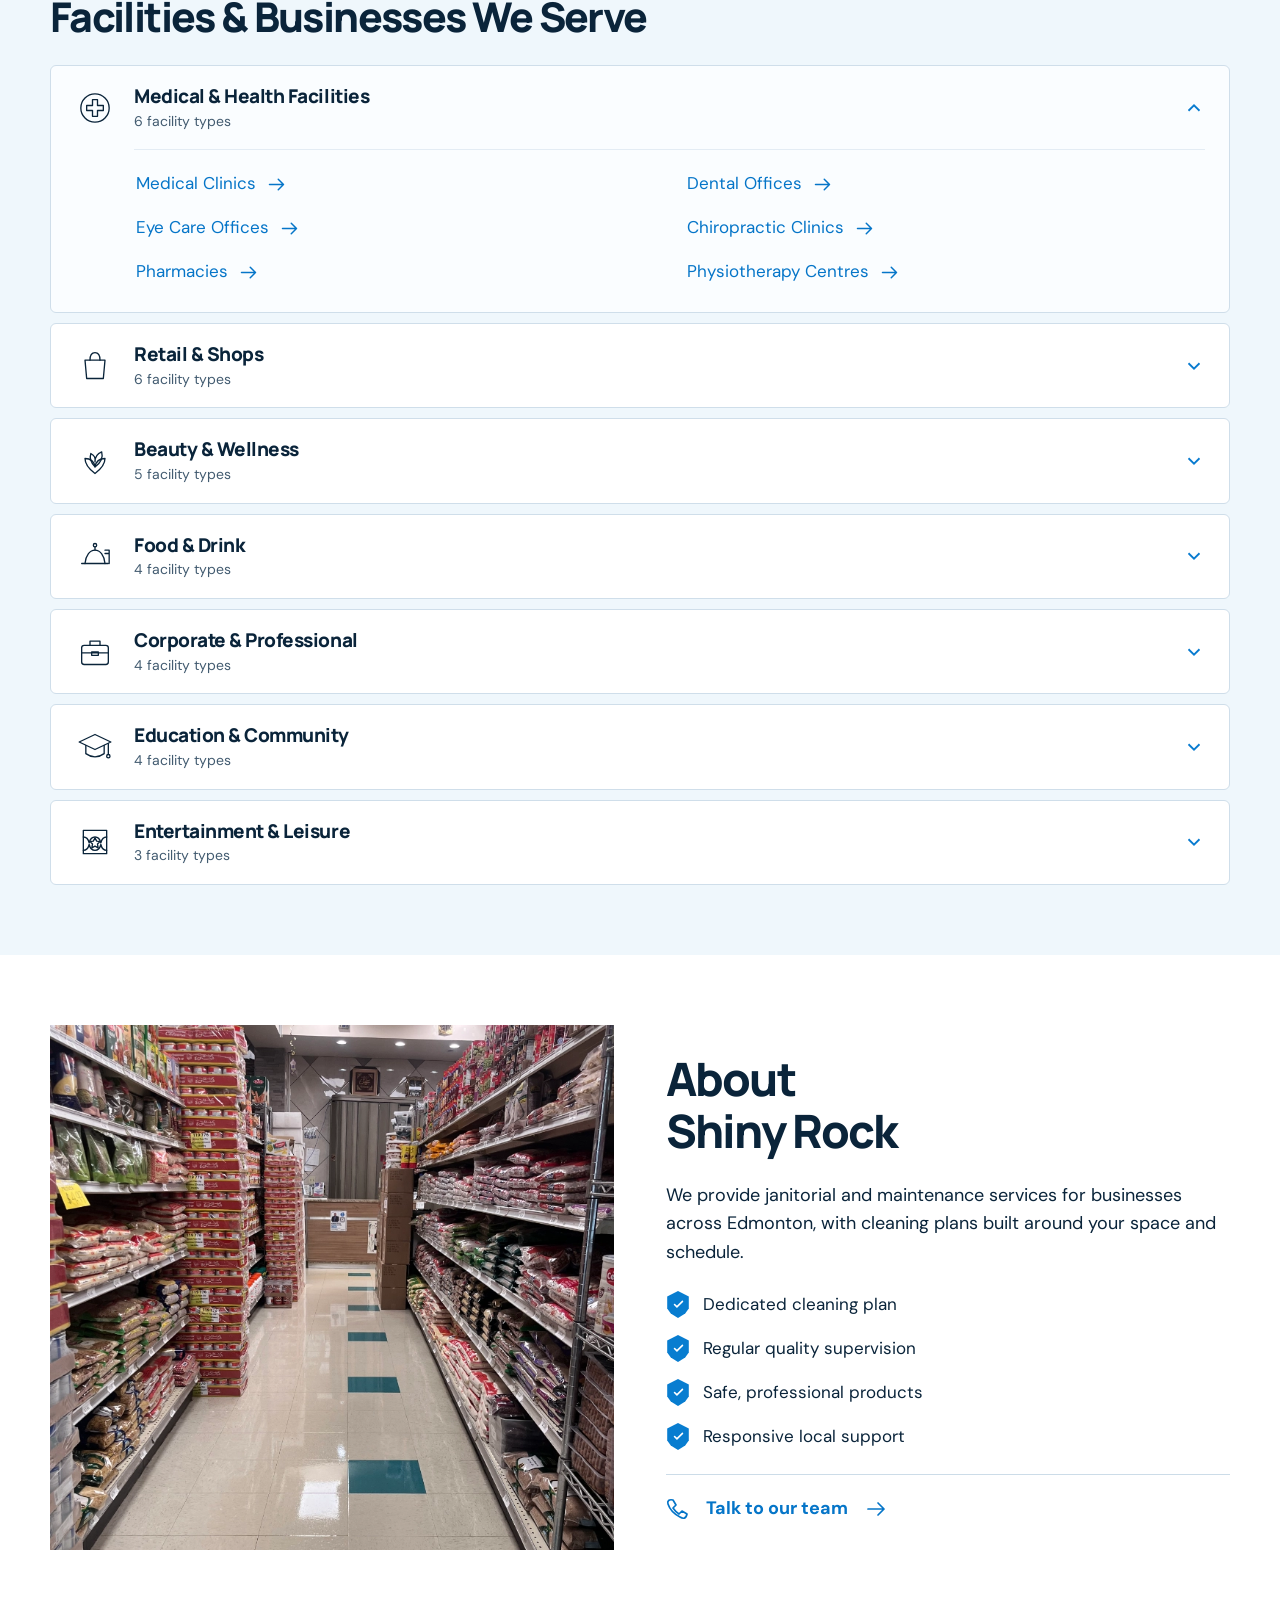
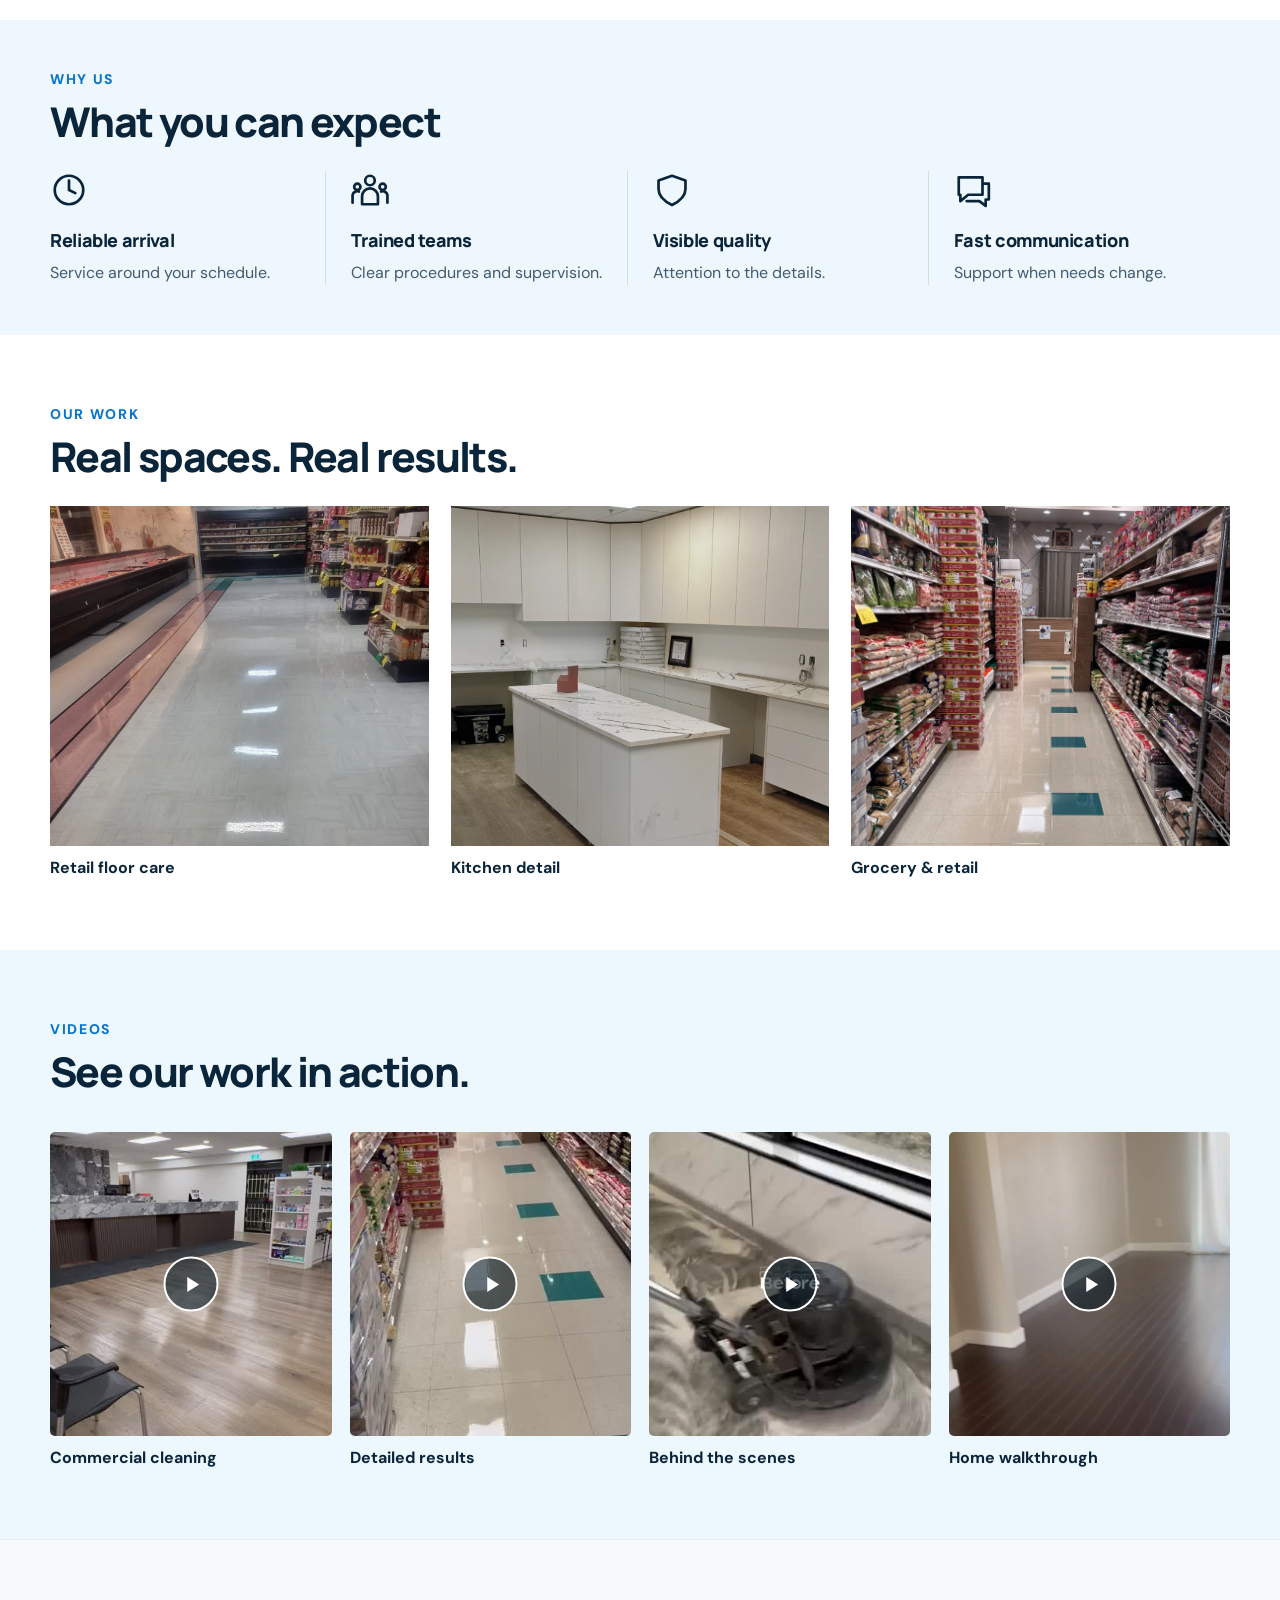
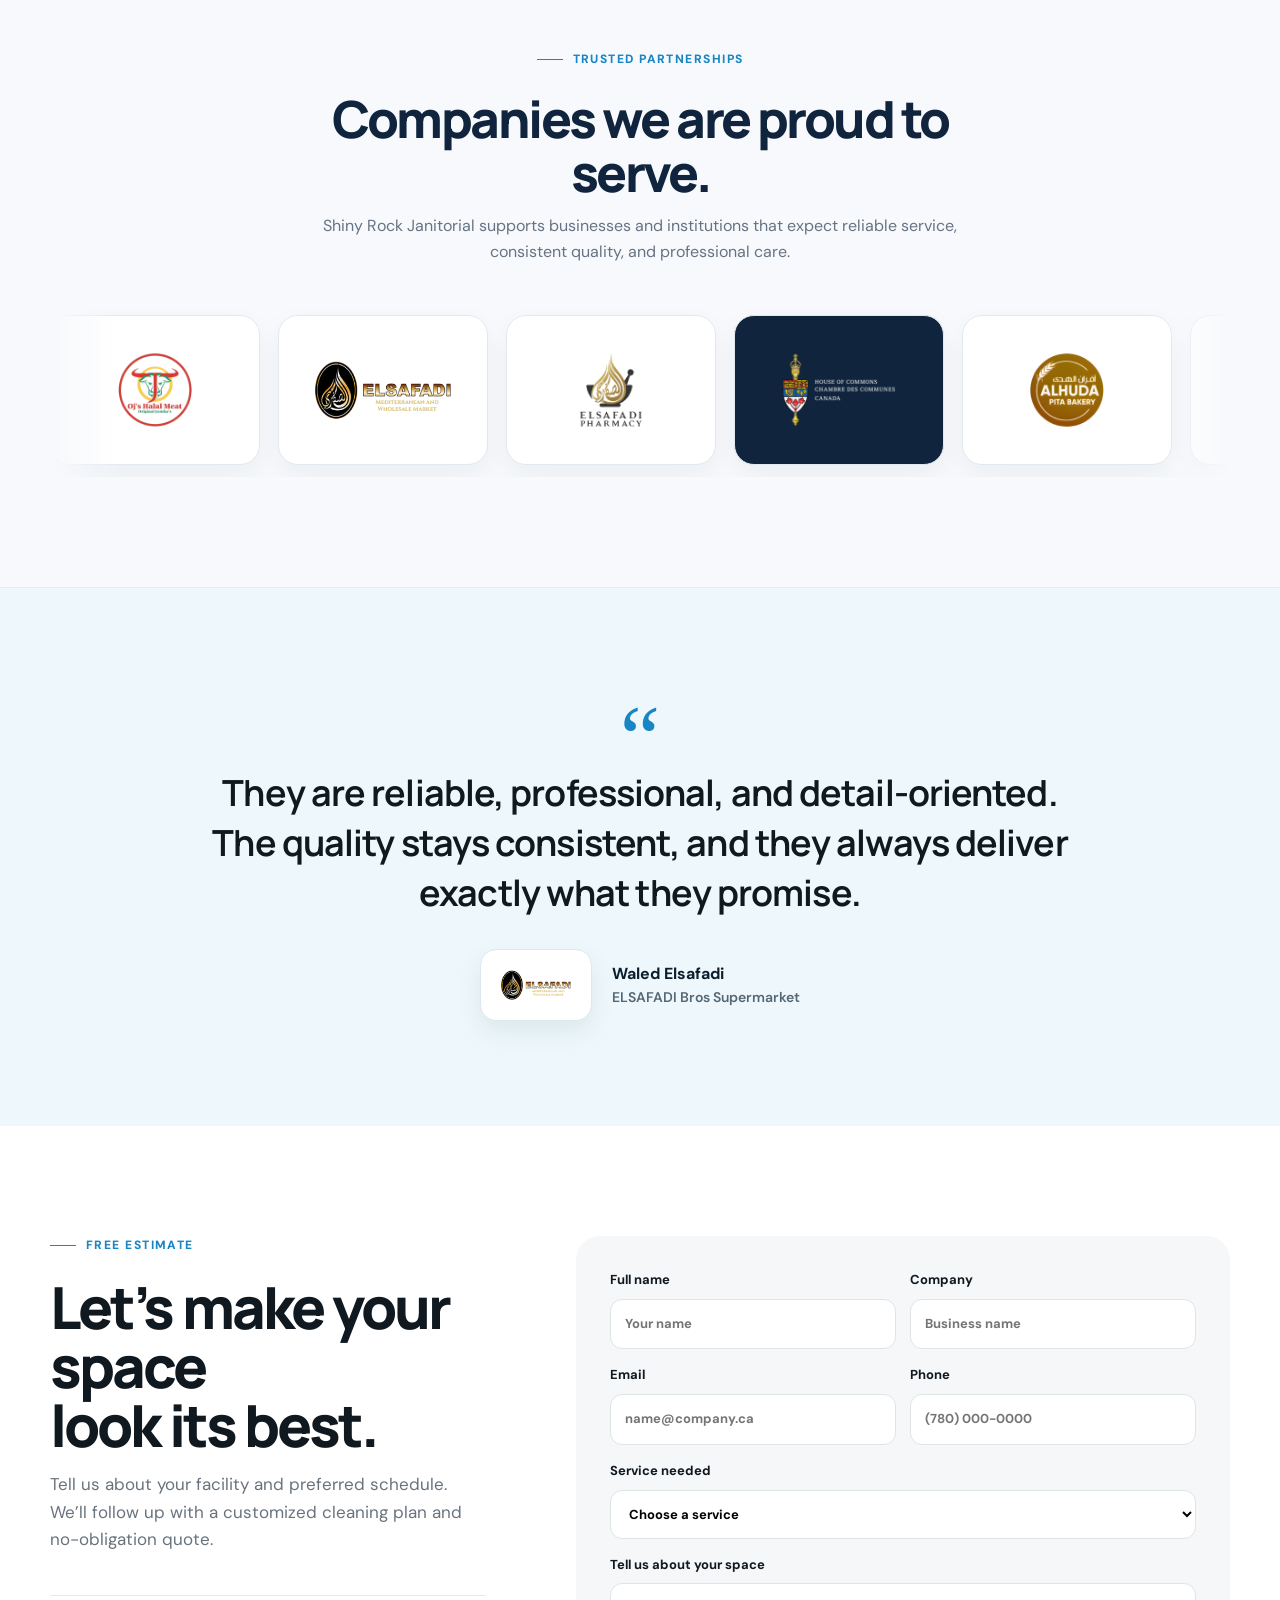
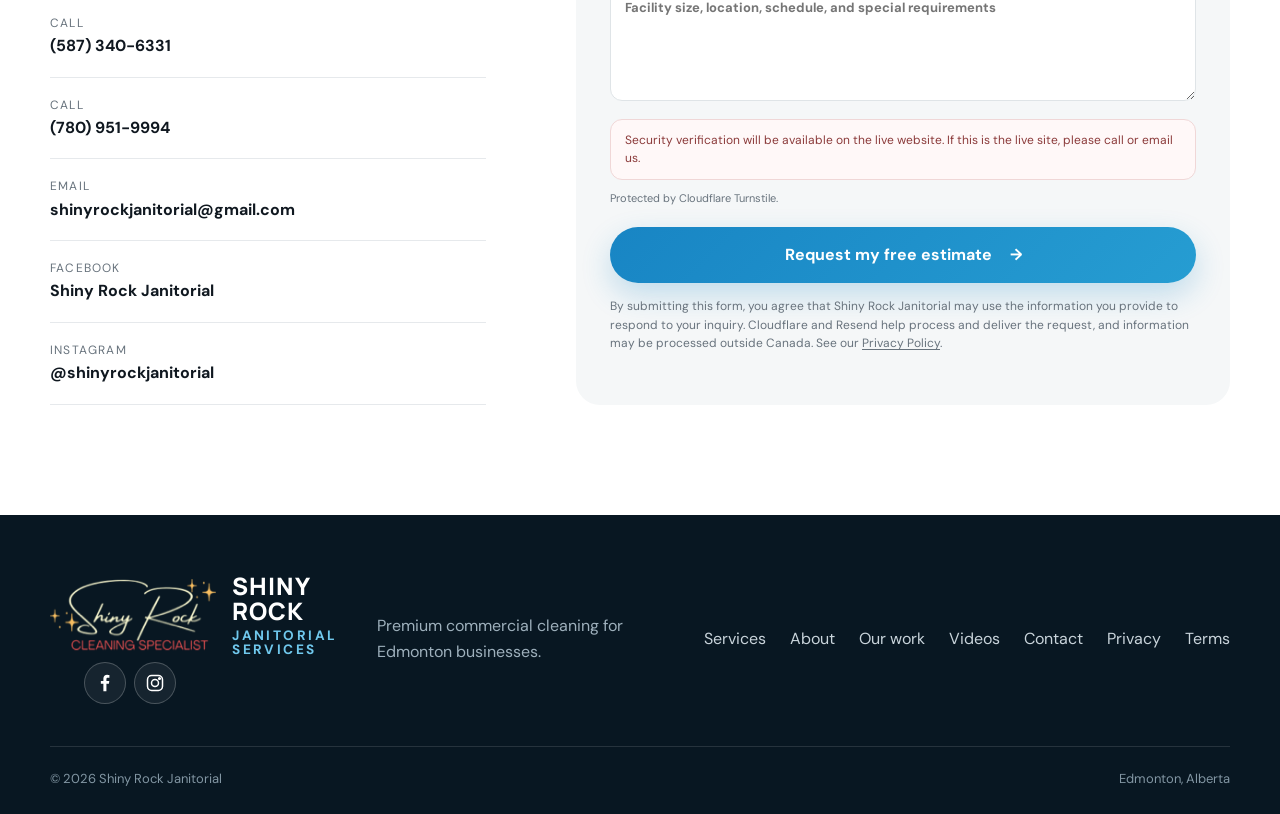
==== commit 8e3863a3: "Add files via upload" ====
--- a/index.html
+++ b/index.html
@@ -64,7 +64,7 @@
   <div class="sr-shell sr-hero-body"><div class="sr-hero-copy">
     <h1 id="sr-hero-title"><span>A clean space.</span><span>One less thing</span><span>to worry about.</span></h1>
     <p class="sr-area">Edmonton &amp; surrounding areas</p><p class="sr-hero-lead">Commercial, move-out and<br class="sr-desktop-break"/> post-construction cleaning.</p>
-    <a class="sr-hero-quote" href="#contact" data-sr-contact>Get a free estimate</a><a class="sr-phone" href="tel:+15873406331"><svg class="" viewBox="0 0 24 24" aria-hidden="true" fill="none" stroke="currentColor" stroke-width="1.7" stroke-linecap="round" stroke-linejoin="round"><path d="m7 3 3 5-3 3c2 3 3 4 6 6l3-3 5 3c-1 5-4 5-7 3C8 17 4 13 2 7 1 4 3 2 7 3Z"/></svg>(587) 340-6331</a>
+    <a class="sr-hero-quote" href="#contact" data-sr-contact>Get a free estimate</a><a class="sr-phone" href="tel:+15873406331"><svg class="" viewBox="0 0 24 24" aria-hidden="true" fill="none" stroke="currentColor" stroke-width="1.7" stroke-linecap="round" stroke-linejoin="round"><path d="m7 3 3 5-3 3c2 3 3 4 6 6l3-3 5 3c-1 5-4 5-7 3C8 17 4 13 2 7 1 4 3 2 7 3Z"/></svg>(587) 340-6331</a><a class="sr-phone" href="tel:+17809519994"><svg class="" viewBox="0 0 24 24" aria-hidden="true" fill="none" stroke="currentColor" stroke-width="1.7" stroke-linecap="round" stroke-linejoin="round"><path d="m7 3 3 5-3 3c2 3 3 4 6 6l3-3 5 3c-1 5-4 5-7 3C8 17 4 13 2 7 1 4 3 2 7 3Z"/></svg>(780) 951-9994</a>
   </div></div>
 </section>
 <div class="sr-option1 sr-trust" aria-label="Service commitments"><div class="sr-shell sr-trust-row">
@@ -153,7 +153,7 @@
 </section>
 <section class="section contact" id="contact">
 <div class="shell contact__grid">
-<div class="contact__copy reveal"><p class="kicker"><span></span> Free estimate</p><h2>Let’s make your space<br/>look its best.</h2><p>Tell us about your facility and preferred schedule. We’ll follow up with a customized cleaning plan and no-obligation quote.</p><div class="contact__details"><a href="tel:+15873406331"><span>Call</span><b>(587) 340-6331</b></a><a href="mailto:shinyrockjanitorial@gmail.com"><span>Email</span><b>shinyrockjanitorial@gmail.com</b></a><a href="https://www.facebook.com/share/197cqFo65J/?mibextid=wwXIfr" target="_blank" rel="noopener noreferrer"><span>Facebook</span><b>Shiny Rock Janitorial</b></a><a href="https://www.instagram.com/shinyrockjanitorial?igsh=djc3Y29yaWduNXF3" target="_blank" rel="noopener noreferrer"><span>Instagram</span><b>@shinyrockjanitorial</b></a></div></div>
+<div class="contact__copy reveal"><p class="kicker"><span></span> Free estimate</p><h2>Let’s make your space<br/>look its best.</h2><p>Tell us about your facility and preferred schedule. We’ll follow up with a customized cleaning plan and no-obligation quote.</p><div class="contact__details"><a href="tel:+15873406331"><span>Call</span><b>(587) 340-6331</b></a><a href="tel:+17809519994"><span>Call</span><b>(780) 951-9994</b></a><a href="mailto:shinyrockjanitorial@gmail.com"><span>Email</span><b>shinyrockjanitorial@gmail.com</b></a><a href="https://www.facebook.com/share/197cqFo65J/?mibextid=wwXIfr" target="_blank" rel="noopener noreferrer"><span>Facebook</span><b>Shiny Rock Janitorial</b></a><a href="https://www.instagram.com/shinyrockjanitorial?igsh=djc3Y29yaWduNXF3" target="_blank" rel="noopener noreferrer"><span>Instagram</span><b>@shinyrockjanitorial</b></a></div></div>
 <form action="/api/quote" class="quote-form reveal" id="quoteForm" method="post"><input aria-hidden="true" autocomplete="off" class="hp-field" name="website" tabindex="-1" type="text"/><input id="formStartedAt" name="form_started_at" type="hidden" value=""/><div class="field-row"><label>Full name<input name="name" placeholder="Your name" required=""/></label><label>Company<input name="company" placeholder="Business name"/></label></div><div class="field-row"><label>Email<input name="email" placeholder="name@company.ca" required="" type="email"/></label><label>Phone<input name="phone" placeholder="(780) 000-0000" required="" type="tel"/></label></div><label>Service needed<select name="service" required=""><option value="">Choose a service</option><option value="Spring Cleaning">Spring Cleaning</option><option value="Move-In / Move-Out Cleaning">Move-In / Move-Out Cleaning</option><option value="Post-Construction Cleaning">Post-Construction Cleaning</option><option value="Routine Janitorial Cleaning">Routine Janitorial Cleaning</option><option value="Medical Clinics">Medical Clinics</option><option value="Eye Care Offices">Eye Care Offices</option><option value="Pharmacies">Pharmacies</option><option value="Dental Offices">Dental Offices</option><option value="Chiropractic Clinics">Chiropractic Clinics</option><option value="Physiotherapy Centres">Physiotherapy Centres</option><option value="Grocery Stores">Grocery Stores</option><option value="Clothing Boutiques">Clothing Boutiques</option><option value="Hardware Stores">Hardware Stores</option><option value="Pet Shops">Pet Shops</option><option value="Electronics Stores">Electronics Stores</option><option value="Department Stores">Department Stores</option><option value="Nail Salons">Nail Salons</option><option value="Hair Salons">Hair Salons</option><option value="Day Spas">Day Spas</option><option value="Barber Shops">Barber Shops</option><option value="Gyms and Fitness Studios">Gyms and Fitness Studios</option><option value="Restaurants">Restaurants</option><option value="Cafes and Coffee Shops">Cafes and Coffee Shops</option><option value="Bakeries">Bakeries</option><option value="Bars and Pubs">Bars and Pubs</option><option value="Corporate Offices">Corporate Offices</option><option value="Banks and Credit Unions">Banks and Credit Unions</option><option value="Law Firms">Law Firms</option><option value="Co-working Spaces">Co-working Spaces</option><option value="Daycares and Preschools">Daycares and Preschools</option><option value="Schools and Tutoring Centres">Schools and Tutoring Centres</option><option value="Community Centres">Community Centres</option><option value="Churches and Places of Worship">Churches and Places of Worship</option><option value="Movie Theatres">Movie Theatres</option><option value="Bowling Alleys">Bowling Alleys</option><option value="Hotels and Motels">Hotels and Motels</option></select></label><label>Tell us about your space<textarea name="message" placeholder="Facility size, location, schedule, and special requirements"></textarea></label><div class="turnstile-wrap"><div id="turnstileWidget" class="turnstile-widget" aria-label="Security verification"></div><p class="turnstile-note">Protected by Cloudflare Turnstile.</p></div><button class="button button--blue" type="submit">Request my free estimate <span>→</span></button><p class="form-privacy">By submitting this form, you agree that Shiny Rock Janitorial may use the information you provide to respond to your inquiry. Cloudflare and Resend help process and deliver the request, and information may be processed outside Canada. See our <a href="privacy.html">Privacy Policy</a>.</p><p class="form-status" role="status"></p></form>
 </div>
 </section>
--- a/assets/css/home-option1-20260910.css
+++ b/assets/css/home-option1-20260910.css
@@ -123,3 +123,9 @@
 }
 @media(max-width:360px){.sr-service{grid-template-columns:48px minmax(0,1fr);gap:13px;padding:20px 14px}.sr-service-icon svg{width:48px;height:48px}.sr-facility summary{gap:9px}.sr-facility-title strong{font-size:14px}.sr-facility-links{gap:0 8px}.sr-facility-links a{gap:3px}.sr-facility-links svg{width:13px;height:13px}.sr-trust-row>div{font-size:13px}}
 @media(prefers-reduced-motion:reduce){.sr-option1 *{transition:none!important;scroll-behavior:auto!important}}
+
+/* Mobile-only: keep the Gyms and Fitness Studios arrow beside the wrapped label. */
+@media(max-width:600px){
+  .sr-facility-link[data-sr-quote-service="Gyms and Fitness Studios"]{display:inline-block;min-height:0}
+  .sr-facility-link[data-sr-quote-service="Gyms and Fitness Studios"] svg{display:inline-block;vertical-align:-3px;margin-left:3px}
+}
